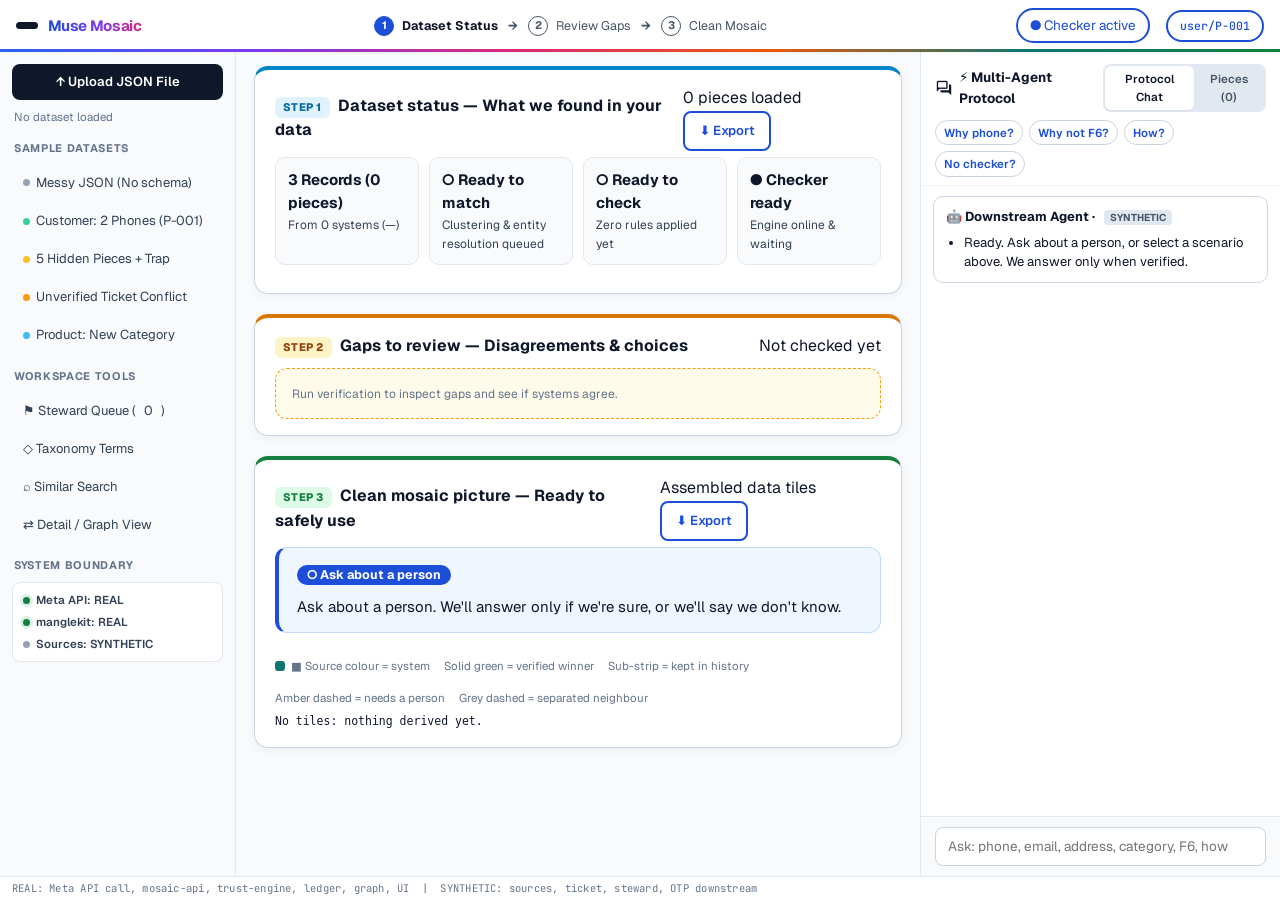
==== web/index.html @ c0cb5ff6 "Fix app-shell grid nesting + UX 2.4 canonical 5-zone polish - Root cause of the broken layout: a str" ====
<!doctype html>
<html lang="en">
  <head>
    <meta charset="utf-8" />
    <meta name="viewport" content="width=device-width, initial-scale=1" />
    <title>Muse Mosaic — Interactive Multi-Agent Protocol &amp; Live Trusted Picture</title>
    <link rel="preconnect" href="https://fonts.googleapis.com" />
    <link rel="preconnect" href="https://fonts.gstatic.com" crossorigin />
    <link href="https://fonts.googleapis.com/css2?family=Geist:wght@300;400;500;600;700&family=JetBrains+Mono:wght@400;500;600&display=swap" rel="stylesheet" />
    <link href="https://fonts.googleapis.com/css2?family=Material+Symbols+Outlined:wght,FILL@100..700,0..1&display=swap" rel="stylesheet" />
    <style>
      :root {
        color-scheme: light;
        --bg: #F1F5F9;
        --panel: #FFFFFF;
        --line: #E2E8F0;
        --line-strong: #CBD5E1;
        --text: #0F172A;
        --body: #334155;
        --muted: #64748B;
        --accent: #2563EB;
        --warm: #D97706;
        --warm-bg: #FFFBEB;
        --good: #059669;
        --good-bg: #ECFDF5;
        --bad: #DC2626;
        --bad-bg: #FEF2F2;
        --proposed-bg: #EFF6FF;
        --splink: #7C3AED;
        --splink-bg: #F5F3FF;
        --tomb: #64748B;
        --tomb-bg: #F8FAFC;
        --src-salesforce: #2563EB;
        --src-sap: #0F766E;
        --src-ciam: #7C3AED;
        --src-pim: #EA580C;
        --src-erp: #475569;
        --src-market: #DB2777;
        --src-ticket: #D97706;
        --shadow-sm: 0 1px 2px 0 rgba(15, 23, 42, 0.04);
        --shadow-md: 0 4px 6px -1px rgba(15, 23, 42, 0.06), 0 2px 4px -2px rgba(15, 23, 42, 0.04);
        --shadow-lg: 0 10px 25px -3px rgba(15, 23, 42, 0.08), 0 4px 10px -4px rgba(15, 23, 42, 0.04);
      }
      * { box-sizing: border-box; }
      [hidden] { display: none !important; }
      body {
        margin: 0;
        min-height: 100vh;
        background: radial-gradient(circle at 50% 0%, #FFFFFF 0%, #F8FAFC 45%, #F1F5F9 100%);
        background-attachment: fixed;
        color: var(--text);
        font-family: 'Geist', ui-sans-serif, system-ui, -apple-system, sans-serif;
        font-size: 13.5px;
        line-height: 1.55;
        -webkit-font-smoothing: antialiased;
        selection-background-color: #E2E8F0;
      }
      .mono, code, pre {
        font-family: 'JetBrains Mono', ui-monospace, SFMono-Regular, monospace;
      }
      .material-symbols-outlined {
        font-variation-settings: 'FILL' 0, 'wght' 400, 'GRAD' 0, 'opsz' 20;
        font-size: 16px;
        line-height: 1;
        vertical-align: middle;
      }
      :focus-visible { outline: 2px solid #2563EB; outline-offset: 2px; }
      header {
        display: flex;
        flex-wrap: wrap;
        align-items: center;
        justify-content: space-between;
        gap: 12px 16px;
        padding: 12px 28px;
        border-bottom: 1px solid rgba(226, 232, 240, 0.85);
        background: rgba(255, 255, 255, 0.88);
        backdrop-filter: blur(12px);
        -webkit-backdrop-filter: blur(12px);
        position: sticky;
        top: 0;
        z-index: 30;
        box-shadow: var(--shadow-sm);
      }
      .brand h1 { margin: 0; font-size: 17px; font-weight: 700; letter-spacing: -0.025em; color: #0F172A; }
      .brand span { color: var(--muted); font-size: 12.5px; font-weight: 400; }
      .scenario-chip {
        display: inline-flex; align-items: center; gap: 6px;
        padding: 6px 13px; border-radius: 999px; font-size: 12px; font-weight: 600;
        border: 1px solid #CBD5E1; background: #FFFFFF; color: #334155;
        min-height: 32px;
        box-shadow: var(--shadow-sm); transition: all 0.16s cubic-bezier(0.16, 1, 0.3, 1); cursor: pointer;
      }
      .scenario-chip:hover { border-color: #94A3B8; color: #0F172A; transform: translateY(-1px); box-shadow: var(--shadow-md); }
      .scenario-chip.active { background: #0F172A !important; color: #FFFFFF !important; border-color: #0F172A !important; box-shadow: 0 2px 8px rgba(15, 23, 42, 0.18); }
      .chip-dot { width: 7px; height: 7px; border-radius: 999px; display: inline-block; flex-shrink: 0; }
      .pill {
        display: inline-flex; align-items: center; gap: 7px;
        padding: 5px 12px; border-radius: 999px;
        border: 1px solid var(--line); background: var(--panel);
        font-size: 12px; font-weight: 500; color: var(--body);
        min-height: 32px;
        box-shadow: var(--shadow-sm);
      }
      .pill.badge-btn { cursor: pointer; font: inherit; font-size: 12px; font-weight: 600; }
      .dot { width: 7px; height: 7px; border-radius: 50%; background: var(--muted); }
      .dot.ok { background: var(--good); box-shadow: 0 0 0 3px rgba(5, 150, 105, 0.15); }
      .dot.down { background: var(--bad); box-shadow: 0 0 0 3px rgba(220, 38, 38, 0.15); }
      .hdr-select {
        font: inherit; font-size: 12.5px; font-weight: 500; color: var(--text);
        background: #F8FAFC; border: 1px solid var(--line-strong);
        border-radius: 8px; padding: 6px 10px;
      }
      .ver-badge { font-family: 'JetBrains Mono', ui-monospace, SFMono-Regular, monospace; font-size: 11.5px; }
      main { padding: 20px 28px 48px; max-width: 1480px; margin: 0 auto; }
      #engine-banner {
        display: none;
        margin-bottom: 16px; padding: 12px 16px;
        border: 1px solid var(--bad); border-radius: 12px;
        background: var(--bad-bg); color: var(--bad); font-weight: 600;
      }
      #loop-strip {
        display: flex; flex-wrap: wrap; align-items: center; gap: 8px 18px;
        margin-bottom: 16px; padding: 12px 16px;
        border: 1px solid var(--line-strong); border-radius: 12px;
        background: var(--panel);
        font-size: 13px;
      }
      #loop-strip .loop-state { font-weight: 700; }
      #loop-strip .loop-state.running { color: var(--good); }
      #loop-strip .loop-state.paused { color: var(--warm); }
      #loop-strip .loop-meta { color: var(--body); }
      #loop-strip .mono { font-size: 12px; }
      #config-summary {
        margin-bottom: 16px; padding: 10px 16px;
        border: 1px solid var(--line); border-radius: 12px;
        background: var(--tomb-bg); color: var(--body); font-size: 13px;
      }
      .gate-arrow {
        grid-column: 1 / -1; text-align: center; font-weight: 700; color: #0F172A;
        background: #FEF9C3; border: 1px dashed #B45309; border-radius: 8px;
        padding: 6px 10px; margin-bottom: 2px;
      }
      .gate-arrow strong { color: #B45309; }
      /* 1280x720 viewport safety: detail panels scroll internally instead of
         growing the page. Friendly view is untouched (it scrolls normally). */
      body.detail #sec-graph .panel-body { max-height: 42vh; overflow: auto; }
      body.detail #graph-canvas { height: 220px; }
      body.detail .panel.tall .panel-body { max-height: 38vh; overflow: auto; }
      body.detail .panel.tall { min-height: 0; }
      #graph-canvas line { transition: stroke 0.25s ease, stroke-width 0.25s ease; }
      #graph-canvas line.lit { stroke: #15803D !important; stroke-width: 3.5 !important; stroke-dasharray: none !important; }
      .gold-field.f-hit { outline: 3px solid #15803D; outline-offset: 2px; }
      .f-config { border: 2px solid #2563EB; border-radius: 10px; padding: 12px 14px; margin: 12px 0; background: #EFF6FF; }
      .f-config h3 { margin: 0 0 8px 0; color: #1E3A8A; }
      .f-config .cfg-row { margin: 6px 0; font-size: 14px; color: #0F172A; }
      .f-config .cfg-row .tag { font-size: 11px; background: #DBEAFE; border-radius: 4px; padding: 1px 6px; margin-left: 6px; }
      .f-config-summary { border: 1px solid #15803D; border-radius: 8px; padding: 8px 12px; margin: 12px 0; background: #F0FDF4; color: #14532D; font-weight: 600; }
      .checklist { list-style: none; margin: 8px 0 0 0; padding: 0; }
      .checklist li { margin: 3px 0; font-size: 13px; }
      .checklist .ok { color: #15803D; font-weight: 700; }
      .checklist .bad { color: #B91C1C; font-weight: 700; }
      .checklist .na { color: #64748B; font-weight: 700; }
      .controls {
        display: flex; flex-wrap: wrap; gap: 10px; align-items: center;
        margin-bottom: 16px; padding: 12px 16px;
        border: 1px solid var(--line); border-radius: 12px;
        background: var(--panel);
      }
      select, button, input {
        font: inherit; color: var(--text);
        background: var(--panel); border: 1px solid var(--line-strong);
        border-radius: 8px; padding: 8px 12px;
      }
      button { cursor: pointer; min-height: 44px; }
      button.primary { background: #1D4ED8; border-color: #1D4ED8; color: #fff; font-weight: 600; }
      button:disabled { opacity: 0.5; cursor: wait; }
      #pause-btn { border-color: #0F172A; font-weight: 600; }
      .check { display: inline-flex; gap: 7px; align-items: center; font-size: 13px; color: var(--body); }
      .grid { display: grid; grid-template-columns: minmax(0, 1fr) minmax(0, 1fr); gap: 16px; }
      .panel {
        border: 1px solid var(--line); border-radius: 12px;
        background: var(--panel);
        overflow: hidden; min-height: 0;
      }
      .panel.tall { min-height: 480px; }
      .panel-head {
        padding: 12px 16px; border-bottom: 1px solid var(--line);
        display: flex; align-items: center; justify-content: space-between; gap: 10px;
      }
      .panel-head h2 { margin: 0; font-size: 16px; font-weight: 700; }
      .panel-head .tag {
        font-size: 11px; color: var(--muted);
        border: 1px solid var(--line); border-radius: 999px; padding: 3px 8px;
        white-space: nowrap;
      }
      .panel-body { padding: 12px 16px; display: grid; gap: 12px; align-content: start; }
      .card {
        border: 1px solid var(--line); border-radius: 12px;
        padding: 12px 14px; background: var(--panel);
        font-size: 13px; line-height: 1.5;
      }
      .card h3 { margin: 0 0 6px; font-size: 13px; }
      .card .meta, .muted { color: var(--muted); font-size: 12px; }
      .mono { font-family: ui-monospace, SFMono-Regular, Menlo, Consolas, monospace; font-size: 11.5px; overflow-wrap: anywhere; }
      .badge {
        display: inline-block; padding: 2px 8px; border-radius: 999px;
        font-size: 11px; border: 1px solid var(--line-strong); margin-right: 6px;
        color: var(--body);
      }
      .badge.high, .badge.published { color: var(--good); border-color: var(--good); }
      .badge.medium { color: var(--warm); border-color: var(--warm); }
      .badge.low, .badge.escalated, .badge.abstain, .badge.denied { color: var(--bad); border-color: var(--bad); }
      .badge.proposed { color: var(--accent); border-color: var(--accent); }
      .badge.candidate { color: var(--splink); border-color: var(--splink); }
      #feed-list { list-style: none; margin: 0; padding: 0; display: grid; gap: 6px; max-height: 220px; overflow: auto; }
      #feed-list li { font-size: 12.5px; color: var(--body); border-bottom: 1px dashed var(--line); padding-bottom: 6px; }
      #feed-list li:last-child { border-bottom: none; }
      #feed-list .ts { font-family: ui-monospace, SFMono-Regular, Menlo, Consolas, monospace; color: var(--muted); margin-right: 8px; }
      .mosaic {
        display: grid;
        grid-template-columns: repeat(auto-fill, minmax(180px, 1fr));
        gap: 10px;
        align-items: stretch;
      }
      .mosaic-hop-ribbon {
        grid-column: 1 / -1;
        display: flex; flex-wrap: wrap; align-items: center; gap: 6px;
        padding: 8px 12px; border-radius: 10px;
        background: #F0FDF4; border: 1px solid #86EFAC;
        font-size: 12px; color: #14532D; font-weight: 600;
      }
      .mosaic-hop-node {
        display: inline-flex; align-items: center; gap: 4px;
        padding: 2px 8px; border-radius: 6px;
        background: #fff; border: 1px solid #15803D; color: #0F172A;
        font-family: ui-monospace, SFMono-Regular, Menlo, Consolas, monospace; font-size: 11px;
      }
      .mosaic-hop-edge { color: #15803D; font-size: 11px; font-weight: 700; }
      .tile {
        display: flex; flex-direction: column; justify-content: space-between;
        min-height: 96px; padding: 10px 12px;
        border-radius: 10px; border: 1.5px solid #CBD5E1;
        background: #fff; color: #0F172A;
        text-align: left; cursor: pointer;
        box-shadow: 0 1px 3px rgba(15, 23, 42, 0.08);
        transition: transform 0.12s ease, box-shadow 0.12s ease;
      }
      .tile:hover { transform: translateY(-1px); box-shadow: 0 4px 12px rgba(15, 23, 42, 0.12); }
      .tile.gold {
        border: 2px solid #15803D;
        background: linear-gradient(180deg, #F0FDF4 0%, #FFFFFF 65%);
        color: #0F172A;
      }
      .tile.user {
        border: 2px solid #0284C7;
        background: linear-gradient(180deg, #F0F9FF 0%, #FFFFFF 65%);
        color: #0F172A;
      }
      .tile.agent {
        border: 1.5px dashed #7C3AED;
        background: #F5F3FF; color: #0F172A;
      }
      .tile.rule, .tile.escalated {
        border: 2px dashed #B45309;
        background: #FFFBEB; color: #0F172A;
      }
      .tile.raw-tile {
        border: 1.5px dashed #94A3B8;
        background: #F8FAFC; color: #0F172A;
      }
      .tile.trap {
        border: 2px dashed #64748B !important;
        background: #F1F5F9 !important;
        color: #475569 !important;
      }
      .tile.wide { grid-column: span 2; }
      .tile > span { display: block; }
      .tile .t-top {
        display: flex; align-items: center; justify-content: space-between; gap: 6px;
        font-size: 11px; font-weight: 700; color: #475569; text-transform: uppercase; letter-spacing: 0.03em;
      }
      .tile .t-rule {
        display: inline-block; padding: 1px 6px; border-radius: 999px;
        font-size: 10.5px; font-weight: 700;
        background: #DCFCE7; color: #15803D; border: 1px solid #86EFAC;
      }
      .tile.escalated .t-rule, .tile.rule .t-rule {
        background: #FEF3C7; color: #92400E; border-color: #FCD34D;
      }
      .tile.raw-tile .t-rule {
        background: #E2E8F0; color: #334155; border-color: #CBD5E1;
      }
      .tile.trap .t-rule {
        background: #E2E8F0; color: #64748B; border-color: #CBD5E1;
      }
      .tile .t-val {
        margin: 6px 0 4px; font-size: 14px; font-weight: 800; color: #0F172A;
        overflow-wrap: anywhere;
      }
      .tile .t-src {
        display: flex; align-items: center; gap: 5px;
        font-size: 11px; color: #334155; font-weight: 600;
      }
      .tile .t-losers {
        margin-top: 6px; padding-top: 5px; border-top: 1px dashed #CBD5E1;
        font-size: 11px; color: #64748B;
      }
      .f-dataset-card, .f-gaps-card, .f-mosaic-card {
        margin-bottom: 6px; padding: 16px 20px;
        border: 1px solid #CBD5E1; border-radius: 14px; background: var(--panel);
        box-shadow: 0 2px 10px rgba(15, 23, 42, 0.05);
      }
      .f-dataset-card { border-top: 4px solid #0284C7; }
      .f-gaps-card { border-top: 4px solid #D97706; }
      .f-gaps-card.all-clean { border-top-color: #16A34A; }
      .f-mosaic-card { border-top: 4px solid #15803D; }
      .f-step-badge {
        display: inline-flex; align-items: center; justify-content: center;
        padding: 2px 8px; border-radius: 6px; font-size: 11px; font-weight: 800;
        letter-spacing: 0.04em; text-transform: uppercase; margin-right: 8px;
        background: #E0F2FE; color: #0369A1;
      }
      .f-gaps-card .f-step-badge { background: #FEF3C7; color: #92400E; }
      .f-gaps-card.all-clean .f-step-badge { background: #DCFCE7; color: #15803D; }
      .f-mosaic-card .f-step-badge { background: #DCFCE7; color: #15803D; }
      .f-side-box {
        border: 1px solid #CBD5E1; border-radius: 14px; background: #F8FAFC;
        padding: 14px 16px; margin-bottom: 14px;
      }
      .f-side-head {
        display: flex; align-items: center; justify-content: space-between; gap: 8px;
        margin-bottom: 6px; font-size: 14px; font-weight: 700; color: #0F172A;
      }
      .f-side-sub { font-size: 12.5px; color: #475569; margin-bottom: 10px; }
      .f-ds-head, .f-mosaic-head {
        display: flex; align-items: center; justify-content: space-between; gap: 8px;
        margin-bottom: 6px; font-size: 16px; color: #0F172A;
      }
      .f-ds-metrics {
        display: grid; grid-template-columns: repeat(auto-fit, minmax(130px, 1fr)); gap: 10px; margin-bottom: 12px;
      }
      .f-ds-metric {
        padding: 10px 12px; border-radius: 10px; background: #F8FAFC; border: 1px solid #E2E8F0;
        font-size: 12px; color: #334155;
      }
      .f-ds-metric b { display: block; font-size: 15px; color: #0F172A; margin-bottom: 2px; }
      .f-gap-item {
        padding: 14px 16px; border-radius: 12px; margin-top: 10px;
        border: 1.5px dashed #F59E0B; background: #FFFBEB; font-size: 13.5px; color: #0F172A;
      }
      .f-gap-item.resolved, .f-gap-item.ok {
        border: 1px solid #86EFAC; background: #F0FDF4;
      }
      .f-gap-item.stop {
        border: 1.5px solid #FCA5A5; background: #FEF2F2; color: #7F1D1D;
      }
      .f-gap-item .gap-title, .f-gap-item .f-gap-title {
        display: flex; align-items: center; justify-content: space-between;
        font-weight: 700; margin-bottom: 6px; font-size: 14px;
      }
      .f-clean-acc {
        margin-top: 14px; border: 1px solid #CBD5E1; border-radius: 12px;
        padding: 10px 14px; background: #F8FAFC;
      }
      .f-clean-acc summary {
        font-size: 13.5px; font-weight: 700; color: #15803D; cursor: pointer;
        outline: none; user-select: none;
      }
      .f-clean-list {
        margin-top: 10px; display: grid; gap: 8px;
      }
      .f-clean-row {
        display: flex; align-items: center; justify-content: space-between; gap: 10px;
        padding: 8px 12px; border-radius: 8px; background: #fff;
        border: 1px solid #E2E8F0; font-size: 13px; color: #0F172A;
      }
      .f-clean-badge {
        display: inline-block; padding: 1px 6px; border-radius: 999px;
        font-size: 11px; font-weight: 700; background: #DCFCE7; color: #15803D;
      }
      .f-error-card {
        padding: 14px 16px; border-radius: 12px; margin-top: 10px;
        border: 1.5px dashed #F59E0B; background: #FFFBEB; font-size: 13.5px; color: #0F172A;
      }
      .f-error-card.trap-card {
        border: 1.5px dashed #64748B; background: #F8FAFC;
      }
      .f-error-card-head {
        display: flex; align-items: flex-start; justify-content: space-between; gap: 10px;
        margin-bottom: 8px; flex-wrap: wrap;
      }
      .f-error-record-title {
        display: flex; flex-direction: column; gap: 3px;
      }
      .f-error-badge {
        display: inline-block; padding: 2px 8px; border-radius: 999px;
        font-size: 11px; font-weight: 700; background: #FEF3C7; color: #B45309; border: 1px solid #FDE68A;
        width: fit-content;
      }
      .f-trap-badge {
        display: inline-block; padding: 2px 8px; border-radius: 999px;
        font-size: 11px; font-weight: 700; background: #F1F5F9; color: #475569; border: 1px solid #CBD5E1;
        width: fit-content;
      }
      .f-trap-desc {
        font-size: 13px; color: #334155; margin: 6px 0 10px; line-height: 1.5;
      }
      .f-gap-compare {
        display: grid; grid-template-columns: repeat(auto-fit, minmax(180px, 1fr));
        gap: 8px; margin: 8px 0;
      }
      .f-gap-cand {
        padding: 8px 10px; border-radius: 8px; background: #fff; border: 1px solid #E2E8F0;
        font-size: 12.5px;
      }
      .f-gap-cand b { display: block; font-size: 14px; color: #0F172A; margin-top: 2px; }
      .f-use-record { margin-top: 10px; padding-top: 8px; border-top: 1px dashed #CBD5E1; font-size: 13px; }
      .f-use-label { font-weight: 800; color: #0F172A; margin-right: 4px; }
      .f-use-record button { margin: 2px 4px 2px 0; }
      .f-use-record button[disabled] { opacity: 0.75; cursor: not-allowed; }
      .legend { display: flex; flex-wrap: wrap; gap: 14px; font-size: 11.5px; color: var(--muted); }
      .legend span { display: inline-flex; align-items: center; gap: 6px; }
      .swatch { width: 10px; height: 10px; border-radius: 3px; display: inline-block; }
      .exception-card {
        border: 1px dashed var(--warm); border-radius: 12px;
        background: var(--warm-bg); padding: 12px 14px; font-size: 13px;
        display: grid; gap: 8px;
      }
      .steward-actions { display: flex; gap: 8px; margin-top: 8px; flex-wrap: wrap; }
      #steward-drawer {
        position: fixed; top: 0; right: 0; bottom: 0; width: min(520px, 94vw);
        background: var(--panel); border-left: 1px solid var(--line-strong);
        box-shadow: -8px 0 24px rgba(15,23,42,0.12);
        z-index: 70; display: none; flex-direction: column;
      }
      #steward-drawer.open { display: flex; }
      #steward-drawer .drawer-head {
        display: flex; align-items: center; justify-content: space-between;
        padding: 14px 18px; border-bottom: 1px solid var(--line);
      }
      #steward-drawer .drawer-head h2 { margin: 0; font-size: 16px; }
      #steward-drawer-list { padding: 14px 18px; overflow: auto; display: grid; gap: 12px; align-content: start; }
      #taxonomy-drawer, #similar-drawer {
        position: fixed; top: 0; right: 0; bottom: 0; width: min(520px, 94vw);
        background: var(--panel); border-left: 1px solid var(--line-strong);
        box-shadow: -8px 0 24px rgba(15,23,42,0.12);
        z-index: 70; display: none; flex-direction: column;
      }
      #taxonomy-drawer.open, #similar-drawer.open { display: flex; }
      #taxonomy-drawer .drawer-head, #similar-drawer .drawer-head {
        display: flex; align-items: center; justify-content: space-between;
        padding: 14px 18px; border-bottom: 1px solid var(--line);
      }
      #taxonomy-drawer .drawer-head h2, #similar-drawer .drawer-head h2 { margin: 0; font-size: 16px; }
      #taxonomy-drawer-body, #similar-drawer-body { padding: 14px 18px; overflow: auto; display: grid; gap: 12px; align-content: start; }
      /* v2.3 protocol chat */
      #app-side.drag-over { background: #EFF6FF; outline: 2px dashed #1D4ED8; outline-offset: -2px; }
      #f-chat-stream { display: grid; gap: 10px; }
      .chat-bubble { border-radius: 10px; padding: 10px 12px; font-size: 13px; line-height: 1.5; }
      .chat-bubble .chat-head { font-weight: 700; margin-bottom: 4px; }
      .chat-bubble .chat-badge { font-size: 10px; font-weight: 700; border-radius: 4px; padding: 1px 6px; margin-left: 6px; white-space: nowrap; }
      .chat-bubble ul { margin: 6px 0 0 18px; padding: 0; }
      .chat-bubble .chat-actions { margin-top: 8px; display: flex; gap: 8px; flex-wrap: wrap; }
      .chat-downstream { border: 1px solid #CBD5E1; background: #fff; }
      .chat-downstream .chat-badge { background: #E2E8F0; color: #475569; }
      .chat-proposer { border: 1px dashed #2563EB; background: #EFF6FF; }
      .chat-proposer .chat-badge { background: #DBEAFE; color: #1D4ED8; }
      .chat-engine { border: 1px solid #15803D; background: #F0FDF4; }
      .chat-engine.escalated { border-color: #B45309; border-style: dashed; background: #FFFBEB; }
      .chat-engine.failed { border-color: #B91C1C; background: #FEF2F2; }
      .chat-engine .chat-badge { background: #DCFCE7; color: #15803D; }
      .chat-steward { border: 1px dashed #B45309; background: #FFFBEB; }
      .chat-steward .chat-badge { background: #FEF3C7; color: #92400E; }
      .f-chat-input { display: flex; gap: 8px; flex-wrap: wrap; align-items: center; margin-top: 8px; }
      .f-chat-input button { font-size: 12px; padding: 4px 10px; }
      .f-chat-input input { flex: 1 1 220px; min-height: 34px; }
      .f-simulation { border: 2px solid #B91C1C; background: #FEF2F2; border-radius: 10px; padding: 10px 12px; margin-top: 12px; }
      .f-simulation h3 { margin: 0 0 6px 0; color: #991B1B; font-size: 14px; }
      .cert-grid { display: grid; grid-template-columns: repeat(4, 1fr); gap: 8px; margin-bottom: 10px; }
      .cert-col { border: 1px solid #CBD5E1; border-radius: 8px; padding: 8px; font-size: 12px; background: #fff; }
      .cert-col h4 { margin: 0 0 4px 0; font-size: 11px; color: #475569; }
      .cert-win { border-color: #15803D; background: #F0FDF4; }
      .cert-lose { border-color: #94A3B8; background: #F1F5F9; }
      .tile.trap { border: 2px dashed #64748B !important; background: #F1F5F9 !important; }
      .tile.trap::after { content: "Not linked"; display: block; font-size: 10px; color: #64748B; }
      #graph-canvas g[data-node].trap-node circle { fill: #94A3B8 !important; stroke-dasharray: 4 3; }
      #drawer-scrim {
        position: fixed; inset: 0; background: rgba(15,23,42,0.35);
        z-index: 60; display: none;
      }
      #drawer-scrim.open { display: block; }
      dialog { background: var(--panel); color: var(--text); border: 1px solid var(--line-strong); border-radius: 12px; max-width: 640px; width: 90vw; }
      dialog::backdrop { background: rgba(15,23,42,0.4); }
      #downstream-log { font-size: 12px; color: var(--body); }
      #realtime-bar {
        position: sticky; bottom: 0; z-index: 5;
        margin-top: 22px; padding: 10px 14px; border-top: 1px solid var(--line);
        background: var(--panel);
        color: var(--muted); font-size: 11.5px; line-height: 1.6;
      }
      /* ---- Colorful theme (original dashboard-v2-light language) ---- */
      header { position: sticky; }
      header::after {
        content: ""; position: absolute; left: 0; right: 0; bottom: -1px; height: 3px;
        background: linear-gradient(90deg, #2563EB, #7C3AED, #DB2777, #EA580C, #0F766E, #15803D);
      }
      .brand h1 {
        background: linear-gradient(90deg, #1D4ED8, #7C3AED 55%, #DB2777);
        -webkit-background-clip: text; background-clip: text; color: transparent;
      }
      #policy-badge { background: #FFFBEB; border-color: #F59E0B; color: #92400E; }
      #taxonomy-badge { background: #EFF6FF; border-color: #93C5FD; color: #1E40AF; }
      /* per-section accent bars */
      .panel.accent-blue { border-top: 3px solid #2563EB; }
      .panel.accent-green { border-top: 3px solid #0F766E; }
      .panel.accent-emerald { border-top: 3px solid #15803D; }
      .panel.accent-amber { border-top: 3px solid #D97706; }
      .panel.accent-plum { border-top: 3px solid #7C3AED; }
      .panel.accent-indigo { border-top: 3px solid #4F46E5; }
      .panel.accent-rose { border-top: 3px solid #DB2777; }
      .panel.accent-cyan { border-top: 3px solid #0891B2; }
      /* status-tinted cards */
      .card.ok { border-color: #16A34A; border-left-width: 5px; background: linear-gradient(180deg, #F0FDF4, #FFFFFF 70%); }
      .card.warn { border-color: #D97706; border-left-width: 5px; background: linear-gradient(180deg, #FFFBEB, #FFFFFF 70%); }
      .card.info { border-color: #2563EB; border-left-width: 5px; background: linear-gradient(180deg, #EFF6FF, #FFFFFF 70%); }
      .card.plum { border-color: #7C3AED; border-left-width: 5px; background: linear-gradient(180deg, #F5F3FF, #FFFFFF 70%); }
      .card.stop { border-color: #B91C1C; border-left-width: 5px; background: linear-gradient(180deg, #FEF2F2, #FFFFFF 70%); }
      /* golden field cards */
      .gold-grid { display: grid; grid-template-columns: repeat(auto-fit, minmax(180px, 1fr)); gap: 10px; }
      .gold-field { background: #EFF4FF; border: 1px solid #BFDBFE; border-radius: 10px; padding: 10px 12px; }
      .gold-field .fld { font-size: 10.5px; letter-spacing: 0.05em; color: #475569; font-weight: 700; }
      .gold-field .val { font-size: 13px; font-weight: 600; color: #0F172A; overflow-wrap: anywhere; }
      .gold-field .prov { font-size: 11.5px; color: #0F766E; }
      /* steward buttons */
      .btn-approve { background: #1D4ED8 !important; border-color: #1D4ED8 !important; color: #fff !important; font-weight: 600; }
      .btn-how { background: #fff !important; border: 2px solid #1D4ED8 !important; color: #1D4ED8 !important; font-weight: 600; border-radius: 8px; padding: 8px 14px; font-size: 13px; cursor: pointer; }
      .btn-how:hover { background: #EFF6FF !important; }
      .btn-split { border: 2px solid #0F172A !important; color: #0F172A !important; background: #fff !important; }
      #friendly button:not(.tile):not(.primary):not(.btn-how):not(.btn-approve):not(.btn-reject):not(.btn-accept):not(.btn-split):not(#f-loop-more-btn):not(#f-step3-otp-btn):not(#f-export-clean-btn) { background: #fff; border: 2px solid #1D4ED8; color: #1D4ED8; }
      header .f-only { background: #fff; border: 2px solid #1D4ED8; color: #1D4ED8; }
      .btn-reject { border-color: var(--bad) !important; color: var(--bad) !important; background: #fff !important; font-weight: 600; }
      .btn-accept { border-color: var(--good) !important; color: var(--good) !important; background: #F0FDF4 !important; font-weight: 600; }
      /* loop strip mood */
      #loop-strip:has(.running) { background: #F0FDF4; border-color: #86EFAC; }
      #loop-strip:has(.paused) { background: #FFFBEB; border-color: #FCD34D; }
      /* upload dropzone */
      .panel.drop .controls { border: 2px dashed #818CF8 !important; background: #EEF2FF !important; }
      /* graph canvas */
      #graph-canvas {
        background-color: #FBFDFF; border: 1px solid var(--line); border-radius: 8px;
        background-image: radial-gradient(#D7E3F4 1px, transparent 1px);
        background-size: 18px 18px;
      }
      #downstream-pill { background: #F5F3FF; border-color: #C4B5FD; color: #5B21B6; font-weight: 600; }
      /* ---- Friendly View (v2.2 default, §9A palette) ---- */
      body.friendly .detail-only { display: none !important; }
      body.detail .f-only { display: none !important; }
      #detail-view[hidden] { display: none; }
      body.detail #friendly { display: none !important; }
      .f-stakes {
        font-size: 14px; color: #334155; margin: 0 2px 10px;
        padding: 10px 14px; border: 1px solid #CBD5E1; border-radius: 12px;
        background: var(--panel);
      }
      .f-plan {
        margin: 0 0 12px; padding: 10px 14px;
        border: 1px solid #CBD5E1; border-radius: 12px; background: var(--panel);
        font-size: 14px; color: #0F172A;
      }
      .f-plan summary { font-weight: 700; font-size: 15px; cursor: pointer; }
      .f-plan .f-plan-line { margin: 6px 0; }
      .f-plan-foot { font-size: 13px; color: #334155; margin-top: 8px; }
      .f-conflict {
        display: inline-block; margin-left: 6px; padding: 1px 8px; border-radius: 999px;
        border: 1px solid #F59E0B; color: #92400E; background: #FEF3C7;
        font-size: 11px; font-weight: 700;
      }
      .f-src-dot {
        display: inline-block; width: 10px; height: 10px; border-radius: 50%;
        margin-right: 6px; vertical-align: baseline;
      }
      .f-steps {
        display: flex; align-items: center; gap: 10px; flex-wrap: wrap;
        margin: 0 0 16px; padding: 12px 18px;
        border: 1px solid #CBD5E1; border-radius: 12px; background: var(--panel);
        font-size: 14px; color: #475569;
      }
      .f-steps .step { display: inline-flex; align-items: center; gap: 8px; color: #475569; cursor: pointer; }
      .f-steps .step .n {
        display: inline-flex; align-items: center; justify-content: center;
        width: 24px; height: 24px; border-radius: 50%;
        border: 1px solid #475569; font-size: 12px; font-weight: 700; color: #475569;
      }
      .f-steps .step.done { color: #15803D; font-weight: 600; }
      .f-steps .step.done .n { background: #15803D; border-color: #15803D; color: #fff; }
      .f-steps .step.now { color: #0F172A; font-weight: 700; }
      .f-steps .step.now .n { background: #1D4ED8; border-color: #1D4ED8; color: #fff; }
      .f-steps .arrow { color: #475569; font-weight: 700; }
      .f-cols { display: grid; grid-template-columns: minmax(0, 7fr) minmax(0, 5fr); gap: 20px; margin-bottom: 16px; align-items: start; }
      .f-col-h { font-size: 13px; font-weight: 700; color: #475569; margin: 2px 2px 8px; text-transform: none; }
      .f-piece {
        border: 1px solid #CBD5E1; border-radius: 10px; background: var(--panel);
        padding: 10px 14px; margin-bottom: 8px; font-size: 13.5px; color: #0F172A;
      }
      .f-piece .src { font-weight: 700; color: #0F172A; display: block; margin-bottom: 4px; }
      .f-answer {
        border-radius: 12px; padding: 14px 18px; background: var(--panel);
        border: 1px solid #CBD5E1; margin-bottom: 14px;
      }
      .f-answer h2 { margin: 0 0 8px; font-size: 19px; font-weight: 800; line-height: 1.3; color: #0F172A; }
      .f-state-pill {
        display: inline-block; padding: 2px 10px; border-radius: 999px;
        color: #fff; font-size: 12.5px; font-weight: 700; margin-right: 8px; vertical-align: middle;
      }
      .f-answer.ok .f-state-pill { background: #15803D; }
      .f-answer.need .f-state-pill { background: #B45309; }
      .f-answer.stop .f-state-pill { background: #B91C1C; }
      .f-answer.idle .f-state-pill { background: #1D4ED8; }
      .f-answer .f-body { font-size: 15px; line-height: 1.55; color: #0F172A; }
      .f-answer.ok { border: 1px solid #86EFAC; border-left: 4px solid #15803D; background: #F0FDF4; }
      .f-answer.ok h2 { color: #14532D; }
      .f-answer.need { border: 1px solid #F59E0B; border-left: 4px solid #B45309; background: #FFFBEB; }
      .f-answer.need h2 { color: #78350F; }
      .f-answer.stop { border: 1px solid #FCA5A5; border-left: 4px solid #B91C1C; background: #FEF2F2; }
      .f-answer.stop h2 { color: #7F1D1D; }
      .f-answer.idle { border: 1px solid #BFDBFE; border-left: 4px solid #1D4ED8; background: #EFF6FF; }
      .f-answer.idle h2 { color: #1E3A8A; }
      .f-field { margin: 8px 0; color: #0F172A; display: flex; flex-wrap: wrap; align-items: center; justify-content: space-between; gap: 8px; padding: 6px 0; border-bottom: 1px dashed rgba(15, 23, 42, 0.08); }
      .f-field:last-of-type { border-bottom: none; }
      .f-field .f-val-plain { font-size: 14.5px; flex: 1 1 260px; }
      .f-field .f-val { font-size: 15px; }
      .f-field .f-why { font-size: 13.5px; color: #334155; }
      .f-field button, .f-answer .f-act { margin-top: 2px; }
      .f-proof {
        display: flex; flex-wrap: wrap; align-items: center; gap: 8px 14px;
        margin-bottom: 10px; padding: 10px 14px;
        border: 1px solid #CBD5E1; border-radius: 10px; background: #fff;
        font-size: 13px; color: #0F172A;
      }
      .f-proof .f-muse { color: #1D4ED8; font-weight: 700; }
      .f-proof .f-eng { color: #0F766E; font-weight: 700; }
      .f-loop {
        margin-bottom: 10px; padding: 10px 14px;
        border: 1px solid #BFDBFE; border-radius: 10px; background: #EFF4FF;
        font-size: 13px; color: #0F172A;
      }
      .f-loop b { color: #B45309; }
      .f-loop button { min-height: 0; padding: 4px 10px; font-size: 12.5px; }
      #f-loop-more { margin: 8px 0 0; padding-left: 18px; color: #334155; font-size: 12.5px; }
      .f-status-ready { border-color: #15803D; color: #15803D; }
      .f-status-working { border-color: #1D4ED8; color: #1D4ED8; }
      .f-status-need { border-color: #B45309; color: #B45309; font-weight: 700; }
      .f-status-down { border-color: #B91C1C; color: #B91C1C; font-weight: 700; }
      .f-steward-q { font-size: 15px; font-weight: 700; margin: 8px 0; color: #0F172A; }
      .f-steward-meta { font-size: 12.5px; color: #475569; margin: 6px 0; }
      #f-back-top { margin-bottom: 16px; }
      mark.f-hit { background: #FEF3C7; color: #0F172A; padding: 0 2px; }
      button:focus-visible, a:focus-visible, input:focus-visible, select:focus-visible, [tabindex]:focus-visible { outline: 2px solid #1D4ED8; outline-offset: 2px; }
      #f-status-pill { font: inherit; cursor: pointer; }
      #app-header button, #app-side button, #app-dock button, .btn-how, .tile,
      #friendly .steward-actions button { min-height: 0; }
      #realtime-bar { display: none; }
      body.detail #app-side, body.detail #app-dock { display: none; }
      #friendly { display: flex; flex-direction: column; gap: 14px; }
      #app-main { margin: 0; max-width: none; padding: 16px; }
      .friendly #hdr-entity-wrap { display: none !important; }
      /* ==== App shell: frozen header + sidebar + center + dock + trust bar ==== */
      html, body { height: 100vh; overflow: hidden; margin: 0; background: #F8FAFC; }
      body { display: flex; flex-direction: column; }
      #app-header {
        height: 52px; flex: 0 0 52px;
        display: flex; align-items: center; gap: 16px;
        padding: 0 16px; position: sticky; top: 0; z-index: 50;
        background: rgba(255,255,255,0.92); backdrop-filter: blur(8px);
        border-bottom: 1px solid #E2E8F0;
      }
      #app-header .brand h1 { font-size: 15px; }
      #app-header .brand span { display: none; }
      #app-header .f-steps {
        margin: 0; padding: 0; border: none; background: transparent;
        font-size: 12.5px; flex: 1 1 auto; justify-content: center;
      }
      #app-header .f-steps .step .n { width: 20px; height: 20px; font-size: 11px; }
      #app-header .hdr-actions { margin-left: 0; }
      /* Main 3-column shell between 52px header and 24px footer */
      .app-shell-body, #friendly-view {
        display: grid !important;
        grid-template-columns: 236px minmax(0, 1fr) 360px !important;
        height: calc(100vh - 76px) !important;
        width: 100vw;
        overflow: hidden;
        align-items: stretch;
      }
      body.detail #app-shell { grid-template-columns: minmax(0, 1fr) !important; }
      #app-side {
        width: 236px; overflow-y: auto;
        background: #F8FAFC; border-right: 1px solid #E2E8F0;
        padding: 12px; display: flex; flex-direction: column; gap: 14px;
        height: 100%; box-sizing: border-box;
      }
      .side-boundary {
        display: grid; gap: 4px; padding: 8px 10px; border-radius: 8px;
        background: #fff; border: 1px solid #E2E8F0;
        font-size: 11.5px; color: #334155; font-weight: 600;
      }
      .side-boundary .dot { width: 7px; height: 7px; border-radius: 50%; display: inline-block; margin-right: 6px; background: #94A3B8; }
      .side-boundary .dot.ok { background: #15803D; }
      .side-sec { display: flex; flex-direction: column; gap: 8px; }
      .side-h {
        font-size: 11px; font-weight: 700; text-transform: uppercase;
        letter-spacing: 0.06em; color: #64748B; padding: 0 2px;
      }
      .side-upload {
        background: #0F172A; color: #FFFFFF; border: none; border-radius: 8px;
        height: 36px; font-weight: 600; font-size: 13px; cursor: pointer; width: 100%;
      }
      .side-upload.loaded { background: #15803D; }
      .side-loaded { font-size: 11.5px; padding: 0 2px; overflow: hidden; text-overflow: ellipsis; white-space: nowrap; }
      #f-intake-samples { display: flex; flex-direction: column; gap: 2px; }
      #f-intake-samples .scenario-chip {
        justify-content: flex-start; width: 100%;
        padding: 7px 10px; border-radius: 6px; font-size: 13px; font-weight: 400;
        border: 1px solid transparent; background: transparent; color: #334155;
        box-shadow: none; text-align: left; cursor: pointer;
      }
      #f-intake-samples .scenario-chip:hover { background: #E2E8F0; border-color: transparent; color: #0F172A; }
      #f-intake-samples .scenario-chip.active {
        background: #FFFFFF; color: #0F172A; font-weight: 600;
        box-shadow: 0 1px 2px rgba(0,0,0,0.06); border-color: #E2E8F0;
      }
      .side-tools { display: flex; flex-direction: column; gap: 2px; }
      .side-item {
        display: flex; align-items: center; gap: 8px; width: 100%;
        padding: 7px 10px; border-radius: 6px; font-size: 13px; font-weight: 400;
        border: 1px solid transparent; background: transparent; color: #334155;
        cursor: pointer; text-align: left; font-family: inherit;
      }
      .side-item:hover { background: #E2E8F0; color: #0F172A; }
      #app-side .f-plan { font-size: 12px; }
      #app-main {
        height: 100%; overflow-y: auto; padding: 14px 18px; box-sizing: border-box;
        display: flex; flex-direction: column; gap: 12px; min-width: 0;
      }
      #app-dock {
        width: 360px; height: 100%;
        border-left: 1px solid #E2E8F0; background: #FFFFFF;
        display: flex; flex-direction: column; overflow: hidden; box-sizing: border-box;
        min-height: 0; min-width: 0;
      }
      .dock-head { flex: 0 0 auto; padding: 10px 12px 8px; border-bottom: 1px solid #E2E8F0; display: flex; flex-direction: column; gap: 8px; }
      .right-agent-dock .chat-header-area { flex-shrink: 0; padding: 12px 14px 8px; border-bottom: 1px solid #F1F5F9; }
      .right-agent-dock .chat-stream-area { flex: 1; overflow-y: auto; padding: 12px 14px; display: flex; flex-direction: column; gap: 10px; min-height: 0; }
      .right-agent-dock .chat-input-area { flex-shrink: 0; padding: 10px 14px; border-top: 1px solid #E2E8F0; background: #F8FAFC; }
      .dock-title-row { display: flex; align-items: center; gap: 6px; font-weight: 700; font-size: 13.5px; color: #0F172A; }
      .dock-title-row .f-tab-group { margin-left: auto; }
      .dock-chips { display: flex; flex-wrap: wrap; gap: 6px; }
      .dock-chips button {
        font-size: 11.5px; font-weight: 600; padding: 3px 8px; border-radius: 999px;
        border: 1px solid #CBD5E1; background: #fff; color: #1D4ED8; cursor: pointer;
      }
      .dock-chips button:hover { border-color: #1D4ED8; }
      #f-dock-scroll { flex: 1 1 auto; min-height: 0; overflow-y: auto; padding: 10px 12px; }
      .dock-foot { flex: 0 0 auto; border-top: 1px solid #E2E8F0; padding: 8px 12px; background: #fff; }
      .dock-foot #f-chat-input-bar { margin: 0; }
      .dock-foot #f-chat-input { width: 100%; }
      #f-chat-stream .chat-bubble [data-chat-act], #f-chat-stream .chat-bubble .btn-how {
        height: 26px; font-size: 11.5px; padding: 0 8px; margin: 2px 4px 2px 0;
        display: inline-flex; align-items: center;
      }
      #trust-bar {
        height: 24px; flex: 0 0 24px; overflow: hidden; white-space: nowrap;
        display: flex; align-items: center; padding: 0 12px;
        font-size: 10.5px; letter-spacing: 0.02em; color: #64748B;
        background: #FFFFFF; border-top: 1px solid #E2E8F0;
        font-family: 'JetBrains Mono', ui-monospace, monospace;
      }
      /* Compact steps so 1-3 fit a 720p viewport */
      #friendly-steps .f-dataset-card, #friendly-steps .f-gaps-card, #friendly-steps .f-mosaic-card { margin-bottom: 10px; }
      #friendly-steps .f-ds-body .f-ds-metrics { gap: 8px; }
      #friendly-steps .f-ds-metric { padding: 8px 10px; }
      #friendly-steps .f-gap-item, #friendly-steps .f-error-card { padding: 10px 12px; margin-top: 8px; }
      #friendly-steps .f-gap-compare { margin: 6px 0; }
      #friendly-steps .f-answer { padding: 10px 14px; margin-bottom: 10px; }
      #friendly-steps .f-answer h2 { font-size: 16px; }
      #friendly-steps .legend { margin-top: 6px; }
      @media (max-width: 960px) { .f-cols { grid-template-columns: 1fr; } }
      @media (max-width: 960px) { .grid { grid-template-columns: 1fr; } }
    </style>
  </head>
  <body class="friendly">
    <header id="app-header">
      <div class="brand">
        <div style="display:flex;align-items:center;gap:10px;">
          <!-- 4 colored mosaic dots in a 2x2 grid (UX 2.4) -->
          <div style="display:grid;grid-template-columns:repeat(2, 6px);gap:2.5px;padding:3.5px;background:#0F172A;border-radius:4px;">
            <span style="width:6px;height:6px;border-radius:1px;background:#34D399;"></span>
            <span style="width:6px;height:6px;border-radius:1px;background:#38BDF8;"></span>
            <span style="width:6px;height:6px;border-radius:1px;background:#FBBF24;"></span>
            <span style="width:6px;height:6px;border-radius:1px;background:#FB7185;"></span>
          </div>
          <h1>Muse Mosaic</h1>
        </div>
        <span>Clean, trustworthy records from scattered data.</span>
      </div>
      <nav class="f-steps f-only" id="f-steps" aria-label="How this page works">
        <span class="step active" id="f-step-1" title="Jump to Step 1: Dataset Status"><span class="n">1</span> <span class="lbl">Dataset Status</span></span>
        <span class="arrow">→</span>
        <span class="step" id="f-step-2" title="Jump to Step 2: Review Gaps"><span class="n">2</span> <span class="lbl">Review Gaps</span></span>
        <span class="arrow">→</span>
        <span class="step" id="f-step-3" title="Jump to Step 3: Clean Mosaic Picture"><span class="n">3</span> <span class="lbl">Clean Mosaic</span></span>
      </nav>
      <div class="hdr-actions" style="margin-left:auto;display:flex;align-items:center;gap:8px;">
        <span class="pill ver-badge detail-only" id="policy-badge" title="Policy version in force">Policy: checking…</span>
        <span class="pill ver-badge detail-only" id="taxonomy-badge" title="Taxonomy version in force">Taxonomy: checking…</span>
        <span class="pill detail-only"><span id="engine-dot" class="dot"></span><span id="engine-status">trust-engine: checking…</span></span>
        <span class="pill detail-only"><span id="api-dot" class="dot"></span><span id="api-status">mosaic-api: checking…</span></span>
        <span class="pill detail-only"><span id="splink-dot" class="dot"></span><span id="splink-status">matching engine: checking…</span></span>
        <button class="pill badge-btn detail-only" id="steward-open" type="button">Steward Queue (<span id="steward-count">0</span>)</button>
        <button class="f-only" id="f-show-detail" type="button" style="display:inline-flex;align-items:center;gap:4px;">
          <span class="material-symbols-outlined" style="font-size:15px">tune</span>
          <span id="view-mode-label">Show how it was decided</span>
        </button>
        <button class="detail-only" id="f-back" type="button">Back to simple view</button>
      </div>
      <!-- Hidden technical holders for test contract & background state -->
      <button class="pill f-only" id="f-status-pill" role="status" type="button" title="Toggle the checker offline/online">● Checker active</button>
      <label class="muted" id="hdr-entity-wrap">Record
        <select id="entity" class="hdr-select" aria-label="Record selector">
          <option value="user/P-001">Nguyen Van An — User P-001</option>
          <option value="product/prod-001">Product — prod-001</option>
          <option value="product/prod-002">Product — prod-002</option>
        </select>
      </label>
      <span class="pill ver-badge f-only" id="entity-active" title="Record currently in view">user/P-001</span>
    </header>

      <div id="app-shell" class="app-shell-body">
        <aside id="app-side" class="left-sidebar" aria-label="Datasets and audit tools">
          <div class="side-sec">
            <button type="button" id="f-intake-upload" class="side-upload" title="Upload a JSON file via POST /upload">↑ Upload JSON File</button>
            <input type="file" id="f-intake-file" accept=".json,application/json" hidden />
            <span class="muted side-loaded" id="f-intake-name" title="Currently loaded dataset">No dataset loaded</span>
          </div>
          <div class="side-sec">
            <div class="side-h">Sample Datasets</div>
            <nav id="f-intake-samples" aria-label="Sample dataset presets">
              <button type="button" data-act="scene0" class="scenario-chip"><span class="chip-dot" style="background:#94A3B8"></span>Messy JSON (No schema)</button>
              <button type="button" data-act="act1" class="scenario-chip"><span class="chip-dot" style="background:#34D399"></span>Customer: 2 Phones (P-001)</button>
              <button type="button" data-act="act2" class="scenario-chip"><span class="chip-dot" style="background:#FBBF24"></span>5 Hidden Pieces + Trap</button>
              <button type="button" data-act="act3" class="scenario-chip"><span class="chip-dot" style="background:#F59E0B"></span>Unverified Ticket Conflict</button>
              <button type="button" data-act="act4" class="scenario-chip"><span class="chip-dot" style="background:#38BDF8"></span>Product: New Category</button>
            </nav>
          </div>
          <div class="side-sec">
            <div class="side-h">Workspace Tools</div>
            <div class="side-tools">
              <button type="button" id="f-side-steward" class="side-item" title="Open the Steward Queue drawer">⚑ Steward Queue (<span id="f-side-steward-count">0</span>)</button>
              <button type="button" id="f-taxonomy" class="side-item" title="Read-only taxonomy terms and aliases">◇ Taxonomy Terms</button>
              <button type="button" id="f-similar" class="side-item" title="Structured similar search (candidates only, never a merge)">⌕ Similar Search</button>
              <button type="button" id="f-side-detail" class="side-item" title="Switch to the technical Detail View">⇄ Detail / Graph View</button>
            </div>
          </div>
          <div class="side-sec" id="f-side-boundary" aria-label="System boundary">
            <div class="side-h">System Boundary</div>
            <div class="side-boundary">
              <div><span class="dot ok"></span>Meta API: REAL</div>
              <div><span class="dot ok"></span>manglekit: REAL</div>
              <div><span class="dot"></span>Sources: SYNTHETIC</div>
            </div>
          </div>
          <details class="f-plan side-sec" id="f-plan" hidden>
            <summary>Cleaning rules &amp; background status</summary>
            <div id="f-plan-body"></div>
            <div class="f-plan-foot">This is the approved plan in force. Approving a new plan is not yet available in this view.</div>
            <div class="f-stakes" id="f-stakes" style="margin-top:8px"></div>
            <div class="f-proof" id="f-proof" style="margin-top:8px">
              <span id="f-proof-text">Every suggestion is checked before use. Nothing checked yet.</span>
              <button id="f-show-detail-2" type="button">Show how it was decided</button>
            </div>
            <div class="f-loop" id="f-loop" style="margin-top:8px;margin-bottom:0">
              <span id="f-loop-text">Mosaic is watching.</span>
              <button id="f-loop-review" type="button" hidden>Review in Steward Queue</button>
              <button id="f-loop-more-btn" type="button">See what it did by itself</button>
              <ol id="f-loop-more" hidden></ol>
            </div>
            <div style="margin-top:10px;padding-top:8px;border-top:1px dashed #CBD5E1;display:flex;flex-wrap:wrap;gap:6px;">
              <button class="f-only" id="f-how-it-works" type="button" title="How checking works and recent activity">How it works / Log</button>
              <button class="f-only" id="f-pause" type="button">Pause the loop</button>
            </div>
          </details>
        </aside>

        <main id="app-main" class="center-workspace">
          <div id="friendly">
            <div class="f-config" id="f-config" hidden>
              <h3 id="f-config-title">Proposed Pipeline Config — v1 (proposed, not yet in force) <span class="tag">PROPOSED</span></h3>
              <div id="f-config-body"></div>
              <div class="steward-actions">
                <button id="f-config-approve" class="primary" type="button">Approve</button>
                <button id="f-config-edit" type="button">Edit</button>
                <button id="f-config-reject" type="button">Reject</button>
                <button id="f-config-build" type="button" disabled>Build Mosaic</button>
              </div>
              <div class="meta" id="f-config-note"></div>
              <div class="meta">Config approval is not golden approval. Every golden still has to survive derivation and whole-structure validation.</div>
            </div>
            <div class="f-config-summary" id="f-config-summary" hidden></div>
            <div class="f-dataset-card" id="f-dataset-status" role="region" aria-label="Step 1: Dataset status summary">
              <div class="f-ds-head">
                <strong><span class="f-step-badge">Step 1</span>Dataset status — What we found in your data</strong>
                <span><span class="tag" id="f-ds-badge">Loading dataset…</span>
                <button type="button" id="f-export-batch" class="btn-how" title="Download verified records with proof">⬇ Export</button></span>
              </div>
              <div class="f-ds-body" id="f-ds-body">Checking pieces and systems…</div>
            </div>

            <div class="f-gaps-card" id="f-gaps-wrap" role="region" aria-label="Step 2: Gap by gap review">
              <div class="f-ds-head">
                <strong><span class="f-step-badge">Step 2</span>Gaps to review — Disagreements &amp; choices</strong>
                <span class="tag" id="f-gaps-badge">0 gaps</span>
              </div>
              <div id="f-gaps"></div>
            </div>

            <div class="f-mosaic-card" id="f-mosaic-card" role="region" aria-label="Step 3: Clean mosaic picture and verified answer">
              <div class="f-mosaic-head">
                <strong id="f-mosaic-title"><span class="f-step-badge">Step 3</span>Clean mosaic picture — Ready to safely use</strong>
                <div class="f-viewing" id="f-viewing"></div>
                <span><span class="tag" id="f-mosaic-tag">Assembled data tiles</span>
                <button type="button" id="f-step3-otp-btn" class="primary" hidden title="Use the verified value downstream">✓ Send OTP</button>
                <button type="button" id="f-export-record" class="btn-how" title="Download this record with proof">⬇ Export</button></span>
              </div>

              <div class="f-answer" id="f-answer" role="status">
                <h2 id="f-answer-head">Ask about a person</h2>
                <div class="f-body" id="f-answer-body">Ask about a person. We'll answer only if we're sure, or we'll say we don't know.</div>
              </div>

              <div class="mosaic" id="f-mosaic" aria-label="Friendly mosaic picture"></div>
              <div class="legend" style="margin-top: 10px;">
                <span><i class="swatch" style="background: var(--src-sap)"></i>■ Source colour = system</span>
                <span>Solid green = verified winner</span>
                <span>Sub-strip = kept in history</span>
                <span>Amber dashed = needs a person</span>
                <span>Grey dashed = separated neighbour</span>
              </div>
              <div class="meta mono" id="f-mosaic-detail" style="margin-top: 6px;">Click any tile for proof &amp; lineage.</div>
            </div>
          </div>

      <div id="detail-view" hidden>
      <div><button id="f-back-top" type="button">Back to simple view</button></div>
      <section class="panel" id="detail-empty" style="margin-bottom: 16px;">
        <div class="panel-body"><div class="card">Nothing has run yet — run the picture in the Friendly View, or click Build Mosaic here.</div></div>
      </section>
      <div id="engine-banner" role="alert"></div>

      <section id="loop-strip" aria-labelledby="loop-title">
        <span class="loop-state running" id="loop-state">● Autonomous Loop: Running</span>
        <span class="loop-meta" id="loop-last">Last auto run: none yet — no auto run has completed.</span>
        <span class="loop-meta" id="loop-counts">Auto-published this session: 0 goldens, 0 links — without a human click</span>
        <span class="loop-meta" id="loop-escalated">Escalated, needs a human: 0 items — see Steward Queue</span>
        <span class="loop-meta">Next auto check: on next upload / on next batch</span>
        <button id="pause-btn" class="primary" type="button">Pause Autonomous Loop</button>
      </section>

      <section id="demo-controls" aria-label="Demo controls">
        <span class="tag">Demo controls: DEMO ONLY</span>
        <button id="demo-stop" type="button">Demo: Stop trust-engine</button>
        <button id="demo-start" type="button">Demo: Start trust-engine</button>
        <button id="demo-ticket" type="button">Demo: Add ticket</button>
      </section>

      <div id="config-summary" role="note">Config in force — Policy: checking… · Taxonomy: checking… (from /health; no config proposed yet)</div>

      <section class="panel drop accent-cyan" style="margin-bottom: 16px;" aria-labelledby="upload-title">
        <div class="panel-head">
          <h2 id="upload-title">Upload data</h2>
          <button id="feed-toggle-inline" class="tag" type="button" style="cursor:pointer" title="Show or hide the activity feed">Activity feed: shown below</button>
          <button id="upload-collapse" class="tag" type="button">Collapse</button>
        </div>
        <div class="panel-body" id="upload-body">
          <div class="controls" style="margin:0;">
            <span class="muted">Drop JSON or CSV files here, or click to choose files.</span>
            <label class="check">Upload JSON <input type="file" id="upload-file" accept=".json,.csv,application/json,text/csv" /></label>
            <button id="upload-btn" type="button">Upload + show the picture</button>
            <span class="muted">Synthetic or non-sensitive data only for the demo. Uploaded data is sent to the Muse builder via the Meta Model API in real mode, so do not upload real PII in the demo.</span>
            <span class="muted" id="loop-hint">Loop Running: choosing a file auto-runs the approved pipeline, no click needed.</span>
          </div>
        </div>
        <div class="panel-body" id="upload-collapsed" hidden>
          <span class="muted">Upload data — JSON in v1 · Templates: User profile, Purchased product, Messy JSON (Scene 0)</span>
          <button id="upload-expand" type="button">Expand</button>
        </div>
      </section>

      <section class="panel" style="margin-bottom: 16px;" aria-labelledby="feed-title">
        <div class="panel-head">
          <h2 id="feed-title">Autonomous Loop — Activity feed</h2>
          <span class="tag">newest first · every line traces to a decision id or a ledger row</span>
        </div>
        <div class="panel-body">
          <ol id="feed-list" aria-live="polite"></ol>
        </div>
      </section>

      <section class="panel" style="margin-bottom: 16px;" aria-labelledby="jobs-title">
        <div class="panel-head">
          <h2 id="jobs-title">Background jobs</h2>
          <span class="tag">queued → running → published / escalated / failed — resume is replay, never re-derive</span>
        </div>
        <div class="panel-body">
          <div class="controls" style="margin:0 0 10px 0;">
            <button id="jobs-refresh">Refresh jobs</button>
            <button id="jobs-enqueue-view">Enqueue current view</button>
            <span class="muted" id="jobs-info">No jobs polled yet.</span>
          </div>
          <div class="card mono" id="jobs-list">No jobs yet.</div>
        </div>
      </section>

      <section class="panel tall accent-indigo" id="sec-graph" style="margin-bottom: 16px;" aria-labelledby="graph-title">
        <div class="panel-head">
          <h2 id="graph-title">Data graph — canvas</h2>
          <span class="tag">queryable, persisted</span>
        </div>
        <div class="panel-body">
          <div class="controls" style="margin:0 0 10px 0;">
            <button id="graph-load" type="button">Load graph for this entity</button>
            <button id="graph-path" type="button">Pathfinder F1-F5</button>
            <button id="graph-impact" type="button">Blast radius: phone</button>
            <label class="check"><input type="checkbox" id="graph-candidates" /> Show candidates</label>
            <span class="muted" id="graph-info">Nodes and edges for the current entity.</span>
          </div>
          <svg id="graph-canvas" width="100%" height="300" role="img" aria-label="Data graph canvas"></svg>
          <div class="card mono" id="graph-detail">No graph loaded.</div>
        </div>
      </section>

      <div class="controls" role="toolbar" aria-label="Manual run controls">
        <label class="check"><input type="checkbox" id="with-ticket" /> include synthetic ticket fragment</label>
        <button class="primary" id="resolve" type="button">Propose + resolve</button>
        <button id="refresh" type="button">Reload fragments</button>
        <button id="build" type="button" title="Manual single run only — the loop auto-runs on upload">Build Mosaic</button>
        <button id="explain-decision" type="button">Explain this decision</button>
        <button id="steward-open-2" type="button">Steward Queue (<span id="steward-count-2">0</span>)</button>
        <button id="similar-open" type="button">Similar</button>
        <span class="muted" id="status-line">Synthetic demo data only. Muse mock proposes; manglekit derives.</span>
      </div>

      <div class="grid">
        <div class="gate-arrow" role="note" aria-label="Trust boundary">Builder proposes <span aria-hidden="true">→</span> <strong>Verify, not Approve</strong> <span aria-hidden="true">→</span> Engine derives</div>
        <section class="panel tall accent-blue" aria-labelledby="proposer-title">
          <div class="panel-head">
            <h2 id="proposer-title">Muse Spark — Builder</h2>
            <span class="tag">REAL · Via Meta Model API · AUTO REASONING — Muse, no human prompt per case</span>
          </div>
          <div class="panel-body" id="proposer-body">
            <div class="card"><span class="muted">Fragments and the mock proposal appear here.</span></div>
          </div>
        </section>

        <section class="panel tall accent-green" id="sec-engine" aria-labelledby="engine-title">
          <div class="panel-head">
            <h2 id="engine-title">Trust Engine — manglekit, Datalog</h2>
            <span class="tag">REAL · Deterministic, replayable · AUTO VERIFYING — Engine, no human click per case</span>
          </div>
          <div class="panel-body" id="engine-body">
            <div class="card"><span class="muted">Derived golden record, lineage, conflicts and steward queue appear here.</span></div>
          </div>
        </section>
      </div>

      <div class="grid" style="margin-top: 16px;">
        <section class="panel accent-plum" id="sec-mosaic" style="min-height: 0;" aria-labelledby="mosaic-title">
          <div class="panel-head">
            <h2 id="mosaic-title">Mosaic picture</h2>
            <span class="tag">click a tile for lineage</span>
          </div>
          <div class="panel-body">
            <div class="mosaic" id="mosaic" aria-hidden="false"></div>
            <div class="legend" style="margin-top: 10px;">
              <span><i class="swatch" style="background: var(--src-sap)"></i>■ Source colour = which system it came from</span>
              <span>Solid = verified</span>
              <span>Dashed = proposed / loser</span>
              <span>Amber dashed = escalated, not published</span>
              <span>Grey = denied</span>
            </div>
            <div class="card mono" id="tile-detail">No tile selected.</div>
          </div>
        </section>

        <section class="panel accent-amber" style="min-height: 0;" aria-labelledby="steward-title">
          <div class="panel-head">
            <h2 id="steward-title">Steward Queue — exceptions only</h2>
            <span class="tag">human only on escalate</span>
          </div>
          <div class="panel-body" id="steward-body">
            <div class="card"><span class="muted">Queue empty — nothing escalated.</span></div>
          </div>
        </section>
      </div>

      <div class="grid" style="margin-top: 16px;">
        <section class="panel accent-emerald" id="sec-golden" style="min-height: 0;" aria-labelledby="golden-title">
          <div class="panel-head">
            <h2 id="golden-title">Golden Record</h2>
            <span class="tag">nested + validated</span>
          </div>
          <div class="panel-body">
            <div class="card mono" id="golden-body">No golden record yet. Click Build Mosaic.</div>
          </div>
        </section>
        <section class="panel accent-rose" id="sec-downstream" style="min-height: 0;" aria-labelledby="downstream-title">
          <div class="panel-head">
            <h2 id="downstream-title">Downstream agent</h2>
            <span class="tag">golden or stop</span>
          </div>
          <div class="panel-body">
            <div class="controls" style="margin:0 0 10px 0;">
              <button id="downstream-otp" type="button">Ask OTP mock</button>
              <button id="downstream-search" type="button">Ask search mock</button>
              <span class="pill" id="downstream-pill">Downstream: no query yet</span>
            </div>
            <div class="card mono" id="downstream-answer">No downstream query yet.</div>
            <div class="card mono" id="downstream-log">Downstream action log: no downstream action yet.</div>
          </div>
        </section>
      </div>

      </div><!-- /#detail-view -->
        </main>
        <aside id="app-dock" class="right-agent-dock" aria-label="Multi-agent protocol">
          <div class="dock-head chat-header-area">
            <div class="dock-title-row">
              <span class="material-symbols-outlined" style="font-size:18px;color:#0F172A">forum</span>
              <span id="tab-card-title">⚡ Multi-Agent Protocol</span>
              <div class="f-tab-group" style="display:inline-flex;background:#E2E8F0;padding:2px;border-radius:8px;font-size:11.5px;font-weight:600">
                <button type="button" id="tab-btn-chat" class="f-tab-btn active" style="padding:4px 10px;border-radius:6px;border:none;background:#fff;color:#0F172A;box-shadow:0 1px 2px rgba(0,0,0,0.06);cursor:pointer">Protocol Chat</button>
                <button type="button" id="tab-btn-pieces" class="f-tab-btn" style="padding:4px 10px;border-radius:6px;border:none;background:transparent;color:#475569;cursor:pointer">Pieces</button>
              </div>
            </div>
            <div class="dock-chips" id="f-dock-chips" aria-label="Quick inquiries">
              <button type="button" data-q="phone">Why phone?</button>
              <button type="button" data-q="F6">Why not F6?</button>
              <button type="button" data-q="datalog">How?</button>
              <button type="button" data-q="muse-only">No checker?</button>
            </div>
          </div>
          <div id="f-dock-scroll" class="chat-stream-area">
            <div id="f-chat-panel" style="display:flex;flex-direction:column;">
              <div id="f-chat-stream" aria-live="polite"></div>
            </div>
            <div id="f-pieces-panel" style="display:none;flex-direction:column;">
              <div id="f-pieces"><div class="f-piece">Loading pieces…</div></div>
            </div>
          </div>
          <div class="dock-foot chat-input-area">
            <div class="f-chat-input" id="f-chat-input-bar">
              <input id="f-chat-input" placeholder="Ask: phone, email, address, category, F6, how" />
            </div>
          </div>
        </aside>
      </div><!-- /#app-shell -->
      <footer id="trust-bar">REAL: Meta API call, mosaic-api, trust-engine, ledger, graph, UI &nbsp;|&nbsp; SYNTHETIC: sources, ticket, steward, OTP downstream</footer>


    <div id="realtime-bar">
      REAL: Meta API call, mosaic-api, trust-engine, ledger, graph, UI
      &nbsp;|&nbsp; SYNTHETIC: sources, ticket, steward, OTP downstream
    </div>

    <div id="drawer-scrim"></div>
    <aside id="steward-drawer" aria-labelledby="drawer-steward-title" role="dialog" aria-modal="true">
      <div class="drawer-head">
        <h2 id="drawer-steward-title">Steward Queue</h2>
        <button id="drawer-close" type="button">Close (Esc)</button>
      </div>
      <div id="steward-drawer-list"></div>
    </aside>

    <aside id="taxonomy-drawer" aria-labelledby="drawer-taxonomy-title" role="dialog" aria-modal="true">
      <div class="drawer-head">
        <h2 id="drawer-taxonomy-title">Taxonomy — read only</h2>
        <button id="taxonomy-drawer-close" type="button">Close (Esc)</button>
      </div>
      <div id="taxonomy-drawer-body"></div>
    </aside>

    <aside id="similar-drawer" aria-labelledby="drawer-similar-title" role="dialog" aria-modal="true">
      <div class="drawer-head">
        <h2 id="drawer-similar-title">Similar candidates — never a merge</h2>
        <button id="similar-drawer-close" type="button">Close (Esc)</button>
      </div>
      <div id="similar-drawer-body"></div>
    </aside>

    <dialog id="explain-dialog">
      <h3 style="margin-top:0">Explain — <span class="mono" id="explain-id"></span></h3>
      <div class="mono" id="explain-body" style="white-space: pre-wrap;"></div>
      <form method="dialog"><button>Close</button></form>
    </dialog>

    <dialog id="how-dialog">
      <h3 style="margin-top:0">How it works</h3>
      <div id="how-body">
        <p><b>1.</b> We load your pieces of data and check which systems agree.</p>
        <p><b>2.</b> Anything that disagrees becomes a gap for you to decide — in one click, on the actual values.</p>
        <p><b>3.</b> Everything checked goes into the clean mosaic picture, ready to use.</p>
        <p class="meta">The checker verifies every value before it is shown as trusted. When the checker is off, we stop — we don't guess.</p>
        <div id="how-log"><span class="muted">Recent activity appears here after the first run.</span></div>
      </div>
      <form method="dialog"><button>Close</button></form>
    </dialog>

    <dialog id="scene0-modal">
      <h3 style="margin-top:0">How we'll clean this file</h3>
      <div id="scene0-modal-body"></div>
      <div class="steward-actions" style="margin-top:12px">
        <button id="scene0-modal-yes" class="primary" type="button">Yes, clean like this</button>
        <button id="scene0-modal-change" type="button">Change it</button>
        <button id="scene0-modal-no" type="button">No, do not use this plan</button>
      </div>
      <p class="meta">This approves how we clean, not the final answer. Every final value still has to pass every check.</p>
    </dialog>

    <dialog id="export-modal">
      <h3 style="margin-top:0">⬇ Export clean dataset</h3>
      <div class="meta" id="export-scope-note">Only verified records leave the system with proof attached.</div>
      <div style="margin:10px 0">
        <strong>Format</strong><br />
        <label class="check"><input type="radio" name="exp-format" value="json" checked /> 📄 JSON <span class="muted">(keeps full proof &amp; nested structure)</span></label><br />
        <label class="check"><input type="radio" name="exp-format" value="csv" /> 📊 CSV <span class="muted">(for Excel / BI — adds lineage columns)</span></label><br />
        <label class="check"><input type="radio" name="exp-format" value="parquet" /> 📋 Parquet <span class="muted">(for data pipelines — columnar)</span></label>
      </div>
      <div style="margin:10px 0">
        <strong>Records</strong><br />
        <label class="check"><input type="radio" name="exp-scope" value="published" checked /> Published only <span class="muted">(verified records)</span></label><br />
        <label class="check"><input type="radio" name="exp-scope" value="published+escalated" /> Published + escalated <span class="muted">(includes items needing a person)</span></label><br />
        <label class="check"><input type="radio" name="exp-scope" value="published+tombstones" /> Published + history <span class="muted">(includes kept losers)</span></label>
      </div>
      <div class="card warn" id="export-warning" hidden>⚠ WARNING: escalated records are included. Unverified values are <b>not trusted</b> — downstream systems must not use them. They are marked <span class="mono">STATUS=ESCALATED</span> in the file.</div>
      <p class="meta">⚠ File contains PII — handle according to your data policy. Every download is logged with scope and format.</p>
      <div class="steward-actions">
        <button id="export-cancel" type="button">Cancel</button>
        <button id="export-download" class="primary" type="button">⬇ Download</button>
      </div>
      <div class="meta" data-exp-err hidden></div>
    </dialog>

    <dialog id="prompt-dialog">
      <h3 style="margin-top:0" id="prompt-title"></h3>
      <div style="margin-bottom:10px"><input id="prompt-input" style="width:100%" /></div>
      <div class="steward-actions">
        <button id="prompt-ok" class="primary" type="button">OK</button>
        <button id="prompt-cancel" type="button">Cancel</button>
      </div>
    </dialog>

    <script src="./config.js"></script>
    <script src="./drawers.js"></script>
    <script src="./chat.js"></script>
    <script src="./app.js"></script>
  </body>
</html>
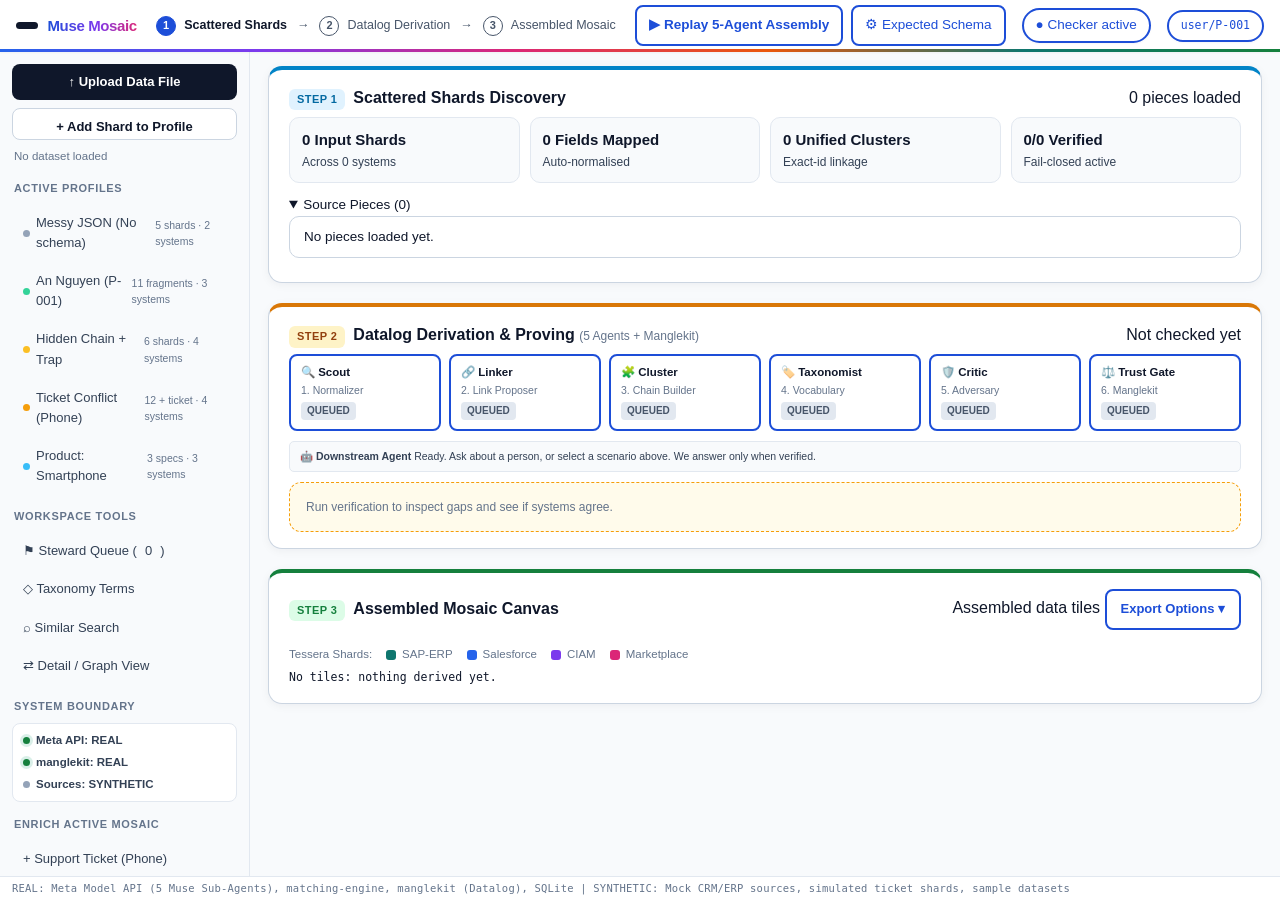
==== commit 6e7fe6c2: "UX 2.5 assembly studio: 2-pane shell, ticker, agents ribbon, tessera tiles Layout: 2-column 100vh sh" ====
--- a/web/index.html
+++ b/web/index.html
@@ -5,8 +5,6 @@
     <meta name="viewport" content="width=device-width, initial-scale=1" />
     <title>Muse Mosaic — Interactive Multi-Agent Protocol &amp; Live Trusted Picture</title>
     <link rel="preconnect" href="https://fonts.googleapis.com" />
-    <link rel="preconnect" href="https://fonts.gstatic.com" crossorigin />
-    <link href="https://fonts.googleapis.com/css2?family=Geist:wght@300;400;500;600;700&family=JetBrains+Mono:wght@400;500;600&display=swap" rel="stylesheet" />
     <link href="https://fonts.googleapis.com/css2?family=Material+Symbols+Outlined:wght,FILL@100..700,0..1&display=swap" rel="stylesheet" />
     <style>
       :root {
@@ -49,14 +47,14 @@
         background: radial-gradient(circle at 50% 0%, #FFFFFF 0%, #F8FAFC 45%, #F1F5F9 100%);
         background-attachment: fixed;
         color: var(--text);
-        font-family: 'Geist', ui-sans-serif, system-ui, -apple-system, sans-serif;
+        font-family: -apple-system, BlinkMacSystemFont, "Segoe UI", Roboto, sans-serif;
         font-size: 13.5px;
         line-height: 1.55;
         -webkit-font-smoothing: antialiased;
         selection-background-color: #E2E8F0;
       }
       .mono, code, pre {
-        font-family: 'JetBrains Mono', ui-monospace, SFMono-Regular, monospace;
+        font-family: ui-monospace, SFMono-Regular, Menlo, Consolas, monospace;
       }
       .material-symbols-outlined {
         font-variation-settings: 'FILL' 0, 'wght' 400, 'GRAD' 0, 'opsz' 20;
@@ -110,7 +108,7 @@
         background: #F8FAFC; border: 1px solid var(--line-strong);
         border-radius: 8px; padding: 6px 10px;
       }
-      .ver-badge { font-family: 'JetBrains Mono', ui-monospace, SFMono-Regular, monospace; font-size: 11.5px; }
+      .ver-badge { font-family: ui-monospace, SFMono-Regular, Menlo, Consolas, monospace; font-size: 11.5px; }
       main { padding: 20px 28px 48px; max-width: 1480px; margin: 0 auto; }
       #engine-banner {
         display: none;
@@ -236,75 +234,6 @@
         font-family: ui-monospace, SFMono-Regular, Menlo, Consolas, monospace; font-size: 11px;
       }
       .mosaic-hop-edge { color: #15803D; font-size: 11px; font-weight: 700; }
-      .tile {
-        display: flex; flex-direction: column; justify-content: space-between;
-        min-height: 96px; padding: 10px 12px;
-        border-radius: 10px; border: 1.5px solid #CBD5E1;
-        background: #fff; color: #0F172A;
-        text-align: left; cursor: pointer;
-        box-shadow: 0 1px 3px rgba(15, 23, 42, 0.08);
-        transition: transform 0.12s ease, box-shadow 0.12s ease;
-      }
-      .tile:hover { transform: translateY(-1px); box-shadow: 0 4px 12px rgba(15, 23, 42, 0.12); }
-      .tile.gold {
-        border: 2px solid #15803D;
-        background: linear-gradient(180deg, #F0FDF4 0%, #FFFFFF 65%);
-        color: #0F172A;
-      }
-      .tile.user {
-        border: 2px solid #0284C7;
-        background: linear-gradient(180deg, #F0F9FF 0%, #FFFFFF 65%);
-        color: #0F172A;
-      }
-      .tile.agent {
-        border: 1.5px dashed #7C3AED;
-        background: #F5F3FF; color: #0F172A;
-      }
-      .tile.rule, .tile.escalated {
-        border: 2px dashed #B45309;
-        background: #FFFBEB; color: #0F172A;
-      }
-      .tile.raw-tile {
-        border: 1.5px dashed #94A3B8;
-        background: #F8FAFC; color: #0F172A;
-      }
-      .tile.trap {
-        border: 2px dashed #64748B !important;
-        background: #F1F5F9 !important;
-        color: #475569 !important;
-      }
-      .tile.wide { grid-column: span 2; }
-      .tile > span { display: block; }
-      .tile .t-top {
-        display: flex; align-items: center; justify-content: space-between; gap: 6px;
-        font-size: 11px; font-weight: 700; color: #475569; text-transform: uppercase; letter-spacing: 0.03em;
-      }
-      .tile .t-rule {
-        display: inline-block; padding: 1px 6px; border-radius: 999px;
-        font-size: 10.5px; font-weight: 700;
-        background: #DCFCE7; color: #15803D; border: 1px solid #86EFAC;
-      }
-      .tile.escalated .t-rule, .tile.rule .t-rule {
-        background: #FEF3C7; color: #92400E; border-color: #FCD34D;
-      }
-      .tile.raw-tile .t-rule {
-        background: #E2E8F0; color: #334155; border-color: #CBD5E1;
-      }
-      .tile.trap .t-rule {
-        background: #E2E8F0; color: #64748B; border-color: #CBD5E1;
-      }
-      .tile .t-val {
-        margin: 6px 0 4px; font-size: 14px; font-weight: 800; color: #0F172A;
-        overflow-wrap: anywhere;
-      }
-      .tile .t-src {
-        display: flex; align-items: center; gap: 5px;
-        font-size: 11px; color: #334155; font-weight: 600;
-      }
-      .tile .t-losers {
-        margin-top: 6px; padding-top: 5px; border-top: 1px dashed #CBD5E1;
-        font-size: 11px; color: #64748B;
-      }
       .f-dataset-card, .f-gaps-card, .f-mosaic-card {
         margin-bottom: 6px; padding: 16px 20px;
         border: 1px solid #CBD5E1; border-radius: 14px; background: var(--panel);
@@ -453,27 +382,8 @@
       }
       #taxonomy-drawer .drawer-head h2, #similar-drawer .drawer-head h2 { margin: 0; font-size: 16px; }
       #taxonomy-drawer-body, #similar-drawer-body { padding: 14px 18px; overflow: auto; display: grid; gap: 12px; align-content: start; }
-      /* v2.3 protocol chat */
+      /* ticker stream (replaces v2.3 protocol chat bubbles) */
       #app-side.drag-over { background: #EFF6FF; outline: 2px dashed #1D4ED8; outline-offset: -2px; }
-      #f-chat-stream { display: grid; gap: 10px; }
-      .chat-bubble { border-radius: 10px; padding: 10px 12px; font-size: 13px; line-height: 1.5; }
-      .chat-bubble .chat-head { font-weight: 700; margin-bottom: 4px; }
-      .chat-bubble .chat-badge { font-size: 10px; font-weight: 700; border-radius: 4px; padding: 1px 6px; margin-left: 6px; white-space: nowrap; }
-      .chat-bubble ul { margin: 6px 0 0 18px; padding: 0; }
-      .chat-bubble .chat-actions { margin-top: 8px; display: flex; gap: 8px; flex-wrap: wrap; }
-      .chat-downstream { border: 1px solid #CBD5E1; background: #fff; }
-      .chat-downstream .chat-badge { background: #E2E8F0; color: #475569; }
-      .chat-proposer { border: 1px dashed #2563EB; background: #EFF6FF; }
-      .chat-proposer .chat-badge { background: #DBEAFE; color: #1D4ED8; }
-      .chat-engine { border: 1px solid #15803D; background: #F0FDF4; }
-      .chat-engine.escalated { border-color: #B45309; border-style: dashed; background: #FFFBEB; }
-      .chat-engine.failed { border-color: #B91C1C; background: #FEF2F2; }
-      .chat-engine .chat-badge { background: #DCFCE7; color: #15803D; }
-      .chat-steward { border: 1px dashed #B45309; background: #FFFBEB; }
-      .chat-steward .chat-badge { background: #FEF3C7; color: #92400E; }
-      .f-chat-input { display: flex; gap: 8px; flex-wrap: wrap; align-items: center; margin-top: 8px; }
-      .f-chat-input button { font-size: 12px; padding: 4px 10px; }
-      .f-chat-input input { flex: 1 1 220px; min-height: 34px; }
       .f-simulation { border: 2px solid #B91C1C; background: #FEF2F2; border-radius: 10px; padding: 10px 12px; margin-top: 12px; }
       .f-simulation h3 { margin: 0 0 6px 0; color: #991B1B; font-size: 14px; }
       .cert-grid { display: grid; grid-template-columns: repeat(4, 1fr); gap: 8px; margin-bottom: 10px; }
@@ -481,8 +391,6 @@
       .cert-col h4 { margin: 0 0 4px 0; font-size: 11px; color: #475569; }
       .cert-win { border-color: #15803D; background: #F0FDF4; }
       .cert-lose { border-color: #94A3B8; background: #F1F5F9; }
-      .tile.trap { border: 2px dashed #64748B !important; background: #F1F5F9 !important; }
-      .tile.trap::after { content: "Not linked"; display: block; font-size: 10px; color: #64748B; }
       #graph-canvas g[data-node].trap-node circle { fill: #94A3B8 !important; stroke-dasharray: 4 3; }
       #drawer-scrim {
         position: fixed; inset: 0; background: rgba(15,23,42,0.35);
@@ -536,7 +444,7 @@
       .btn-how { background: #fff !important; border: 2px solid #1D4ED8 !important; color: #1D4ED8 !important; font-weight: 600; border-radius: 8px; padding: 8px 14px; font-size: 13px; cursor: pointer; }
       .btn-how:hover { background: #EFF6FF !important; }
       .btn-split { border: 2px solid #0F172A !important; color: #0F172A !important; background: #fff !important; }
-      #friendly button:not(.tile):not(.primary):not(.btn-how):not(.btn-approve):not(.btn-reject):not(.btn-accept):not(.btn-split):not(#f-loop-more-btn):not(#f-step3-otp-btn):not(#f-export-clean-btn) { background: #fff; border: 2px solid #1D4ED8; color: #1D4ED8; }
+      #friendly button:not(.tessera-tile):not(.primary):not(.btn-how):not(.btn-approve):not(.btn-reject):not(.btn-accept):not(.btn-split):not(#f-loop-more-btn) { background: #fff; border: 2px solid #1D4ED8; color: #1D4ED8; }
       header .f-only { background: #fff; border: 2px solid #1D4ED8; color: #1D4ED8; }
       .btn-reject { border-color: var(--bad) !important; color: var(--bad) !important; background: #fff !important; font-weight: 600; }
       .btn-accept { border-color: var(--good) !important; color: var(--good) !important; background: #F0FDF4 !important; font-weight: 600; }
@@ -657,10 +565,10 @@
       mark.f-hit { background: #FEF3C7; color: #0F172A; padding: 0 2px; }
       button:focus-visible, a:focus-visible, input:focus-visible, select:focus-visible, [tabindex]:focus-visible { outline: 2px solid #1D4ED8; outline-offset: 2px; }
       #f-status-pill { font: inherit; cursor: pointer; }
-      #app-header button, #app-side button, #app-dock button, .btn-how, .tile,
+      #app-header button, #app-side button, .btn-how, .tessera-tile,
       #friendly .steward-actions button { min-height: 0; }
       #realtime-bar { display: none; }
-      body.detail #app-side, body.detail #app-dock { display: none; }
+      body.detail #app-side { display: none; }
       #friendly { display: flex; flex-direction: column; gap: 14px; }
       #app-main { margin: 0; max-width: none; padding: 16px; }
       .friendly #hdr-entity-wrap { display: none !important; }
@@ -682,10 +590,10 @@
       }
       #app-header .f-steps .step .n { width: 20px; height: 20px; font-size: 11px; }
       #app-header .hdr-actions { margin-left: 0; }
-      /* Main 3-column shell between 52px header and 24px footer */
-      .app-shell-body, #friendly-view {
+      /* Main 2-column shell between 52px header and 24px footer */
+      .app-shell-body {
         display: grid !important;
-        grid-template-columns: 236px minmax(0, 1fr) 360px !important;
+        grid-template-columns: 250px minmax(0, 1fr) !important;
         height: calc(100vh - 76px) !important;
         width: 100vw;
         overflow: hidden;
@@ -693,7 +601,7 @@
       }
       body.detail #app-shell { grid-template-columns: minmax(0, 1fr) !important; }
       #app-side {
-        width: 236px; overflow-y: auto;
+        width: 250px; overflow-y: auto;
         background: #F8FAFC; border-right: 1px solid #E2E8F0;
         padding: 12px; display: flex; flex-direction: column; gap: 14px;
         height: 100%; box-sizing: border-box;
@@ -741,38 +649,13 @@
         height: 100%; overflow-y: auto; padding: 14px 18px; box-sizing: border-box;
         display: flex; flex-direction: column; gap: 12px; min-width: 0;
       }
-      #app-dock {
-        width: 360px; height: 100%;
-        border-left: 1px solid #E2E8F0; background: #FFFFFF;
-        display: flex; flex-direction: column; overflow: hidden; box-sizing: border-box;
-        min-height: 0; min-width: 0;
-      }
-      .dock-head { flex: 0 0 auto; padding: 10px 12px 8px; border-bottom: 1px solid #E2E8F0; display: flex; flex-direction: column; gap: 8px; }
-      .right-agent-dock .chat-header-area { flex-shrink: 0; padding: 12px 14px 8px; border-bottom: 1px solid #F1F5F9; }
-      .right-agent-dock .chat-stream-area { flex: 1; overflow-y: auto; padding: 12px 14px; display: flex; flex-direction: column; gap: 10px; min-height: 0; }
-      .right-agent-dock .chat-input-area { flex-shrink: 0; padding: 10px 14px; border-top: 1px solid #E2E8F0; background: #F8FAFC; }
-      .dock-title-row { display: flex; align-items: center; gap: 6px; font-weight: 700; font-size: 13.5px; color: #0F172A; }
-      .dock-title-row .f-tab-group { margin-left: auto; }
-      .dock-chips { display: flex; flex-wrap: wrap; gap: 6px; }
-      .dock-chips button {
-        font-size: 11.5px; font-weight: 600; padding: 3px 8px; border-radius: 999px;
-        border: 1px solid #CBD5E1; background: #fff; color: #1D4ED8; cursor: pointer;
-      }
-      .dock-chips button:hover { border-color: #1D4ED8; }
-      #f-dock-scroll { flex: 1 1 auto; min-height: 0; overflow-y: auto; padding: 10px 12px; }
-      .dock-foot { flex: 0 0 auto; border-top: 1px solid #E2E8F0; padding: 8px 12px; background: #fff; }
-      .dock-foot #f-chat-input-bar { margin: 0; }
-      .dock-foot #f-chat-input { width: 100%; }
-      #f-chat-stream .chat-bubble [data-chat-act], #f-chat-stream .chat-bubble .btn-how {
-        height: 26px; font-size: 11.5px; padding: 0 8px; margin: 2px 4px 2px 0;
-        display: inline-flex; align-items: center;
-      }
+
       #trust-bar {
         height: 24px; flex: 0 0 24px; overflow: hidden; white-space: nowrap;
         display: flex; align-items: center; padding: 0 12px;
         font-size: 10.5px; letter-spacing: 0.02em; color: #64748B;
         background: #FFFFFF; border-top: 1px solid #E2E8F0;
-        font-family: 'JetBrains Mono', ui-monospace, monospace;
+        font-family: ui-monospace, SFMono-Regular, Menlo, Consolas, monospace;
       }
       /* Compact steps so 1-3 fit a 720p viewport */
       #friendly-steps .f-dataset-card, #friendly-steps .f-gaps-card, #friendly-steps .f-mosaic-card { margin-bottom: 10px; }
@@ -785,6 +668,77 @@
       #friendly-steps .legend { margin-top: 6px; }
       @media (max-width: 960px) { .f-cols { grid-template-columns: 1fr; } }
       @media (max-width: 960px) { .grid { grid-template-columns: 1fr; } }
+    /* ---- UX 2.5: assembly studio components ---- */
+      .brand-tagline { display: block; font-size: 10.5px; color: var(--muted); border-left: 1px solid var(--line-strong); padding-left: 8px; margin-left: 2px; }
+      .prof-main { display: block; }
+      .prof-sub { display: block; font-size: 10.5px; font-weight: 400; color: #64748B; }
+      .side-upload.secondary { background: #fff; color: #0F172A; border: 1px solid #CBD5E1; height: 32px; }
+      /* Tessera tiles (Step 3 bento grid) */
+      .mosaic { display: grid; grid-template-columns: repeat(auto-fill, minmax(195px, 1fr)); gap: 10px; align-items: stretch; }
+      .tessera-tile {
+        position: relative; display: flex; flex-direction: column; justify-content: space-between;
+        min-height: 84px; padding: 10px 12px;
+        border-radius: 8px; border: 1px solid var(--line); background: #fff; color: var(--text);
+        text-align: left; cursor: pointer; overflow: hidden;
+        box-shadow: 0 2px 6px rgba(15, 23, 42, 0.06); transition: transform 0.12s ease, box-shadow 0.12s ease;
+        font: inherit;
+      }
+      .tessera-tile::before { content: ""; position: absolute; top: 0; left: 0; right: 0; height: 3px; background: var(--src-color, var(--line-strong)); }
+      .tessera-tile:hover { transform: translateY(-2px); box-shadow: 0 4px 12px rgba(15, 23, 42, 0.12); }
+      .tessera-tile.gold { border-color: #A7F3D0; }
+      .tessera-tile.escalated { border: 2px dashed #B45309; background: #FFFBEB; }
+      .tessera-tile.trap { border: 2px dashed #64748B; background: #F1F5F9; }
+      .tessera-tile .t-top { display: flex; align-items: center; justify-content: space-between; gap: 6px; font-size: 11px; font-weight: 700; color: #475569; text-transform: uppercase; letter-spacing: 0.03em; }
+      .tessera-tile .t-rule { display: inline-block; padding: 1px 6px; border-radius: 999px; font-size: 10.5px; font-weight: 700; background: #DCFCE7; color: #065F46; border: 1px solid #A7F3D0; }
+      .tessera-tile.escalated .t-rule { background: #FEF3C7; color: #92400E; border-color: #FCD34D; }
+      .tessera-tile .t-val { margin: 6px 0 4px; font-size: 14px; font-weight: 800; color: #0F172A; overflow-wrap: anywhere; }
+      .tessera-tile .t-src { display: flex; align-items: center; gap: 5px; font-size: 11.5px; color: #334155; font-weight: 600; }
+      .tessera-tile .t-losers { margin-top: 6px; padding-top: 5px; border-top: 1px dashed #CBD5E1; font-size: 11px; color: #64748B; }
+      /* Agent ribbon (Step 2) */
+      .f-agents-grid { display: grid; grid-template-columns: repeat(6, minmax(0, 1fr)); gap: 8px; margin-bottom: 10px; }
+      .agent-card {
+        border-radius: 8px; border: 1px solid #E2E8F0; background: #F8FAFC; padding: 8px 10px;
+        cursor: pointer; text-align: left; font: inherit; min-height: 0;
+      }
+      .agent-card .a-name { font-size: 11.5px; font-weight: 700; color: #0F172A; display: block; }
+      .agent-card .a-sub { font-size: 10.5px; color: #64748B; display: block; }
+      .agent-card .a-badge { display: inline-block; margin-top: 4px; font-size: 10px; font-weight: 700; border-radius: 4px; padding: 1px 6px; background: #E2E8F0; color: #475569; }
+      .agent-card.running { background: #EFF6FF; border-color: #2563EB; box-shadow: 0 0 0 3px rgba(37,99,235,0.15); }
+      .agent-card.running .a-badge { background: #DBEAFE; color: #1D4ED8; }
+      .agent-card.done { background: #FFFFFF; border-color: #A7F3D0; }
+      .agent-card.done .a-badge { background: #D1FAE5; color: #065F46; }
+      .agent-card.trap-shield { background: #FFFBEB; border-color: #FDE68A; }
+      .agent-card.trap-shield .a-badge { background: #FEF3C7; color: #92400E; }
+      .agent-card.verified { background: #ECFDF5; border-color: #6EE7B7; }
+      .agent-card.verified .a-badge { background: #065F46; color: #fff; }
+      /* Telemetry ticker + reasoning rows (Step 2) */
+      .telemetry-ticker {
+        background: #F8FAFC; border: 1px solid #E2E8F0; border-radius: 5px;
+        padding: 5px 10px; font-size: 10.5px; color: #334155; margin-bottom: 10px;
+        max-height: 118px; overflow-y: auto;
+      }
+      .telemetry-ticker .tl-row { padding: 1px 0; border: none; background: none; width: 100%; text-align: left; font: inherit; font-size: inherit; color: inherit; cursor: pointer; }
+      .telemetry-ticker .tl-row:hover { text-decoration: underline; }
+      .f-reasoning { display: grid; gap: 6px; margin-bottom: 10px; }
+      .f-reasoning:empty { display: none; }
+      .reasoning-row { border-radius: 5px; padding: 6px 10px; font-size: 12px; border: 1px solid #DCFCE7; background: #F0FDF4; color: #166534; }
+      .reasoning-row.isolated, .reasoning-row.quarantined { background: #FFFBEB; border-color: #FEF3C7; color: #92400E; }
+      .reasoning-row .rz-proof { margin-left: 8px; font-size: 11px; }
+      /* Export dropdown (Step 3) */
+      .export-dropdown { position: relative; display: inline-block; }
+      .export-menu {
+        position: absolute; right: 0; top: calc(100% + 4px); z-index: 40;
+        display: flex; flex-direction: column; gap: 2px; min-width: 250px;
+        background: #fff; border: 1px solid var(--line-strong); border-radius: 8px;
+        box-shadow: 0 8px 24px rgba(15,23,42,0.12); padding: 4px;
+      }
+      .export-menu button { text-align: left; background: none; border: none; border-radius: 6px; padding: 8px 10px; font-size: 12.5px; cursor: pointer; color: var(--text); font-family: inherit; }
+      .export-menu button:hover { background: #F1F5F9; }
+      /* Bulk view (Step 3, >6 records) */
+      #f-bulk-view .bulk-table { width: 100%; border-collapse: collapse; font-size: 12px; }
+      #f-bulk-view .bulk-table th, #f-bulk-view .bulk-table td { text-align: left; padding: 6px 8px; border-bottom: 1px solid var(--line); }
+      /* Step 3 answer card is superseded by tiles in 2.5 */
+      #f-answer { display: none; }
     </style>
   </head>
   <body class="friendly">
@@ -798,18 +752,22 @@
             <span style="width:6px;height:6px;border-radius:1px;background:#FBBF24;"></span>
             <span style="width:6px;height:6px;border-radius:1px;background:#FB7185;"></span>
           </div>
-          <h1>Muse Mosaic</h1>
+          <div>
+            <h1>Muse Mosaic</h1>
+            <span class="brand-tagline">Autonomous Data Assembly Studio</span>
+          </div>
         </div>
-        <span>Clean, trustworthy records from scattered data.</span>
       </div>
       <nav class="f-steps f-only" id="f-steps" aria-label="How this page works">
-        <span class="step active" id="f-step-1" title="Jump to Step 1: Dataset Status"><span class="n">1</span> <span class="lbl">Dataset Status</span></span>
+        <span class="step active" id="f-step-1" title="Scattered shards discovery"><span class="n">1</span> <span class="lbl">Scattered Shards</span></span>
         <span class="arrow">→</span>
-        <span class="step" id="f-step-2" title="Jump to Step 2: Review Gaps"><span class="n">2</span> <span class="lbl">Review Gaps</span></span>
+        <span class="step" id="f-step-2" title="Datalog derivation and proving"><span class="n">2</span> <span class="lbl">Datalog Derivation</span></span>
         <span class="arrow">→</span>
-        <span class="step" id="f-step-3" title="Jump to Step 3: Clean Mosaic Picture"><span class="n">3</span> <span class="lbl">Clean Mosaic</span></span>
+        <span class="step" id="f-step-3" title="Assembled mosaic canvas"><span class="n">3</span> <span class="lbl">Assembled Mosaic</span></span>
       </nav>
       <div class="hdr-actions" style="margin-left:auto;display:flex;align-items:center;gap:8px;">
+        <button class="primary f-only" id="btn-replay" type="button" title="Re-run the last dataset through the 5-agent assembly">▶ Replay 5-Agent Assembly</button>
+        <button class="f-only" id="btn-schema" type="button" title="View the expected structure schema">⚙ Expected Schema</button>
         <span class="pill ver-badge detail-only" id="policy-badge" title="Policy version in force">Policy: checking…</span>
         <span class="pill ver-badge detail-only" id="taxonomy-badge" title="Taxonomy version in force">Taxonomy: checking…</span>
         <span class="pill detail-only"><span id="engine-dot" class="dot"></span><span id="engine-status">trust-engine: checking…</span></span>
@@ -837,18 +795,20 @@
       <div id="app-shell" class="app-shell-body">
         <aside id="app-side" class="left-sidebar" aria-label="Datasets and audit tools">
           <div class="side-sec">
-            <button type="button" id="f-intake-upload" class="side-upload" title="Upload a JSON file via POST /upload">↑ Upload JSON File</button>
+            <button type="button" id="f-intake-upload" class="side-upload" title="Upload a JSON file via POST /upload">↑ Upload Data File</button>
             <input type="file" id="f-intake-file" accept=".json,application/json" hidden />
+            <button type="button" id="f-add-shard" class="side-upload secondary" title="Add JSON shards into the active profile and re-derive">+ Add Shard to Profile</button>
+            <input type="file" id="f-add-shard-file" accept=".json,application/json" hidden />
             <span class="muted side-loaded" id="f-intake-name" title="Currently loaded dataset">No dataset loaded</span>
           </div>
           <div class="side-sec">
-            <div class="side-h">Sample Datasets</div>
+            <div class="side-h">Active Profiles</div>
             <nav id="f-intake-samples" aria-label="Sample dataset presets">
-              <button type="button" data-act="scene0" class="scenario-chip"><span class="chip-dot" style="background:#94A3B8"></span>Messy JSON (No schema)</button>
-              <button type="button" data-act="act1" class="scenario-chip"><span class="chip-dot" style="background:#34D399"></span>Customer: 2 Phones (P-001)</button>
-              <button type="button" data-act="act2" class="scenario-chip"><span class="chip-dot" style="background:#FBBF24"></span>5 Hidden Pieces + Trap</button>
-              <button type="button" data-act="act3" class="scenario-chip"><span class="chip-dot" style="background:#F59E0B"></span>Unverified Ticket Conflict</button>
-              <button type="button" data-act="act4" class="scenario-chip"><span class="chip-dot" style="background:#38BDF8"></span>Product: New Category</button>
+              <button type="button" data-act="scene0" class="scenario-chip"><span class="chip-dot" style="background:#94A3B8"></span><span class="prof-main">Messy JSON (No schema)</span><span class="prof-sub">5 shards · 2 systems</span></button>
+              <button type="button" data-act="act1" class="scenario-chip"><span class="chip-dot" style="background:#34D399"></span><span class="prof-main">An Nguyen (P-001)</span><span class="prof-sub">11 fragments · 3 systems</span></button>
+              <button type="button" data-act="act2" class="scenario-chip"><span class="chip-dot" style="background:#FBBF24"></span><span class="prof-main">Hidden Chain + Trap</span><span class="prof-sub">6 shards · 4 systems</span></button>
+              <button type="button" data-act="act3" class="scenario-chip"><span class="chip-dot" style="background:#F59E0B"></span><span class="prof-main">Ticket Conflict (Phone)</span><span class="prof-sub">12 + ticket · 4 systems</span></button>
+              <button type="button" data-act="act4" class="scenario-chip"><span class="chip-dot" style="background:#38BDF8"></span><span class="prof-main">Product: Smartphone</span><span class="prof-sub">3 specs · 3 systems</span></button>
             </nav>
           </div>
           <div class="side-sec">
@@ -866,6 +826,14 @@
               <div><span class="dot ok"></span>Meta API: REAL</div>
               <div><span class="dot ok"></span>manglekit: REAL</div>
               <div><span class="dot"></span>Sources: SYNTHETIC</div>
+            </div>
+          </div>
+          <div class="side-sec" id="f-enrich" aria-label="Enrich active mosaic">
+            <div class="side-h">Enrich Active Mosaic</div>
+            <div class="side-tools">
+              <button type="button" class="side-item" data-enrich="ticket" title="Ingest an unverified support-ticket phone shard">+ Support Ticket (Phone)</button>
+              <button type="button" class="side-item" data-enrich="order" title="Ingest a new order shard">+ Order ORD-999 (Product)</button>
+              <button type="button" class="side-item" data-enrich="email" title="Ingest a competing email lead">+ Salesforce Email Lead</button>
             </div>
           </div>
           <details class="f-plan side-sec" id="f-plan" hidden>
@@ -907,43 +875,55 @@
             <div class="f-config-summary" id="f-config-summary" hidden></div>
             <div class="f-dataset-card" id="f-dataset-status" role="region" aria-label="Step 1: Dataset status summary">
               <div class="f-ds-head">
-                <strong><span class="f-step-badge">Step 1</span>Dataset status — What we found in your data</strong>
-                <span><span class="tag" id="f-ds-badge">Loading dataset…</span>
-                <button type="button" id="f-export-batch" class="btn-how" title="Download verified records with proof">⬇ Export</button></span>
+                <strong><span class="f-step-badge">Step 1</span>Scattered Shards Discovery</strong>
+                <span><span class="tag" id="f-ds-badge">Loading dataset…</span></span>
               </div>
               <div class="f-ds-body" id="f-ds-body">Checking pieces and systems…</div>
+              <details class="f-pieces-acc" id="f-pieces-acc" open>
+                <summary>Source Pieces (<span id="f-pieces-count">0</span>)</summary>
+                <div id="f-pieces"><div class="f-piece">Loading pieces…</div></div>
+              </details>
             </div>
 
             <div class="f-gaps-card" id="f-gaps-wrap" role="region" aria-label="Step 2: Gap by gap review">
               <div class="f-ds-head">
-                <strong><span class="f-step-badge">Step 2</span>Gaps to review — Disagreements &amp; choices</strong>
+                <strong><span class="f-step-badge">Step 2</span>Datalog Derivation &amp; Proving <span class="muted" style="font-weight:400">(5 Agents + Manglekit)</span></strong>
                 <span class="tag" id="f-gaps-badge">0 gaps</span>
               </div>
+              <div class="f-agents-grid" id="f-agents-grid" aria-label="Derivation agents"></div>
+              <div class="telemetry-ticker" id="f-telemetry" aria-live="polite"><span class="muted">Telemetry idle — run a dataset to watch the agents.</span></div>
+              <div class="f-reasoning" id="f-reasoning"></div>
               <div id="f-gaps"></div>
             </div>
 
             <div class="f-mosaic-card" id="f-mosaic-card" role="region" aria-label="Step 3: Clean mosaic picture and verified answer">
               <div class="f-mosaic-head">
-                <strong id="f-mosaic-title"><span class="f-step-badge">Step 3</span>Clean mosaic picture — Ready to safely use</strong>
+                <strong id="f-mosaic-title"><span class="f-step-badge">Step 3</span>Assembled Mosaic Canvas</strong>
                 <div class="f-viewing" id="f-viewing"></div>
                 <span><span class="tag" id="f-mosaic-tag">Assembled data tiles</span>
-                <button type="button" id="f-step3-otp-btn" class="primary" hidden title="Use the verified value downstream">✓ Send OTP</button>
-                <button type="button" id="f-export-record" class="btn-how" title="Download this record with proof">⬇ Export</button></span>
+                <span class="export-dropdown" id="f-export-dropdown">
+                  <button type="button" id="f-export-btn" class="btn-how" title="Download verified or quarantined shards">Export Options ▾</button>
+                  <span class="export-menu" id="f-export-menu" hidden>
+                    <button type="button" data-expdl="verified">✓ Export Assembled Mosaic (.json)</button>
+                    <button type="button" data-expdl="quarantine">⚠ Export Repelled / Quarantined Shards</button>
+                  </span>
+                </span></span>
               </div>
 
-              <div class="f-answer" id="f-answer" role="status">
+              <div class="f-answer" id="f-answer" role="status" hidden>
                 <h2 id="f-answer-head">Ask about a person</h2>
                 <div class="f-body" id="f-answer-body">Ask about a person. We'll answer only if we're sure, or we'll say we don't know.</div>
               </div>
 
               <div class="mosaic" id="f-mosaic" aria-label="Friendly mosaic picture"></div>
-              <div class="legend" style="margin-top: 10px;">
-                <span><i class="swatch" style="background: var(--src-sap)"></i>■ Source colour = system</span>
-                <span>Solid green = verified winner</span>
-                <span>Sub-strip = kept in history</span>
-                <span>Amber dashed = needs a person</span>
-                <span>Grey dashed = separated neighbour</span>
+              <div class="legend" id="mosaic-legend" style="margin-top: 10px;">
+                <span>Tessera Shards:</span>
+                <span><i class="swatch" style="background: var(--src-sap)"></i>SAP-ERP</span>
+                <span><i class="swatch" style="background: var(--src-salesforce)"></i>Salesforce</span>
+                <span><i class="swatch" style="background: var(--src-ciam)"></i>CIAM</span>
+                <span><i class="swatch" style="background: var(--src-market)"></i>Marketplace</span>
               </div>
+              <div id="f-bulk-view" hidden></div>
               <div class="meta mono" id="f-mosaic-detail" style="margin-top: 6px;">Click any tile for proof &amp; lineage.</div>
             </div>
           </div>
@@ -1130,39 +1110,9 @@
 
       </div><!-- /#detail-view -->
         </main>
-        <aside id="app-dock" class="right-agent-dock" aria-label="Multi-agent protocol">
-          <div class="dock-head chat-header-area">
-            <div class="dock-title-row">
-              <span class="material-symbols-outlined" style="font-size:18px;color:#0F172A">forum</span>
-              <span id="tab-card-title">⚡ Multi-Agent Protocol</span>
-              <div class="f-tab-group" style="display:inline-flex;background:#E2E8F0;padding:2px;border-radius:8px;font-size:11.5px;font-weight:600">
-                <button type="button" id="tab-btn-chat" class="f-tab-btn active" style="padding:4px 10px;border-radius:6px;border:none;background:#fff;color:#0F172A;box-shadow:0 1px 2px rgba(0,0,0,0.06);cursor:pointer">Protocol Chat</button>
-                <button type="button" id="tab-btn-pieces" class="f-tab-btn" style="padding:4px 10px;border-radius:6px;border:none;background:transparent;color:#475569;cursor:pointer">Pieces</button>
-              </div>
-            </div>
-            <div class="dock-chips" id="f-dock-chips" aria-label="Quick inquiries">
-              <button type="button" data-q="phone">Why phone?</button>
-              <button type="button" data-q="F6">Why not F6?</button>
-              <button type="button" data-q="datalog">How?</button>
-              <button type="button" data-q="muse-only">No checker?</button>
-            </div>
-          </div>
-          <div id="f-dock-scroll" class="chat-stream-area">
-            <div id="f-chat-panel" style="display:flex;flex-direction:column;">
-              <div id="f-chat-stream" aria-live="polite"></div>
-            </div>
-            <div id="f-pieces-panel" style="display:none;flex-direction:column;">
-              <div id="f-pieces"><div class="f-piece">Loading pieces…</div></div>
-            </div>
-          </div>
-          <div class="dock-foot chat-input-area">
-            <div class="f-chat-input" id="f-chat-input-bar">
-              <input id="f-chat-input" placeholder="Ask: phone, email, address, category, F6, how" />
-            </div>
-          </div>
-        </aside>
+
       </div><!-- /#app-shell -->
-      <footer id="trust-bar">REAL: Meta API call, mosaic-api, trust-engine, ledger, graph, UI &nbsp;|&nbsp; SYNTHETIC: sources, ticket, steward, OTP downstream</footer>
+      <footer id="trust-bar"><span id="footer-real">REAL: Meta Model API (5 Muse Sub-Agents), matching-engine, manglekit (Datalog), SQLite</span> &nbsp;|&nbsp; <span id="footer-synth">SYNTHETIC: Mock CRM/ERP sources, simulated ticket shards, sample datasets</span></footer>
 
 
     <div id="realtime-bar">
@@ -1224,28 +1174,21 @@
       <p class="meta">This approves how we clean, not the final answer. Every final value still has to pass every check.</p>
     </dialog>
 
-    <dialog id="export-modal">
-      <h3 style="margin-top:0">⬇ Export clean dataset</h3>
-      <div class="meta" id="export-scope-note">Only verified records leave the system with proof attached.</div>
-      <div style="margin:10px 0">
-        <strong>Format</strong><br />
-        <label class="check"><input type="radio" name="exp-format" value="json" checked /> 📄 JSON <span class="muted">(keeps full proof &amp; nested structure)</span></label><br />
-        <label class="check"><input type="radio" name="exp-format" value="csv" /> 📊 CSV <span class="muted">(for Excel / BI — adds lineage columns)</span></label><br />
-        <label class="check"><input type="radio" name="exp-format" value="parquet" /> 📋 Parquet <span class="muted">(for data pipelines — columnar)</span></label>
-      </div>
-      <div style="margin:10px 0">
-        <strong>Records</strong><br />
-        <label class="check"><input type="radio" name="exp-scope" value="published" checked /> Published only <span class="muted">(verified records)</span></label><br />
-        <label class="check"><input type="radio" name="exp-scope" value="published+escalated" /> Published + escalated <span class="muted">(includes items needing a person)</span></label><br />
-        <label class="check"><input type="radio" name="exp-scope" value="published+tombstones" /> Published + history <span class="muted">(includes kept losers)</span></label>
-      </div>
-      <div class="card warn" id="export-warning" hidden>⚠ WARNING: escalated records are included. Unverified values are <b>not trusted</b> — downstream systems must not use them. They are marked <span class="mono">STATUS=ESCALATED</span> in the file.</div>
-      <p class="meta">⚠ File contains PII — handle according to your data policy. Every download is logged with scope and format.</p>
-      <div class="steward-actions">
-        <button id="export-cancel" type="button">Cancel</button>
-        <button id="export-download" class="primary" type="button">⬇ Download</button>
-      </div>
-      <div class="meta" data-exp-err hidden></div>
+
+
+    <dialog id="f-agent-modal">
+      <h3 style="margin-top:0">Agent Inspector — <span class="mono" id="f-agent-modal-name"></span></h3>
+      <div class="meta" id="f-agent-modal-meta"></div>
+      <pre class="mono" id="f-agent-modal-body" style="white-space:pre-wrap;max-height:46vh;overflow:auto;"></pre>
+      <form method="dialog"><button>Close</button></form>
+    </dialog>
+
+    <dialog id="config-modal">
+      <h3 style="margin-top:0">Expected Structure Schema <span class="tag">read-only</span></h3>
+      <div class="meta">The active policy matrix (authorities, golden attributes, critical flags). New versions arrive through steward accept, never hand edits.</div>
+      <div class="meta mono" id="config-modal-policy" style="margin:6px 0;"></div>
+      <div id="config-modal-body" style="white-space:pre-wrap;font-size:12px;"></div>
+      <form method="dialog"><button>Close</button></form>
     </dialog>
 
     <dialog id="prompt-dialog">
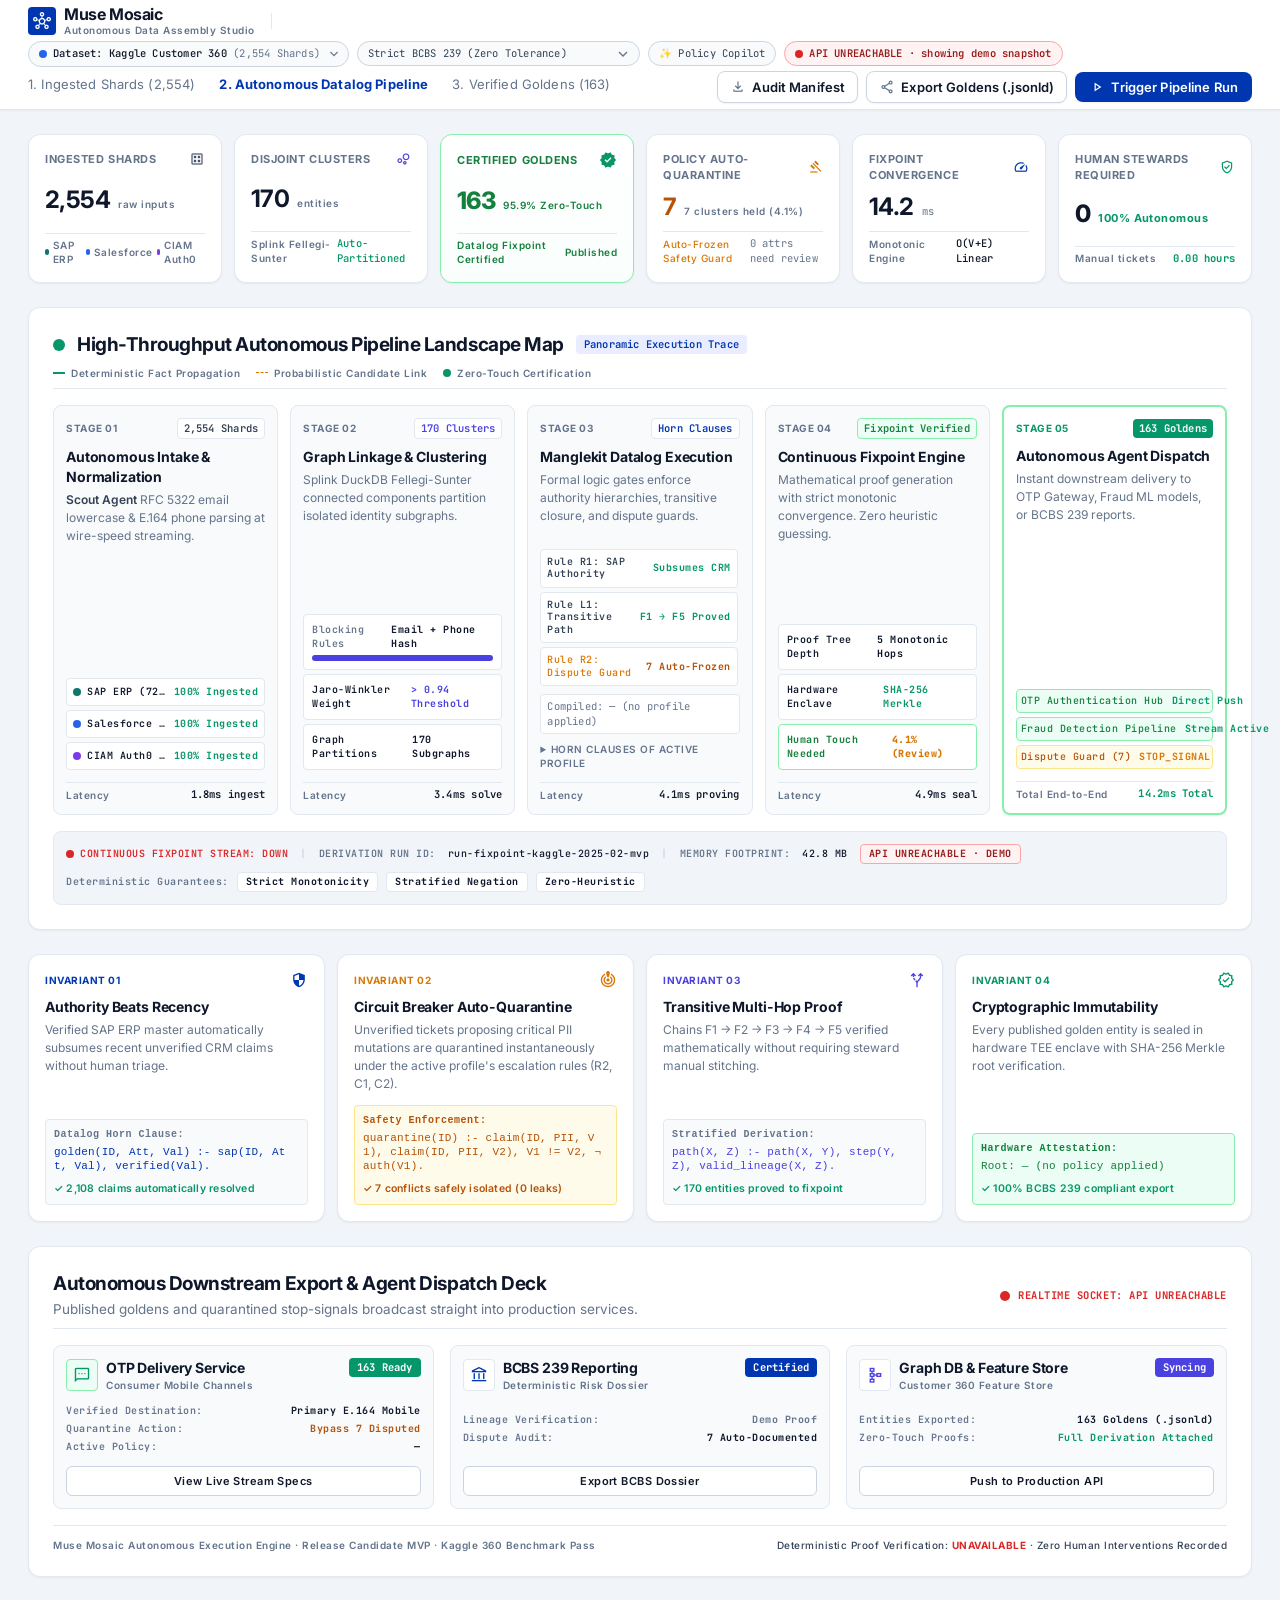
==== commit e22bb27a: "feat(web): studio cockpit, policy guardrail, Copilot UI, prebuilt CSS Replace the old multi-file UI " ====
--- a/web/index.html
+++ b/web/index.html
@@ -1,1208 +1,788 @@
-<!doctype html>
-<html lang="en">
-  <head>
-    <meta charset="utf-8" />
-    <meta name="viewport" content="width=device-width, initial-scale=1" />
-    <title>Muse Mosaic — Interactive Multi-Agent Protocol &amp; Live Trusted Picture</title>
-    <link rel="preconnect" href="https://fonts.googleapis.com" />
-    <link href="https://fonts.googleapis.com/css2?family=Material+Symbols+Outlined:wght,FILL@100..700,0..1&display=swap" rel="stylesheet" />
-    <style>
-      :root {
-        color-scheme: light;
-        --bg: #F1F5F9;
-        --panel: #FFFFFF;
-        --line: #E2E8F0;
-        --line-strong: #CBD5E1;
-        --text: #0F172A;
-        --body: #334155;
-        --muted: #64748B;
-        --accent: #2563EB;
-        --warm: #D97706;
-        --warm-bg: #FFFBEB;
-        --good: #059669;
-        --good-bg: #ECFDF5;
-        --bad: #DC2626;
-        --bad-bg: #FEF2F2;
-        --proposed-bg: #EFF6FF;
-        --splink: #7C3AED;
-        --splink-bg: #F5F3FF;
-        --tomb: #64748B;
-        --tomb-bg: #F8FAFC;
-        --src-salesforce: #2563EB;
-        --src-sap: #0F766E;
-        --src-ciam: #7C3AED;
-        --src-pim: #EA580C;
-        --src-erp: #475569;
-        --src-market: #DB2777;
-        --src-ticket: #D97706;
-        --shadow-sm: 0 1px 2px 0 rgba(15, 23, 42, 0.04);
-        --shadow-md: 0 4px 6px -1px rgba(15, 23, 42, 0.06), 0 2px 4px -2px rgba(15, 23, 42, 0.04);
-        --shadow-lg: 0 10px 25px -3px rgba(15, 23, 42, 0.08), 0 4px 10px -4px rgba(15, 23, 42, 0.04);
+<!DOCTYPE html>
+
+<html lang="en"><head>
+<meta charset="utf-8"/>
+<meta content="width=device-width, initial-scale=1.0" name="viewport"/>
+<title>Muse Mosaic — Autonomous Data Assembly Studio MVP</title>
+<link rel="icon" href="data:image/svg+xml,%3Csvg xmlns='http://www.w3.org/2000/svg' viewBox='0 0 32 32'%3E%3Crect width='32' height='32' rx='7' fill='%230037b0'/%3E%3Ccircle cx='16' cy='16' r='4' fill='white'/%3E%3Ccircle cx='8' cy='8' r='2.5' fill='white'/%3E%3Ccircle cx='24' cy='8' r='2.5' fill='white'/%3E%3Ccircle cx='8' cy='24' r='2.5' fill='white'/%3E%3Ccircle cx='24' cy='24' r='2.5' fill='white'/%3E%3Cpath d='M16 16 8 8M16 16l8-8M16 16l-8 8M16 16l8 8' stroke='white' stroke-width='1.4'/%3E%3C/svg%3E"/>
+<!-- Google Fonts: Inter & JetBrains Mono -->
+<link href="https://fonts.googleapis.com" rel="preconnect"/>
+<link crossorigin="" href="https://fonts.gstatic.com" rel="preconnect"/>
+<link href="https://fonts.googleapis.com/css2?family=Inter:wght@400;500;600;700;800&amp;family=JetBrains+Mono:wght@400;500;600;700&amp;display=swap" rel="stylesheet"/>
+<!-- Material Symbols Outlined -->
+<link href="https://fonts.googleapis.com/css2?family=Material+Symbols+Outlined:wght,FILL@100..700,0..1&amp;display=swap" rel="stylesheet"/>
+<!-- Tailwind: prebuilt stylesheet (scripts/build_css.sh); no runtime CDN. -->
+<link href="./studio.css" rel="stylesheet"/>
+<style>
+    .material-symbols-outlined {
+      font-variation-settings: 'FILL' 0, 'wght' 400, 'GRAD' 0, 'opsz' 20;
+      display: inline-block;
+      vertical-align: middle;
+      line-height: 1;
+    }
+    .canvas-dot-grid {
+      background-color: #F1F5F9;
+      background-image: radial-gradient(#CBD5E1 1px, transparent 1px);
+      background-size: 18px 18px;
+    }
+    .flow-line {
+      stroke-dasharray: 4 4;
+      animation: dash 30s linear infinite;
+    }
+    @keyframes dash {
+      to {
+        stroke-dashoffset: -1000;
       }
-      * { box-sizing: border-box; }
-      [hidden] { display: none !important; }
-      body {
-        margin: 0;
-        min-height: 100vh;
-        background: radial-gradient(circle at 50% 0%, #FFFFFF 0%, #F8FAFC 45%, #F1F5F9 100%);
-        background-attachment: fixed;
-        color: var(--text);
-        font-family: -apple-system, BlinkMacSystemFont, "Segoe UI", Roboto, sans-serif;
-        font-size: 13.5px;
-        line-height: 1.55;
-        -webkit-font-smoothing: antialiased;
-        selection-background-color: #E2E8F0;
-      }
-      .mono, code, pre {
-        font-family: ui-monospace, SFMono-Regular, Menlo, Consolas, monospace;
-      }
-      .material-symbols-outlined {
-        font-variation-settings: 'FILL' 0, 'wght' 400, 'GRAD' 0, 'opsz' 20;
-        font-size: 16px;
-        line-height: 1;
-        vertical-align: middle;
-      }
-      :focus-visible { outline: 2px solid #2563EB; outline-offset: 2px; }
-      header {
-        display: flex;
-        flex-wrap: wrap;
-        align-items: center;
-        justify-content: space-between;
-        gap: 12px 16px;
-        padding: 12px 28px;
-        border-bottom: 1px solid rgba(226, 232, 240, 0.85);
-        background: rgba(255, 255, 255, 0.88);
-        backdrop-filter: blur(12px);
-        -webkit-backdrop-filter: blur(12px);
-        position: sticky;
-        top: 0;
-        z-index: 30;
-        box-shadow: var(--shadow-sm);
-      }
-      .brand h1 { margin: 0; font-size: 17px; font-weight: 700; letter-spacing: -0.025em; color: #0F172A; }
-      .brand span { color: var(--muted); font-size: 12.5px; font-weight: 400; }
-      .scenario-chip {
-        display: inline-flex; align-items: center; gap: 6px;
-        padding: 6px 13px; border-radius: 999px; font-size: 12px; font-weight: 600;
-        border: 1px solid #CBD5E1; background: #FFFFFF; color: #334155;
-        min-height: 32px;
-        box-shadow: var(--shadow-sm); transition: all 0.16s cubic-bezier(0.16, 1, 0.3, 1); cursor: pointer;
-      }
-      .scenario-chip:hover { border-color: #94A3B8; color: #0F172A; transform: translateY(-1px); box-shadow: var(--shadow-md); }
-      .scenario-chip.active { background: #0F172A !important; color: #FFFFFF !important; border-color: #0F172A !important; box-shadow: 0 2px 8px rgba(15, 23, 42, 0.18); }
-      .chip-dot { width: 7px; height: 7px; border-radius: 999px; display: inline-block; flex-shrink: 0; }
-      .pill {
-        display: inline-flex; align-items: center; gap: 7px;
-        padding: 5px 12px; border-radius: 999px;
-        border: 1px solid var(--line); background: var(--panel);
-        font-size: 12px; font-weight: 500; color: var(--body);
-        min-height: 32px;
-        box-shadow: var(--shadow-sm);
-      }
-      .pill.badge-btn { cursor: pointer; font: inherit; font-size: 12px; font-weight: 600; }
-      .dot { width: 7px; height: 7px; border-radius: 50%; background: var(--muted); }
-      .dot.ok { background: var(--good); box-shadow: 0 0 0 3px rgba(5, 150, 105, 0.15); }
-      .dot.down { background: var(--bad); box-shadow: 0 0 0 3px rgba(220, 38, 38, 0.15); }
-      .hdr-select {
-        font: inherit; font-size: 12.5px; font-weight: 500; color: var(--text);
-        background: #F8FAFC; border: 1px solid var(--line-strong);
-        border-radius: 8px; padding: 6px 10px;
-      }
-      .ver-badge { font-family: ui-monospace, SFMono-Regular, Menlo, Consolas, monospace; font-size: 11.5px; }
-      main { padding: 20px 28px 48px; max-width: 1480px; margin: 0 auto; }
-      #engine-banner {
-        display: none;
-        margin-bottom: 16px; padding: 12px 16px;
-        border: 1px solid var(--bad); border-radius: 12px;
-        background: var(--bad-bg); color: var(--bad); font-weight: 600;
-      }
-      #loop-strip {
-        display: flex; flex-wrap: wrap; align-items: center; gap: 8px 18px;
-        margin-bottom: 16px; padding: 12px 16px;
-        border: 1px solid var(--line-strong); border-radius: 12px;
-        background: var(--panel);
-        font-size: 13px;
-      }
-      #loop-strip .loop-state { font-weight: 700; }
-      #loop-strip .loop-state.running { color: var(--good); }
-      #loop-strip .loop-state.paused { color: var(--warm); }
-      #loop-strip .loop-meta { color: var(--body); }
-      #loop-strip .mono { font-size: 12px; }
-      #config-summary {
-        margin-bottom: 16px; padding: 10px 16px;
-        border: 1px solid var(--line); border-radius: 12px;
-        background: var(--tomb-bg); color: var(--body); font-size: 13px;
-      }
-      .gate-arrow {
-        grid-column: 1 / -1; text-align: center; font-weight: 700; color: #0F172A;
-        background: #FEF9C3; border: 1px dashed #B45309; border-radius: 8px;
-        padding: 6px 10px; margin-bottom: 2px;
-      }
-      .gate-arrow strong { color: #B45309; }
-      /* 1280x720 viewport safety: detail panels scroll internally instead of
-         growing the page. Friendly view is untouched (it scrolls normally). */
-      body.detail #sec-graph .panel-body { max-height: 42vh; overflow: auto; }
-      body.detail #graph-canvas { height: 220px; }
-      body.detail .panel.tall .panel-body { max-height: 38vh; overflow: auto; }
-      body.detail .panel.tall { min-height: 0; }
-      #graph-canvas line { transition: stroke 0.25s ease, stroke-width 0.25s ease; }
-      #graph-canvas line.lit { stroke: #15803D !important; stroke-width: 3.5 !important; stroke-dasharray: none !important; }
-      .gold-field.f-hit { outline: 3px solid #15803D; outline-offset: 2px; }
-      .f-config { border: 2px solid #2563EB; border-radius: 10px; padding: 12px 14px; margin: 12px 0; background: #EFF6FF; }
-      .f-config h3 { margin: 0 0 8px 0; color: #1E3A8A; }
-      .f-config .cfg-row { margin: 6px 0; font-size: 14px; color: #0F172A; }
-      .f-config .cfg-row .tag { font-size: 11px; background: #DBEAFE; border-radius: 4px; padding: 1px 6px; margin-left: 6px; }
-      .f-config-summary { border: 1px solid #15803D; border-radius: 8px; padding: 8px 12px; margin: 12px 0; background: #F0FDF4; color: #14532D; font-weight: 600; }
-      .checklist { list-style: none; margin: 8px 0 0 0; padding: 0; }
-      .checklist li { margin: 3px 0; font-size: 13px; }
-      .checklist .ok { color: #15803D; font-weight: 700; }
-      .checklist .bad { color: #B91C1C; font-weight: 700; }
-      .checklist .na { color: #64748B; font-weight: 700; }
-      .controls {
-        display: flex; flex-wrap: wrap; gap: 10px; align-items: center;
-        margin-bottom: 16px; padding: 12px 16px;
-        border: 1px solid var(--line); border-radius: 12px;
-        background: var(--panel);
-      }
-      select, button, input {
-        font: inherit; color: var(--text);
-        background: var(--panel); border: 1px solid var(--line-strong);
-        border-radius: 8px; padding: 8px 12px;
-      }
-      button { cursor: pointer; min-height: 44px; }
-      button.primary { background: #1D4ED8; border-color: #1D4ED8; color: #fff; font-weight: 600; }
-      button:disabled { opacity: 0.5; cursor: wait; }
-      #pause-btn { border-color: #0F172A; font-weight: 600; }
-      .check { display: inline-flex; gap: 7px; align-items: center; font-size: 13px; color: var(--body); }
-      .grid { display: grid; grid-template-columns: minmax(0, 1fr) minmax(0, 1fr); gap: 16px; }
-      .panel {
-        border: 1px solid var(--line); border-radius: 12px;
-        background: var(--panel);
-        overflow: hidden; min-height: 0;
-      }
-      .panel.tall { min-height: 480px; }
-      .panel-head {
-        padding: 12px 16px; border-bottom: 1px solid var(--line);
-        display: flex; align-items: center; justify-content: space-between; gap: 10px;
-      }
-      .panel-head h2 { margin: 0; font-size: 16px; font-weight: 700; }
-      .panel-head .tag {
-        font-size: 11px; color: var(--muted);
-        border: 1px solid var(--line); border-radius: 999px; padding: 3px 8px;
-        white-space: nowrap;
-      }
-      .panel-body { padding: 12px 16px; display: grid; gap: 12px; align-content: start; }
-      .card {
-        border: 1px solid var(--line); border-radius: 12px;
-        padding: 12px 14px; background: var(--panel);
-        font-size: 13px; line-height: 1.5;
-      }
-      .card h3 { margin: 0 0 6px; font-size: 13px; }
-      .card .meta, .muted { color: var(--muted); font-size: 12px; }
-      .mono { font-family: ui-monospace, SFMono-Regular, Menlo, Consolas, monospace; font-size: 11.5px; overflow-wrap: anywhere; }
-      .badge {
-        display: inline-block; padding: 2px 8px; border-radius: 999px;
-        font-size: 11px; border: 1px solid var(--line-strong); margin-right: 6px;
-        color: var(--body);
-      }
-      .badge.high, .badge.published { color: var(--good); border-color: var(--good); }
-      .badge.medium { color: var(--warm); border-color: var(--warm); }
-      .badge.low, .badge.escalated, .badge.abstain, .badge.denied { color: var(--bad); border-color: var(--bad); }
-      .badge.proposed { color: var(--accent); border-color: var(--accent); }
-      .badge.candidate { color: var(--splink); border-color: var(--splink); }
-      #feed-list { list-style: none; margin: 0; padding: 0; display: grid; gap: 6px; max-height: 220px; overflow: auto; }
-      #feed-list li { font-size: 12.5px; color: var(--body); border-bottom: 1px dashed var(--line); padding-bottom: 6px; }
-      #feed-list li:last-child { border-bottom: none; }
-      #feed-list .ts { font-family: ui-monospace, SFMono-Regular, Menlo, Consolas, monospace; color: var(--muted); margin-right: 8px; }
-      .mosaic {
-        display: grid;
-        grid-template-columns: repeat(auto-fill, minmax(180px, 1fr));
-        gap: 10px;
-        align-items: stretch;
-      }
-      .mosaic-hop-ribbon {
-        grid-column: 1 / -1;
-        display: flex; flex-wrap: wrap; align-items: center; gap: 6px;
-        padding: 8px 12px; border-radius: 10px;
-        background: #F0FDF4; border: 1px solid #86EFAC;
-        font-size: 12px; color: #14532D; font-weight: 600;
-      }
-      .mosaic-hop-node {
-        display: inline-flex; align-items: center; gap: 4px;
-        padding: 2px 8px; border-radius: 6px;
-        background: #fff; border: 1px solid #15803D; color: #0F172A;
-        font-family: ui-monospace, SFMono-Regular, Menlo, Consolas, monospace; font-size: 11px;
-      }
-      .mosaic-hop-edge { color: #15803D; font-size: 11px; font-weight: 700; }
-      .f-dataset-card, .f-gaps-card, .f-mosaic-card {
-        margin-bottom: 6px; padding: 16px 20px;
-        border: 1px solid #CBD5E1; border-radius: 14px; background: var(--panel);
-        box-shadow: 0 2px 10px rgba(15, 23, 42, 0.05);
-      }
-      .f-dataset-card { border-top: 4px solid #0284C7; }
-      .f-gaps-card { border-top: 4px solid #D97706; }
-      .f-gaps-card.all-clean { border-top-color: #16A34A; }
-      .f-mosaic-card { border-top: 4px solid #15803D; }
-      .f-step-badge {
-        display: inline-flex; align-items: center; justify-content: center;
-        padding: 2px 8px; border-radius: 6px; font-size: 11px; font-weight: 800;
-        letter-spacing: 0.04em; text-transform: uppercase; margin-right: 8px;
-        background: #E0F2FE; color: #0369A1;
-      }
-      .f-gaps-card .f-step-badge { background: #FEF3C7; color: #92400E; }
-      .f-gaps-card.all-clean .f-step-badge { background: #DCFCE7; color: #15803D; }
-      .f-mosaic-card .f-step-badge { background: #DCFCE7; color: #15803D; }
-      .f-side-box {
-        border: 1px solid #CBD5E1; border-radius: 14px; background: #F8FAFC;
-        padding: 14px 16px; margin-bottom: 14px;
-      }
-      .f-side-head {
-        display: flex; align-items: center; justify-content: space-between; gap: 8px;
-        margin-bottom: 6px; font-size: 14px; font-weight: 700; color: #0F172A;
-      }
-      .f-side-sub { font-size: 12.5px; color: #475569; margin-bottom: 10px; }
-      .f-ds-head, .f-mosaic-head {
-        display: flex; align-items: center; justify-content: space-between; gap: 8px;
-        margin-bottom: 6px; font-size: 16px; color: #0F172A;
-      }
-      .f-ds-metrics {
-        display: grid; grid-template-columns: repeat(auto-fit, minmax(130px, 1fr)); gap: 10px; margin-bottom: 12px;
-      }
-      .f-ds-metric {
-        padding: 10px 12px; border-radius: 10px; background: #F8FAFC; border: 1px solid #E2E8F0;
-        font-size: 12px; color: #334155;
-      }
-      .f-ds-metric b { display: block; font-size: 15px; color: #0F172A; margin-bottom: 2px; }
-      .f-gap-item {
-        padding: 14px 16px; border-radius: 12px; margin-top: 10px;
-        border: 1.5px dashed #F59E0B; background: #FFFBEB; font-size: 13.5px; color: #0F172A;
-      }
-      .f-gap-item.resolved, .f-gap-item.ok {
-        border: 1px solid #86EFAC; background: #F0FDF4;
-      }
-      .f-gap-item.stop {
-        border: 1.5px solid #FCA5A5; background: #FEF2F2; color: #7F1D1D;
-      }
-      .f-gap-item .gap-title, .f-gap-item .f-gap-title {
-        display: flex; align-items: center; justify-content: space-between;
-        font-weight: 700; margin-bottom: 6px; font-size: 14px;
-      }
-      .f-clean-acc {
-        margin-top: 14px; border: 1px solid #CBD5E1; border-radius: 12px;
-        padding: 10px 14px; background: #F8FAFC;
-      }
-      .f-clean-acc summary {
-        font-size: 13.5px; font-weight: 700; color: #15803D; cursor: pointer;
-        outline: none; user-select: none;
-      }
-      .f-clean-list {
-        margin-top: 10px; display: grid; gap: 8px;
-      }
-      .f-clean-row {
-        display: flex; align-items: center; justify-content: space-between; gap: 10px;
-        padding: 8px 12px; border-radius: 8px; background: #fff;
-        border: 1px solid #E2E8F0; font-size: 13px; color: #0F172A;
-      }
-      .f-clean-badge {
-        display: inline-block; padding: 1px 6px; border-radius: 999px;
-        font-size: 11px; font-weight: 700; background: #DCFCE7; color: #15803D;
-      }
-      .f-error-card {
-        padding: 14px 16px; border-radius: 12px; margin-top: 10px;
-        border: 1.5px dashed #F59E0B; background: #FFFBEB; font-size: 13.5px; color: #0F172A;
-      }
-      .f-error-card.trap-card {
-        border: 1.5px dashed #64748B; background: #F8FAFC;
-      }
-      .f-error-card-head {
-        display: flex; align-items: flex-start; justify-content: space-between; gap: 10px;
-        margin-bottom: 8px; flex-wrap: wrap;
-      }
-      .f-error-record-title {
-        display: flex; flex-direction: column; gap: 3px;
-      }
-      .f-error-badge {
-        display: inline-block; padding: 2px 8px; border-radius: 999px;
-        font-size: 11px; font-weight: 700; background: #FEF3C7; color: #B45309; border: 1px solid #FDE68A;
-        width: fit-content;
-      }
-      .f-trap-badge {
-        display: inline-block; padding: 2px 8px; border-radius: 999px;
-        font-size: 11px; font-weight: 700; background: #F1F5F9; color: #475569; border: 1px solid #CBD5E1;
-        width: fit-content;
-      }
-      .f-trap-desc {
-        font-size: 13px; color: #334155; margin: 6px 0 10px; line-height: 1.5;
-      }
-      .f-gap-compare {
-        display: grid; grid-template-columns: repeat(auto-fit, minmax(180px, 1fr));
-        gap: 8px; margin: 8px 0;
-      }
-      .f-gap-cand {
-        padding: 8px 10px; border-radius: 8px; background: #fff; border: 1px solid #E2E8F0;
-        font-size: 12.5px;
-      }
-      .f-gap-cand b { display: block; font-size: 14px; color: #0F172A; margin-top: 2px; }
-      .f-use-record { margin-top: 10px; padding-top: 8px; border-top: 1px dashed #CBD5E1; font-size: 13px; }
-      .f-use-label { font-weight: 800; color: #0F172A; margin-right: 4px; }
-      .f-use-record button { margin: 2px 4px 2px 0; }
-      .f-use-record button[disabled] { opacity: 0.75; cursor: not-allowed; }
-      .legend { display: flex; flex-wrap: wrap; gap: 14px; font-size: 11.5px; color: var(--muted); }
-      .legend span { display: inline-flex; align-items: center; gap: 6px; }
-      .swatch { width: 10px; height: 10px; border-radius: 3px; display: inline-block; }
-      .exception-card {
-        border: 1px dashed var(--warm); border-radius: 12px;
-        background: var(--warm-bg); padding: 12px 14px; font-size: 13px;
-        display: grid; gap: 8px;
-      }
-      .steward-actions { display: flex; gap: 8px; margin-top: 8px; flex-wrap: wrap; }
-      #steward-drawer {
-        position: fixed; top: 0; right: 0; bottom: 0; width: min(520px, 94vw);
-        background: var(--panel); border-left: 1px solid var(--line-strong);
-        box-shadow: -8px 0 24px rgba(15,23,42,0.12);
-        z-index: 70; display: none; flex-direction: column;
-      }
-      #steward-drawer.open { display: flex; }
-      #steward-drawer .drawer-head {
-        display: flex; align-items: center; justify-content: space-between;
-        padding: 14px 18px; border-bottom: 1px solid var(--line);
-      }
-      #steward-drawer .drawer-head h2 { margin: 0; font-size: 16px; }
-      #steward-drawer-list { padding: 14px 18px; overflow: auto; display: grid; gap: 12px; align-content: start; }
-      #taxonomy-drawer, #similar-drawer {
-        position: fixed; top: 0; right: 0; bottom: 0; width: min(520px, 94vw);
-        background: var(--panel); border-left: 1px solid var(--line-strong);
-        box-shadow: -8px 0 24px rgba(15,23,42,0.12);
-        z-index: 70; display: none; flex-direction: column;
-      }
-      #taxonomy-drawer.open, #similar-drawer.open { display: flex; }
-      #taxonomy-drawer .drawer-head, #similar-drawer .drawer-head {
-        display: flex; align-items: center; justify-content: space-between;
-        padding: 14px 18px; border-bottom: 1px solid var(--line);
-      }
-      #taxonomy-drawer .drawer-head h2, #similar-drawer .drawer-head h2 { margin: 0; font-size: 16px; }
-      #taxonomy-drawer-body, #similar-drawer-body { padding: 14px 18px; overflow: auto; display: grid; gap: 12px; align-content: start; }
-      /* ticker stream (replaces v2.3 protocol chat bubbles) */
-      #app-side.drag-over { background: #EFF6FF; outline: 2px dashed #1D4ED8; outline-offset: -2px; }
-      .f-simulation { border: 2px solid #B91C1C; background: #FEF2F2; border-radius: 10px; padding: 10px 12px; margin-top: 12px; }
-      .f-simulation h3 { margin: 0 0 6px 0; color: #991B1B; font-size: 14px; }
-      .cert-grid { display: grid; grid-template-columns: repeat(4, 1fr); gap: 8px; margin-bottom: 10px; }
-      .cert-col { border: 1px solid #CBD5E1; border-radius: 8px; padding: 8px; font-size: 12px; background: #fff; }
-      .cert-col h4 { margin: 0 0 4px 0; font-size: 11px; color: #475569; }
-      .cert-win { border-color: #15803D; background: #F0FDF4; }
-      .cert-lose { border-color: #94A3B8; background: #F1F5F9; }
-      #graph-canvas g[data-node].trap-node circle { fill: #94A3B8 !important; stroke-dasharray: 4 3; }
-      #drawer-scrim {
-        position: fixed; inset: 0; background: rgba(15,23,42,0.35);
-        z-index: 60; display: none;
-      }
-      #drawer-scrim.open { display: block; }
-      dialog { background: var(--panel); color: var(--text); border: 1px solid var(--line-strong); border-radius: 12px; max-width: 640px; width: 90vw; }
-      dialog::backdrop { background: rgba(15,23,42,0.4); }
-      #downstream-log { font-size: 12px; color: var(--body); }
-      #realtime-bar {
-        position: sticky; bottom: 0; z-index: 5;
-        margin-top: 22px; padding: 10px 14px; border-top: 1px solid var(--line);
-        background: var(--panel);
-        color: var(--muted); font-size: 11.5px; line-height: 1.6;
-      }
-      /* ---- Colorful theme (original dashboard-v2-light language) ---- */
-      header { position: sticky; }
-      header::after {
-        content: ""; position: absolute; left: 0; right: 0; bottom: -1px; height: 3px;
-        background: linear-gradient(90deg, #2563EB, #7C3AED, #DB2777, #EA580C, #0F766E, #15803D);
-      }
-      .brand h1 {
-        background: linear-gradient(90deg, #1D4ED8, #7C3AED 55%, #DB2777);
-        -webkit-background-clip: text; background-clip: text; color: transparent;
-      }
-      #policy-badge { background: #FFFBEB; border-color: #F59E0B; color: #92400E; }
-      #taxonomy-badge { background: #EFF6FF; border-color: #93C5FD; color: #1E40AF; }
-      /* per-section accent bars */
-      .panel.accent-blue { border-top: 3px solid #2563EB; }
-      .panel.accent-green { border-top: 3px solid #0F766E; }
-      .panel.accent-emerald { border-top: 3px solid #15803D; }
-      .panel.accent-amber { border-top: 3px solid #D97706; }
-      .panel.accent-plum { border-top: 3px solid #7C3AED; }
-      .panel.accent-indigo { border-top: 3px solid #4F46E5; }
-      .panel.accent-rose { border-top: 3px solid #DB2777; }
-      .panel.accent-cyan { border-top: 3px solid #0891B2; }
-      /* status-tinted cards */
-      .card.ok { border-color: #16A34A; border-left-width: 5px; background: linear-gradient(180deg, #F0FDF4, #FFFFFF 70%); }
-      .card.warn { border-color: #D97706; border-left-width: 5px; background: linear-gradient(180deg, #FFFBEB, #FFFFFF 70%); }
-      .card.info { border-color: #2563EB; border-left-width: 5px; background: linear-gradient(180deg, #EFF6FF, #FFFFFF 70%); }
-      .card.plum { border-color: #7C3AED; border-left-width: 5px; background: linear-gradient(180deg, #F5F3FF, #FFFFFF 70%); }
-      .card.stop { border-color: #B91C1C; border-left-width: 5px; background: linear-gradient(180deg, #FEF2F2, #FFFFFF 70%); }
-      /* golden field cards */
-      .gold-grid { display: grid; grid-template-columns: repeat(auto-fit, minmax(180px, 1fr)); gap: 10px; }
-      .gold-field { background: #EFF4FF; border: 1px solid #BFDBFE; border-radius: 10px; padding: 10px 12px; }
-      .gold-field .fld { font-size: 10.5px; letter-spacing: 0.05em; color: #475569; font-weight: 700; }
-      .gold-field .val { font-size: 13px; font-weight: 600; color: #0F172A; overflow-wrap: anywhere; }
-      .gold-field .prov { font-size: 11.5px; color: #0F766E; }
-      /* steward buttons */
-      .btn-approve { background: #1D4ED8 !important; border-color: #1D4ED8 !important; color: #fff !important; font-weight: 600; }
-      .btn-how { background: #fff !important; border: 2px solid #1D4ED8 !important; color: #1D4ED8 !important; font-weight: 600; border-radius: 8px; padding: 8px 14px; font-size: 13px; cursor: pointer; }
-      .btn-how:hover { background: #EFF6FF !important; }
-      .btn-split { border: 2px solid #0F172A !important; color: #0F172A !important; background: #fff !important; }
-      #friendly button:not(.tessera-tile):not(.primary):not(.btn-how):not(.btn-approve):not(.btn-reject):not(.btn-accept):not(.btn-split):not(#f-loop-more-btn) { background: #fff; border: 2px solid #1D4ED8; color: #1D4ED8; }
-      header .f-only { background: #fff; border: 2px solid #1D4ED8; color: #1D4ED8; }
-      .btn-reject { border-color: var(--bad) !important; color: var(--bad) !important; background: #fff !important; font-weight: 600; }
-      .btn-accept { border-color: var(--good) !important; color: var(--good) !important; background: #F0FDF4 !important; font-weight: 600; }
-      /* loop strip mood */
-      #loop-strip:has(.running) { background: #F0FDF4; border-color: #86EFAC; }
-      #loop-strip:has(.paused) { background: #FFFBEB; border-color: #FCD34D; }
-      /* upload dropzone */
-      .panel.drop .controls { border: 2px dashed #818CF8 !important; background: #EEF2FF !important; }
-      /* graph canvas */
-      #graph-canvas {
-        background-color: #FBFDFF; border: 1px solid var(--line); border-radius: 8px;
-        background-image: radial-gradient(#D7E3F4 1px, transparent 1px);
-        background-size: 18px 18px;
-      }
-      #downstream-pill { background: #F5F3FF; border-color: #C4B5FD; color: #5B21B6; font-weight: 600; }
-      /* ---- Friendly View (v2.2 default, §9A palette) ---- */
-      body.friendly .detail-only { display: none !important; }
-      body.detail .f-only { display: none !important; }
-      #detail-view[hidden] { display: none; }
-      body.detail #friendly { display: none !important; }
-      .f-stakes {
-        font-size: 14px; color: #334155; margin: 0 2px 10px;
-        padding: 10px 14px; border: 1px solid #CBD5E1; border-radius: 12px;
-        background: var(--panel);
-      }
-      .f-plan {
-        margin: 0 0 12px; padding: 10px 14px;
-        border: 1px solid #CBD5E1; border-radius: 12px; background: var(--panel);
-        font-size: 14px; color: #0F172A;
-      }
-      .f-plan summary { font-weight: 700; font-size: 15px; cursor: pointer; }
-      .f-plan .f-plan-line { margin: 6px 0; }
-      .f-plan-foot { font-size: 13px; color: #334155; margin-top: 8px; }
-      .f-conflict {
-        display: inline-block; margin-left: 6px; padding: 1px 8px; border-radius: 999px;
-        border: 1px solid #F59E0B; color: #92400E; background: #FEF3C7;
-        font-size: 11px; font-weight: 700;
-      }
-      .f-src-dot {
-        display: inline-block; width: 10px; height: 10px; border-radius: 50%;
-        margin-right: 6px; vertical-align: baseline;
-      }
-      .f-steps {
-        display: flex; align-items: center; gap: 10px; flex-wrap: wrap;
-        margin: 0 0 16px; padding: 12px 18px;
-        border: 1px solid #CBD5E1; border-radius: 12px; background: var(--panel);
-        font-size: 14px; color: #475569;
-      }
-      .f-steps .step { display: inline-flex; align-items: center; gap: 8px; color: #475569; cursor: pointer; }
-      .f-steps .step .n {
-        display: inline-flex; align-items: center; justify-content: center;
-        width: 24px; height: 24px; border-radius: 50%;
-        border: 1px solid #475569; font-size: 12px; font-weight: 700; color: #475569;
-      }
-      .f-steps .step.done { color: #15803D; font-weight: 600; }
-      .f-steps .step.done .n { background: #15803D; border-color: #15803D; color: #fff; }
-      .f-steps .step.now { color: #0F172A; font-weight: 700; }
-      .f-steps .step.now .n { background: #1D4ED8; border-color: #1D4ED8; color: #fff; }
-      .f-steps .arrow { color: #475569; font-weight: 700; }
-      .f-cols { display: grid; grid-template-columns: minmax(0, 7fr) minmax(0, 5fr); gap: 20px; margin-bottom: 16px; align-items: start; }
-      .f-col-h { font-size: 13px; font-weight: 700; color: #475569; margin: 2px 2px 8px; text-transform: none; }
-      .f-piece {
-        border: 1px solid #CBD5E1; border-radius: 10px; background: var(--panel);
-        padding: 10px 14px; margin-bottom: 8px; font-size: 13.5px; color: #0F172A;
-      }
-      .f-piece .src { font-weight: 700; color: #0F172A; display: block; margin-bottom: 4px; }
-      .f-answer {
-        border-radius: 12px; padding: 14px 18px; background: var(--panel);
-        border: 1px solid #CBD5E1; margin-bottom: 14px;
-      }
-      .f-answer h2 { margin: 0 0 8px; font-size: 19px; font-weight: 800; line-height: 1.3; color: #0F172A; }
-      .f-state-pill {
-        display: inline-block; padding: 2px 10px; border-radius: 999px;
-        color: #fff; font-size: 12.5px; font-weight: 700; margin-right: 8px; vertical-align: middle;
-      }
-      .f-answer.ok .f-state-pill { background: #15803D; }
-      .f-answer.need .f-state-pill { background: #B45309; }
-      .f-answer.stop .f-state-pill { background: #B91C1C; }
-      .f-answer.idle .f-state-pill { background: #1D4ED8; }
-      .f-answer .f-body { font-size: 15px; line-height: 1.55; color: #0F172A; }
-      .f-answer.ok { border: 1px solid #86EFAC; border-left: 4px solid #15803D; background: #F0FDF4; }
-      .f-answer.ok h2 { color: #14532D; }
-      .f-answer.need { border: 1px solid #F59E0B; border-left: 4px solid #B45309; background: #FFFBEB; }
-      .f-answer.need h2 { color: #78350F; }
-      .f-answer.stop { border: 1px solid #FCA5A5; border-left: 4px solid #B91C1C; background: #FEF2F2; }
-      .f-answer.stop h2 { color: #7F1D1D; }
-      .f-answer.idle { border: 1px solid #BFDBFE; border-left: 4px solid #1D4ED8; background: #EFF6FF; }
-      .f-answer.idle h2 { color: #1E3A8A; }
-      .f-field { margin: 8px 0; color: #0F172A; display: flex; flex-wrap: wrap; align-items: center; justify-content: space-between; gap: 8px; padding: 6px 0; border-bottom: 1px dashed rgba(15, 23, 42, 0.08); }
-      .f-field:last-of-type { border-bottom: none; }
-      .f-field .f-val-plain { font-size: 14.5px; flex: 1 1 260px; }
-      .f-field .f-val { font-size: 15px; }
-      .f-field .f-why { font-size: 13.5px; color: #334155; }
-      .f-field button, .f-answer .f-act { margin-top: 2px; }
-      .f-proof {
-        display: flex; flex-wrap: wrap; align-items: center; gap: 8px 14px;
-        margin-bottom: 10px; padding: 10px 14px;
-        border: 1px solid #CBD5E1; border-radius: 10px; background: #fff;
-        font-size: 13px; color: #0F172A;
-      }
-      .f-proof .f-muse { color: #1D4ED8; font-weight: 700; }
-      .f-proof .f-eng { color: #0F766E; font-weight: 700; }
-      .f-loop {
-        margin-bottom: 10px; padding: 10px 14px;
-        border: 1px solid #BFDBFE; border-radius: 10px; background: #EFF4FF;
-        font-size: 13px; color: #0F172A;
-      }
-      .f-loop b { color: #B45309; }
-      .f-loop button { min-height: 0; padding: 4px 10px; font-size: 12.5px; }
-      #f-loop-more { margin: 8px 0 0; padding-left: 18px; color: #334155; font-size: 12.5px; }
-      .f-status-ready { border-color: #15803D; color: #15803D; }
-      .f-status-working { border-color: #1D4ED8; color: #1D4ED8; }
-      .f-status-need { border-color: #B45309; color: #B45309; font-weight: 700; }
-      .f-status-down { border-color: #B91C1C; color: #B91C1C; font-weight: 700; }
-      .f-steward-q { font-size: 15px; font-weight: 700; margin: 8px 0; color: #0F172A; }
-      .f-steward-meta { font-size: 12.5px; color: #475569; margin: 6px 0; }
-      #f-back-top { margin-bottom: 16px; }
-      mark.f-hit { background: #FEF3C7; color: #0F172A; padding: 0 2px; }
-      button:focus-visible, a:focus-visible, input:focus-visible, select:focus-visible, [tabindex]:focus-visible { outline: 2px solid #1D4ED8; outline-offset: 2px; }
-      #f-status-pill { font: inherit; cursor: pointer; }
-      #app-header button, #app-side button, .btn-how, .tessera-tile,
-      #friendly .steward-actions button { min-height: 0; }
-      #realtime-bar { display: none; }
-      body.detail #app-side { display: none; }
-      #friendly { display: flex; flex-direction: column; gap: 14px; }
-      #app-main { margin: 0; max-width: none; padding: 16px; }
-      .friendly #hdr-entity-wrap { display: none !important; }
-      /* ==== App shell: frozen header + sidebar + center + dock + trust bar ==== */
-      html, body { height: 100vh; overflow: hidden; margin: 0; background: #F8FAFC; }
-      body { display: flex; flex-direction: column; }
-      #app-header {
-        height: 52px; flex: 0 0 52px;
-        display: flex; align-items: center; gap: 16px;
-        padding: 0 16px; position: sticky; top: 0; z-index: 50;
-        background: rgba(255,255,255,0.92); backdrop-filter: blur(8px);
-        border-bottom: 1px solid #E2E8F0;
-      }
-      #app-header .brand h1 { font-size: 15px; }
-      #app-header .brand span { display: none; }
-      #app-header .f-steps {
-        margin: 0; padding: 0; border: none; background: transparent;
-        font-size: 12.5px; flex: 1 1 auto; justify-content: center;
-      }
-      #app-header .f-steps .step .n { width: 20px; height: 20px; font-size: 11px; }
-      #app-header .hdr-actions { margin-left: 0; }
-      /* Main 2-column shell between 52px header and 24px footer */
-      .app-shell-body {
-        display: grid !important;
-        grid-template-columns: 250px minmax(0, 1fr) !important;
-        height: calc(100vh - 76px) !important;
-        width: 100vw;
-        overflow: hidden;
-        align-items: stretch;
-      }
-      body.detail #app-shell { grid-template-columns: minmax(0, 1fr) !important; }
-      #app-side {
-        width: 250px; overflow-y: auto;
-        background: #F8FAFC; border-right: 1px solid #E2E8F0;
-        padding: 12px; display: flex; flex-direction: column; gap: 14px;
-        height: 100%; box-sizing: border-box;
-      }
-      .side-boundary {
-        display: grid; gap: 4px; padding: 8px 10px; border-radius: 8px;
-        background: #fff; border: 1px solid #E2E8F0;
-        font-size: 11.5px; color: #334155; font-weight: 600;
-      }
-      .side-boundary .dot { width: 7px; height: 7px; border-radius: 50%; display: inline-block; margin-right: 6px; background: #94A3B8; }
-      .side-boundary .dot.ok { background: #15803D; }
-      .side-sec { display: flex; flex-direction: column; gap: 8px; }
-      .side-h {
-        font-size: 11px; font-weight: 700; text-transform: uppercase;
-        letter-spacing: 0.06em; color: #64748B; padding: 0 2px;
-      }
-      .side-upload {
-        background: #0F172A; color: #FFFFFF; border: none; border-radius: 8px;
-        height: 36px; font-weight: 600; font-size: 13px; cursor: pointer; width: 100%;
-      }
-      .side-upload.loaded { background: #15803D; }
-      .side-loaded { font-size: 11.5px; padding: 0 2px; overflow: hidden; text-overflow: ellipsis; white-space: nowrap; }
-      #f-intake-samples { display: flex; flex-direction: column; gap: 2px; }
-      #f-intake-samples .scenario-chip {
-        justify-content: flex-start; width: 100%;
-        padding: 7px 10px; border-radius: 6px; font-size: 13px; font-weight: 400;
-        border: 1px solid transparent; background: transparent; color: #334155;
-        box-shadow: none; text-align: left; cursor: pointer;
-      }
-      #f-intake-samples .scenario-chip:hover { background: #E2E8F0; border-color: transparent; color: #0F172A; }
-      #f-intake-samples .scenario-chip.active {
-        background: #FFFFFF; color: #0F172A; font-weight: 600;
-        box-shadow: 0 1px 2px rgba(0,0,0,0.06); border-color: #E2E8F0;
-      }
-      .side-tools { display: flex; flex-direction: column; gap: 2px; }
-      .side-item {
-        display: flex; align-items: center; gap: 8px; width: 100%;
-        padding: 7px 10px; border-radius: 6px; font-size: 13px; font-weight: 400;
-        border: 1px solid transparent; background: transparent; color: #334155;
-        cursor: pointer; text-align: left; font-family: inherit;
-      }
-      .side-item:hover { background: #E2E8F0; color: #0F172A; }
-      #app-side .f-plan { font-size: 12px; }
-      #app-main {
-        height: 100%; overflow-y: auto; padding: 14px 18px; box-sizing: border-box;
-        display: flex; flex-direction: column; gap: 12px; min-width: 0;
-      }
+    }
+    .is-demo [data-demo-hidden="1"] { display: none !important; }
+    .skeleton {
+      background: linear-gradient(90deg, #eef2f7 25%, #e2e8f0 37%, #eef2f7 63%);
+      background-size: 400% 100%;
+      animation: shimmer 1.4s ease infinite;
+      border-radius: 3px;
+      color: transparent !important;
+    }
+    @keyframes shimmer {
+      0% { background-position: 100% 50%; }
+      100% { background-position: 0 50%; }
+    }
+    .toast-enter { animation: toastIn 180ms ease-out; }
+    @keyframes toastIn {
+      from { opacity: 0; transform: translateY(8px); }
+      to { opacity: 1; transform: translateY(0); }
+    }
+  </style>
+</head>
+<body class="bg-slate-canvas text-text-primary min-h-screen flex flex-col font-body-md text-body-md antialiased selection:bg-primary selection:text-on-primary">
+<!-- ========================================================================= -->
+<!-- TOP APPLICATION HEADER & CONTROL RIBBON (Anchored via Shared Components)  -->
+<!-- ========================================================================= -->
+<header class="w-full min-h-[52px] py-1.5 px-margin flex flex-wrap items-center justify-between gap-y-1 gap-x-4 z-30 sticky top-0 bg-surface-panel shadow-sm border-b border-border-subtle backdrop-blur-md">
+<!-- Brand Anchor & Identity -->
+<div class="flex flex-wrap items-center gap-y-1 gap-x-space-lg min-w-0">
+<div class="flex items-center space-x-space-sm">
+<div class="w-7 h-7 rounded bg-primary flex items-center justify-center text-on-primary shadow-sm">
+<span class="material-symbols-outlined text-[18px]">hub</span>
+</div>
+<div class="flex flex-col">
+<span class="font-headline-md text-headline-md font-bold text-text-primary tracking-tight leading-none">Muse Mosaic</span>
+<span class="font-caption-micro text-caption-micro text-text-muted leading-tight mt-0.5">Autonomous Data Assembly Studio</span>
+</div>
+</div>
+<div class="h-4 w-[1px] bg-border-subtle hidden sm:block"></div>
+<!-- Active Dataset & Macro Status Pill -->
+<div class="flex flex-wrap items-center gap-y-1 gap-x-space-sm">
+<button id="dataset-pill" type="button" aria-haspopup="dialog" aria-controls="source-modal" title="View the active dataset, upload another source, or edit the expected output" class="group flex items-center space-x-1.5 max-w-[calc(100vw-3.5rem)] min-w-0 pl-2.5 pr-1.5 py-1 rounded-full bg-surface-muted border border-border-strong hover:bg-surface-container-low hover:border-primary/60 text-text-body font-code-sm text-code-sm whitespace-nowrap cursor-pointer transition-colors duration-150 focus:outline-none focus-visible:ring-2 focus-visible:ring-primary/40">
+<span id="dataset-dot" class="w-2 h-2 shrink-0 rounded-full bg-source-salesforce inline-block"></span>
+<span class="min-w-0 truncate font-medium text-text-primary">Dataset: <span id="dataset-name">Kaggle Customer 360</span><span class="font-normal text-text-muted"> (<span id="dataset-shards">2,554</span> Shards)</span></span>
+<span class="material-symbols-outlined shrink-0 text-[16px] text-text-muted group-hover:text-primary transition-colors duration-150">expand_more</span>
+</button>
+<!-- Policy profile selector: switches which Datalog rules Stage 03/04 run.
+     Only Stage 03+04 re-execute (from cached Stage 02 clusters), so the
+     switch is a lookup, not a rebuild. -->
+<label for="policy-select" class="sr-only">Policy profile</label>
+<select id="policy-select" title="Switch the Datalog policy profile (Stage 03 + 04 re-evaluate only)" class="max-w-[calc(100vw-3.5rem)] min-w-0 pl-2.5 pr-7 py-1 rounded-full bg-surface-muted border border-border-strong hover:border-primary/60 text-text-body font-code-sm text-code-sm whitespace-nowrap cursor-pointer transition-colors duration-150 focus:outline-none focus-visible:ring-2 focus-visible:ring-primary/40 appearance-none bg-no-repeat" style="background-image:url('data:image/svg+xml;utf8,<svg xmlns=%22http://www.w3.org/2000/svg%22 width=%2214%22 height=%2214%22 viewBox=%220 0 24 24%22 fill=%22none%22 stroke=%22%2364748b%22 stroke-width=%222%22><path d=%22M6 9l6 6 6-6%22/></svg>');background-position:right 8px center;">
+<option value="strict_bcbs239">Strict BCBS 239 (Zero Tolerance)</option>
+<option value="retail_balanced">Enterprise Commercial (Retail Balanced)</option>
+<option value="analytical_mesh">Analytical Mesh (Multi-Valued)</option>
+</select>
+<button id="copilot-open" type="button" aria-haspopup="dialog" aria-controls="copilot-dialog" title="Describe a policy change in English; the engine validates the draft" class="px-2.5 py-1 rounded-full bg-surface-muted border border-border-strong hover:border-primary/60 text-text-body font-code-sm text-code-sm whitespace-nowrap cursor-pointer transition-colors duration-150 focus:outline-none focus-visible:ring-2 focus-visible:ring-primary/40">✨ Policy Copilot</button>
+<div id="autonomy-pill" class="flex items-center space-x-1.5 max-w-[calc(100vw-3.5rem)] min-w-0 px-2.5 py-1 rounded-full bg-status-verified-surface border border-status-verified-border text-status-verified-deep font-code-sm text-code-sm font-semibold whitespace-nowrap">
+<span id="autonomy-dot" class="w-2 h-2 shrink-0 rounded-full bg-status-verified animate-pulse"></span>
+<span id="autonomy-text" class="min-w-0 truncate">100% Autonomous Fixpoint · 0 Stewards Required</span>
+</div>
+</div>
+</div>
+<!-- Macro Phase Navigation Tabs (From Shared Components: Datalog Derivation Active) -->
+<div class="w-full flex items-center justify-between gap-4">
+<nav class="hidden xl:flex items-center space-x-space-xl">
+<!-- Shards are managed, not merely counted: this opens the dataset modal
+     (view / select / upload). It is an action, so it never carries the
+     scroll-spy active state. -->
+<button id="nav-intake" type="button" title="View, select or upload source datasets" aria-haspopup="dialog" aria-controls="source-modal" class="nav-item text-text-muted font-label-lg text-label-lg font-normal hover:text-text-primary pb-1 border-b-2 border-transparent transition-colors duration-150 whitespace-nowrap">
+        1. Ingested Shards (<span id="nav-shards">2,554</span>)
+      </button>
+<a data-nav-target="pipeline" class="nav-item text-text-muted font-label-lg text-label-lg font-normal hover:text-text-primary pb-1 border-b-2 border-transparent transition-colors duration-150 whitespace-nowrap" href="#pipeline">
+        2. Autonomous Datalog Pipeline
+      </a>
+<a data-nav-target="goldens" class="nav-item text-text-muted font-label-lg text-label-lg font-normal hover:text-text-primary pb-1 border-b-2 border-transparent transition-colors duration-150 whitespace-nowrap" href="#goldens">
+        3. Verified Goldens (<span id="nav-goldens">163</span>)
+      </a>
+</nav>
+<!-- Global Executive Actions -->
+<div class="flex items-center space-x-space-sm shrink-0 ml-auto">
+<button id="btn-manifest" class="px-3 py-1.5 rounded-lg bg-surface-panel border border-border-strong hover:bg-surface-muted text-text-primary font-label-lg text-label-lg flex items-center space-x-1.5 transition-colors duration-150 shadow-sm active:scale-[0.99] whitespace-nowrap">
+<span class="material-symbols-outlined text-[16px] text-text-muted">download</span>
+<span class="hidden lg:inline">Audit Manifest</span>
+</button>
+<button id="btn-export" class="px-3 py-1.5 rounded-lg bg-surface-panel border border-border-strong hover:bg-surface-muted text-text-primary font-label-lg text-label-lg flex items-center space-x-1.5 transition-colors duration-150 shadow-sm active:scale-[0.99] whitespace-nowrap">
+<span class="material-symbols-outlined text-[16px] text-text-muted">share</span>
+<span class="hidden lg:inline">Export Goldens (.jsonld)</span>
+</button>
+<button id="btn-run" class="px-3.5 py-1.5 rounded-lg bg-primary hover:bg-primary-container text-on-primary font-label-lg text-label-lg font-semibold flex items-center space-x-1.5 transition-all duration-150 shadow-sm active:scale-[0.99] whitespace-nowrap disabled:opacity-60 disabled:cursor-not-allowed">
+<span id="btn-run-icon" class="material-symbols-outlined text-[16px]">play_arrow</span>
+<span id="btn-run-label">Trigger Pipeline Run</span>
+</button>
+</div>
+</div>
+</header>
+<!-- ========================================================================= -->
+<!-- MAIN LANDSCAPE CANVAS                                                     -->
+<!-- ========================================================================= -->
+<main class="flex-1 px-margin py-space-xl flex flex-col space-y-space-xl max-w-[1560px] mx-auto w-full">
+<!-- 1. EXECUTIVE MACRO AUTOMATION KPIS BANNER (Landscape Panorama) -->
+<section id="intake" class="grid grid-cols-2 sm:grid-cols-3 lg:grid-cols-6 gap-space-md">
+<!-- Metric 1: Ingested Raw Shards -->
+<div class="bg-surface-panel p-space-lg rounded-xl border border-border-subtle shadow-sm flex flex-col justify-between">
+<div class="flex items-center justify-between text-text-muted mb-space-sm">
+<span class="font-label-md text-label-md uppercase tracking-wider text-text-muted">Ingested Shards</span>
+<span class="material-symbols-outlined text-[16px] text-source-erp">dataset</span>
+</div>
+<div class="flex items-baseline space-x-2">
+<span id="kpi-shards" class="font-headline-xl text-headline-xl font-bold tracking-tight text-text-primary">2,554</span>
+<span class="font-caption-micro text-caption-micro text-text-muted">raw inputs</span>
+</div>
+<div id="kpi-shards-sources" class="mt-space-sm pt-space-xs border-t border-border-subtle flex items-center space-x-1 text-text-muted font-caption-micro text-caption-micro overflow-hidden">
+<span class="w-1.5 h-1.5 rounded-full bg-source-sap"></span>
+<span>SAP</span>
+<span class="w-1.5 h-1.5 rounded-full bg-source-salesforce ml-1"></span>
+<span>CRM</span>
+<span class="w-1.5 h-1.5 rounded-full bg-source-ciam ml-1"></span>
+<span>Auth0</span>
+</div>
+</div>
+<!-- Metric 2: Disjoint Graph Clusters -->
+<div class="bg-surface-panel p-space-lg rounded-xl border border-border-subtle shadow-sm flex flex-col justify-between">
+<div class="flex items-center justify-between text-text-muted mb-space-sm">
+<span class="font-label-md text-label-md uppercase tracking-wider text-text-muted">Disjoint Clusters</span>
+<span class="material-symbols-outlined text-[16px] text-secondary">bubble_chart</span>
+</div>
+<div class="flex items-baseline space-x-2">
+<span id="kpi-clusters" class="font-headline-xl text-headline-xl font-bold tracking-tight text-text-primary">170</span>
+<span class="font-caption-micro text-caption-micro text-text-muted">entities</span>
+</div>
+<div class="mt-space-sm pt-space-xs border-t border-border-subtle flex items-center justify-between text-text-muted font-caption-micro text-caption-micro">
+<span>Splink Fellegi-Sunter</span>
+<span class="font-code-sm text-code-sm text-status-verified font-medium">Auto-Partitioned</span>
+</div>
+</div>
+<!-- Metric 3: Autonomously Published Goldens -->
+<div class="bg-surface-panel p-space-lg rounded-xl border border-status-verified-border bg-gradient-to-b from-white to-status-verified-surface/30 shadow-sm flex flex-col justify-between relative overflow-hidden">
+<div class="flex items-center justify-between text-status-verified-deep mb-space-sm">
+<span class="font-label-md text-label-md uppercase tracking-wider font-bold">Certified Goldens</span>
+<span class="material-symbols-outlined text-[18px] text-status-verified" style="font-variation-settings: 'FILL' 1;">verified</span>
+</div>
+<div class="flex items-baseline space-x-2">
+<span id="kpi-goldens" class="font-headline-xl text-headline-xl font-extrabold tracking-tight text-status-verified-deep">163</span>
+<span id="kpi-goldens-sub" class="font-caption-micro text-caption-micro text-status-verified-deep font-semibold">95.9% Zero-Touch</span>
+</div>
+<div class="mt-space-sm pt-space-xs border-t border-status-verified-border/40 flex items-center justify-between text-status-verified-deep font-caption-micro text-caption-micro">
+<span>Datalog Fixpoint Certified</span>
+<span class="font-semibold">Published</span>
+</div>
+</div>
+<!-- Metric 4: Self-Quarantined Conflicts -->
+<div class="bg-surface-panel p-space-lg rounded-xl border border-border-subtle shadow-sm flex flex-col justify-between">
+<div class="flex items-center justify-between text-text-muted mb-space-sm">
+<span class="font-label-md text-label-md uppercase tracking-wider text-text-muted">Policy Auto-Quarantine</span>
+<span class="material-symbols-outlined text-[16px] text-status-warning">gavel</span>
+</div>
+<div class="flex items-baseline space-x-2">
+<span id="kpi-quarantine" class="font-headline-xl text-headline-xl font-bold tracking-tight text-status-warning-deep">7</span>
+<span id="kpi-quarantine-sub" class="font-caption-micro text-caption-micro text-text-muted">disputed (4.1%)</span>
+</div>
+<div class="mt-space-sm pt-space-xs border-t border-border-subtle flex items-center justify-between text-text-muted font-caption-micro text-caption-micro">
+<span class="text-status-warning font-medium">Auto-Frozen Safety Guard</span>
+<span id="kpi-quarantine-foot" class="font-code-sm text-code-sm">0 review needed</span>
+</div>
+</div>
+<!-- Metric 5: Fixpoint Convergence Time -->
+<div class="bg-surface-panel p-space-lg rounded-xl border border-border-subtle shadow-sm flex flex-col justify-between">
+<div class="flex items-center justify-between text-text-muted mb-space-sm">
+<span class="font-label-md text-label-md uppercase tracking-wider text-text-muted">Fixpoint Convergence</span>
+<span class="material-symbols-outlined text-[16px] text-primary">speed</span>
+</div>
+<div class="flex items-baseline space-x-2">
+<span id="kpi-fixpoint" class="font-headline-xl text-headline-xl font-bold tracking-tight text-text-primary">14.2</span>
+<span id="kpi-fixpoint-unit" class="font-code-sm text-code-sm text-text-muted">ms</span>
+</div>
+<div class="mt-space-sm pt-space-xs border-t border-border-subtle flex items-center justify-between text-text-muted font-caption-micro text-caption-micro">
+<span>Monotonic Engine</span>
+<span id="kpi-fixpoint-mode" class="font-code-sm text-code-sm text-text-primary font-medium">O(V+E) Linear</span>
+</div>
+</div>
+<!-- Metric 6: Human Stewards Overhead -->
+<div class="bg-surface-panel p-space-lg rounded-xl border border-border-subtle bg-slate-50/50 shadow-sm flex flex-col justify-between">
+<div class="flex items-center justify-between text-text-muted mb-space-sm">
+<span class="font-label-md text-label-md uppercase tracking-wider text-text-muted">Human Stewards Required</span>
+<span class="material-symbols-outlined text-[16px] text-status-verified">verified_user</span>
+</div>
+<div class="flex items-baseline space-x-2">
+<span id="kpi-stewards" class="font-headline-xl text-headline-xl font-extrabold tracking-tight text-text-primary">0</span>
+<span id="kpi-stewards-sub" class="font-label-md text-label-md text-status-verified font-bold">100% Autonomous</span>
+</div>
+<div class="mt-space-sm pt-space-xs border-t border-border-subtle flex items-center justify-between text-text-muted font-caption-micro text-caption-micro">
+<span>Manual tickets</span>
+<span id="kpi-stewards-foot" class="font-code-sm text-code-sm text-status-verified font-bold">0.00 hours</span>
+</div>
+</div>
+</section>
+<!-- 2. LANDSCAPE CENTERPIECE: HIGH-THROUGHPUT AUTONOMOUS PIPELINE LANDSCAPE MAP -->
+<section id="pipeline" class="bg-surface-panel rounded-xl border border-border-subtle shadow-sm p-space-xl flex flex-col space-y-space-lg">
+<div class="flex flex-wrap items-center justify-between gap-y-2 pb-space-sm border-b border-border-subtle">
+<div class="flex items-center space-x-space-md">
+<span class="w-3 h-3 rounded-full bg-status-verified animate-ping"></span>
+<h2 class="font-headline-lg text-headline-lg font-bold text-text-primary tracking-tight">
+            High-Throughput Autonomous Pipeline Landscape Map
+          </h2>
+<span class="px-2 py-0.5 rounded bg-surface-container font-code-sm text-code-sm text-primary font-semibold">
+            Panoramic Execution Trace
+          </span>
+</div>
+<div class="flex flex-wrap items-center gap-x-space-lg gap-y-1 font-caption-micro text-caption-micro text-text-muted">
+<div class="flex items-center space-x-1.5">
+<span class="w-3 h-0.5 bg-status-verified inline-block"></span>
+<span>Deterministic Fact Propagation</span>
+</div>
+<div class="flex items-center space-x-1.5">
+<span class="w-3 h-0.5 border-t border-dashed border-status-warning inline-block"></span>
+<span>Probabilistic Candidate Link</span>
+</div>
+<div class="flex items-center space-x-1.5">
+<span class="w-2 h-2 rounded-full bg-status-verified inline-block"></span>
+<span>Zero-Touch Certification</span>
+</div>
+</div>
+</div>
+<!-- 5-STAGE PANORAMIC PIPELINE GRID -->
+<div class="grid grid-cols-1 sm:grid-cols-2 xl:grid-cols-5 gap-space-md relative">
+<!-- Stage 1: Autonomous Shard Intake & Normalization -->
+<div class="flex flex-col bg-surface-muted rounded-lg border border-border-subtle p-space-md relative group hover:border-border-strong transition-all duration-150">
+<div class="flex items-center justify-between mb-space-sm">
+<span class="font-caption-micro text-caption-micro font-bold text-text-muted uppercase">Stage 01</span>
+<span id="stage1-badge" class="px-1.5 py-0.5 rounded bg-surface-panel border border-border-subtle font-code-sm text-code-sm font-semibold text-text-body">2,554 Shards</span>
+</div>
+<h3 class="font-headline-sm text-headline-sm font-bold text-text-primary mb-1">Autonomous Intake &amp; Normalization</h3>
+<p class="font-body-sm text-body-sm text-text-muted mb-space-md">
+            <span id="stage1-agent" class="font-semibold text-text-body" title="Which model drives the proposer agents">Scout Agent</span>
+            RFC 5322 email lowercase &amp; E.164 phone parsing at wire-speed streaming.
+          </p>
+<div id="stage1-sources" class="space-y-space-xs mt-auto">
+<div class="p-2 rounded bg-surface-panel border border-border-subtle text-caption-micro font-code-sm flex items-center justify-between">
+<span class="flex items-center space-x-1.5">
+<span class="w-2 h-2 rounded-full bg-source-sap"></span>
+<span>SAP ERP (720)</span>
+</span>
+<span class="text-status-verified font-bold">100% Ingested</span>
+</div>
+<div class="p-2 rounded bg-surface-panel border border-border-subtle text-caption-micro font-code-sm flex items-center justify-between">
+<span class="flex items-center space-x-1.5">
+<span class="w-2 h-2 rounded-full bg-source-salesforce"></span>
+<span>Salesforce (1,142)</span>
+</span>
+<span class="text-status-verified font-bold">100% Ingested</span>
+</div>
+<div class="p-2 rounded bg-surface-panel border border-border-subtle text-caption-micro font-code-sm flex items-center justify-between">
+<span class="flex items-center space-x-1.5">
+<span class="w-2 h-2 rounded-full bg-source-ciam"></span>
+<span>CIAM Auth0 (692)</span>
+</span>
+<span class="text-status-verified font-bold">100% Ingested</span>
+</div>
+</div>
+<div class="mt-space-md pt-space-xs border-t border-border-subtle flex items-center justify-between text-caption-micro text-text-muted">
+<span>Latency</span>
+<span id="stage1-latency" class="font-code-sm text-code-sm font-semibold text-text-primary">1.8ms ingest</span>
+</div>
+</div>
+<!-- Stage 2: Probabilistic Graph Linkage & Clustering -->
+<div class="flex flex-col bg-surface-muted rounded-lg border border-border-subtle p-space-md relative group hover:border-border-strong transition-all duration-150">
+<div class="flex items-center justify-between mb-space-sm">
+<span class="font-caption-micro text-caption-micro font-bold text-text-muted uppercase">Stage 02</span>
+<span id="stage2-badge" class="px-1.5 py-0.5 rounded bg-surface-panel border border-border-subtle font-code-sm text-code-sm font-semibold text-secondary">170 Clusters</span>
+</div>
+<h3 class="font-headline-sm text-headline-sm font-bold text-text-primary mb-1">Graph Linkage &amp; Clustering</h3>
+<p class="font-body-sm text-body-sm text-text-muted mb-space-md">
+            Splink DuckDB Fellegi-Sunter connected components partition isolated identity subgraphs.
+          </p>
+<div class="space-y-space-xs mt-auto">
+<div class="p-2 rounded bg-surface-panel border border-border-subtle text-caption-micro font-code-sm flex flex-col space-y-1">
+<div class="flex items-center justify-between">
+<span class="text-text-muted">Blocking Rules</span>
+<span class="text-text-primary font-bold">Email + Phone Hash</span>
+</div>
+<div class="w-full bg-border-subtle h-1.5 rounded-full overflow-hidden">
+<div class="bg-secondary h-full" style="width: 100%"></div>
+</div>
+</div>
+<div class="p-2 rounded bg-surface-panel border border-border-subtle text-caption-micro font-code-sm flex items-center justify-between">
+<span>Jaro-Winkler Weight</span>
+<span class="text-secondary font-bold">&gt; 0.94 Threshold</span>
+</div>
+<div class="p-2 rounded bg-surface-panel border border-border-subtle text-caption-micro font-code-sm flex items-center justify-between">
+<span>Graph Partitions</span>
+<span id="stage2-partitions" class="text-text-primary font-bold">170 Subgraphs</span>
+</div>
+</div>
+<div class="mt-space-md pt-space-xs border-t border-border-subtle flex items-center justify-between text-caption-micro text-text-muted">
+<span>Latency</span>
+<span id="stage2-latency" class="font-code-sm text-code-sm font-semibold text-text-primary">3.4ms solve</span>
+</div>
+</div>
+<!-- Stage 3: Manglekit Datalog Rule Execution -->
+<div class="flex flex-col bg-surface-muted rounded-lg border border-border-subtle p-space-md relative group hover:border-border-strong transition-all duration-150">
+<div class="flex items-center justify-between mb-space-sm">
+<span class="font-caption-micro text-caption-micro font-bold text-text-muted uppercase">Stage 03</span>
+<span class="px-1.5 py-0.5 rounded bg-surface-panel border border-border-subtle font-code-sm text-code-sm font-semibold text-primary">Horn Clauses</span>
+</div>
+<h3 class="font-headline-sm text-headline-sm font-bold text-text-primary mb-1">Manglekit Datalog Execution</h3>
+<p class="font-body-sm text-body-sm text-text-muted mb-space-md">
+            Formal logic gates enforce authority hierarchies, transitive closure, and dispute guards.
+          </p>
+<!-- Rules are rendered from the ACTIVE profile's metadata by studio.js, so
+     switching profile changes what this card shows rather than leaving the
+     mockup's hardcoded R1/L1/R2 in place. The static rows below are the
+     fallback shown before the first policy load. -->
+<div id="stage3-rules" class="space-y-space-xs mt-2 flex-1 justify-start overflow-y-auto max-h-[320px] pt-1 pr-0.5">
+<div class="p-1.5 rounded bg-surface-panel border border-border-subtle text-caption-micro font-code-sm flex items-center justify-between gap-2">
+<span class="text-text-body leading-tight">Rule R1: SAP Authority</span>
+<span class="text-status-verified font-bold whitespace-nowrap">Subsumes CRM</span>
+</div>
+<div class="p-1.5 rounded bg-surface-panel border border-border-subtle text-caption-micro font-code-sm flex items-center justify-between gap-2">
+<span class="text-text-body leading-tight">Rule L1: Transitive Path</span>
+<span class="text-status-verified font-bold whitespace-nowrap">F1 → F5 Proved</span>
+</div>
+<div class="p-1.5 rounded bg-surface-panel border border-border-subtle text-caption-micro font-code-sm flex items-center justify-between gap-2">
+<span class="text-status-warning font-medium leading-tight">Rule R2: Dispute Guard</span>
+<span id="stage3-r2" class="text-status-warning-deep font-bold whitespace-nowrap">7 Auto-Frozen</span>
+</div>
+</div>
+<div id="stage3-compile" class="mt-space-sm px-1.5 py-1 rounded bg-surface-panel border border-border-subtle font-code-sm text-code-sm text-text-muted">Compiled: —</div>
+<!-- Active profile's Horn clauses, shown in monospace on demand. -->
+<details id="stage3-clauses-details" class="mt-space-sm">
+<summary class="cursor-pointer font-caption-micro text-caption-micro text-text-muted uppercase select-none">Horn clauses of active profile</summary>
+<pre id="stage3-clauses" class="mt-1 p-2 max-h-48 overflow-auto rounded bg-surface-panel border border-border-subtle font-code-sm text-code-sm text-text-body whitespace-pre-wrap break-words"></pre>
+</details>
+<div class="mt-space-md pt-space-xs border-t border-border-subtle flex items-center justify-between text-caption-micro text-text-muted">
+<span>Latency</span>
+<span id="stage3-latency" class="font-code-sm text-code-sm font-semibold text-text-primary">4.1ms proving</span>
+</div>
+</div>
+<!-- Stage 4: Continuous Autonomous Fixpoint Engine -->
+<div class="flex flex-col bg-surface-muted rounded-lg border border-border-subtle p-space-md relative group hover:border-border-strong transition-all duration-150">
+<div class="flex items-center justify-between mb-space-sm">
+<span class="font-caption-micro text-caption-micro font-bold text-text-muted uppercase">Stage 04</span>
+<span class="px-1.5 py-0.5 rounded bg-status-verified-surface border border-status-verified-border font-code-sm text-code-sm font-semibold text-status-verified-deep">Fixpoint Verified</span>
+</div>
+<h3 class="font-headline-sm text-headline-sm font-bold text-text-primary mb-1">Continuous Fixpoint Engine</h3>
+<p class="font-body-sm text-body-sm text-text-muted mb-space-md">
+            Mathematical proof generation with strict monotonic convergence. Zero heuristic guessing.
+          </p>
+<div class="space-y-space-xs mt-auto">
+<div class="p-2 rounded bg-surface-panel border border-border-subtle text-caption-micro font-code-sm flex items-center justify-between">
+<span>Proof Tree Depth</span>
+<span class="text-text-primary font-bold">5 Monotonic Hops</span>
+</div>
+<div class="p-2 rounded bg-surface-panel border border-border-subtle text-caption-micro font-code-sm flex items-center justify-between">
+<span>Hardware Enclave</span>
+<span class="text-status-verified font-bold">SHA-256 Merkle</span>
+</div>
+<div class="p-2 rounded bg-surface-panel border border-status-verified-border bg-status-verified-surface/40 text-caption-micro font-code-sm flex items-center justify-between">
+<span class="text-status-verified-deep font-bold">Human Touch Needed</span>
+<span id="stage4-human" class="text-status-verified font-extrabold">0.0% (Zero)</span>
+</div>
+</div>
+<div class="mt-space-md pt-space-xs border-t border-border-subtle flex items-center justify-between text-caption-micro text-text-muted">
+<span>Latency</span>
+<span id="stage4-latency" class="font-code-sm text-code-sm font-semibold text-text-primary">4.9ms seal</span>
+</div>
+</div>
+<!-- Stage 5: Downstream Agent Safe Hand-off -->
+<div class="flex flex-col bg-surface-panel rounded-lg border-2 border-status-verified-border p-space-md relative group shadow-sm">
+<div class="flex items-center justify-between mb-space-sm">
+<span class="font-caption-micro text-caption-micro font-bold text-status-verified uppercase">Stage 05</span>
+<span id="stage5-badge" class="px-1.5 py-0.5 rounded bg-status-verified text-on-primary font-code-sm text-code-sm font-bold">163 Goldens</span>
+</div>
+<h3 class="font-headline-sm text-headline-sm font-bold text-text-primary mb-1">Autonomous Agent Dispatch</h3>
+<p class="font-body-sm text-body-sm text-text-muted mb-space-md">
+            Instant downstream delivery to OTP Gateway, Fraud ML models, or BCBS 239 reports.
+          </p>
+<div id="stage5-rows" class="space-y-space-xs mt-auto">
+<div class="p-2 rounded bg-status-verified-surface border border-status-verified-border text-caption-micro font-code-sm flex items-center justify-between">
+<span class="text-status-verified-deep font-medium">OTP Authentication Hub</span>
+<span class="text-status-verified font-bold">Direct Push</span>
+</div>
+<div class="p-2 rounded bg-status-verified-surface border border-status-verified-border text-caption-micro font-code-sm flex items-center justify-between">
+<span class="text-status-verified-deep font-medium">Fraud Detection Pipeline</span>
+<span class="text-status-verified font-bold">Stream Active</span>
+</div>
+<div class="p-2 rounded bg-status-warning-surface border border-status-warning-border text-caption-micro font-code-sm flex items-center justify-between">
+<span class="text-status-warning-deep font-medium">Dispute Guard (7)</span>
+<span class="text-status-warning font-bold">STOP_SIGNAL</span>
+</div>
+</div>
+<div class="mt-space-md pt-space-xs border-t border-border-subtle flex items-center justify-between text-caption-micro text-text-muted">
+<span>Total End-to-End</span>
+<span id="stage5-total" class="font-code-sm text-code-sm font-bold text-status-verified">14.2ms Total</span>
+</div>
+</div>
+</div>
+<!-- Live Stream Diagnostics Bar -->
+<div class="p-space-md rounded-lg bg-slate-canvas border border-border-subtle flex flex-wrap items-center justify-between gap-y-2 text-caption-micro font-code-sm">
+<div class="flex flex-wrap items-center gap-x-3 gap-y-1">
+<span id="diag-stream" class="flex items-center space-x-1.5 text-status-verified font-semibold">
+<span class="w-2 h-2 rounded-full bg-status-verified animate-ping"></span>
+<span>CONTINUOUS FIXPOINT STREAM: HEALTHY</span>
+</span>
+<span class="text-border-strong">|</span>
+<span class="text-text-muted">DERIVATION RUN ID:</span>
+<span id="diag-run" class="text-text-primary font-medium">run-fixpoint-kaggle-2025-02-mvp</span>
+<span class="text-border-strong">|</span>
+<span class="text-text-muted">MEMORY FOOTPRINT:</span>
+<span id="diag-memory" class="text-text-primary font-medium">42.8 MB</span>
+<span id="diag-policy" class="hidden px-2 py-0.5 rounded bg-secondary-fixed border border-secondary-fixed-dim text-on-secondary-fixed-variant font-bold" title=""></span>
+<span id="diag-mode" class="px-2 py-0.5 rounded bg-surface-panel border border-border-subtle text-text-muted font-bold hidden">LIVE</span>
+<span id="diag-source" class="hidden max-sm:hidden max-w-[16rem] min-w-0 overflow-hidden text-ellipsis whitespace-nowrap px-2 py-0.5 rounded bg-status-warning-surface border border-status-warning-border text-status-warning-deep font-bold" title=""></span>
+<span id="diag-expected" class="hidden max-sm:hidden max-w-[16rem] min-w-0 overflow-hidden text-ellipsis whitespace-nowrap px-2 py-0.5 rounded bg-secondary-fixed border border-secondary-fixed-dim text-on-secondary-fixed-variant font-bold" title=""></span>
+</div>
+<div class="flex flex-wrap items-center gap-x-2 gap-y-1 text-text-muted">
+<span>Deterministic Guarantees:</span>
+<span class="px-2 py-0.5 rounded bg-surface-panel border border-border-subtle text-text-primary font-bold">Strict Monotonicity</span>
+<span class="px-2 py-0.5 rounded bg-surface-panel border border-border-subtle text-text-primary font-bold">Stratified Negation</span>
+<span class="px-2 py-0.5 rounded bg-surface-panel border border-border-subtle text-text-primary font-bold">Zero-Heuristic</span>
+</div>
+</div>
+</section>
+<!-- 3. MACRO OPERATIONAL INVARIANTS & POLICY ENFORCEMENT GRID -->
+<section class="grid grid-cols-1 md:grid-cols-2 lg:grid-cols-4 gap-space-md">
+<!-- Invariant 1 -->
+<div class="bg-surface-panel rounded-xl border border-border-subtle p-space-lg shadow-sm flex flex-col justify-between hover:border-border-strong transition-all duration-150">
+<div>
+<div class="flex items-center justify-between mb-space-sm">
+<span class="font-caption-micro text-caption-micro font-bold text-primary uppercase">Invariant 01</span>
+<span class="material-symbols-outlined text-[18px] text-primary">security</span>
+</div>
+<h4 class="font-headline-sm text-headline-sm font-bold text-text-primary mb-1">
+            Authority Beats Recency
+          </h4>
+<p class="font-body-sm text-body-sm text-text-muted mb-space-md">
+            Verified SAP ERP master automatically subsumes recent unverified CRM claims without human triage.
+          </p>
+</div>
+<div class="p-space-sm rounded bg-surface-muted border border-border-subtle font-code-sm text-code-sm text-text-body space-y-1">
+<div class="text-caption-micro text-text-muted font-mono">Datalog Horn Clause:</div>
+<div id="inv1-clause" class="text-primary font-mono text-[11px] leading-tight break-all">
+            golden(ID, Att, Val) :- sap(ID, Att, Val), verified(Val).
+          </div>
+<div id="inv1-proof" class="text-status-verified font-caption-micro font-semibold pt-1">
+            ✓ 2,108 claims automatically resolved
+          </div>
+</div>
+</div>
+<!-- Invariant 2 -->
+<div class="bg-surface-panel rounded-xl border border-border-subtle p-space-lg shadow-sm flex flex-col justify-between hover:border-border-strong transition-all duration-150">
+<div>
+<div class="flex items-center justify-between mb-space-sm">
+<span class="font-caption-micro text-caption-micro font-bold text-status-warning uppercase">Invariant 02</span>
+<span class="material-symbols-outlined text-[18px] text-status-warning">crisis_alert</span>
+</div>
+<h4 class="font-headline-sm text-headline-sm font-bold text-text-primary mb-1">
+            Circuit Breaker Auto-Quarantine
+          </h4>
+<p class="font-body-sm text-body-sm text-text-muted mb-space-md">
+            Unverified tickets proposing critical PII mutations are quarantined instantaneously under the active profile's escalation rules (R2, C1, C2).
+          </p>
+</div>
+<div class="p-space-sm rounded bg-status-warning-surface border border-status-warning-border font-code-sm text-code-sm text-text-body space-y-1">
+<div id="inv2-label" class="text-caption-micro text-status-warning-deep font-mono">Safety Enforcement:</div>
+<div id="inv2-clause" class="text-status-warning-deep font-mono text-[11px] leading-tight break-all">
+            quarantine(ID) :- claim(ID, PII, V1), claim(ID, PII, V2), V1 != V2, ¬auth(V1).
+          </div>
+<div id="inv2-proof" class="text-status-warning-deep font-caption-micro font-semibold pt-1">
+            ✓ 7 conflicts safely isolated (0 leaks)
+          </div>
+</div>
+</div>
+<!-- Invariant 3 -->
+<div class="bg-surface-panel rounded-xl border border-border-subtle p-space-lg shadow-sm flex flex-col justify-between hover:border-border-strong transition-all duration-150">
+<div>
+<div class="flex items-center justify-between mb-space-sm">
+<span class="font-caption-micro text-caption-micro font-bold text-secondary uppercase">Invariant 03</span>
+<span class="material-symbols-outlined text-[18px] text-secondary">alt_route</span>
+</div>
+<h4 class="font-headline-sm text-headline-sm font-bold text-text-primary mb-1">
+            Transitive Multi-Hop Proof
+          </h4>
+<p class="font-body-sm text-body-sm text-text-muted mb-space-md">
+            Chains F1 → F2 → F3 → F4 → F5 verified mathematically without requiring steward manual stitching.
+          </p>
+</div>
+<div class="p-space-sm rounded bg-surface-muted border border-border-subtle font-code-sm text-code-sm text-text-body space-y-1">
+<div class="text-caption-micro text-text-muted font-mono">Stratified Derivation:</div>
+<div id="inv3-clause" class="text-secondary font-mono text-[11px] leading-tight break-all">
+            path(X, Z) :- path(X, Y), step(Y, Z), valid_lineage(X, Z).
+          </div>
+<div id="inv3-proof" class="text-status-verified font-caption-micro font-semibold pt-1">
+            ✓ 170 entities proved to fixpoint
+          </div>
+</div>
+</div>
+<!-- Invariant 4 -->
+<div class="bg-surface-panel rounded-xl border border-border-subtle p-space-lg shadow-sm flex flex-col justify-between hover:border-border-strong transition-all duration-150">
+<div>
+<div class="flex items-center justify-between mb-space-sm">
+<span class="font-caption-micro text-caption-micro font-bold text-status-verified uppercase">Invariant 04</span>
+<span class="material-symbols-outlined text-[18px] text-status-verified">verified</span>
+</div>
+<h4 class="font-headline-sm text-headline-sm font-bold text-text-primary mb-1">
+            Cryptographic Immutability
+          </h4>
+<p class="font-body-sm text-body-sm text-text-muted mb-space-md">
+            Every published golden entity is sealed in hardware TEE enclave with SHA-256 Merkle root verification.
+          </p>
+</div>
+<div class="p-space-sm rounded bg-status-verified-surface border border-status-verified-border font-code-sm text-code-sm text-text-body space-y-1">
+<div class="text-caption-micro text-status-verified-deep font-mono">Hardware Attestation:</div>
+<div id="inv4-root" class="text-status-verified-deep font-mono text-[11px] leading-tight truncate">
+            Root: e3b0c44298fc1c149afbf4c8996fb92427ae...
+          </div>
+<div id="inv4-proof" class="text-status-verified font-caption-micro font-semibold pt-1">
+            ✓ 100% BCBS 239 compliant export
+          </div>
+</div>
+</div>
+</section>
+<!-- 4. ONE-CLICK DOWNSTREAM EXPORT & AGENT DISPATCH DECK -->
+<section id="goldens" class="bg-surface-panel rounded-xl border border-border-subtle shadow-sm p-space-xl flex flex-col space-y-space-lg">
+<div class="flex flex-col sm:flex-row sm:items-center justify-between gap-4 pb-space-sm border-b border-border-subtle">
+<div>
+<h3 class="font-headline-lg text-headline-lg font-bold text-text-primary">
+            Autonomous Downstream Export &amp; Agent Dispatch Deck
+          </h3>
+<p class="font-body-md text-body-md text-text-muted mt-0.5">
+            Published goldens and quarantined stop-signals broadcast straight into production services.
+          </p>
+</div>
+<div class="flex items-center space-x-2">
+<span id="dispatch-live-dot" class="w-2.5 h-2.5 rounded-full bg-status-verified animate-pulse"></span>
+<span id="dispatch-live-label" class="font-code-sm text-code-sm text-status-verified font-bold uppercase tracking-wider">
+            Realtime Socket: Dispatched
+          </span>
+</div>
+</div>
+<!-- Live Dispatch Targets Grid -->
+<div class="grid grid-cols-1 md:grid-cols-3 gap-space-lg">
+<!-- Target 1: OTP Auth Gateway -->
+<div class="p-space-md rounded-lg bg-surface-muted border border-border-subtle flex flex-col justify-between space-y-space-md">
+<div class="flex items-start justify-between">
+<div class="flex items-center space-x-space-sm">
+<div class="w-8 h-8 rounded bg-status-verified-surface text-status-verified flex items-center justify-center border border-status-verified-border">
+<span class="material-symbols-outlined text-[18px]">sms</span>
+</div>
+<div>
+<div class="font-headline-sm text-headline-sm font-bold text-text-primary">OTP Delivery Service</div>
+<div class="font-caption-micro text-caption-micro text-text-muted">Consumer Mobile Channels</div>
+</div>
+</div>
+<span id="dispatch-otp-badge" class="px-2 py-0.5 rounded bg-status-verified text-on-primary font-code-sm text-code-sm font-bold">163 Ready</span>
+</div>
+<div class="font-code-sm text-code-sm text-text-body space-y-1">
+<div class="flex justify-between text-caption-micro text-text-muted">
+<span>Verified Destination:</span>
+<span id="dispatch-otp-verified" class="text-text-primary font-bold">Primary E.164 Mobile</span>
+</div>
+<div class="flex justify-between text-caption-micro text-text-muted">
+<span>Quarantine Action:</span>
+<span id="dispatch-otp-action" class="text-status-warning-deep font-bold">Bypass 7 Disputed</span>
+</div>
+<div class="flex justify-between text-caption-micro text-text-muted">
+<span>Active Policy:</span>
+<span id="dispatch-otp-policy" class="text-text-primary font-bold truncate" title="">—</span>
+</div>
+</div>
+<div id="dispatch-otp-detail" class="hidden p-2 rounded bg-surface-panel border border-border-subtle font-code-sm text-code-sm text-text-body whitespace-pre-wrap break-words"></div>
+<button id="btn-otp-specs" class="w-full py-1.5 rounded-md bg-surface-panel border border-border-strong hover:bg-surface-muted text-text-primary font-label-md text-label-md font-semibold transition-colors duration-150">
+            View Live Stream Specs
+          </button>
+</div>
+<!-- Target 2: BCBS 239 Risk Compliance Hub -->
+<div class="p-space-md rounded-lg bg-surface-muted border border-border-subtle flex flex-col justify-between space-y-space-md">
+<div class="flex items-start justify-between">
+<div class="flex items-center space-x-space-sm">
+<div class="w-8 h-8 rounded bg-surface-panel text-primary flex items-center justify-center border border-border-subtle">
+<span class="material-symbols-outlined text-[18px]">account_balance</span>
+</div>
+<div>
+<div class="font-headline-sm text-headline-sm font-bold text-text-primary">BCBS 239 Reporting</div>
+<div class="font-caption-micro text-caption-micro text-text-muted">Deterministic Risk Dossier</div>
+</div>
+</div>
+<span id="dispatch-bcbs-badge" class="px-2 py-0.5 rounded bg-primary text-on-primary font-code-sm text-code-sm font-bold">Certified</span>
+</div>
+<div class="font-code-sm text-code-sm text-text-body space-y-1">
+<div class="flex justify-between text-caption-micro text-text-muted">
+<span>Lineage Verification:</span>
+<span id="dispatch-bcbs-lineage" class="text-status-verified font-bold">100% Monotonic Proof</span>
+</div>
+<div class="flex justify-between text-caption-micro text-text-muted">
+<span>Dispute Audit:</span>
+<span id="dispatch-bcbs-audit" class="text-text-primary font-bold">7 Auto-Documented</span>
+</div>
+</div>
+<button id="btn-bcbs-export" class="w-full py-1.5 rounded-md bg-surface-panel border border-border-strong hover:bg-surface-muted text-text-primary font-label-md text-label-md font-semibold transition-colors duration-150">
+            Export BCBS Dossier
+          </button>
+</div>
+<!-- Target 3: Downstream Machine Learning / Graph DB -->
+<div class="p-space-md rounded-lg bg-surface-muted border border-border-subtle flex flex-col justify-between space-y-space-md">
+<div class="flex items-start justify-between">
+<div class="flex items-center space-x-space-sm">
+<div class="w-8 h-8 rounded bg-surface-panel text-secondary flex items-center justify-center border border-border-subtle">
+<span class="material-symbols-outlined text-[18px]">schema</span>
+</div>
+<div>
+<div class="font-headline-sm text-headline-sm font-bold text-text-primary">Graph DB &amp; Feature Store</div>
+<div class="font-caption-micro text-caption-micro text-text-muted">Customer 360 Feature Store</div>
+</div>
+</div>
+<span id="dispatch-graph-badge" class="px-2 py-0.5 rounded bg-secondary text-on-secondary font-code-sm text-code-sm font-bold">Syncing</span>
+</div>
+<div class="font-code-sm text-code-sm text-text-body space-y-1">
+<div class="flex justify-between text-caption-micro text-text-muted">
+<span>Entities Exported:</span>
+<span id="dispatch-graph-count" class="text-text-primary font-bold">163 Goldens (.jsonld)</span>
+</div>
+<div class="flex justify-between text-caption-micro text-text-muted">
+<span>Zero-Touch Proofs:</span>
+<span id="dispatch-graph-proofs" class="text-status-verified font-bold">Full Derivation Attached</span>
+</div>
+</div>
+<button id="btn-graph-push" class="w-full py-1.5 rounded-md bg-surface-panel border border-border-strong hover:bg-surface-muted text-text-primary font-label-md text-label-md font-semibold transition-colors duration-150">
+            Push to Production API
+          </button>
+</div>
+</div>
+<!-- Quick Executive Summary Footer Note -->
+<div class="pt-space-md border-t border-border-subtle flex flex-col sm:flex-row sm:items-center justify-between text-caption-micro text-text-muted">
+<div>
+          Muse Mosaic Autonomous Execution Engine · Release Candidate MVP · Kaggle 360 Benchmark Pass
+        </div>
+<div class="font-medium text-text-body mt-1 sm:mt-0">
+          Deterministic Proof Verification: <span id="footer-verification" class="text-status-verified font-bold">COMPLETE</span> · <span id="footer-interventions">Zero Human Interventions Recorded</span>
+        </div>
+</div>
+</section>
+</main>
+<!-- ====================================================================== -->
+<!-- INGEST SOURCES & EXPECTED OUTPUT MODAL                                  -->
+<!-- ====================================================================== -->
+<div id="source-modal" class="hidden fixed inset-0 z-40 items-center justify-center p-4">
+<div id="source-scrim" class="absolute inset-0 bg-[rgba(15,23,42,0.35)] backdrop-blur-[2px]"></div>
+<div role="dialog" aria-modal="true" aria-labelledby="source-title" class="relative w-full max-w-4xl max-h-[92vh] overflow-y-auto bg-surface-panel border border-border-subtle rounded-xl shadow-[0_24px_64px_rgba(15,23,42,0.28)]">
+<header class="sticky top-0 z-10 bg-surface-panel/95 backdrop-blur px-margin py-space-lg border-b border-border-subtle flex items-start justify-between gap-4">
+<div>
+<div class="flex items-center gap-2">
+<span class="material-symbols-outlined text-primary text-[20px]">upload_file</span>
+<h2 id="source-title" class="font-headline-lg text-headline-lg font-bold text-text-primary tracking-tight">Ingest Sources &amp; Expected Output</h2>
+</div>
+<p class="font-body-sm text-body-sm text-text-muted mt-1">Upload a JSON or CSV fragment file, then define the JSON Schema every assembled golden must satisfy before the publisher writes it.</p>
+</div>
+<button id="source-close" type="button" aria-label="Close" class="p-1 rounded-md hover:bg-surface-muted text-text-muted hover:text-text-primary transition-colors shrink-0">
+<span class="material-symbols-outlined text-[18px]">close</span>
+</button>
+</header>
+<div class="p-margin grid grid-cols-1 lg:grid-cols-2 gap-space-xl">
+<!-- 1. Source dataset -->
+<section class="space-y-space-md min-w-0">
+<div class="flex items-center gap-2">
+<span class="w-5 h-5 rounded bg-primary text-on-primary font-code-sm text-code-sm font-bold flex items-center justify-center">1</span>
+<h3 class="font-headline-sm text-headline-sm font-bold text-text-primary">Source dataset</h3>
+</div>
+<div>
+<div class="font-label-md text-label-md uppercase tracking-wider text-text-muted mb-1">Available datasets</div>
+<div id="source-dataset-list" role="radiogroup" aria-label="Available datasets" class="space-y-1"></div>
+</div>
+<label for="source-file" id="source-drop" class="flex flex-col items-center justify-center gap-1.5 p-space-xl rounded-lg border-2 border-dashed border-border-strong bg-surface-muted hover:bg-surface-container-low hover:border-primary cursor-pointer text-center transition-colors duration-150">
+<span class="material-symbols-outlined text-[28px] text-primary">upload</span>
+<span class="font-label-lg text-label-lg text-text-primary">Choose a JSON or CSV fragment file</span>
+<span class="font-caption-micro text-caption-micro text-text-muted">one fragment · an array · {"fragments":[...]} · a columnar attribute,value CSV · or a native {"documents":[...]} dataset</span>
+<input id="source-file" type="file" accept=".json,.csv,.txt" class="sr-only"/>
+</label>
+<div id="upload-status" class="hidden p-space-sm rounded-md border font-code-sm text-code-sm whitespace-pre-wrap break-words"></div>
+<div id="upload-summary" class="hidden p-space-sm rounded-md bg-surface-muted border border-border-subtle font-code-sm text-code-sm text-text-body space-y-1"></div>
+<div class="flex flex-wrap gap-2">
+<button id="source-use" type="button" disabled class="px-3 py-1.5 rounded-lg bg-primary hover:bg-primary-container disabled:bg-border-subtle disabled:text-text-muted text-on-primary font-label-lg text-label-lg font-semibold transition-colors duration-150 active:scale-[0.99] disabled:cursor-not-allowed disabled:active:scale-100">Use this dataset</button>
+</div>
+<p class="font-caption-micro text-caption-micro text-text-muted">Parsed by mosaic-api <span class="font-code-sm text-code-sm">POST /upload</span>. An upload provides fragments only — nothing is published until the engine derives and the publisher validates.</p>
+</section>
+<!-- 2. Expected output -->
+<section class="space-y-space-md min-w-0">
+<div class="flex items-center gap-2">
+<span class="w-5 h-5 rounded bg-tertiary text-on-tertiary font-code-sm text-code-sm font-bold flex items-center justify-center">2</span>
+<h3 class="font-headline-sm text-headline-sm font-bold text-text-primary">Expected output</h3>
+</div>
+<label class="flex items-start gap-2 p-space-sm rounded-lg bg-surface-muted border border-border-subtle cursor-pointer">
+<input id="expected-enabled" type="checkbox" class="mt-0.5 rounded border-border-strong text-primary focus:ring-primary"/>
+<span>
+<span class="block font-label-lg text-label-lg text-text-primary">Require this JSON Schema before publish</span>
+<span class="block font-caption-micro text-caption-micro text-text-muted">A golden that fails validation is escalated, never published.</span>
+</span>
+</label>
+<div class="grid grid-cols-1 sm:grid-cols-2 gap-space-sm">
+<label class="block min-w-0">
+<span class="font-label-md text-label-md uppercase tracking-wider text-text-muted">Entity schema</span>
+<select id="expected-type" class="mt-1 w-full h-9 px-2 rounded-lg border border-border-strong bg-surface-panel font-code-sm text-code-sm text-text-primary focus:border-primary focus:ring-1 focus:ring-primary">
+<option value="user">user</option>
+<option value="product">product</option>
+</select>
+</label>
+<div class="flex items-end">
+<button id="expected-default" type="button" class="w-full h-9 rounded-lg bg-surface-panel border border-border-strong hover:bg-surface-muted text-text-primary font-label-lg text-label-lg transition-colors duration-150">Load default schema</button>
+</div>
+</div>
+<label class="block min-w-0">
+<span class="font-label-md text-label-md uppercase tracking-wider text-text-muted">Draft 2020-12 JSON Schema</span>
+<textarea id="expected-schema" spellcheck="false" class="mt-1 w-full h-64 p-2 rounded-lg bg-surface-muted border border-border-strong font-code-sm text-code-sm text-text-primary leading-relaxed focus:border-primary focus:ring-1 focus:ring-primary"></textarea>
+</label>
+<div id="expected-error" class="hidden p-space-sm rounded-md bg-status-error-surface border border-status-error-border text-status-error-deep font-code-sm text-code-sm whitespace-pre-wrap break-words"></div>
+<div class="flex flex-wrap gap-2">
+<button id="expected-save" type="button" class="px-3 py-1.5 rounded-lg bg-primary hover:bg-primary-container text-on-primary font-label-lg text-label-lg font-semibold transition-colors duration-150 active:scale-[0.99]">Save expected output</button>
+<button id="expected-clear" type="button" class="px-3 py-1.5 rounded-lg bg-surface-panel border border-border-strong hover:bg-surface-muted text-text-primary font-label-lg text-label-lg transition-colors duration-150 active:scale-[0.99]">Use API default</button>
+</div>
+<p class="font-caption-micro text-caption-micro text-text-muted">When disabled, mosaic-api applies its packaged default per entity type (<span class="font-code-sm text-code-sm">data/mock/templates/expected_*_golden.json</span>). A custom schema applies to every cluster in the run.</p>
+</section>
+</div>
+<footer class="sticky bottom-0 bg-surface-panel/95 backdrop-blur px-margin py-space-md border-t border-border-subtle flex flex-wrap items-center justify-between gap-3">
+<span id="source-footer-note" class="font-caption-micro text-caption-micro text-text-muted">Source selection lasts this browser session; the expected output is remembered.</span>
+<button id="source-done" type="button" class="px-3.5 py-1.5 rounded-lg bg-primary hover:bg-primary-container text-on-primary font-label-lg text-label-lg font-semibold transition-colors duration-150 active:scale-[0.99]">Done</button>
+</footer>
+</div>
+</div>
+<!-- Toast host -->
+<div id="toast" class="fixed bottom-6 right-6 z-50 flex flex-col items-end space-y-2 pointer-events-none"></div>
 
-      #trust-bar {
-        height: 24px; flex: 0 0 24px; overflow: hidden; white-space: nowrap;
-        display: flex; align-items: center; padding: 0 12px;
-        font-size: 10.5px; letter-spacing: 0.02em; color: #64748B;
-        background: #FFFFFF; border-top: 1px solid #E2E8F0;
-        font-family: ui-monospace, SFMono-Regular, Menlo, Consolas, monospace;
-      }
-      /* Compact steps so 1-3 fit a 720p viewport */
-      #friendly-steps .f-dataset-card, #friendly-steps .f-gaps-card, #friendly-steps .f-mosaic-card { margin-bottom: 10px; }
-      #friendly-steps .f-ds-body .f-ds-metrics { gap: 8px; }
-      #friendly-steps .f-ds-metric { padding: 8px 10px; }
-      #friendly-steps .f-gap-item, #friendly-steps .f-error-card { padding: 10px 12px; margin-top: 8px; }
-      #friendly-steps .f-gap-compare { margin: 6px 0; }
-      #friendly-steps .f-answer { padding: 10px 14px; margin-bottom: 10px; }
-      #friendly-steps .f-answer h2 { font-size: 16px; }
-      #friendly-steps .legend { margin-top: 6px; }
-      @media (max-width: 960px) { .f-cols { grid-template-columns: 1fr; } }
-      @media (max-width: 960px) { .grid { grid-template-columns: 1fr; } }
-    /* ---- UX 2.5: assembly studio components ---- */
-      .brand-tagline { display: block; font-size: 10.5px; color: var(--muted); border-left: 1px solid var(--line-strong); padding-left: 8px; margin-left: 2px; }
-      .prof-main { display: block; }
-      .prof-sub { display: block; font-size: 10.5px; font-weight: 400; color: #64748B; }
-      .side-upload.secondary { background: #fff; color: #0F172A; border: 1px solid #CBD5E1; height: 32px; }
-      /* Tessera tiles (Step 3 bento grid) */
-      .mosaic { display: grid; grid-template-columns: repeat(auto-fill, minmax(195px, 1fr)); gap: 10px; align-items: stretch; }
-      .tessera-tile {
-        position: relative; display: flex; flex-direction: column; justify-content: space-between;
-        min-height: 84px; padding: 10px 12px;
-        border-radius: 8px; border: 1px solid var(--line); background: #fff; color: var(--text);
-        text-align: left; cursor: pointer; overflow: hidden;
-        box-shadow: 0 2px 6px rgba(15, 23, 42, 0.06); transition: transform 0.12s ease, box-shadow 0.12s ease;
-        font: inherit;
-      }
-      .tessera-tile::before { content: ""; position: absolute; top: 0; left: 0; right: 0; height: 3px; background: var(--src-color, var(--line-strong)); }
-      .tessera-tile:hover { transform: translateY(-2px); box-shadow: 0 4px 12px rgba(15, 23, 42, 0.12); }
-      .tessera-tile.gold { border-color: #A7F3D0; }
-      .tessera-tile.escalated { border: 2px dashed #B45309; background: #FFFBEB; }
-      .tessera-tile.trap { border: 2px dashed #64748B; background: #F1F5F9; }
-      .tessera-tile .t-top { display: flex; align-items: center; justify-content: space-between; gap: 6px; font-size: 11px; font-weight: 700; color: #475569; text-transform: uppercase; letter-spacing: 0.03em; }
-      .tessera-tile .t-rule { display: inline-block; padding: 1px 6px; border-radius: 999px; font-size: 10.5px; font-weight: 700; background: #DCFCE7; color: #065F46; border: 1px solid #A7F3D0; }
-      .tessera-tile.escalated .t-rule { background: #FEF3C7; color: #92400E; border-color: #FCD34D; }
-      .tessera-tile .t-val { margin: 6px 0 4px; font-size: 14px; font-weight: 800; color: #0F172A; overflow-wrap: anywhere; }
-      .tessera-tile .t-src { display: flex; align-items: center; gap: 5px; font-size: 11.5px; color: #334155; font-weight: 600; }
-      .tessera-tile .t-losers { margin-top: 6px; padding-top: 5px; border-top: 1px dashed #CBD5E1; font-size: 11px; color: #64748B; }
-      /* Agent ribbon (Step 2) */
-      .f-agents-grid { display: grid; grid-template-columns: repeat(6, minmax(0, 1fr)); gap: 8px; margin-bottom: 10px; }
-      .agent-card {
-        border-radius: 8px; border: 1px solid #E2E8F0; background: #F8FAFC; padding: 8px 10px;
-        cursor: pointer; text-align: left; font: inherit; min-height: 0;
-      }
-      .agent-card .a-name { font-size: 11.5px; font-weight: 700; color: #0F172A; display: block; }
-      .agent-card .a-sub { font-size: 10.5px; color: #64748B; display: block; }
-      .agent-card .a-badge { display: inline-block; margin-top: 4px; font-size: 10px; font-weight: 700; border-radius: 4px; padding: 1px 6px; background: #E2E8F0; color: #475569; }
-      .agent-card.running { background: #EFF6FF; border-color: #2563EB; box-shadow: 0 0 0 3px rgba(37,99,235,0.15); }
-      .agent-card.running .a-badge { background: #DBEAFE; color: #1D4ED8; }
-      .agent-card.done { background: #FFFFFF; border-color: #A7F3D0; }
-      .agent-card.done .a-badge { background: #D1FAE5; color: #065F46; }
-      .agent-card.trap-shield { background: #FFFBEB; border-color: #FDE68A; }
-      .agent-card.trap-shield .a-badge { background: #FEF3C7; color: #92400E; }
-      .agent-card.verified { background: #ECFDF5; border-color: #6EE7B7; }
-      .agent-card.verified .a-badge { background: #065F46; color: #fff; }
-      /* Telemetry ticker + reasoning rows (Step 2) */
-      .telemetry-ticker {
-        background: #F8FAFC; border: 1px solid #E2E8F0; border-radius: 5px;
-        padding: 5px 10px; font-size: 10.5px; color: #334155; margin-bottom: 10px;
-        max-height: 118px; overflow-y: auto;
-      }
-      .telemetry-ticker .tl-row { padding: 1px 0; border: none; background: none; width: 100%; text-align: left; font: inherit; font-size: inherit; color: inherit; cursor: pointer; }
-      .telemetry-ticker .tl-row:hover { text-decoration: underline; }
-      .f-reasoning { display: grid; gap: 6px; margin-bottom: 10px; }
-      .f-reasoning:empty { display: none; }
-      .reasoning-row { border-radius: 5px; padding: 6px 10px; font-size: 12px; border: 1px solid #DCFCE7; background: #F0FDF4; color: #166534; }
-      .reasoning-row.isolated, .reasoning-row.quarantined { background: #FFFBEB; border-color: #FEF3C7; color: #92400E; }
-      .reasoning-row .rz-proof { margin-left: 8px; font-size: 11px; }
-      /* Export dropdown (Step 3) */
-      .export-dropdown { position: relative; display: inline-block; }
-      .export-menu {
-        position: absolute; right: 0; top: calc(100% + 4px); z-index: 40;
-        display: flex; flex-direction: column; gap: 2px; min-width: 250px;
-        background: #fff; border: 1px solid var(--line-strong); border-radius: 8px;
-        box-shadow: 0 8px 24px rgba(15,23,42,0.12); padding: 4px;
-      }
-      .export-menu button { text-align: left; background: none; border: none; border-radius: 6px; padding: 8px 10px; font-size: 12.5px; cursor: pointer; color: var(--text); font-family: inherit; }
-      .export-menu button:hover { background: #F1F5F9; }
-      /* Bulk view (Step 3, >6 records) */
-      #f-bulk-view .bulk-table { width: 100%; border-collapse: collapse; font-size: 12px; }
-      #f-bulk-view .bulk-table th, #f-bulk-view .bulk-table td { text-align: left; padding: 6px 8px; border-bottom: 1px solid var(--line); }
-      /* Step 3 answer card is superseded by tiles in 2.5 */
-      #f-answer { display: none; }
-    </style>
-  </head>
-  <body class="friendly">
-    <header id="app-header">
-      <div class="brand">
-        <div style="display:flex;align-items:center;gap:10px;">
-          <!-- 4 colored mosaic dots in a 2x2 grid (UX 2.4) -->
-          <div style="display:grid;grid-template-columns:repeat(2, 6px);gap:2.5px;padding:3.5px;background:#0F172A;border-radius:4px;">
-            <span style="width:6px;height:6px;border-radius:1px;background:#34D399;"></span>
-            <span style="width:6px;height:6px;border-radius:1px;background:#38BDF8;"></span>
-            <span style="width:6px;height:6px;border-radius:1px;background:#FBBF24;"></span>
-            <span style="width:6px;height:6px;border-radius:1px;background:#FB7185;"></span>
-          </div>
-          <div>
-            <h1>Muse Mosaic</h1>
-            <span class="brand-tagline">Autonomous Data Assembly Studio</span>
-          </div>
-        </div>
-      </div>
-      <nav class="f-steps f-only" id="f-steps" aria-label="How this page works">
-        <span class="step active" id="f-step-1" title="Scattered shards discovery"><span class="n">1</span> <span class="lbl">Scattered Shards</span></span>
-        <span class="arrow">→</span>
-        <span class="step" id="f-step-2" title="Datalog derivation and proving"><span class="n">2</span> <span class="lbl">Datalog Derivation</span></span>
-        <span class="arrow">→</span>
-        <span class="step" id="f-step-3" title="Assembled mosaic canvas"><span class="n">3</span> <span class="lbl">Assembled Mosaic</span></span>
-      </nav>
-      <div class="hdr-actions" style="margin-left:auto;display:flex;align-items:center;gap:8px;">
-        <button class="primary f-only" id="btn-replay" type="button" title="Re-run the last dataset through the 5-agent assembly">▶ Replay 5-Agent Assembly</button>
-        <button class="f-only" id="btn-schema" type="button" title="View the expected structure schema">⚙ Expected Schema</button>
-        <span class="pill ver-badge detail-only" id="policy-badge" title="Policy version in force">Policy: checking…</span>
-        <span class="pill ver-badge detail-only" id="taxonomy-badge" title="Taxonomy version in force">Taxonomy: checking…</span>
-        <span class="pill detail-only"><span id="engine-dot" class="dot"></span><span id="engine-status">trust-engine: checking…</span></span>
-        <span class="pill detail-only"><span id="api-dot" class="dot"></span><span id="api-status">mosaic-api: checking…</span></span>
-        <span class="pill detail-only"><span id="splink-dot" class="dot"></span><span id="splink-status">matching engine: checking…</span></span>
-        <button class="pill badge-btn detail-only" id="steward-open" type="button">Steward Queue (<span id="steward-count">0</span>)</button>
-        <button class="f-only" id="f-show-detail" type="button" style="display:inline-flex;align-items:center;gap:4px;">
-          <span class="material-symbols-outlined" style="font-size:15px">tune</span>
-          <span id="view-mode-label">Show how it was decided</span>
-        </button>
-        <button class="detail-only" id="f-back" type="button">Back to simple view</button>
-      </div>
-      <!-- Hidden technical holders for test contract & background state -->
-      <button class="pill f-only" id="f-status-pill" role="status" type="button" title="Toggle the checker offline/online">● Checker active</button>
-      <label class="muted" id="hdr-entity-wrap">Record
-        <select id="entity" class="hdr-select" aria-label="Record selector">
-          <option value="user/P-001">Nguyen Van An — User P-001</option>
-          <option value="product/prod-001">Product — prod-001</option>
-          <option value="product/prod-002">Product — prod-002</option>
-        </select>
-      </label>
-      <span class="pill ver-badge f-only" id="entity-active" title="Record currently in view">user/P-001</span>
-    </header>
-
-      <div id="app-shell" class="app-shell-body">
-        <aside id="app-side" class="left-sidebar" aria-label="Datasets and audit tools">
-          <div class="side-sec">
-            <button type="button" id="f-intake-upload" class="side-upload" title="Upload a JSON file via POST /upload">↑ Upload Data File</button>
-            <input type="file" id="f-intake-file" accept=".json,application/json" hidden />
-            <button type="button" id="f-add-shard" class="side-upload secondary" title="Add JSON shards into the active profile and re-derive">+ Add Shard to Profile</button>
-            <input type="file" id="f-add-shard-file" accept=".json,application/json" hidden />
-            <span class="muted side-loaded" id="f-intake-name" title="Currently loaded dataset">No dataset loaded</span>
-          </div>
-          <div class="side-sec">
-            <div class="side-h">Active Profiles</div>
-            <nav id="f-intake-samples" aria-label="Sample dataset presets">
-              <button type="button" data-act="scene0" class="scenario-chip"><span class="chip-dot" style="background:#94A3B8"></span><span class="prof-main">Messy JSON (No schema)</span><span class="prof-sub">5 shards · 2 systems</span></button>
-              <button type="button" data-act="act1" class="scenario-chip"><span class="chip-dot" style="background:#34D399"></span><span class="prof-main">An Nguyen (P-001)</span><span class="prof-sub">11 fragments · 3 systems</span></button>
-              <button type="button" data-act="act2" class="scenario-chip"><span class="chip-dot" style="background:#FBBF24"></span><span class="prof-main">Hidden Chain + Trap</span><span class="prof-sub">6 shards · 4 systems</span></button>
-              <button type="button" data-act="act3" class="scenario-chip"><span class="chip-dot" style="background:#F59E0B"></span><span class="prof-main">Ticket Conflict (Phone)</span><span class="prof-sub">12 + ticket · 4 systems</span></button>
-              <button type="button" data-act="act4" class="scenario-chip"><span class="chip-dot" style="background:#38BDF8"></span><span class="prof-main">Product: Smartphone</span><span class="prof-sub">3 specs · 3 systems</span></button>
-            </nav>
-          </div>
-          <div class="side-sec">
-            <div class="side-h">Workspace Tools</div>
-            <div class="side-tools">
-              <button type="button" id="f-side-steward" class="side-item" title="Open the Steward Queue drawer">⚑ Steward Queue (<span id="f-side-steward-count">0</span>)</button>
-              <button type="button" id="f-taxonomy" class="side-item" title="Read-only taxonomy terms and aliases">◇ Taxonomy Terms</button>
-              <button type="button" id="f-similar" class="side-item" title="Structured similar search (candidates only, never a merge)">⌕ Similar Search</button>
-              <button type="button" id="f-side-detail" class="side-item" title="Switch to the technical Detail View">⇄ Detail / Graph View</button>
-            </div>
-          </div>
-          <div class="side-sec" id="f-side-boundary" aria-label="System boundary">
-            <div class="side-h">System Boundary</div>
-            <div class="side-boundary">
-              <div><span class="dot ok"></span>Meta API: REAL</div>
-              <div><span class="dot ok"></span>manglekit: REAL</div>
-              <div><span class="dot"></span>Sources: SYNTHETIC</div>
-            </div>
-          </div>
-          <div class="side-sec" id="f-enrich" aria-label="Enrich active mosaic">
-            <div class="side-h">Enrich Active Mosaic</div>
-            <div class="side-tools">
-              <button type="button" class="side-item" data-enrich="ticket" title="Ingest an unverified support-ticket phone shard">+ Support Ticket (Phone)</button>
-              <button type="button" class="side-item" data-enrich="order" title="Ingest a new order shard">+ Order ORD-999 (Product)</button>
-              <button type="button" class="side-item" data-enrich="email" title="Ingest a competing email lead">+ Salesforce Email Lead</button>
-            </div>
-          </div>
-          <details class="f-plan side-sec" id="f-plan" hidden>
-            <summary>Cleaning rules &amp; background status</summary>
-            <div id="f-plan-body"></div>
-            <div class="f-plan-foot">This is the approved plan in force. Approving a new plan is not yet available in this view.</div>
-            <div class="f-stakes" id="f-stakes" style="margin-top:8px"></div>
-            <div class="f-proof" id="f-proof" style="margin-top:8px">
-              <span id="f-proof-text">Every suggestion is checked before use. Nothing checked yet.</span>
-              <button id="f-show-detail-2" type="button">Show how it was decided</button>
-            </div>
-            <div class="f-loop" id="f-loop" style="margin-top:8px;margin-bottom:0">
-              <span id="f-loop-text">Mosaic is watching.</span>
-              <button id="f-loop-review" type="button" hidden>Review in Steward Queue</button>
-              <button id="f-loop-more-btn" type="button">See what it did by itself</button>
-              <ol id="f-loop-more" hidden></ol>
-            </div>
-            <div style="margin-top:10px;padding-top:8px;border-top:1px dashed #CBD5E1;display:flex;flex-wrap:wrap;gap:6px;">
-              <button class="f-only" id="f-how-it-works" type="button" title="How checking works and recent activity">How it works / Log</button>
-              <button class="f-only" id="f-pause" type="button">Pause the loop</button>
-            </div>
-          </details>
-        </aside>
-
-        <main id="app-main" class="center-workspace">
-          <div id="friendly">
-            <div class="f-config" id="f-config" hidden>
-              <h3 id="f-config-title">Proposed Pipeline Config — v1 (proposed, not yet in force) <span class="tag">PROPOSED</span></h3>
-              <div id="f-config-body"></div>
-              <div class="steward-actions">
-                <button id="f-config-approve" class="primary" type="button">Approve</button>
-                <button id="f-config-edit" type="button">Edit</button>
-                <button id="f-config-reject" type="button">Reject</button>
-                <button id="f-config-build" type="button" disabled>Build Mosaic</button>
-              </div>
-              <div class="meta" id="f-config-note"></div>
-              <div class="meta">Config approval is not golden approval. Every golden still has to survive derivation and whole-structure validation.</div>
-            </div>
-            <div class="f-config-summary" id="f-config-summary" hidden></div>
-            <div class="f-dataset-card" id="f-dataset-status" role="region" aria-label="Step 1: Dataset status summary">
-              <div class="f-ds-head">
-                <strong><span class="f-step-badge">Step 1</span>Scattered Shards Discovery</strong>
-                <span><span class="tag" id="f-ds-badge">Loading dataset…</span></span>
-              </div>
-              <div class="f-ds-body" id="f-ds-body">Checking pieces and systems…</div>
-              <details class="f-pieces-acc" id="f-pieces-acc" open>
-                <summary>Source Pieces (<span id="f-pieces-count">0</span>)</summary>
-                <div id="f-pieces"><div class="f-piece">Loading pieces…</div></div>
-              </details>
-            </div>
-
-            <div class="f-gaps-card" id="f-gaps-wrap" role="region" aria-label="Step 2: Gap by gap review">
-              <div class="f-ds-head">
-                <strong><span class="f-step-badge">Step 2</span>Datalog Derivation &amp; Proving <span class="muted" style="font-weight:400">(5 Agents + Manglekit)</span></strong>
-                <span class="tag" id="f-gaps-badge">0 gaps</span>
-              </div>
-              <div class="f-agents-grid" id="f-agents-grid" aria-label="Derivation agents"></div>
-              <div class="telemetry-ticker" id="f-telemetry" aria-live="polite"><span class="muted">Telemetry idle — run a dataset to watch the agents.</span></div>
-              <div class="f-reasoning" id="f-reasoning"></div>
-              <div id="f-gaps"></div>
-            </div>
-
-            <div class="f-mosaic-card" id="f-mosaic-card" role="region" aria-label="Step 3: Clean mosaic picture and verified answer">
-              <div class="f-mosaic-head">
-                <strong id="f-mosaic-title"><span class="f-step-badge">Step 3</span>Assembled Mosaic Canvas</strong>
-                <div class="f-viewing" id="f-viewing"></div>
-                <span><span class="tag" id="f-mosaic-tag">Assembled data tiles</span>
-                <span class="export-dropdown" id="f-export-dropdown">
-                  <button type="button" id="f-export-btn" class="btn-how" title="Download verified or quarantined shards">Export Options ▾</button>
-                  <span class="export-menu" id="f-export-menu" hidden>
-                    <button type="button" data-expdl="verified">✓ Export Assembled Mosaic (.json)</button>
-                    <button type="button" data-expdl="quarantine">⚠ Export Repelled / Quarantined Shards</button>
-                  </span>
-                </span></span>
-              </div>
-
-              <div class="f-answer" id="f-answer" role="status" hidden>
-                <h2 id="f-answer-head">Ask about a person</h2>
-                <div class="f-body" id="f-answer-body">Ask about a person. We'll answer only if we're sure, or we'll say we don't know.</div>
-              </div>
-
-              <div class="mosaic" id="f-mosaic" aria-label="Friendly mosaic picture"></div>
-              <div class="legend" id="mosaic-legend" style="margin-top: 10px;">
-                <span>Tessera Shards:</span>
-                <span><i class="swatch" style="background: var(--src-sap)"></i>SAP-ERP</span>
-                <span><i class="swatch" style="background: var(--src-salesforce)"></i>Salesforce</span>
-                <span><i class="swatch" style="background: var(--src-ciam)"></i>CIAM</span>
-                <span><i class="swatch" style="background: var(--src-market)"></i>Marketplace</span>
-              </div>
-              <div id="f-bulk-view" hidden></div>
-              <div class="meta mono" id="f-mosaic-detail" style="margin-top: 6px;">Click any tile for proof &amp; lineage.</div>
-            </div>
-          </div>
-
-      <div id="detail-view" hidden>
-      <div><button id="f-back-top" type="button">Back to simple view</button></div>
-      <section class="panel" id="detail-empty" style="margin-bottom: 16px;">
-        <div class="panel-body"><div class="card">Nothing has run yet — run the picture in the Friendly View, or click Build Mosaic here.</div></div>
-      </section>
-      <div id="engine-banner" role="alert"></div>
-
-      <section id="loop-strip" aria-labelledby="loop-title">
-        <span class="loop-state running" id="loop-state">● Autonomous Loop: Running</span>
-        <span class="loop-meta" id="loop-last">Last auto run: none yet — no auto run has completed.</span>
-        <span class="loop-meta" id="loop-counts">Auto-published this session: 0 goldens, 0 links — without a human click</span>
-        <span class="loop-meta" id="loop-escalated">Escalated, needs a human: 0 items — see Steward Queue</span>
-        <span class="loop-meta">Next auto check: on next upload / on next batch</span>
-        <button id="pause-btn" class="primary" type="button">Pause Autonomous Loop</button>
-      </section>
-
-      <section id="demo-controls" aria-label="Demo controls">
-        <span class="tag">Demo controls: DEMO ONLY</span>
-        <button id="demo-stop" type="button">Demo: Stop trust-engine</button>
-        <button id="demo-start" type="button">Demo: Start trust-engine</button>
-        <button id="demo-ticket" type="button">Demo: Add ticket</button>
-      </section>
-
-      <div id="config-summary" role="note">Config in force — Policy: checking… · Taxonomy: checking… (from /health; no config proposed yet)</div>
-
-      <section class="panel drop accent-cyan" style="margin-bottom: 16px;" aria-labelledby="upload-title">
-        <div class="panel-head">
-          <h2 id="upload-title">Upload data</h2>
-          <button id="feed-toggle-inline" class="tag" type="button" style="cursor:pointer" title="Show or hide the activity feed">Activity feed: shown below</button>
-          <button id="upload-collapse" class="tag" type="button">Collapse</button>
-        </div>
-        <div class="panel-body" id="upload-body">
-          <div class="controls" style="margin:0;">
-            <span class="muted">Drop JSON or CSV files here, or click to choose files.</span>
-            <label class="check">Upload JSON <input type="file" id="upload-file" accept=".json,.csv,application/json,text/csv" /></label>
-            <button id="upload-btn" type="button">Upload + show the picture</button>
-            <span class="muted">Synthetic or non-sensitive data only for the demo. Uploaded data is sent to the Muse builder via the Meta Model API in real mode, so do not upload real PII in the demo.</span>
-            <span class="muted" id="loop-hint">Loop Running: choosing a file auto-runs the approved pipeline, no click needed.</span>
-          </div>
-        </div>
-        <div class="panel-body" id="upload-collapsed" hidden>
-          <span class="muted">Upload data — JSON in v1 · Templates: User profile, Purchased product, Messy JSON (Scene 0)</span>
-          <button id="upload-expand" type="button">Expand</button>
-        </div>
-      </section>
-
-      <section class="panel" style="margin-bottom: 16px;" aria-labelledby="feed-title">
-        <div class="panel-head">
-          <h2 id="feed-title">Autonomous Loop — Activity feed</h2>
-          <span class="tag">newest first · every line traces to a decision id or a ledger row</span>
-        </div>
-        <div class="panel-body">
-          <ol id="feed-list" aria-live="polite"></ol>
-        </div>
-      </section>
-
-      <section class="panel" style="margin-bottom: 16px;" aria-labelledby="jobs-title">
-        <div class="panel-head">
-          <h2 id="jobs-title">Background jobs</h2>
-          <span class="tag">queued → running → published / escalated / failed — resume is replay, never re-derive</span>
-        </div>
-        <div class="panel-body">
-          <div class="controls" style="margin:0 0 10px 0;">
-            <button id="jobs-refresh">Refresh jobs</button>
-            <button id="jobs-enqueue-view">Enqueue current view</button>
-            <span class="muted" id="jobs-info">No jobs polled yet.</span>
-          </div>
-          <div class="card mono" id="jobs-list">No jobs yet.</div>
-        </div>
-      </section>
-
-      <section class="panel tall accent-indigo" id="sec-graph" style="margin-bottom: 16px;" aria-labelledby="graph-title">
-        <div class="panel-head">
-          <h2 id="graph-title">Data graph — canvas</h2>
-          <span class="tag">queryable, persisted</span>
-        </div>
-        <div class="panel-body">
-          <div class="controls" style="margin:0 0 10px 0;">
-            <button id="graph-load" type="button">Load graph for this entity</button>
-            <button id="graph-path" type="button">Pathfinder F1-F5</button>
-            <button id="graph-impact" type="button">Blast radius: phone</button>
-            <label class="check"><input type="checkbox" id="graph-candidates" /> Show candidates</label>
-            <span class="muted" id="graph-info">Nodes and edges for the current entity.</span>
-          </div>
-          <svg id="graph-canvas" width="100%" height="300" role="img" aria-label="Data graph canvas"></svg>
-          <div class="card mono" id="graph-detail">No graph loaded.</div>
-        </div>
-      </section>
-
-      <div class="controls" role="toolbar" aria-label="Manual run controls">
-        <label class="check"><input type="checkbox" id="with-ticket" /> include synthetic ticket fragment</label>
-        <button class="primary" id="resolve" type="button">Propose + resolve</button>
-        <button id="refresh" type="button">Reload fragments</button>
-        <button id="build" type="button" title="Manual single run only — the loop auto-runs on upload">Build Mosaic</button>
-        <button id="explain-decision" type="button">Explain this decision</button>
-        <button id="steward-open-2" type="button">Steward Queue (<span id="steward-count-2">0</span>)</button>
-        <button id="similar-open" type="button">Similar</button>
-        <span class="muted" id="status-line">Synthetic demo data only. Muse mock proposes; manglekit derives.</span>
-      </div>
-
-      <div class="grid">
-        <div class="gate-arrow" role="note" aria-label="Trust boundary">Builder proposes <span aria-hidden="true">→</span> <strong>Verify, not Approve</strong> <span aria-hidden="true">→</span> Engine derives</div>
-        <section class="panel tall accent-blue" aria-labelledby="proposer-title">
-          <div class="panel-head">
-            <h2 id="proposer-title">Muse Spark — Builder</h2>
-            <span class="tag">REAL · Via Meta Model API · AUTO REASONING — Muse, no human prompt per case</span>
-          </div>
-          <div class="panel-body" id="proposer-body">
-            <div class="card"><span class="muted">Fragments and the mock proposal appear here.</span></div>
-          </div>
-        </section>
-
-        <section class="panel tall accent-green" id="sec-engine" aria-labelledby="engine-title">
-          <div class="panel-head">
-            <h2 id="engine-title">Trust Engine — manglekit, Datalog</h2>
-            <span class="tag">REAL · Deterministic, replayable · AUTO VERIFYING — Engine, no human click per case</span>
-          </div>
-          <div class="panel-body" id="engine-body">
-            <div class="card"><span class="muted">Derived golden record, lineage, conflicts and steward queue appear here.</span></div>
-          </div>
-        </section>
-      </div>
-
-      <div class="grid" style="margin-top: 16px;">
-        <section class="panel accent-plum" id="sec-mosaic" style="min-height: 0;" aria-labelledby="mosaic-title">
-          <div class="panel-head">
-            <h2 id="mosaic-title">Mosaic picture</h2>
-            <span class="tag">click a tile for lineage</span>
-          </div>
-          <div class="panel-body">
-            <div class="mosaic" id="mosaic" aria-hidden="false"></div>
-            <div class="legend" style="margin-top: 10px;">
-              <span><i class="swatch" style="background: var(--src-sap)"></i>■ Source colour = which system it came from</span>
-              <span>Solid = verified</span>
-              <span>Dashed = proposed / loser</span>
-              <span>Amber dashed = escalated, not published</span>
-              <span>Grey = denied</span>
-            </div>
-            <div class="card mono" id="tile-detail">No tile selected.</div>
-          </div>
-        </section>
-
-        <section class="panel accent-amber" style="min-height: 0;" aria-labelledby="steward-title">
-          <div class="panel-head">
-            <h2 id="steward-title">Steward Queue — exceptions only</h2>
-            <span class="tag">human only on escalate</span>
-          </div>
-          <div class="panel-body" id="steward-body">
-            <div class="card"><span class="muted">Queue empty — nothing escalated.</span></div>
-          </div>
-        </section>
-      </div>
-
-      <div class="grid" style="margin-top: 16px;">
-        <section class="panel accent-emerald" id="sec-golden" style="min-height: 0;" aria-labelledby="golden-title">
-          <div class="panel-head">
-            <h2 id="golden-title">Golden Record</h2>
-            <span class="tag">nested + validated</span>
-          </div>
-          <div class="panel-body">
-            <div class="card mono" id="golden-body">No golden record yet. Click Build Mosaic.</div>
-          </div>
-        </section>
-        <section class="panel accent-rose" id="sec-downstream" style="min-height: 0;" aria-labelledby="downstream-title">
-          <div class="panel-head">
-            <h2 id="downstream-title">Downstream agent</h2>
-            <span class="tag">golden or stop</span>
-          </div>
-          <div class="panel-body">
-            <div class="controls" style="margin:0 0 10px 0;">
-              <button id="downstream-otp" type="button">Ask OTP mock</button>
-              <button id="downstream-search" type="button">Ask search mock</button>
-              <span class="pill" id="downstream-pill">Downstream: no query yet</span>
-            </div>
-            <div class="card mono" id="downstream-answer">No downstream query yet.</div>
-            <div class="card mono" id="downstream-log">Downstream action log: no downstream action yet.</div>
-          </div>
-        </section>
-      </div>
-
-      </div><!-- /#detail-view -->
-        </main>
-
-      </div><!-- /#app-shell -->
-      <footer id="trust-bar"><span id="footer-real">REAL: Meta Model API (5 Muse Sub-Agents), matching-engine, manglekit (Datalog), SQLite</span> &nbsp;|&nbsp; <span id="footer-synth">SYNTHETIC: Mock CRM/ERP sources, simulated ticket shards, sample datasets</span></footer>
-
-
-    <div id="realtime-bar">
-      REAL: Meta API call, mosaic-api, trust-engine, ledger, graph, UI
-      &nbsp;|&nbsp; SYNTHETIC: sources, ticket, steward, OTP downstream
-    </div>
-
-    <div id="drawer-scrim"></div>
-    <aside id="steward-drawer" aria-labelledby="drawer-steward-title" role="dialog" aria-modal="true">
-      <div class="drawer-head">
-        <h2 id="drawer-steward-title">Steward Queue</h2>
-        <button id="drawer-close" type="button">Close (Esc)</button>
-      </div>
-      <div id="steward-drawer-list"></div>
-    </aside>
-
-    <aside id="taxonomy-drawer" aria-labelledby="drawer-taxonomy-title" role="dialog" aria-modal="true">
-      <div class="drawer-head">
-        <h2 id="drawer-taxonomy-title">Taxonomy — read only</h2>
-        <button id="taxonomy-drawer-close" type="button">Close (Esc)</button>
-      </div>
-      <div id="taxonomy-drawer-body"></div>
-    </aside>
-
-    <aside id="similar-drawer" aria-labelledby="drawer-similar-title" role="dialog" aria-modal="true">
-      <div class="drawer-head">
-        <h2 id="drawer-similar-title">Similar candidates — never a merge</h2>
-        <button id="similar-drawer-close" type="button">Close (Esc)</button>
-      </div>
-      <div id="similar-drawer-body"></div>
-    </aside>
-
-    <dialog id="explain-dialog">
-      <h3 style="margin-top:0">Explain — <span class="mono" id="explain-id"></span></h3>
-      <div class="mono" id="explain-body" style="white-space: pre-wrap;"></div>
-      <form method="dialog"><button>Close</button></form>
-    </dialog>
-
-    <dialog id="how-dialog">
-      <h3 style="margin-top:0">How it works</h3>
-      <div id="how-body">
-        <p><b>1.</b> We load your pieces of data and check which systems agree.</p>
-        <p><b>2.</b> Anything that disagrees becomes a gap for you to decide — in one click, on the actual values.</p>
-        <p><b>3.</b> Everything checked goes into the clean mosaic picture, ready to use.</p>
-        <p class="meta">The checker verifies every value before it is shown as trusted. When the checker is off, we stop — we don't guess.</p>
-        <div id="how-log"><span class="muted">Recent activity appears here after the first run.</span></div>
-      </div>
-      <form method="dialog"><button>Close</button></form>
-    </dialog>
-
-    <dialog id="scene0-modal">
-      <h3 style="margin-top:0">How we'll clean this file</h3>
-      <div id="scene0-modal-body"></div>
-      <div class="steward-actions" style="margin-top:12px">
-        <button id="scene0-modal-yes" class="primary" type="button">Yes, clean like this</button>
-        <button id="scene0-modal-change" type="button">Change it</button>
-        <button id="scene0-modal-no" type="button">No, do not use this plan</button>
-      </div>
-      <p class="meta">This approves how we clean, not the final answer. Every final value still has to pass every check.</p>
-    </dialog>
-
-
-
-    <dialog id="f-agent-modal">
-      <h3 style="margin-top:0">Agent Inspector — <span class="mono" id="f-agent-modal-name"></span></h3>
-      <div class="meta" id="f-agent-modal-meta"></div>
-      <pre class="mono" id="f-agent-modal-body" style="white-space:pre-wrap;max-height:46vh;overflow:auto;"></pre>
-      <form method="dialog"><button>Close</button></form>
-    </dialog>
-
-    <dialog id="config-modal">
-      <h3 style="margin-top:0">Expected Structure Schema <span class="tag">read-only</span></h3>
-      <div class="meta">The active policy matrix (authorities, golden attributes, critical flags). New versions arrive through steward accept, never hand edits.</div>
-      <div class="meta mono" id="config-modal-policy" style="margin:6px 0;"></div>
-      <div id="config-modal-body" style="white-space:pre-wrap;font-size:12px;"></div>
-      <form method="dialog"><button>Close</button></form>
-    </dialog>
-
-    <dialog id="prompt-dialog">
-      <h3 style="margin-top:0" id="prompt-title"></h3>
-      <div style="margin-bottom:10px"><input id="prompt-input" style="width:100%" /></div>
-      <div class="steward-actions">
-        <button id="prompt-ok" class="primary" type="button">OK</button>
-        <button id="prompt-cancel" type="button">Cancel</button>
-      </div>
-    </dialog>
-
-    <script src="./config.js"></script>
-    <script src="./drawers.js"></script>
-    <script src="./chat.js"></script>
-    <script src="./app.js"></script>
-  </body>
-</html>
+<!-- Policy Copilot: English -> DRAFT policy change. The model only fills a closed
+     vocabulary; fixed templates compile it; the Datalog engine validates it.
+     Nothing is applied from here. -->
+<dialog id="copilot-dialog" aria-labelledby="copilot-title" class="w-full max-w-2xl rounded-xl border border-border-subtle bg-surface-panel p-0 shadow-[0_24px_64px_rgba(15,23,42,0.28)] backdrop:bg-black/40">
+<form method="dialog" id="copilot-form" class="p-space-md space-y-space-sm">
+<div class="flex items-center justify-between">
+<h2 id="copilot-title" class="font-headline-sm text-headline-sm font-bold text-text-primary">Policy Copilot</h2>
+<button type="button" id="copilot-close" class="text-text-muted hover:text-text-primary" aria-label="Close">✕</button>
+</div>
+<p class="font-body-sm text-body-sm text-text-muted">Describe a change in English. The proposer may only set a source's trust tier (1&ndash;3) or mark an attribute multivalued. Anything else is refused. The Datalog engine decides whether the draft is valid; nothing is applied.</p>
+<label for="copilot-text" class="sr-only">Instruction</label>
+<textarea id="copilot-text" rows="3" maxlength="500" class="w-full rounded border border-border-strong bg-surface-muted p-2 font-code-sm text-code-sm" placeholder="e.g. Treat crm as tier 3"></textarea>
+<div class="flex items-center justify-between">
+<span id="copilot-base" class="font-code-sm text-code-sm text-text-muted"></span>
+<button type="button" id="copilot-run" class="px-3 py-1 rounded bg-primary text-on-primary font-code-sm text-code-sm font-bold">Draft</button>
+</div>
+<div id="copilot-result" class="hidden space-y-1 font-code-sm text-code-sm" aria-live="polite">
+<div id="copilot-status" class="font-bold"></div>
+<div id="copilot-message" class="text-text-body"></div>
+<pre id="copilot-diff" class="hidden overflow-x-auto rounded bg-surface-muted border border-border-subtle p-2 text-text-body"></pre>
+</div>
+</form>
+</dialog>
+<script src="./studio.js"></script>
+</body></html>
--- a/web/studio.css
+++ b/web/studio.css
@@ -0,0 +1 @@
+*,:after,:before{--tw-border-spacing-x:0;--tw-border-spacing-y:0;--tw-translate-x:0;--tw-translate-y:0;--tw-rotate:0;--tw-skew-x:0;--tw-skew-y:0;--tw-scale-x:1;--tw-scale-y:1;--tw-pan-x: ;--tw-pan-y: ;--tw-pinch-zoom: ;--tw-scroll-snap-strictness:proximity;--tw-gradient-from-position: ;--tw-gradient-via-position: ;--tw-gradient-to-position: ;--tw-ordinal: ;--tw-slashed-zero: ;--tw-numeric-figure: ;--tw-numeric-spacing: ;--tw-numeric-fraction: ;--tw-ring-inset: ;--tw-ring-offset-width:0px;--tw-ring-offset-color:#fff;--tw-ring-color:rgba(59,130,246,.5);--tw-ring-offset-shadow:0 0 #0000;--tw-ring-shadow:0 0 #0000;--tw-shadow:0 0 #0000;--tw-shadow-colored:0 0 #0000;--tw-blur: ;--tw-brightness: ;--tw-contrast: ;--tw-grayscale: ;--tw-hue-rotate: ;--tw-invert: ;--tw-saturate: ;--tw-sepia: ;--tw-drop-shadow: ;--tw-backdrop-blur: ;--tw-backdrop-brightness: ;--tw-backdrop-contrast: ;--tw-backdrop-grayscale: ;--tw-backdrop-hue-rotate: ;--tw-backdrop-invert: ;--tw-backdrop-opacity: ;--tw-backdrop-saturate: ;--tw-backdrop-sepia: ;--tw-contain-size: ;--tw-contain-layout: ;--tw-contain-paint: ;--tw-contain-style: }::backdrop{--tw-border-spacing-x:0;--tw-border-spacing-y:0;--tw-translate-x:0;--tw-translate-y:0;--tw-rotate:0;--tw-skew-x:0;--tw-skew-y:0;--tw-scale-x:1;--tw-scale-y:1;--tw-pan-x: ;--tw-pan-y: ;--tw-pinch-zoom: ;--tw-scroll-snap-strictness:proximity;--tw-gradient-from-position: ;--tw-gradient-via-position: ;--tw-gradient-to-position: ;--tw-ordinal: ;--tw-slashed-zero: ;--tw-numeric-figure: ;--tw-numeric-spacing: ;--tw-numeric-fraction: ;--tw-ring-inset: ;--tw-ring-offset-width:0px;--tw-ring-offset-color:#fff;--tw-ring-color:rgba(59,130,246,.5);--tw-ring-offset-shadow:0 0 #0000;--tw-ring-shadow:0 0 #0000;--tw-shadow:0 0 #0000;--tw-shadow-colored:0 0 #0000;--tw-blur: ;--tw-brightness: ;--tw-contrast: ;--tw-grayscale: ;--tw-hue-rotate: ;--tw-invert: ;--tw-saturate: ;--tw-sepia: ;--tw-drop-shadow: ;--tw-backdrop-blur: ;--tw-backdrop-brightness: ;--tw-backdrop-contrast: ;--tw-backdrop-grayscale: ;--tw-backdrop-hue-rotate: ;--tw-backdrop-invert: ;--tw-backdrop-opacity: ;--tw-backdrop-saturate: ;--tw-backdrop-sepia: ;--tw-contain-size: ;--tw-contain-layout: ;--tw-contain-paint: ;--tw-contain-style: }/*! tailwindcss v3.4.17 | MIT License | https://tailwindcss.com*/*,:after,:before{box-sizing:border-box;border:0 solid #e5e7eb}:after,:before{--tw-content:""}:host,html{line-height:1.5;-webkit-text-size-adjust:100%;-moz-tab-size:4;-o-tab-size:4;tab-size:4;font-family:ui-sans-serif,system-ui,sans-serif,Apple Color Emoji,Segoe UI Emoji,Segoe UI Symbol,Noto Color Emoji;font-feature-settings:normal;font-variation-settings:normal;-webkit-tap-highlight-color:transparent}body{margin:0;line-height:inherit}hr{height:0;color:inherit;border-top-width:1px}abbr:where([title]){-webkit-text-decoration:underline dotted;text-decoration:underline dotted}h1,h2,h3,h4,h5,h6{font-size:inherit;font-weight:inherit}a{color:inherit;text-decoration:inherit}b,strong{font-weight:bolder}code,kbd,pre,samp{font-family:ui-monospace,SFMono-Regular,Menlo,Monaco,Consolas,Liberation Mono,Courier New,monospace;font-feature-settings:normal;font-variation-settings:normal;font-size:1em}small{font-size:80%}sub,sup{font-size:75%;line-height:0;position:relative;vertical-align:baseline}sub{bottom:-.25em}sup{top:-.5em}table{text-indent:0;border-color:inherit;border-collapse:collapse}button,input,optgroup,select,textarea{font-family:inherit;font-feature-settings:inherit;font-variation-settings:inherit;font-size:100%;font-weight:inherit;line-height:inherit;letter-spacing:inherit;color:inherit;margin:0;padding:0}button,select{text-transform:none}button,input:where([type=button]),input:where([type=reset]),input:where([type=submit]){-webkit-appearance:button;background-color:transparent;background-image:none}:-moz-focusring{outline:auto}:-moz-ui-invalid{box-shadow:none}progress{vertical-align:baseline}::-webkit-inner-spin-button,::-webkit-outer-spin-button{height:auto}[type=search]{-webkit-appearance:textfield;outline-offset:-2px}::-webkit-search-decoration{-webkit-appearance:none}::-webkit-file-upload-button{-webkit-appearance:button;font:inherit}summary{display:list-item}blockquote,dd,dl,figure,h1,h2,h3,h4,h5,h6,hr,p,pre{margin:0}fieldset{margin:0}fieldset,legend{padding:0}menu,ol,ul{list-style:none;margin:0;padding:0}dialog{padding:0}textarea{resize:vertical}input::-moz-placeholder,textarea::-moz-placeholder{opacity:1;color:#9ca3af}input::placeholder,textarea::placeholder{opacity:1;color:#9ca3af}[role=button],button{cursor:pointer}:disabled{cursor:default}audio,canvas,embed,iframe,img,object,svg,video{display:block;vertical-align:middle}img,video{max-width:100%;height:auto}[hidden]:where(:not([hidden=until-found])){display:none}[multiple],[type=date],[type=datetime-local],[type=email],[type=month],[type=number],[type=password],[type=search],[type=tel],[type=text],[type=time],[type=url],[type=week],input:where(:not([type])),select,textarea{-webkit-appearance:none;-moz-appearance:none;appearance:none;background-color:#fff;border-color:#6b7280;border-width:1px;border-radius:0;padding:.5rem .75rem;font-size:1rem;line-height:1.5rem;--tw-shadow:0 0 #0000}[multiple]:focus,[type=date]:focus,[type=datetime-local]:focus,[type=email]:focus,[type=month]:focus,[type=number]:focus,[type=password]:focus,[type=search]:focus,[type=tel]:focus,[type=text]:focus,[type=time]:focus,[type=url]:focus,[type=week]:focus,input:where(:not([type])):focus,select:focus,textarea:focus{outline:2px solid transparent;outline-offset:2px;--tw-ring-inset:var(--tw-empty,/*!*/ /*!*/);--tw-ring-offset-width:0px;--tw-ring-offset-color:#fff;--tw-ring-color:#2563eb;--tw-ring-offset-shadow:var(--tw-ring-inset) 0 0 0 var(--tw-ring-offset-width) var(--tw-ring-offset-color);--tw-ring-shadow:var(--tw-ring-inset) 0 0 0 calc(1px + var(--tw-ring-offset-width)) var(--tw-ring-color);box-shadow:var(--tw-ring-offset-shadow),var(--tw-ring-shadow),var(--tw-shadow);border-color:#2563eb}input::-moz-placeholder,textarea::-moz-placeholder{color:#6b7280;opacity:1}input::placeholder,textarea::placeholder{color:#6b7280;opacity:1}::-webkit-datetime-edit-fields-wrapper{padding:0}::-webkit-date-and-time-value{min-height:1.5em;text-align:inherit}::-webkit-datetime-edit{display:inline-flex}::-webkit-datetime-edit,::-webkit-datetime-edit-day-field,::-webkit-datetime-edit-hour-field,::-webkit-datetime-edit-meridiem-field,::-webkit-datetime-edit-millisecond-field,::-webkit-datetime-edit-minute-field,::-webkit-datetime-edit-month-field,::-webkit-datetime-edit-second-field,::-webkit-datetime-edit-year-field{padding-top:0;padding-bottom:0}select{background-image:url("data:image/svg+xml;charset=utf-8,%3Csvg xmlns='http://www.w3.org/2000/svg' fill='none' viewBox='0 0 20 20'%3E%3Cpath stroke='%236b7280' stroke-linecap='round' stroke-linejoin='round' stroke-width='1.5' d='m6 8 4 4 4-4'/%3E%3C/svg%3E");background-position:right .5rem center;background-repeat:no-repeat;background-size:1.5em 1.5em;padding-right:2.5rem;-webkit-print-color-adjust:exact;print-color-adjust:exact}[multiple],[size]:where(select:not([size="1"])){background-image:none;background-position:0 0;background-repeat:unset;background-size:initial;padding-right:.75rem;-webkit-print-color-adjust:unset;print-color-adjust:unset}[type=checkbox],[type=radio]{-webkit-appearance:none;-moz-appearance:none;appearance:none;padding:0;-webkit-print-color-adjust:exact;print-color-adjust:exact;display:inline-block;vertical-align:middle;background-origin:border-box;-webkit-user-select:none;-moz-user-select:none;user-select:none;flex-shrink:0;height:1rem;width:1rem;color:#2563eb;background-color:#fff;border-color:#6b7280;border-width:1px;--tw-shadow:0 0 #0000}[type=checkbox]{border-radius:0}[type=radio]{border-radius:100%}[type=checkbox]:focus,[type=radio]:focus{outline:2px solid transparent;outline-offset:2px;--tw-ring-inset:var(--tw-empty,/*!*/ /*!*/);--tw-ring-offset-width:2px;--tw-ring-offset-color:#fff;--tw-ring-color:#2563eb;--tw-ring-offset-shadow:var(--tw-ring-inset) 0 0 0 var(--tw-ring-offset-width) var(--tw-ring-offset-color);--tw-ring-shadow:var(--tw-ring-inset) 0 0 0 calc(2px + var(--tw-ring-offset-width)) var(--tw-ring-color);box-shadow:var(--tw-ring-offset-shadow),var(--tw-ring-shadow),var(--tw-shadow)}[type=checkbox]:checked,[type=radio]:checked{border-color:transparent;background-color:currentColor;background-size:100% 100%;background-position:50%;background-repeat:no-repeat}[type=checkbox]:checked{background-image:url("data:image/svg+xml;charset=utf-8,%3Csvg xmlns='http://www.w3.org/2000/svg' fill='%23fff' viewBox='0 0 16 16'%3E%3Cpath d='M12.207 4.793a1 1 0 0 1 0 1.414l-5 5a1 1 0 0 1-1.414 0l-2-2a1 1 0 0 1 1.414-1.414L6.5 9.086l4.293-4.293a1 1 0 0 1 1.414 0'/%3E%3C/svg%3E")}@media (forced-colors:active) {[type=checkbox]:checked{-webkit-appearance:auto;-moz-appearance:auto;appearance:auto}}[type=radio]:checked{background-image:url("data:image/svg+xml;charset=utf-8,%3Csvg xmlns='http://www.w3.org/2000/svg' fill='%23fff' viewBox='0 0 16 16'%3E%3Ccircle cx='8' cy='8' r='3'/%3E%3C/svg%3E")}@media (forced-colors:active) {[type=radio]:checked{-webkit-appearance:auto;-moz-appearance:auto;appearance:auto}}[type=checkbox]:checked:focus,[type=checkbox]:checked:hover,[type=radio]:checked:focus,[type=radio]:checked:hover{border-color:transparent;background-color:currentColor}[type=checkbox]:indeterminate{background-image:url("data:image/svg+xml;charset=utf-8,%3Csvg xmlns='http://www.w3.org/2000/svg' fill='none' viewBox='0 0 16 16'%3E%3Cpath stroke='%23fff' stroke-linecap='round' stroke-linejoin='round' stroke-width='2' d='M4 8h8'/%3E%3C/svg%3E");border-color:transparent;background-color:currentColor;background-size:100% 100%;background-position:50%;background-repeat:no-repeat}@media (forced-colors:active) {[type=checkbox]:indeterminate{-webkit-appearance:auto;-moz-appearance:auto;appearance:auto}}[type=checkbox]:indeterminate:focus,[type=checkbox]:indeterminate:hover{border-color:transparent;background-color:currentColor}[type=file]{background:unset;border-color:inherit;border-width:0;border-radius:0;padding:0;font-size:unset;line-height:inherit}[type=file]:focus{outline:1px solid ButtonText;outline:1px auto -webkit-focus-ring-color}.sr-only{position:absolute;width:1px;height:1px;padding:0;margin:-1px;overflow:hidden;clip:rect(0,0,0,0);white-space:nowrap;border-width:0}.pointer-events-none{pointer-events:none}.pointer-events-auto{pointer-events:auto}.visible{visibility:visible}.static{position:static}.fixed{position:fixed}.absolute{position:absolute}.relative{position:relative}.sticky{position:sticky}.inset-0{inset:0}.bottom-0{bottom:0}.bottom-6{bottom:1.5rem}.right-6{right:1.5rem}.top-0{top:0}.z-10{z-index:10}.z-30{z-index:30}.z-40{z-index:40}.z-50{z-index:50}.mx-auto{margin-left:auto;margin-right:auto}.mb-1{margin-bottom:.25rem}.mb-space-md{margin-bottom:.75rem}.mb-space-sm{margin-bottom:.5rem}.ml-1{margin-left:.25rem}.ml-auto{margin-left:auto}.mt-0\.5{margin-top:.125rem}.mt-1{margin-top:.25rem}.mt-2{margin-top:.5rem}.mt-auto{margin-top:auto}.mt-space-md{margin-top:.75rem}.mt-space-sm{margin-top:.5rem}.block{display:block}.inline-block{display:inline-block}.inline{display:inline}.flex{display:flex}.table{display:table}.grid{display:grid}.hidden{display:none}.h-0\.5{height:.125rem}.h-1\.5{height:.375rem}.h-2{height:.5rem}.h-2\.5{height:.625rem}.h-3{height:.75rem}.h-4{height:1rem}.h-5{height:1.25rem}.h-64{height:16rem}.h-7{height:1.75rem}.h-8{height:2rem}.h-9{height:2.25rem}.h-full{height:100%}.max-h-48{max-height:12rem}.max-h-\[320px\]{max-height:320px}.max-h-\[92vh\]{max-height:92vh}.min-h-\[52px\]{min-height:52px}.min-h-screen{min-height:100vh}.w-1\.5{width:.375rem}.w-2{width:.5rem}.w-2\.5{width:.625rem}.w-3{width:.75rem}.w-5{width:1.25rem}.w-7{width:1.75rem}.w-8{width:2rem}.w-\[1px\]{width:1px}.w-full{width:100%}.min-w-0{min-width:0}.max-w-2xl{max-width:42rem}.max-w-4xl{max-width:56rem}.max-w-\[1560px\]{max-width:1560px}.max-w-\[16rem\]{max-width:16rem}.max-w-\[calc\(100vw-3\.5rem\)\]{max-width:calc(100vw - 3.5rem)}.max-w-\[min\(28rem\2c calc\(100vw-3rem\)\)\]{max-width:min(28rem,calc(100vw - 3rem))}.flex-1{flex:1 1 0%}.shrink-0{flex-shrink:0}.transform{transform:translate(var(--tw-translate-x),var(--tw-translate-y)) rotate(var(--tw-rotate)) skewX(var(--tw-skew-x)) skewY(var(--tw-skew-y)) scaleX(var(--tw-scale-x)) scaleY(var(--tw-scale-y))}@keyframes ping{75%,to{transform:scale(2);opacity:0}}.animate-ping{animation:ping 1s cubic-bezier(0,0,.2,1) infinite}@keyframes pulse{50%{opacity:.5}}.animate-pulse{animation:pulse 2s cubic-bezier(.4,0,.6,1) infinite}@keyframes spin{to{transform:rotate(1turn)}}.animate-spin{animation:spin 1s linear infinite}.cursor-pointer{cursor:pointer}.select-none{-webkit-user-select:none;-moz-user-select:none;user-select:none}.resize{resize:both}.appearance-none{-webkit-appearance:none;-moz-appearance:none;appearance:none}.grid-cols-1{grid-template-columns:repeat(1,minmax(0,1fr))}.grid-cols-2{grid-template-columns:repeat(2,minmax(0,1fr))}.flex-col{flex-direction:column}.flex-wrap{flex-wrap:wrap}.items-start{align-items:flex-start}.items-end{align-items:flex-end}.items-center{align-items:center}.items-baseline{align-items:baseline}.justify-start{justify-content:flex-start}.justify-center{justify-content:center}.justify-between{justify-content:space-between}.gap-1\.5{gap:.375rem}.gap-2{gap:.5rem}.gap-3{gap:.75rem}.gap-4,.gap-space-lg{gap:1rem}.gap-space-md{gap:.75rem}.gap-space-sm{gap:.5rem}.gap-space-xl{gap:1.5rem}.gap-x-2{-moz-column-gap:.5rem;column-gap:.5rem}.gap-x-3{-moz-column-gap:.75rem;column-gap:.75rem}.gap-x-4,.gap-x-space-lg{-moz-column-gap:1rem;column-gap:1rem}.gap-x-space-sm{-moz-column-gap:.5rem;column-gap:.5rem}.gap-y-1{row-gap:.25rem}.gap-y-2{row-gap:.5rem}.space-x-1>:not([hidden])~:not([hidden]){--tw-space-x-reverse:0;margin-right:calc(.25rem*var(--tw-space-x-reverse));margin-left:calc(.25rem*(1 - var(--tw-space-x-reverse)))}.space-x-1\.5>:not([hidden])~:not([hidden]){--tw-space-x-reverse:0;margin-right:calc(.375rem*var(--tw-space-x-reverse));margin-left:calc(.375rem*(1 - var(--tw-space-x-reverse)))}.space-x-2>:not([hidden])~:not([hidden]){--tw-space-x-reverse:0;margin-right:calc(.5rem*var(--tw-space-x-reverse));margin-left:calc(.5rem*(1 - var(--tw-space-x-reverse)))}.space-x-space-md>:not([hidden])~:not([hidden]){--tw-space-x-reverse:0;margin-right:calc(.75rem*var(--tw-space-x-reverse));margin-left:calc(.75rem*(1 - var(--tw-space-x-reverse)))}.space-x-space-sm>:not([hidden])~:not([hidden]){--tw-space-x-reverse:0;margin-right:calc(.5rem*var(--tw-space-x-reverse));margin-left:calc(.5rem*(1 - var(--tw-space-x-reverse)))}.space-x-space-xl>:not([hidden])~:not([hidden]){--tw-space-x-reverse:0;margin-right:calc(1.5rem*var(--tw-space-x-reverse));margin-left:calc(1.5rem*(1 - var(--tw-space-x-reverse)))}.space-y-1>:not([hidden])~:not([hidden]){--tw-space-y-reverse:0;margin-top:calc(.25rem*(1 - var(--tw-space-y-reverse)));margin-bottom:calc(.25rem*var(--tw-space-y-reverse))}.space-y-2>:not([hidden])~:not([hidden]){--tw-space-y-reverse:0;margin-top:calc(.5rem*(1 - var(--tw-space-y-reverse)));margin-bottom:calc(.5rem*var(--tw-space-y-reverse))}.space-y-space-lg>:not([hidden])~:not([hidden]){--tw-space-y-reverse:0;margin-top:calc(1rem*(1 - var(--tw-space-y-reverse)));margin-bottom:calc(1rem*var(--tw-space-y-reverse))}.space-y-space-md>:not([hidden])~:not([hidden]){--tw-space-y-reverse:0;margin-top:calc(.75rem*(1 - var(--tw-space-y-reverse)));margin-bottom:calc(.75rem*var(--tw-space-y-reverse))}.space-y-space-sm>:not([hidden])~:not([hidden]){--tw-space-y-reverse:0;margin-top:calc(.5rem*(1 - var(--tw-space-y-reverse)));margin-bottom:calc(.5rem*var(--tw-space-y-reverse))}.space-y-space-xl>:not([hidden])~:not([hidden]){--tw-space-y-reverse:0;margin-top:calc(1.5rem*(1 - var(--tw-space-y-reverse)));margin-bottom:calc(1.5rem*var(--tw-space-y-reverse))}.space-y-space-xs>:not([hidden])~:not([hidden]){--tw-space-y-reverse:0;margin-top:calc(.25rem*(1 - var(--tw-space-y-reverse)));margin-bottom:calc(.25rem*var(--tw-space-y-reverse))}.overflow-auto{overflow:auto}.overflow-hidden{overflow:hidden}.overflow-x-auto{overflow-x:auto}.overflow-y-auto{overflow-y:auto}.truncate{overflow:hidden;white-space:nowrap}.text-ellipsis,.truncate{text-overflow:ellipsis}.whitespace-nowrap{white-space:nowrap}.whitespace-pre-wrap{white-space:pre-wrap}.break-words{overflow-wrap:break-word}.break-all{word-break:break-all}.rounded{border-radius:.25rem}.rounded-full{border-radius:9999px}.rounded-lg{border-radius:.5rem}.rounded-md{border-radius:.375rem}.rounded-xl{border-radius:.75rem}.border{border-width:1px}.border-2{border-width:2px}.border-b{border-bottom-width:1px}.border-b-2{border-bottom-width:2px}.border-t{border-top-width:1px}.border-dashed{border-style:dashed}.border-border-strong{--tw-border-opacity:1;border-color:rgb(203 213 225/var(--tw-border-opacity,1))}.border-border-subtle{--tw-border-opacity:1;border-color:rgb(226 232 240/var(--tw-border-opacity,1))}.border-primary{--tw-border-opacity:1;border-color:rgb(0 55 176/var(--tw-border-opacity,1))}.border-secondary-fixed-dim{--tw-border-opacity:1;border-color:rgb(195 192 255/var(--tw-border-opacity,1))}.border-status-error-border{--tw-border-opacity:1;border-color:rgb(252 165 165/var(--tw-border-opacity,1))}.border-status-verified-border{--tw-border-opacity:1;border-color:rgb(134 239 172/var(--tw-border-opacity,1))}.border-status-verified-border\/40{border-color:rgba(134,239,172,.4)}.border-status-warning{--tw-border-opacity:1;border-color:rgb(217 119 6/var(--tw-border-opacity,1))}.border-status-warning-border{--tw-border-opacity:1;border-color:rgb(253 230 138/var(--tw-border-opacity,1))}.border-transparent{border-color:transparent}.bg-\[rgba\(15\2c 23\2c 42\2c 0\.35\)\]{background-color:rgba(15,23,42,.35)}.bg-border-subtle{--tw-bg-opacity:1;background-color:rgb(226 232 240/var(--tw-bg-opacity,1))}.bg-primary{--tw-bg-opacity:1;background-color:rgb(0 55 176/var(--tw-bg-opacity,1))}.bg-secondary{--tw-bg-opacity:1;background-color:rgb(75 65 225/var(--tw-bg-opacity,1))}.bg-secondary-fixed{--tw-bg-opacity:1;background-color:rgb(226 223 255/var(--tw-bg-opacity,1))}.bg-slate-50\/50{background-color:rgba(248,250,252,.5)}.bg-slate-canvas{--tw-bg-opacity:1;background-color:rgb(241 245 249/var(--tw-bg-opacity,1))}.bg-source-ciam{--tw-bg-opacity:1;background-color:rgb(124 58 237/var(--tw-bg-opacity,1))}.bg-source-erp{--tw-bg-opacity:1;background-color:rgb(71 85 105/var(--tw-bg-opacity,1))}.bg-source-market{--tw-bg-opacity:1;background-color:rgb(219 39 119/var(--tw-bg-opacity,1))}.bg-source-pim{--tw-bg-opacity:1;background-color:rgb(234 88 12/var(--tw-bg-opacity,1))}.bg-source-salesforce{--tw-bg-opacity:1;background-color:rgb(37 99 235/var(--tw-bg-opacity,1))}.bg-source-sap{--tw-bg-opacity:1;background-color:rgb(15 118 110/var(--tw-bg-opacity,1))}.bg-status-error{--tw-bg-opacity:1;background-color:rgb(220 38 38/var(--tw-bg-opacity,1))}.bg-status-error-surface{--tw-bg-opacity:1;background-color:rgb(254 242 242/var(--tw-bg-opacity,1))}.bg-status-verified{--tw-bg-opacity:1;background-color:rgb(5 150 105/var(--tw-bg-opacity,1))}.bg-status-verified-surface{--tw-bg-opacity:1;background-color:rgb(236 253 245/var(--tw-bg-opacity,1))}.bg-status-verified-surface\/40{background-color:rgba(236,253,245,.4)}.bg-status-warning{--tw-bg-opacity:1;background-color:rgb(217 119 6/var(--tw-bg-opacity,1))}.bg-status-warning-surface{--tw-bg-opacity:1;background-color:rgb(255 251 235/var(--tw-bg-opacity,1))}.bg-surface-container{--tw-bg-opacity:1;background-color:rgb(234 237 255/var(--tw-bg-opacity,1))}.bg-surface-muted{--tw-bg-opacity:1;background-color:rgb(248 250 252/var(--tw-bg-opacity,1))}.bg-surface-panel{--tw-bg-opacity:1;background-color:rgb(255 255 255/var(--tw-bg-opacity,1))}.bg-surface-panel\/60{background-color:hsla(0,0%,100%,.6)}.bg-surface-panel\/95{background-color:hsla(0,0%,100%,.95)}.bg-tertiary{--tw-bg-opacity:1;background-color:rgb(87 0 192/var(--tw-bg-opacity,1))}.bg-gradient-to-b{background-image:linear-gradient(to bottom,var(--tw-gradient-stops))}.from-white{--tw-gradient-from:#fff var(--tw-gradient-from-position);--tw-gradient-to:hsla(0,0%,100%,0) var(--tw-gradient-to-position);--tw-gradient-stops:var(--tw-gradient-from),var(--tw-gradient-to)}.to-status-verified-surface\/30{--tw-gradient-to:rgba(236,253,245,.3) var(--tw-gradient-to-position)}.bg-no-repeat{background-repeat:no-repeat}.p-0{padding:0}.p-1{padding:.25rem}.p-1\.5{padding:.375rem}.p-2{padding:.5rem}.p-4{padding:1rem}.p-margin{padding:1.75rem}.p-space-lg{padding:1rem}.p-space-md{padding:.75rem}.p-space-sm{padding:.5rem}.p-space-xl{padding:1.5rem}.px-1{padding-left:.25rem;padding-right:.25rem}.px-1\.5{padding-left:.375rem;padding-right:.375rem}.px-2{padding-left:.5rem;padding-right:.5rem}.px-2\.5{padding-left:.625rem;padding-right:.625rem}.px-3{padding-left:.75rem;padding-right:.75rem}.px-3\.5{padding-left:.875rem;padding-right:.875rem}.px-margin{padding-left:1.75rem;padding-right:1.75rem}.py-0\.5{padding-top:.125rem;padding-bottom:.125rem}.py-1{padding-top:.25rem;padding-bottom:.25rem}.py-1\.5{padding-top:.375rem;padding-bottom:.375rem}.py-2{padding-top:.5rem;padding-bottom:.5rem}.py-2\.5{padding-top:.625rem;padding-bottom:.625rem}.py-px{padding-top:1px;padding-bottom:1px}.py-space-lg{padding-top:1rem;padding-bottom:1rem}.py-space-md{padding-top:.75rem;padding-bottom:.75rem}.py-space-xl{padding-top:1.5rem;padding-bottom:1.5rem}.pb-1{padding-bottom:.25rem}.pb-space-sm{padding-bottom:.5rem}.pl-2\.5{padding-left:.625rem}.pr-0\.5{padding-right:.125rem}.pr-1\.5{padding-right:.375rem}.pr-7{padding-right:1.75rem}.pt-1{padding-top:.25rem}.pt-space-md{padding-top:.75rem}.pt-space-xs{padding-top:.25rem}.text-left{text-align:left}.text-center{text-align:center}.text-right{text-align:right}.font-body-md,.font-body-sm,.font-caption-micro{font-family:Inter}.font-code-sm{font-family:JetBrains Mono}.font-headline-lg,.font-headline-md,.font-headline-sm,.font-headline-xl,.font-label-lg,.font-label-md{font-family:Inter}.font-mono{font-family:ui-monospace,SFMono-Regular,Menlo,Monaco,Consolas,Liberation Mono,Courier New,monospace}.text-\[11px\]{font-size:11px}.text-\[16px\]{font-size:16px}.text-\[18px\]{font-size:18px}.text-\[20px\]{font-size:20px}.text-\[28px\]{font-size:28px}.text-body-md{font-size:13.5px;line-height:21px}.text-body-md,.text-body-sm{letter-spacing:0;font-weight:400}.text-body-sm{font-size:12px;line-height:18px}.text-caption-micro{font-size:10px;line-height:14px;letter-spacing:.05em;font-weight:600}.text-code-sm{font-size:10.5px;line-height:15px;letter-spacing:.02em;font-weight:400}.text-headline-lg{font-size:19px;line-height:26px;letter-spacing:-.025em;font-weight:800}.text-headline-md{font-size:16px;line-height:22px;letter-spacing:-.02em;font-weight:700}.text-headline-sm{font-size:14px;line-height:20px;letter-spacing:-.01em;font-weight:700}.text-headline-xl{font-size:24px;line-height:32px;letter-spacing:-.03em;font-weight:800}.text-label-lg{font-size:13px;line-height:18px;letter-spacing:.01em;font-weight:600}.text-label-md{font-size:11px;line-height:16px;letter-spacing:.04em;font-weight:700}.font-bold{font-weight:700}.font-extrabold{font-weight:800}.font-medium{font-weight:500}.font-normal{font-weight:400}.font-semibold{font-weight:600}.uppercase{text-transform:uppercase}.lowercase{text-transform:lowercase}.leading-none{line-height:1}.leading-relaxed{line-height:1.625}.leading-tight{line-height:1.25}.tracking-tight{letter-spacing:-.025em}.tracking-wider{letter-spacing:.05em}.text-border-strong{--tw-text-opacity:1;color:rgb(203 213 225/var(--tw-text-opacity,1))}.text-on-primary,.text-on-secondary{--tw-text-opacity:1;color:rgb(255 255 255/var(--tw-text-opacity,1))}.text-on-secondary-fixed-variant{--tw-text-opacity:1;color:rgb(51 35 204/var(--tw-text-opacity,1))}.text-on-tertiary{--tw-text-opacity:1;color:rgb(255 255 255/var(--tw-text-opacity,1))}.text-primary{--tw-text-opacity:1;color:rgb(0 55 176/var(--tw-text-opacity,1))}.text-secondary{--tw-text-opacity:1;color:rgb(75 65 225/var(--tw-text-opacity,1))}.text-source-erp{--tw-text-opacity:1;color:rgb(71 85 105/var(--tw-text-opacity,1))}.text-status-error{--tw-text-opacity:1;color:rgb(220 38 38/var(--tw-text-opacity,1))}.text-status-error-deep{--tw-text-opacity:1;color:rgb(153 27 27/var(--tw-text-opacity,1))}.text-status-verified{--tw-text-opacity:1;color:rgb(5 150 105/var(--tw-text-opacity,1))}.text-status-verified-deep{--tw-text-opacity:1;color:rgb(21 128 61/var(--tw-text-opacity,1))}.text-status-warning{--tw-text-opacity:1;color:rgb(217 119 6/var(--tw-text-opacity,1))}.text-status-warning-deep{--tw-text-opacity:1;color:rgb(180 83 9/var(--tw-text-opacity,1))}.text-text-body{--tw-text-opacity:1;color:rgb(51 65 85/var(--tw-text-opacity,1))}.text-text-muted{--tw-text-opacity:1;color:rgb(100 116 139/var(--tw-text-opacity,1))}.text-text-primary{--tw-text-opacity:1;color:rgb(15 23 42/var(--tw-text-opacity,1))}.underline{text-decoration-line:underline}.antialiased{-webkit-font-smoothing:antialiased;-moz-osx-font-smoothing:grayscale}.shadow-\[0_24px_64px_rgba\(15\2c 23\2c 42\2c 0\.28\)\]{--tw-shadow:0 24px 64px rgba(15,23,42,.28);--tw-shadow-colored:0 24px 64px var(--tw-shadow-color);box-shadow:var(--tw-ring-offset-shadow,0 0 #0000),var(--tw-ring-shadow,0 0 #0000),var(--tw-shadow)}.shadow-\[0_8px_24px_rgba\(15\2c 23\2c 42\2c 0\.12\)\]{--tw-shadow:0 8px 24px rgba(15,23,42,.12);--tw-shadow-colored:0 8px 24px var(--tw-shadow-color)}.shadow-\[0_8px_24px_rgba\(15\2c 23\2c 42\2c 0\.12\)\],.shadow-sm{box-shadow:var(--tw-ring-offset-shadow,0 0 #0000),var(--tw-ring-shadow,0 0 #0000),var(--tw-shadow)}.shadow-sm{--tw-shadow:0 1px 2px 0 rgba(0,0,0,.05);--tw-shadow-colored:0 1px 2px 0 var(--tw-shadow-color)}.outline{outline-style:solid}.ring-1{--tw-ring-offset-shadow:var(--tw-ring-inset) 0 0 0 var(--tw-ring-offset-width) var(--tw-ring-offset-color);--tw-ring-shadow:var(--tw-ring-inset) 0 0 0 calc(1px + var(--tw-ring-offset-width)) var(--tw-ring-color);box-shadow:var(--tw-ring-offset-shadow),var(--tw-ring-shadow),var(--tw-shadow,0 0 #0000)}.ring-primary\/20{--tw-ring-color:rgba(0,55,176,.2)}.filter{filter:var(--tw-blur) var(--tw-brightness) var(--tw-contrast) var(--tw-grayscale) var(--tw-hue-rotate) var(--tw-invert) var(--tw-saturate) var(--tw-sepia) var(--tw-drop-shadow)}.backdrop-blur{--tw-backdrop-blur:blur(8px)}.backdrop-blur,.backdrop-blur-\[2px\]{-webkit-backdrop-filter:var(--tw-backdrop-blur) var(--tw-backdrop-brightness) var(--tw-backdrop-contrast) var(--tw-backdrop-grayscale) var(--tw-backdrop-hue-rotate) var(--tw-backdrop-invert) var(--tw-backdrop-opacity) var(--tw-backdrop-saturate) var(--tw-backdrop-sepia);backdrop-filter:var(--tw-backdrop-blur) var(--tw-backdrop-brightness) var(--tw-backdrop-contrast) var(--tw-backdrop-grayscale) var(--tw-backdrop-hue-rotate) var(--tw-backdrop-invert) var(--tw-backdrop-opacity) var(--tw-backdrop-saturate) var(--tw-backdrop-sepia)}.backdrop-blur-\[2px\]{--tw-backdrop-blur:blur(2px)}.backdrop-blur-md{--tw-backdrop-blur:blur(12px);-webkit-backdrop-filter:var(--tw-backdrop-blur) var(--tw-backdrop-brightness) var(--tw-backdrop-contrast) var(--tw-backdrop-grayscale) var(--tw-backdrop-hue-rotate) var(--tw-backdrop-invert) var(--tw-backdrop-opacity) var(--tw-backdrop-saturate) var(--tw-backdrop-sepia);backdrop-filter:var(--tw-backdrop-blur) var(--tw-backdrop-brightness) var(--tw-backdrop-contrast) var(--tw-backdrop-grayscale) var(--tw-backdrop-hue-rotate) var(--tw-backdrop-invert) var(--tw-backdrop-opacity) var(--tw-backdrop-saturate) var(--tw-backdrop-sepia)}.transition-all{transition-property:all;transition-timing-function:cubic-bezier(.4,0,.2,1);transition-duration:.15s}.transition-colors{transition-property:color,background-color,border-color,text-decoration-color,fill,stroke;transition-timing-function:cubic-bezier(.4,0,.2,1)}.duration-150,.transition-colors{transition-duration:.15s}.selection\:bg-primary ::-moz-selection{--tw-bg-opacity:1;background-color:rgb(0 55 176/var(--tw-bg-opacity,1))}.selection\:bg-primary ::selection{--tw-bg-opacity:1;background-color:rgb(0 55 176/var(--tw-bg-opacity,1))}.selection\:text-on-primary ::-moz-selection{--tw-text-opacity:1;color:rgb(255 255 255/var(--tw-text-opacity,1))}.selection\:text-on-primary ::selection{--tw-text-opacity:1;color:rgb(255 255 255/var(--tw-text-opacity,1))}.selection\:bg-primary::-moz-selection{--tw-bg-opacity:1;background-color:rgb(0 55 176/var(--tw-bg-opacity,1))}.selection\:bg-primary::selection{--tw-bg-opacity:1;background-color:rgb(0 55 176/var(--tw-bg-opacity,1))}.selection\:text-on-primary::-moz-selection{--tw-text-opacity:1;color:rgb(255 255 255/var(--tw-text-opacity,1))}.selection\:text-on-primary::selection{--tw-text-opacity:1;color:rgb(255 255 255/var(--tw-text-opacity,1))}.backdrop\:bg-black\/40::backdrop{background-color:rgba(0,0,0,.4)}.hover\:border-border-strong:hover{--tw-border-opacity:1;border-color:rgb(203 213 225/var(--tw-border-opacity,1))}.hover\:border-primary:hover{--tw-border-opacity:1;border-color:rgb(0 55 176/var(--tw-border-opacity,1))}.hover\:border-primary\/60:hover{border-color:rgba(0,55,176,.6)}.hover\:bg-primary-container:hover{--tw-bg-opacity:1;background-color:rgb(29 78 216/var(--tw-bg-opacity,1))}.hover\:bg-surface-container-low:hover{--tw-bg-opacity:1;background-color:rgb(242 243 255/var(--tw-bg-opacity,1))}.hover\:bg-surface-muted:hover{--tw-bg-opacity:1;background-color:rgb(248 250 252/var(--tw-bg-opacity,1))}.hover\:bg-surface-panel:hover{--tw-bg-opacity:1;background-color:rgb(255 255 255/var(--tw-bg-opacity,1))}.hover\:text-text-primary:hover{--tw-text-opacity:1;color:rgb(15 23 42/var(--tw-text-opacity,1))}.focus\:border-primary:focus{--tw-border-opacity:1;border-color:rgb(0 55 176/var(--tw-border-opacity,1))}.focus\:outline-none:focus{outline:2px solid transparent;outline-offset:2px}.focus\:ring-1:focus{--tw-ring-offset-shadow:var(--tw-ring-inset) 0 0 0 var(--tw-ring-offset-width) var(--tw-ring-offset-color);--tw-ring-shadow:var(--tw-ring-inset) 0 0 0 calc(1px + var(--tw-ring-offset-width)) var(--tw-ring-color);box-shadow:var(--tw-ring-offset-shadow),var(--tw-ring-shadow),var(--tw-shadow,0 0 #0000)}.focus\:ring-primary:focus{--tw-ring-opacity:1;--tw-ring-color:rgb(0 55 176/var(--tw-ring-opacity,1))}.focus-visible\:ring-2:focus-visible{--tw-ring-offset-shadow:var(--tw-ring-inset) 0 0 0 var(--tw-ring-offset-width) var(--tw-ring-offset-color);--tw-ring-shadow:var(--tw-ring-inset) 0 0 0 calc(2px + var(--tw-ring-offset-width)) var(--tw-ring-color);box-shadow:var(--tw-ring-offset-shadow),var(--tw-ring-shadow),var(--tw-shadow,0 0 #0000)}.focus-visible\:ring-primary\/40:focus-visible{--tw-ring-color:rgba(0,55,176,.4)}.active\:scale-\[0\.99\]:active{--tw-scale-x:0.99;--tw-scale-y:0.99;transform:translate(var(--tw-translate-x),var(--tw-translate-y)) rotate(var(--tw-rotate)) skewX(var(--tw-skew-x)) skewY(var(--tw-skew-y)) scaleX(var(--tw-scale-x)) scaleY(var(--tw-scale-y))}.disabled\:cursor-not-allowed:disabled{cursor:not-allowed}.disabled\:bg-border-subtle:disabled{--tw-bg-opacity:1;background-color:rgb(226 232 240/var(--tw-bg-opacity,1))}.disabled\:text-text-muted:disabled{--tw-text-opacity:1;color:rgb(100 116 139/var(--tw-text-opacity,1))}.disabled\:opacity-60:disabled{opacity:.6}.disabled\:active\:scale-100:active:disabled{--tw-scale-x:1;--tw-scale-y:1;transform:translate(var(--tw-translate-x),var(--tw-translate-y)) rotate(var(--tw-rotate)) skewX(var(--tw-skew-x)) skewY(var(--tw-skew-y)) scaleX(var(--tw-scale-x)) scaleY(var(--tw-scale-y))}.group:hover .group-hover\:text-primary{--tw-text-opacity:1;color:rgb(0 55 176/var(--tw-text-opacity,1))}@media not all and (min-width:640px){.max-sm\:hidden{display:none}}@media (min-width:640px){.sm\:mt-0{margin-top:0}.sm\:block{display:block}.sm\:grid-cols-2{grid-template-columns:repeat(2,minmax(0,1fr))}.sm\:grid-cols-3{grid-template-columns:repeat(3,minmax(0,1fr))}.sm\:flex-row{flex-direction:row}.sm\:items-center{align-items:center}}@media (min-width:768px){.md\:grid-cols-2{grid-template-columns:repeat(2,minmax(0,1fr))}.md\:grid-cols-3{grid-template-columns:repeat(3,minmax(0,1fr))}}@media (min-width:1024px){.lg\:inline{display:inline}.lg\:grid-cols-2{grid-template-columns:repeat(2,minmax(0,1fr))}.lg\:grid-cols-4{grid-template-columns:repeat(4,minmax(0,1fr))}.lg\:grid-cols-6{grid-template-columns:repeat(6,minmax(0,1fr))}}@media (min-width:1280px){.xl\:flex{display:flex}.xl\:grid-cols-5{grid-template-columns:repeat(5,minmax(0,1fr))}}
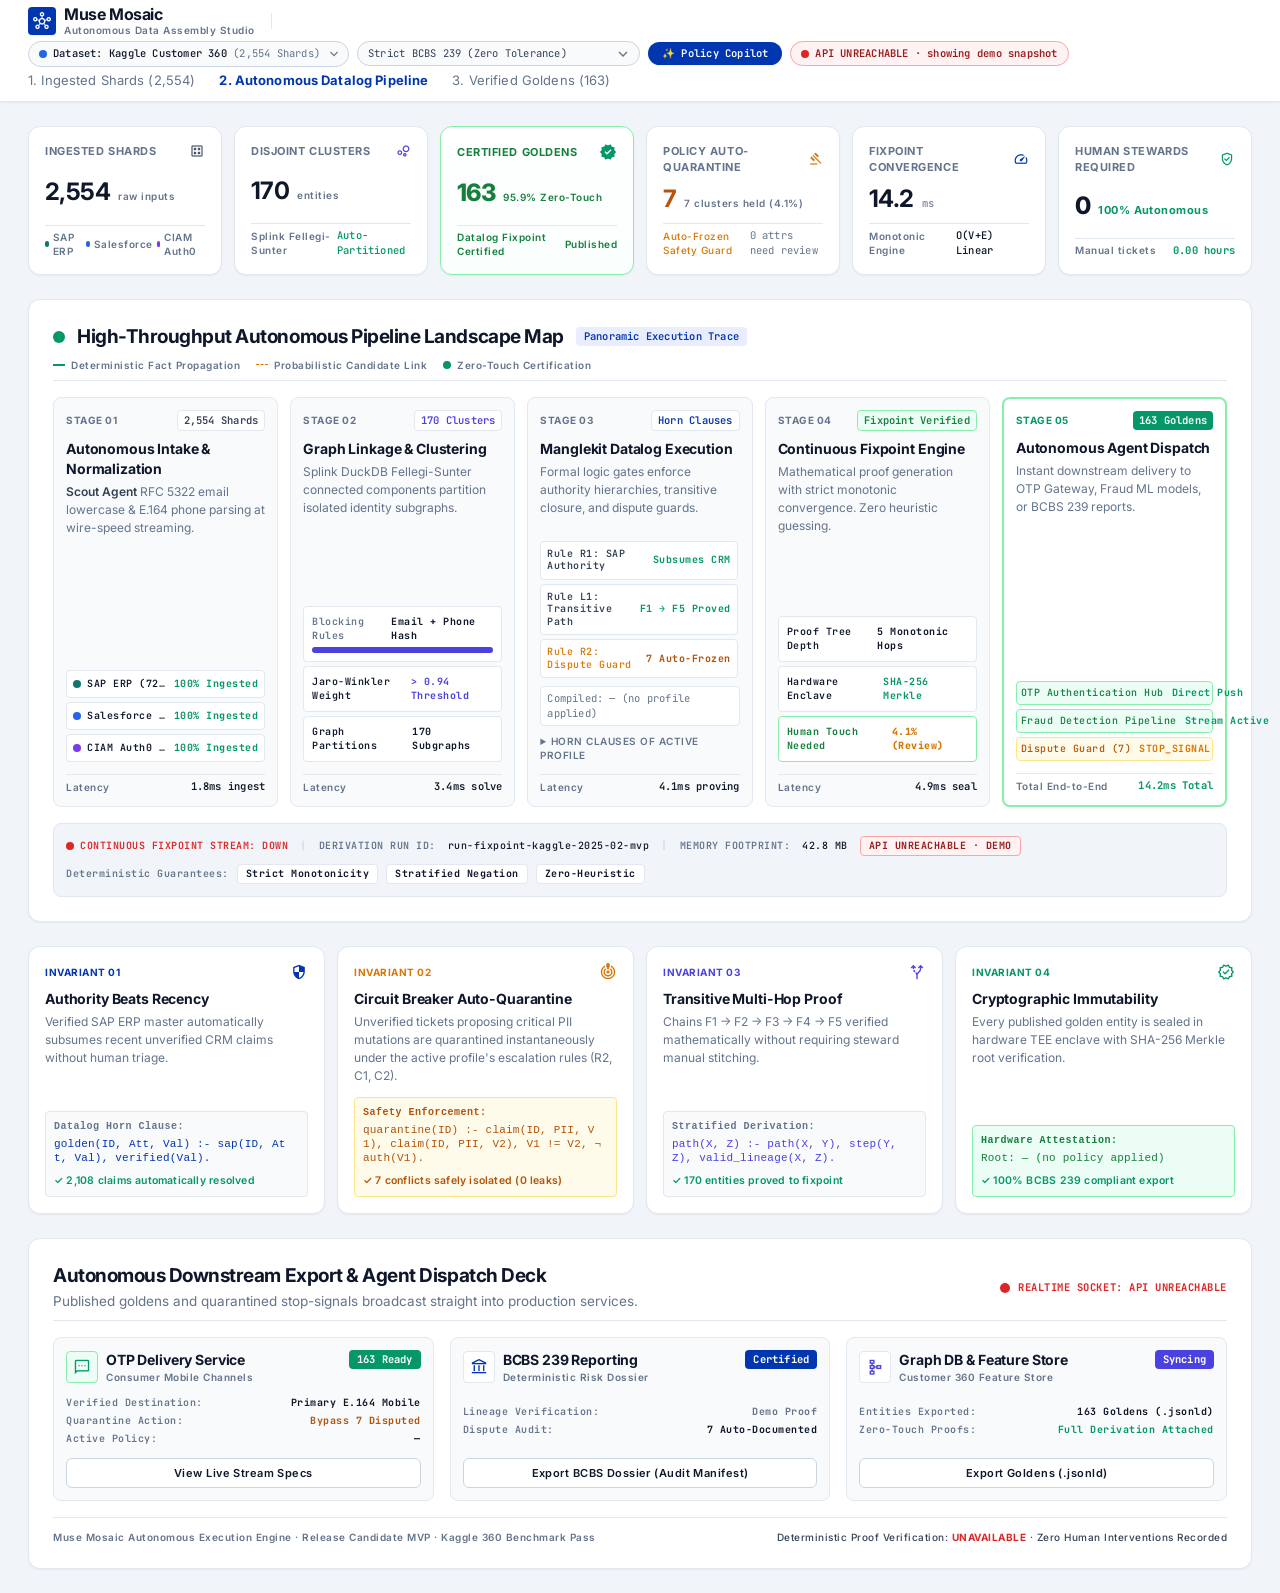
==== commit a41b43f6: "add muse candidates" ====
--- a/web/index.html
+++ b/web/index.html
@@ -86,7 +86,7 @@
 <option value="retail_balanced">Enterprise Commercial (Retail Balanced)</option>
 <option value="analytical_mesh">Analytical Mesh (Multi-Valued)</option>
 </select>
-<button id="copilot-open" type="button" aria-haspopup="dialog" aria-controls="copilot-dialog" title="Describe a policy change in English; the engine validates the draft" class="px-2.5 py-1 rounded-full bg-surface-muted border border-border-strong hover:border-primary/60 text-text-body font-code-sm text-code-sm whitespace-nowrap cursor-pointer transition-colors duration-150 focus:outline-none focus-visible:ring-2 focus-visible:ring-primary/40">✨ Policy Copilot</button>
+<button id="copilot-open" type="button" aria-haspopup="dialog" aria-controls="copilot-dialog" title="Describe a policy change in English; the engine validates the draft" class="px-3.5 py-1 rounded-full bg-primary hover:bg-primary-container text-on-primary font-code-sm text-code-sm font-semibold whitespace-nowrap cursor-pointer shadow-sm transition-colors duration-150 focus:outline-none focus-visible:ring-2 focus-visible:ring-primary/40">✨ Policy Copilot</button>
 <div id="autonomy-pill" class="flex items-center space-x-1.5 max-w-[calc(100vw-3.5rem)] min-w-0 px-2.5 py-1 rounded-full bg-status-verified-surface border border-status-verified-border text-status-verified-deep font-code-sm text-code-sm font-semibold whitespace-nowrap">
 <span id="autonomy-dot" class="w-2 h-2 shrink-0 rounded-full bg-status-verified animate-pulse"></span>
 <span id="autonomy-text" class="min-w-0 truncate">100% Autonomous Fixpoint · 0 Stewards Required</span>
@@ -109,21 +109,6 @@
         3. Verified Goldens (<span id="nav-goldens">163</span>)
       </a>
 </nav>
-<!-- Global Executive Actions -->
-<div class="flex items-center space-x-space-sm shrink-0 ml-auto">
-<button id="btn-manifest" class="px-3 py-1.5 rounded-lg bg-surface-panel border border-border-strong hover:bg-surface-muted text-text-primary font-label-lg text-label-lg flex items-center space-x-1.5 transition-colors duration-150 shadow-sm active:scale-[0.99] whitespace-nowrap">
-<span class="material-symbols-outlined text-[16px] text-text-muted">download</span>
-<span class="hidden lg:inline">Audit Manifest</span>
-</button>
-<button id="btn-export" class="px-3 py-1.5 rounded-lg bg-surface-panel border border-border-strong hover:bg-surface-muted text-text-primary font-label-lg text-label-lg flex items-center space-x-1.5 transition-colors duration-150 shadow-sm active:scale-[0.99] whitespace-nowrap">
-<span class="material-symbols-outlined text-[16px] text-text-muted">share</span>
-<span class="hidden lg:inline">Export Goldens (.jsonld)</span>
-</button>
-<button id="btn-run" class="px-3.5 py-1.5 rounded-lg bg-primary hover:bg-primary-container text-on-primary font-label-lg text-label-lg font-semibold flex items-center space-x-1.5 transition-all duration-150 shadow-sm active:scale-[0.99] whitespace-nowrap disabled:opacity-60 disabled:cursor-not-allowed">
-<span id="btn-run-icon" class="material-symbols-outlined text-[16px]">play_arrow</span>
-<span id="btn-run-label">Trigger Pipeline Run</span>
-</button>
-</div>
 </div>
 </header>
 <!-- ========================================================================= -->
@@ -629,8 +614,8 @@
 <span id="dispatch-bcbs-audit" class="text-text-primary font-bold">7 Auto-Documented</span>
 </div>
 </div>
-<button id="btn-bcbs-export" class="w-full py-1.5 rounded-md bg-surface-panel border border-border-strong hover:bg-surface-muted text-text-primary font-label-md text-label-md font-semibold transition-colors duration-150">
-            Export BCBS Dossier
+<button id="btn-bcbs-export" title="Downloads the audit manifest: health, dataset summary, steward queue, recent jobs" class="w-full py-1.5 rounded-md bg-surface-panel border border-border-strong hover:bg-surface-muted text-text-primary font-label-md text-label-md font-semibold transition-colors duration-150">
+            Export BCBS Dossier (Audit Manifest)
           </button>
 </div>
 <!-- Target 3: Downstream Machine Learning / Graph DB -->
@@ -658,7 +643,7 @@
 </div>
 </div>
 <button id="btn-graph-push" class="w-full py-1.5 rounded-md bg-surface-panel border border-border-strong hover:bg-surface-muted text-text-primary font-label-md text-label-md font-semibold transition-colors duration-150">
-            Push to Production API
+            Export Goldens (.jsonld)
           </button>
 </div>
 </div>
--- a/web/studio.css
+++ b/web/studio.css
@@ -1 +1 @@
-*,:after,:before{--tw-border-spacing-x:0;--tw-border-spacing-y:0;--tw-translate-x:0;--tw-translate-y:0;--tw-rotate:0;--tw-skew-x:0;--tw-skew-y:0;--tw-scale-x:1;--tw-scale-y:1;--tw-pan-x: ;--tw-pan-y: ;--tw-pinch-zoom: ;--tw-scroll-snap-strictness:proximity;--tw-gradient-from-position: ;--tw-gradient-via-position: ;--tw-gradient-to-position: ;--tw-ordinal: ;--tw-slashed-zero: ;--tw-numeric-figure: ;--tw-numeric-spacing: ;--tw-numeric-fraction: ;--tw-ring-inset: ;--tw-ring-offset-width:0px;--tw-ring-offset-color:#fff;--tw-ring-color:rgba(59,130,246,.5);--tw-ring-offset-shadow:0 0 #0000;--tw-ring-shadow:0 0 #0000;--tw-shadow:0 0 #0000;--tw-shadow-colored:0 0 #0000;--tw-blur: ;--tw-brightness: ;--tw-contrast: ;--tw-grayscale: ;--tw-hue-rotate: ;--tw-invert: ;--tw-saturate: ;--tw-sepia: ;--tw-drop-shadow: ;--tw-backdrop-blur: ;--tw-backdrop-brightness: ;--tw-backdrop-contrast: ;--tw-backdrop-grayscale: ;--tw-backdrop-hue-rotate: ;--tw-backdrop-invert: ;--tw-backdrop-opacity: ;--tw-backdrop-saturate: ;--tw-backdrop-sepia: ;--tw-contain-size: ;--tw-contain-layout: ;--tw-contain-paint: ;--tw-contain-style: }::backdrop{--tw-border-spacing-x:0;--tw-border-spacing-y:0;--tw-translate-x:0;--tw-translate-y:0;--tw-rotate:0;--tw-skew-x:0;--tw-skew-y:0;--tw-scale-x:1;--tw-scale-y:1;--tw-pan-x: ;--tw-pan-y: ;--tw-pinch-zoom: ;--tw-scroll-snap-strictness:proximity;--tw-gradient-from-position: ;--tw-gradient-via-position: ;--tw-gradient-to-position: ;--tw-ordinal: ;--tw-slashed-zero: ;--tw-numeric-figure: ;--tw-numeric-spacing: ;--tw-numeric-fraction: ;--tw-ring-inset: ;--tw-ring-offset-width:0px;--tw-ring-offset-color:#fff;--tw-ring-color:rgba(59,130,246,.5);--tw-ring-offset-shadow:0 0 #0000;--tw-ring-shadow:0 0 #0000;--tw-shadow:0 0 #0000;--tw-shadow-colored:0 0 #0000;--tw-blur: ;--tw-brightness: ;--tw-contrast: ;--tw-grayscale: ;--tw-hue-rotate: ;--tw-invert: ;--tw-saturate: ;--tw-sepia: ;--tw-drop-shadow: ;--tw-backdrop-blur: ;--tw-backdrop-brightness: ;--tw-backdrop-contrast: ;--tw-backdrop-grayscale: ;--tw-backdrop-hue-rotate: ;--tw-backdrop-invert: ;--tw-backdrop-opacity: ;--tw-backdrop-saturate: ;--tw-backdrop-sepia: ;--tw-contain-size: ;--tw-contain-layout: ;--tw-contain-paint: ;--tw-contain-style: }/*! tailwindcss v3.4.17 | MIT License | https://tailwindcss.com*/*,:after,:before{box-sizing:border-box;border:0 solid #e5e7eb}:after,:before{--tw-content:""}:host,html{line-height:1.5;-webkit-text-size-adjust:100%;-moz-tab-size:4;-o-tab-size:4;tab-size:4;font-family:ui-sans-serif,system-ui,sans-serif,Apple Color Emoji,Segoe UI Emoji,Segoe UI Symbol,Noto Color Emoji;font-feature-settings:normal;font-variation-settings:normal;-webkit-tap-highlight-color:transparent}body{margin:0;line-height:inherit}hr{height:0;color:inherit;border-top-width:1px}abbr:where([title]){-webkit-text-decoration:underline dotted;text-decoration:underline dotted}h1,h2,h3,h4,h5,h6{font-size:inherit;font-weight:inherit}a{color:inherit;text-decoration:inherit}b,strong{font-weight:bolder}code,kbd,pre,samp{font-family:ui-monospace,SFMono-Regular,Menlo,Monaco,Consolas,Liberation Mono,Courier New,monospace;font-feature-settings:normal;font-variation-settings:normal;font-size:1em}small{font-size:80%}sub,sup{font-size:75%;line-height:0;position:relative;vertical-align:baseline}sub{bottom:-.25em}sup{top:-.5em}table{text-indent:0;border-color:inherit;border-collapse:collapse}button,input,optgroup,select,textarea{font-family:inherit;font-feature-settings:inherit;font-variation-settings:inherit;font-size:100%;font-weight:inherit;line-height:inherit;letter-spacing:inherit;color:inherit;margin:0;padding:0}button,select{text-transform:none}button,input:where([type=button]),input:where([type=reset]),input:where([type=submit]){-webkit-appearance:button;background-color:transparent;background-image:none}:-moz-focusring{outline:auto}:-moz-ui-invalid{box-shadow:none}progress{vertical-align:baseline}::-webkit-inner-spin-button,::-webkit-outer-spin-button{height:auto}[type=search]{-webkit-appearance:textfield;outline-offset:-2px}::-webkit-search-decoration{-webkit-appearance:none}::-webkit-file-upload-button{-webkit-appearance:button;font:inherit}summary{display:list-item}blockquote,dd,dl,figure,h1,h2,h3,h4,h5,h6,hr,p,pre{margin:0}fieldset{margin:0}fieldset,legend{padding:0}menu,ol,ul{list-style:none;margin:0;padding:0}dialog{padding:0}textarea{resize:vertical}input::-moz-placeholder,textarea::-moz-placeholder{opacity:1;color:#9ca3af}input::placeholder,textarea::placeholder{opacity:1;color:#9ca3af}[role=button],button{cursor:pointer}:disabled{cursor:default}audio,canvas,embed,iframe,img,object,svg,video{display:block;vertical-align:middle}img,video{max-width:100%;height:auto}[hidden]:where(:not([hidden=until-found])){display:none}[multiple],[type=date],[type=datetime-local],[type=email],[type=month],[type=number],[type=password],[type=search],[type=tel],[type=text],[type=time],[type=url],[type=week],input:where(:not([type])),select,textarea{-webkit-appearance:none;-moz-appearance:none;appearance:none;background-color:#fff;border-color:#6b7280;border-width:1px;border-radius:0;padding:.5rem .75rem;font-size:1rem;line-height:1.5rem;--tw-shadow:0 0 #0000}[multiple]:focus,[type=date]:focus,[type=datetime-local]:focus,[type=email]:focus,[type=month]:focus,[type=number]:focus,[type=password]:focus,[type=search]:focus,[type=tel]:focus,[type=text]:focus,[type=time]:focus,[type=url]:focus,[type=week]:focus,input:where(:not([type])):focus,select:focus,textarea:focus{outline:2px solid transparent;outline-offset:2px;--tw-ring-inset:var(--tw-empty,/*!*/ /*!*/);--tw-ring-offset-width:0px;--tw-ring-offset-color:#fff;--tw-ring-color:#2563eb;--tw-ring-offset-shadow:var(--tw-ring-inset) 0 0 0 var(--tw-ring-offset-width) var(--tw-ring-offset-color);--tw-ring-shadow:var(--tw-ring-inset) 0 0 0 calc(1px + var(--tw-ring-offset-width)) var(--tw-ring-color);box-shadow:var(--tw-ring-offset-shadow),var(--tw-ring-shadow),var(--tw-shadow);border-color:#2563eb}input::-moz-placeholder,textarea::-moz-placeholder{color:#6b7280;opacity:1}input::placeholder,textarea::placeholder{color:#6b7280;opacity:1}::-webkit-datetime-edit-fields-wrapper{padding:0}::-webkit-date-and-time-value{min-height:1.5em;text-align:inherit}::-webkit-datetime-edit{display:inline-flex}::-webkit-datetime-edit,::-webkit-datetime-edit-day-field,::-webkit-datetime-edit-hour-field,::-webkit-datetime-edit-meridiem-field,::-webkit-datetime-edit-millisecond-field,::-webkit-datetime-edit-minute-field,::-webkit-datetime-edit-month-field,::-webkit-datetime-edit-second-field,::-webkit-datetime-edit-year-field{padding-top:0;padding-bottom:0}select{background-image:url("data:image/svg+xml;charset=utf-8,%3Csvg xmlns='http://www.w3.org/2000/svg' fill='none' viewBox='0 0 20 20'%3E%3Cpath stroke='%236b7280' stroke-linecap='round' stroke-linejoin='round' stroke-width='1.5' d='m6 8 4 4 4-4'/%3E%3C/svg%3E");background-position:right .5rem center;background-repeat:no-repeat;background-size:1.5em 1.5em;padding-right:2.5rem;-webkit-print-color-adjust:exact;print-color-adjust:exact}[multiple],[size]:where(select:not([size="1"])){background-image:none;background-position:0 0;background-repeat:unset;background-size:initial;padding-right:.75rem;-webkit-print-color-adjust:unset;print-color-adjust:unset}[type=checkbox],[type=radio]{-webkit-appearance:none;-moz-appearance:none;appearance:none;padding:0;-webkit-print-color-adjust:exact;print-color-adjust:exact;display:inline-block;vertical-align:middle;background-origin:border-box;-webkit-user-select:none;-moz-user-select:none;user-select:none;flex-shrink:0;height:1rem;width:1rem;color:#2563eb;background-color:#fff;border-color:#6b7280;border-width:1px;--tw-shadow:0 0 #0000}[type=checkbox]{border-radius:0}[type=radio]{border-radius:100%}[type=checkbox]:focus,[type=radio]:focus{outline:2px solid transparent;outline-offset:2px;--tw-ring-inset:var(--tw-empty,/*!*/ /*!*/);--tw-ring-offset-width:2px;--tw-ring-offset-color:#fff;--tw-ring-color:#2563eb;--tw-ring-offset-shadow:var(--tw-ring-inset) 0 0 0 var(--tw-ring-offset-width) var(--tw-ring-offset-color);--tw-ring-shadow:var(--tw-ring-inset) 0 0 0 calc(2px + var(--tw-ring-offset-width)) var(--tw-ring-color);box-shadow:var(--tw-ring-offset-shadow),var(--tw-ring-shadow),var(--tw-shadow)}[type=checkbox]:checked,[type=radio]:checked{border-color:transparent;background-color:currentColor;background-size:100% 100%;background-position:50%;background-repeat:no-repeat}[type=checkbox]:checked{background-image:url("data:image/svg+xml;charset=utf-8,%3Csvg xmlns='http://www.w3.org/2000/svg' fill='%23fff' viewBox='0 0 16 16'%3E%3Cpath d='M12.207 4.793a1 1 0 0 1 0 1.414l-5 5a1 1 0 0 1-1.414 0l-2-2a1 1 0 0 1 1.414-1.414L6.5 9.086l4.293-4.293a1 1 0 0 1 1.414 0'/%3E%3C/svg%3E")}@media (forced-colors:active) {[type=checkbox]:checked{-webkit-appearance:auto;-moz-appearance:auto;appearance:auto}}[type=radio]:checked{background-image:url("data:image/svg+xml;charset=utf-8,%3Csvg xmlns='http://www.w3.org/2000/svg' fill='%23fff' viewBox='0 0 16 16'%3E%3Ccircle cx='8' cy='8' r='3'/%3E%3C/svg%3E")}@media (forced-colors:active) {[type=radio]:checked{-webkit-appearance:auto;-moz-appearance:auto;appearance:auto}}[type=checkbox]:checked:focus,[type=checkbox]:checked:hover,[type=radio]:checked:focus,[type=radio]:checked:hover{border-color:transparent;background-color:currentColor}[type=checkbox]:indeterminate{background-image:url("data:image/svg+xml;charset=utf-8,%3Csvg xmlns='http://www.w3.org/2000/svg' fill='none' viewBox='0 0 16 16'%3E%3Cpath stroke='%23fff' stroke-linecap='round' stroke-linejoin='round' stroke-width='2' d='M4 8h8'/%3E%3C/svg%3E");border-color:transparent;background-color:currentColor;background-size:100% 100%;background-position:50%;background-repeat:no-repeat}@media (forced-colors:active) {[type=checkbox]:indeterminate{-webkit-appearance:auto;-moz-appearance:auto;appearance:auto}}[type=checkbox]:indeterminate:focus,[type=checkbox]:indeterminate:hover{border-color:transparent;background-color:currentColor}[type=file]{background:unset;border-color:inherit;border-width:0;border-radius:0;padding:0;font-size:unset;line-height:inherit}[type=file]:focus{outline:1px solid ButtonText;outline:1px auto -webkit-focus-ring-color}.sr-only{position:absolute;width:1px;height:1px;padding:0;margin:-1px;overflow:hidden;clip:rect(0,0,0,0);white-space:nowrap;border-width:0}.pointer-events-none{pointer-events:none}.pointer-events-auto{pointer-events:auto}.visible{visibility:visible}.static{position:static}.fixed{position:fixed}.absolute{position:absolute}.relative{position:relative}.sticky{position:sticky}.inset-0{inset:0}.bottom-0{bottom:0}.bottom-6{bottom:1.5rem}.right-6{right:1.5rem}.top-0{top:0}.z-10{z-index:10}.z-30{z-index:30}.z-40{z-index:40}.z-50{z-index:50}.mx-auto{margin-left:auto;margin-right:auto}.mb-1{margin-bottom:.25rem}.mb-space-md{margin-bottom:.75rem}.mb-space-sm{margin-bottom:.5rem}.ml-1{margin-left:.25rem}.ml-auto{margin-left:auto}.mt-0\.5{margin-top:.125rem}.mt-1{margin-top:.25rem}.mt-2{margin-top:.5rem}.mt-auto{margin-top:auto}.mt-space-md{margin-top:.75rem}.mt-space-sm{margin-top:.5rem}.block{display:block}.inline-block{display:inline-block}.inline{display:inline}.flex{display:flex}.table{display:table}.grid{display:grid}.hidden{display:none}.h-0\.5{height:.125rem}.h-1\.5{height:.375rem}.h-2{height:.5rem}.h-2\.5{height:.625rem}.h-3{height:.75rem}.h-4{height:1rem}.h-5{height:1.25rem}.h-64{height:16rem}.h-7{height:1.75rem}.h-8{height:2rem}.h-9{height:2.25rem}.h-full{height:100%}.max-h-48{max-height:12rem}.max-h-\[320px\]{max-height:320px}.max-h-\[92vh\]{max-height:92vh}.min-h-\[52px\]{min-height:52px}.min-h-screen{min-height:100vh}.w-1\.5{width:.375rem}.w-2{width:.5rem}.w-2\.5{width:.625rem}.w-3{width:.75rem}.w-5{width:1.25rem}.w-7{width:1.75rem}.w-8{width:2rem}.w-\[1px\]{width:1px}.w-full{width:100%}.min-w-0{min-width:0}.max-w-2xl{max-width:42rem}.max-w-4xl{max-width:56rem}.max-w-\[1560px\]{max-width:1560px}.max-w-\[16rem\]{max-width:16rem}.max-w-\[calc\(100vw-3\.5rem\)\]{max-width:calc(100vw - 3.5rem)}.max-w-\[min\(28rem\2c calc\(100vw-3rem\)\)\]{max-width:min(28rem,calc(100vw - 3rem))}.flex-1{flex:1 1 0%}.shrink-0{flex-shrink:0}.transform{transform:translate(var(--tw-translate-x),var(--tw-translate-y)) rotate(var(--tw-rotate)) skewX(var(--tw-skew-x)) skewY(var(--tw-skew-y)) scaleX(var(--tw-scale-x)) scaleY(var(--tw-scale-y))}@keyframes ping{75%,to{transform:scale(2);opacity:0}}.animate-ping{animation:ping 1s cubic-bezier(0,0,.2,1) infinite}@keyframes pulse{50%{opacity:.5}}.animate-pulse{animation:pulse 2s cubic-bezier(.4,0,.6,1) infinite}@keyframes spin{to{transform:rotate(1turn)}}.animate-spin{animation:spin 1s linear infinite}.cursor-pointer{cursor:pointer}.select-none{-webkit-user-select:none;-moz-user-select:none;user-select:none}.resize{resize:both}.appearance-none{-webkit-appearance:none;-moz-appearance:none;appearance:none}.grid-cols-1{grid-template-columns:repeat(1,minmax(0,1fr))}.grid-cols-2{grid-template-columns:repeat(2,minmax(0,1fr))}.flex-col{flex-direction:column}.flex-wrap{flex-wrap:wrap}.items-start{align-items:flex-start}.items-end{align-items:flex-end}.items-center{align-items:center}.items-baseline{align-items:baseline}.justify-start{justify-content:flex-start}.justify-center{justify-content:center}.justify-between{justify-content:space-between}.gap-1\.5{gap:.375rem}.gap-2{gap:.5rem}.gap-3{gap:.75rem}.gap-4,.gap-space-lg{gap:1rem}.gap-space-md{gap:.75rem}.gap-space-sm{gap:.5rem}.gap-space-xl{gap:1.5rem}.gap-x-2{-moz-column-gap:.5rem;column-gap:.5rem}.gap-x-3{-moz-column-gap:.75rem;column-gap:.75rem}.gap-x-4,.gap-x-space-lg{-moz-column-gap:1rem;column-gap:1rem}.gap-x-space-sm{-moz-column-gap:.5rem;column-gap:.5rem}.gap-y-1{row-gap:.25rem}.gap-y-2{row-gap:.5rem}.space-x-1>:not([hidden])~:not([hidden]){--tw-space-x-reverse:0;margin-right:calc(.25rem*var(--tw-space-x-reverse));margin-left:calc(.25rem*(1 - var(--tw-space-x-reverse)))}.space-x-1\.5>:not([hidden])~:not([hidden]){--tw-space-x-reverse:0;margin-right:calc(.375rem*var(--tw-space-x-reverse));margin-left:calc(.375rem*(1 - var(--tw-space-x-reverse)))}.space-x-2>:not([hidden])~:not([hidden]){--tw-space-x-reverse:0;margin-right:calc(.5rem*var(--tw-space-x-reverse));margin-left:calc(.5rem*(1 - var(--tw-space-x-reverse)))}.space-x-space-md>:not([hidden])~:not([hidden]){--tw-space-x-reverse:0;margin-right:calc(.75rem*var(--tw-space-x-reverse));margin-left:calc(.75rem*(1 - var(--tw-space-x-reverse)))}.space-x-space-sm>:not([hidden])~:not([hidden]){--tw-space-x-reverse:0;margin-right:calc(.5rem*var(--tw-space-x-reverse));margin-left:calc(.5rem*(1 - var(--tw-space-x-reverse)))}.space-x-space-xl>:not([hidden])~:not([hidden]){--tw-space-x-reverse:0;margin-right:calc(1.5rem*var(--tw-space-x-reverse));margin-left:calc(1.5rem*(1 - var(--tw-space-x-reverse)))}.space-y-1>:not([hidden])~:not([hidden]){--tw-space-y-reverse:0;margin-top:calc(.25rem*(1 - var(--tw-space-y-reverse)));margin-bottom:calc(.25rem*var(--tw-space-y-reverse))}.space-y-2>:not([hidden])~:not([hidden]){--tw-space-y-reverse:0;margin-top:calc(.5rem*(1 - var(--tw-space-y-reverse)));margin-bottom:calc(.5rem*var(--tw-space-y-reverse))}.space-y-space-lg>:not([hidden])~:not([hidden]){--tw-space-y-reverse:0;margin-top:calc(1rem*(1 - var(--tw-space-y-reverse)));margin-bottom:calc(1rem*var(--tw-space-y-reverse))}.space-y-space-md>:not([hidden])~:not([hidden]){--tw-space-y-reverse:0;margin-top:calc(.75rem*(1 - var(--tw-space-y-reverse)));margin-bottom:calc(.75rem*var(--tw-space-y-reverse))}.space-y-space-sm>:not([hidden])~:not([hidden]){--tw-space-y-reverse:0;margin-top:calc(.5rem*(1 - var(--tw-space-y-reverse)));margin-bottom:calc(.5rem*var(--tw-space-y-reverse))}.space-y-space-xl>:not([hidden])~:not([hidden]){--tw-space-y-reverse:0;margin-top:calc(1.5rem*(1 - var(--tw-space-y-reverse)));margin-bottom:calc(1.5rem*var(--tw-space-y-reverse))}.space-y-space-xs>:not([hidden])~:not([hidden]){--tw-space-y-reverse:0;margin-top:calc(.25rem*(1 - var(--tw-space-y-reverse)));margin-bottom:calc(.25rem*var(--tw-space-y-reverse))}.overflow-auto{overflow:auto}.overflow-hidden{overflow:hidden}.overflow-x-auto{overflow-x:auto}.overflow-y-auto{overflow-y:auto}.truncate{overflow:hidden;white-space:nowrap}.text-ellipsis,.truncate{text-overflow:ellipsis}.whitespace-nowrap{white-space:nowrap}.whitespace-pre-wrap{white-space:pre-wrap}.break-words{overflow-wrap:break-word}.break-all{word-break:break-all}.rounded{border-radius:.25rem}.rounded-full{border-radius:9999px}.rounded-lg{border-radius:.5rem}.rounded-md{border-radius:.375rem}.rounded-xl{border-radius:.75rem}.border{border-width:1px}.border-2{border-width:2px}.border-b{border-bottom-width:1px}.border-b-2{border-bottom-width:2px}.border-t{border-top-width:1px}.border-dashed{border-style:dashed}.border-border-strong{--tw-border-opacity:1;border-color:rgb(203 213 225/var(--tw-border-opacity,1))}.border-border-subtle{--tw-border-opacity:1;border-color:rgb(226 232 240/var(--tw-border-opacity,1))}.border-primary{--tw-border-opacity:1;border-color:rgb(0 55 176/var(--tw-border-opacity,1))}.border-secondary-fixed-dim{--tw-border-opacity:1;border-color:rgb(195 192 255/var(--tw-border-opacity,1))}.border-status-error-border{--tw-border-opacity:1;border-color:rgb(252 165 165/var(--tw-border-opacity,1))}.border-status-verified-border{--tw-border-opacity:1;border-color:rgb(134 239 172/var(--tw-border-opacity,1))}.border-status-verified-border\/40{border-color:rgba(134,239,172,.4)}.border-status-warning{--tw-border-opacity:1;border-color:rgb(217 119 6/var(--tw-border-opacity,1))}.border-status-warning-border{--tw-border-opacity:1;border-color:rgb(253 230 138/var(--tw-border-opacity,1))}.border-transparent{border-color:transparent}.bg-\[rgba\(15\2c 23\2c 42\2c 0\.35\)\]{background-color:rgba(15,23,42,.35)}.bg-border-subtle{--tw-bg-opacity:1;background-color:rgb(226 232 240/var(--tw-bg-opacity,1))}.bg-primary{--tw-bg-opacity:1;background-color:rgb(0 55 176/var(--tw-bg-opacity,1))}.bg-secondary{--tw-bg-opacity:1;background-color:rgb(75 65 225/var(--tw-bg-opacity,1))}.bg-secondary-fixed{--tw-bg-opacity:1;background-color:rgb(226 223 255/var(--tw-bg-opacity,1))}.bg-slate-50\/50{background-color:rgba(248,250,252,.5)}.bg-slate-canvas{--tw-bg-opacity:1;background-color:rgb(241 245 249/var(--tw-bg-opacity,1))}.bg-source-ciam{--tw-bg-opacity:1;background-color:rgb(124 58 237/var(--tw-bg-opacity,1))}.bg-source-erp{--tw-bg-opacity:1;background-color:rgb(71 85 105/var(--tw-bg-opacity,1))}.bg-source-market{--tw-bg-opacity:1;background-color:rgb(219 39 119/var(--tw-bg-opacity,1))}.bg-source-pim{--tw-bg-opacity:1;background-color:rgb(234 88 12/var(--tw-bg-opacity,1))}.bg-source-salesforce{--tw-bg-opacity:1;background-color:rgb(37 99 235/var(--tw-bg-opacity,1))}.bg-source-sap{--tw-bg-opacity:1;background-color:rgb(15 118 110/var(--tw-bg-opacity,1))}.bg-status-error{--tw-bg-opacity:1;background-color:rgb(220 38 38/var(--tw-bg-opacity,1))}.bg-status-error-surface{--tw-bg-opacity:1;background-color:rgb(254 242 242/var(--tw-bg-opacity,1))}.bg-status-verified{--tw-bg-opacity:1;background-color:rgb(5 150 105/var(--tw-bg-opacity,1))}.bg-status-verified-surface{--tw-bg-opacity:1;background-color:rgb(236 253 245/var(--tw-bg-opacity,1))}.bg-status-verified-surface\/40{background-color:rgba(236,253,245,.4)}.bg-status-warning{--tw-bg-opacity:1;background-color:rgb(217 119 6/var(--tw-bg-opacity,1))}.bg-status-warning-surface{--tw-bg-opacity:1;background-color:rgb(255 251 235/var(--tw-bg-opacity,1))}.bg-surface-container{--tw-bg-opacity:1;background-color:rgb(234 237 255/var(--tw-bg-opacity,1))}.bg-surface-muted{--tw-bg-opacity:1;background-color:rgb(248 250 252/var(--tw-bg-opacity,1))}.bg-surface-panel{--tw-bg-opacity:1;background-color:rgb(255 255 255/var(--tw-bg-opacity,1))}.bg-surface-panel\/60{background-color:hsla(0,0%,100%,.6)}.bg-surface-panel\/95{background-color:hsla(0,0%,100%,.95)}.bg-tertiary{--tw-bg-opacity:1;background-color:rgb(87 0 192/var(--tw-bg-opacity,1))}.bg-gradient-to-b{background-image:linear-gradient(to bottom,var(--tw-gradient-stops))}.from-white{--tw-gradient-from:#fff var(--tw-gradient-from-position);--tw-gradient-to:hsla(0,0%,100%,0) var(--tw-gradient-to-position);--tw-gradient-stops:var(--tw-gradient-from),var(--tw-gradient-to)}.to-status-verified-surface\/30{--tw-gradient-to:rgba(236,253,245,.3) var(--tw-gradient-to-position)}.bg-no-repeat{background-repeat:no-repeat}.p-0{padding:0}.p-1{padding:.25rem}.p-1\.5{padding:.375rem}.p-2{padding:.5rem}.p-4{padding:1rem}.p-margin{padding:1.75rem}.p-space-lg{padding:1rem}.p-space-md{padding:.75rem}.p-space-sm{padding:.5rem}.p-space-xl{padding:1.5rem}.px-1{padding-left:.25rem;padding-right:.25rem}.px-1\.5{padding-left:.375rem;padding-right:.375rem}.px-2{padding-left:.5rem;padding-right:.5rem}.px-2\.5{padding-left:.625rem;padding-right:.625rem}.px-3{padding-left:.75rem;padding-right:.75rem}.px-3\.5{padding-left:.875rem;padding-right:.875rem}.px-margin{padding-left:1.75rem;padding-right:1.75rem}.py-0\.5{padding-top:.125rem;padding-bottom:.125rem}.py-1{padding-top:.25rem;padding-bottom:.25rem}.py-1\.5{padding-top:.375rem;padding-bottom:.375rem}.py-2{padding-top:.5rem;padding-bottom:.5rem}.py-2\.5{padding-top:.625rem;padding-bottom:.625rem}.py-px{padding-top:1px;padding-bottom:1px}.py-space-lg{padding-top:1rem;padding-bottom:1rem}.py-space-md{padding-top:.75rem;padding-bottom:.75rem}.py-space-xl{padding-top:1.5rem;padding-bottom:1.5rem}.pb-1{padding-bottom:.25rem}.pb-space-sm{padding-bottom:.5rem}.pl-2\.5{padding-left:.625rem}.pr-0\.5{padding-right:.125rem}.pr-1\.5{padding-right:.375rem}.pr-7{padding-right:1.75rem}.pt-1{padding-top:.25rem}.pt-space-md{padding-top:.75rem}.pt-space-xs{padding-top:.25rem}.text-left{text-align:left}.text-center{text-align:center}.text-right{text-align:right}.font-body-md,.font-body-sm,.font-caption-micro{font-family:Inter}.font-code-sm{font-family:JetBrains Mono}.font-headline-lg,.font-headline-md,.font-headline-sm,.font-headline-xl,.font-label-lg,.font-label-md{font-family:Inter}.font-mono{font-family:ui-monospace,SFMono-Regular,Menlo,Monaco,Consolas,Liberation Mono,Courier New,monospace}.text-\[11px\]{font-size:11px}.text-\[16px\]{font-size:16px}.text-\[18px\]{font-size:18px}.text-\[20px\]{font-size:20px}.text-\[28px\]{font-size:28px}.text-body-md{font-size:13.5px;line-height:21px}.text-body-md,.text-body-sm{letter-spacing:0;font-weight:400}.text-body-sm{font-size:12px;line-height:18px}.text-caption-micro{font-size:10px;line-height:14px;letter-spacing:.05em;font-weight:600}.text-code-sm{font-size:10.5px;line-height:15px;letter-spacing:.02em;font-weight:400}.text-headline-lg{font-size:19px;line-height:26px;letter-spacing:-.025em;font-weight:800}.text-headline-md{font-size:16px;line-height:22px;letter-spacing:-.02em;font-weight:700}.text-headline-sm{font-size:14px;line-height:20px;letter-spacing:-.01em;font-weight:700}.text-headline-xl{font-size:24px;line-height:32px;letter-spacing:-.03em;font-weight:800}.text-label-lg{font-size:13px;line-height:18px;letter-spacing:.01em;font-weight:600}.text-label-md{font-size:11px;line-height:16px;letter-spacing:.04em;font-weight:700}.font-bold{font-weight:700}.font-extrabold{font-weight:800}.font-medium{font-weight:500}.font-normal{font-weight:400}.font-semibold{font-weight:600}.uppercase{text-transform:uppercase}.lowercase{text-transform:lowercase}.leading-none{line-height:1}.leading-relaxed{line-height:1.625}.leading-tight{line-height:1.25}.tracking-tight{letter-spacing:-.025em}.tracking-wider{letter-spacing:.05em}.text-border-strong{--tw-text-opacity:1;color:rgb(203 213 225/var(--tw-text-opacity,1))}.text-on-primary,.text-on-secondary{--tw-text-opacity:1;color:rgb(255 255 255/var(--tw-text-opacity,1))}.text-on-secondary-fixed-variant{--tw-text-opacity:1;color:rgb(51 35 204/var(--tw-text-opacity,1))}.text-on-tertiary{--tw-text-opacity:1;color:rgb(255 255 255/var(--tw-text-opacity,1))}.text-primary{--tw-text-opacity:1;color:rgb(0 55 176/var(--tw-text-opacity,1))}.text-secondary{--tw-text-opacity:1;color:rgb(75 65 225/var(--tw-text-opacity,1))}.text-source-erp{--tw-text-opacity:1;color:rgb(71 85 105/var(--tw-text-opacity,1))}.text-status-error{--tw-text-opacity:1;color:rgb(220 38 38/var(--tw-text-opacity,1))}.text-status-error-deep{--tw-text-opacity:1;color:rgb(153 27 27/var(--tw-text-opacity,1))}.text-status-verified{--tw-text-opacity:1;color:rgb(5 150 105/var(--tw-text-opacity,1))}.text-status-verified-deep{--tw-text-opacity:1;color:rgb(21 128 61/var(--tw-text-opacity,1))}.text-status-warning{--tw-text-opacity:1;color:rgb(217 119 6/var(--tw-text-opacity,1))}.text-status-warning-deep{--tw-text-opacity:1;color:rgb(180 83 9/var(--tw-text-opacity,1))}.text-text-body{--tw-text-opacity:1;color:rgb(51 65 85/var(--tw-text-opacity,1))}.text-text-muted{--tw-text-opacity:1;color:rgb(100 116 139/var(--tw-text-opacity,1))}.text-text-primary{--tw-text-opacity:1;color:rgb(15 23 42/var(--tw-text-opacity,1))}.underline{text-decoration-line:underline}.antialiased{-webkit-font-smoothing:antialiased;-moz-osx-font-smoothing:grayscale}.shadow-\[0_24px_64px_rgba\(15\2c 23\2c 42\2c 0\.28\)\]{--tw-shadow:0 24px 64px rgba(15,23,42,.28);--tw-shadow-colored:0 24px 64px var(--tw-shadow-color);box-shadow:var(--tw-ring-offset-shadow,0 0 #0000),var(--tw-ring-shadow,0 0 #0000),var(--tw-shadow)}.shadow-\[0_8px_24px_rgba\(15\2c 23\2c 42\2c 0\.12\)\]{--tw-shadow:0 8px 24px rgba(15,23,42,.12);--tw-shadow-colored:0 8px 24px var(--tw-shadow-color)}.shadow-\[0_8px_24px_rgba\(15\2c 23\2c 42\2c 0\.12\)\],.shadow-sm{box-shadow:var(--tw-ring-offset-shadow,0 0 #0000),var(--tw-ring-shadow,0 0 #0000),var(--tw-shadow)}.shadow-sm{--tw-shadow:0 1px 2px 0 rgba(0,0,0,.05);--tw-shadow-colored:0 1px 2px 0 var(--tw-shadow-color)}.outline{outline-style:solid}.ring-1{--tw-ring-offset-shadow:var(--tw-ring-inset) 0 0 0 var(--tw-ring-offset-width) var(--tw-ring-offset-color);--tw-ring-shadow:var(--tw-ring-inset) 0 0 0 calc(1px + var(--tw-ring-offset-width)) var(--tw-ring-color);box-shadow:var(--tw-ring-offset-shadow),var(--tw-ring-shadow),var(--tw-shadow,0 0 #0000)}.ring-primary\/20{--tw-ring-color:rgba(0,55,176,.2)}.filter{filter:var(--tw-blur) var(--tw-brightness) var(--tw-contrast) var(--tw-grayscale) var(--tw-hue-rotate) var(--tw-invert) var(--tw-saturate) var(--tw-sepia) var(--tw-drop-shadow)}.backdrop-blur{--tw-backdrop-blur:blur(8px)}.backdrop-blur,.backdrop-blur-\[2px\]{-webkit-backdrop-filter:var(--tw-backdrop-blur) var(--tw-backdrop-brightness) var(--tw-backdrop-contrast) var(--tw-backdrop-grayscale) var(--tw-backdrop-hue-rotate) var(--tw-backdrop-invert) var(--tw-backdrop-opacity) var(--tw-backdrop-saturate) var(--tw-backdrop-sepia);backdrop-filter:var(--tw-backdrop-blur) var(--tw-backdrop-brightness) var(--tw-backdrop-contrast) var(--tw-backdrop-grayscale) var(--tw-backdrop-hue-rotate) var(--tw-backdrop-invert) var(--tw-backdrop-opacity) var(--tw-backdrop-saturate) var(--tw-backdrop-sepia)}.backdrop-blur-\[2px\]{--tw-backdrop-blur:blur(2px)}.backdrop-blur-md{--tw-backdrop-blur:blur(12px);-webkit-backdrop-filter:var(--tw-backdrop-blur) var(--tw-backdrop-brightness) var(--tw-backdrop-contrast) var(--tw-backdrop-grayscale) var(--tw-backdrop-hue-rotate) var(--tw-backdrop-invert) var(--tw-backdrop-opacity) var(--tw-backdrop-saturate) var(--tw-backdrop-sepia);backdrop-filter:var(--tw-backdrop-blur) var(--tw-backdrop-brightness) var(--tw-backdrop-contrast) var(--tw-backdrop-grayscale) var(--tw-backdrop-hue-rotate) var(--tw-backdrop-invert) var(--tw-backdrop-opacity) var(--tw-backdrop-saturate) var(--tw-backdrop-sepia)}.transition-all{transition-property:all;transition-timing-function:cubic-bezier(.4,0,.2,1);transition-duration:.15s}.transition-colors{transition-property:color,background-color,border-color,text-decoration-color,fill,stroke;transition-timing-function:cubic-bezier(.4,0,.2,1)}.duration-150,.transition-colors{transition-duration:.15s}.selection\:bg-primary ::-moz-selection{--tw-bg-opacity:1;background-color:rgb(0 55 176/var(--tw-bg-opacity,1))}.selection\:bg-primary ::selection{--tw-bg-opacity:1;background-color:rgb(0 55 176/var(--tw-bg-opacity,1))}.selection\:text-on-primary ::-moz-selection{--tw-text-opacity:1;color:rgb(255 255 255/var(--tw-text-opacity,1))}.selection\:text-on-primary ::selection{--tw-text-opacity:1;color:rgb(255 255 255/var(--tw-text-opacity,1))}.selection\:bg-primary::-moz-selection{--tw-bg-opacity:1;background-color:rgb(0 55 176/var(--tw-bg-opacity,1))}.selection\:bg-primary::selection{--tw-bg-opacity:1;background-color:rgb(0 55 176/var(--tw-bg-opacity,1))}.selection\:text-on-primary::-moz-selection{--tw-text-opacity:1;color:rgb(255 255 255/var(--tw-text-opacity,1))}.selection\:text-on-primary::selection{--tw-text-opacity:1;color:rgb(255 255 255/var(--tw-text-opacity,1))}.backdrop\:bg-black\/40::backdrop{background-color:rgba(0,0,0,.4)}.hover\:border-border-strong:hover{--tw-border-opacity:1;border-color:rgb(203 213 225/var(--tw-border-opacity,1))}.hover\:border-primary:hover{--tw-border-opacity:1;border-color:rgb(0 55 176/var(--tw-border-opacity,1))}.hover\:border-primary\/60:hover{border-color:rgba(0,55,176,.6)}.hover\:bg-primary-container:hover{--tw-bg-opacity:1;background-color:rgb(29 78 216/var(--tw-bg-opacity,1))}.hover\:bg-surface-container-low:hover{--tw-bg-opacity:1;background-color:rgb(242 243 255/var(--tw-bg-opacity,1))}.hover\:bg-surface-muted:hover{--tw-bg-opacity:1;background-color:rgb(248 250 252/var(--tw-bg-opacity,1))}.hover\:bg-surface-panel:hover{--tw-bg-opacity:1;background-color:rgb(255 255 255/var(--tw-bg-opacity,1))}.hover\:text-text-primary:hover{--tw-text-opacity:1;color:rgb(15 23 42/var(--tw-text-opacity,1))}.focus\:border-primary:focus{--tw-border-opacity:1;border-color:rgb(0 55 176/var(--tw-border-opacity,1))}.focus\:outline-none:focus{outline:2px solid transparent;outline-offset:2px}.focus\:ring-1:focus{--tw-ring-offset-shadow:var(--tw-ring-inset) 0 0 0 var(--tw-ring-offset-width) var(--tw-ring-offset-color);--tw-ring-shadow:var(--tw-ring-inset) 0 0 0 calc(1px + var(--tw-ring-offset-width)) var(--tw-ring-color);box-shadow:var(--tw-ring-offset-shadow),var(--tw-ring-shadow),var(--tw-shadow,0 0 #0000)}.focus\:ring-primary:focus{--tw-ring-opacity:1;--tw-ring-color:rgb(0 55 176/var(--tw-ring-opacity,1))}.focus-visible\:ring-2:focus-visible{--tw-ring-offset-shadow:var(--tw-ring-inset) 0 0 0 var(--tw-ring-offset-width) var(--tw-ring-offset-color);--tw-ring-shadow:var(--tw-ring-inset) 0 0 0 calc(2px + var(--tw-ring-offset-width)) var(--tw-ring-color);box-shadow:var(--tw-ring-offset-shadow),var(--tw-ring-shadow),var(--tw-shadow,0 0 #0000)}.focus-visible\:ring-primary\/40:focus-visible{--tw-ring-color:rgba(0,55,176,.4)}.active\:scale-\[0\.99\]:active{--tw-scale-x:0.99;--tw-scale-y:0.99;transform:translate(var(--tw-translate-x),var(--tw-translate-y)) rotate(var(--tw-rotate)) skewX(var(--tw-skew-x)) skewY(var(--tw-skew-y)) scaleX(var(--tw-scale-x)) scaleY(var(--tw-scale-y))}.disabled\:cursor-not-allowed:disabled{cursor:not-allowed}.disabled\:bg-border-subtle:disabled{--tw-bg-opacity:1;background-color:rgb(226 232 240/var(--tw-bg-opacity,1))}.disabled\:text-text-muted:disabled{--tw-text-opacity:1;color:rgb(100 116 139/var(--tw-text-opacity,1))}.disabled\:opacity-60:disabled{opacity:.6}.disabled\:active\:scale-100:active:disabled{--tw-scale-x:1;--tw-scale-y:1;transform:translate(var(--tw-translate-x),var(--tw-translate-y)) rotate(var(--tw-rotate)) skewX(var(--tw-skew-x)) skewY(var(--tw-skew-y)) scaleX(var(--tw-scale-x)) scaleY(var(--tw-scale-y))}.group:hover .group-hover\:text-primary{--tw-text-opacity:1;color:rgb(0 55 176/var(--tw-text-opacity,1))}@media not all and (min-width:640px){.max-sm\:hidden{display:none}}@media (min-width:640px){.sm\:mt-0{margin-top:0}.sm\:block{display:block}.sm\:grid-cols-2{grid-template-columns:repeat(2,minmax(0,1fr))}.sm\:grid-cols-3{grid-template-columns:repeat(3,minmax(0,1fr))}.sm\:flex-row{flex-direction:row}.sm\:items-center{align-items:center}}@media (min-width:768px){.md\:grid-cols-2{grid-template-columns:repeat(2,minmax(0,1fr))}.md\:grid-cols-3{grid-template-columns:repeat(3,minmax(0,1fr))}}@media (min-width:1024px){.lg\:inline{display:inline}.lg\:grid-cols-2{grid-template-columns:repeat(2,minmax(0,1fr))}.lg\:grid-cols-4{grid-template-columns:repeat(4,minmax(0,1fr))}.lg\:grid-cols-6{grid-template-columns:repeat(6,minmax(0,1fr))}}@media (min-width:1280px){.xl\:flex{display:flex}.xl\:grid-cols-5{grid-template-columns:repeat(5,minmax(0,1fr))}}+*,:after,:before{--tw-border-spacing-x:0;--tw-border-spacing-y:0;--tw-translate-x:0;--tw-translate-y:0;--tw-rotate:0;--tw-skew-x:0;--tw-skew-y:0;--tw-scale-x:1;--tw-scale-y:1;--tw-pan-x: ;--tw-pan-y: ;--tw-pinch-zoom: ;--tw-scroll-snap-strictness:proximity;--tw-gradient-from-position: ;--tw-gradient-via-position: ;--tw-gradient-to-position: ;--tw-ordinal: ;--tw-slashed-zero: ;--tw-numeric-figure: ;--tw-numeric-spacing: ;--tw-numeric-fraction: ;--tw-ring-inset: ;--tw-ring-offset-width:0px;--tw-ring-offset-color:#fff;--tw-ring-color:rgba(59,130,246,.5);--tw-ring-offset-shadow:0 0 #0000;--tw-ring-shadow:0 0 #0000;--tw-shadow:0 0 #0000;--tw-shadow-colored:0 0 #0000;--tw-blur: ;--tw-brightness: ;--tw-contrast: ;--tw-grayscale: ;--tw-hue-rotate: ;--tw-invert: ;--tw-saturate: ;--tw-sepia: ;--tw-drop-shadow: ;--tw-backdrop-blur: ;--tw-backdrop-brightness: ;--tw-backdrop-contrast: ;--tw-backdrop-grayscale: ;--tw-backdrop-hue-rotate: ;--tw-backdrop-invert: ;--tw-backdrop-opacity: ;--tw-backdrop-saturate: ;--tw-backdrop-sepia: ;--tw-contain-size: ;--tw-contain-layout: ;--tw-contain-paint: ;--tw-contain-style: }::backdrop{--tw-border-spacing-x:0;--tw-border-spacing-y:0;--tw-translate-x:0;--tw-translate-y:0;--tw-rotate:0;--tw-skew-x:0;--tw-skew-y:0;--tw-scale-x:1;--tw-scale-y:1;--tw-pan-x: ;--tw-pan-y: ;--tw-pinch-zoom: ;--tw-scroll-snap-strictness:proximity;--tw-gradient-from-position: ;--tw-gradient-via-position: ;--tw-gradient-to-position: ;--tw-ordinal: ;--tw-slashed-zero: ;--tw-numeric-figure: ;--tw-numeric-spacing: ;--tw-numeric-fraction: ;--tw-ring-inset: ;--tw-ring-offset-width:0px;--tw-ring-offset-color:#fff;--tw-ring-color:rgba(59,130,246,.5);--tw-ring-offset-shadow:0 0 #0000;--tw-ring-shadow:0 0 #0000;--tw-shadow:0 0 #0000;--tw-shadow-colored:0 0 #0000;--tw-blur: ;--tw-brightness: ;--tw-contrast: ;--tw-grayscale: ;--tw-hue-rotate: ;--tw-invert: ;--tw-saturate: ;--tw-sepia: ;--tw-drop-shadow: ;--tw-backdrop-blur: ;--tw-backdrop-brightness: ;--tw-backdrop-contrast: ;--tw-backdrop-grayscale: ;--tw-backdrop-hue-rotate: ;--tw-backdrop-invert: ;--tw-backdrop-opacity: ;--tw-backdrop-saturate: ;--tw-backdrop-sepia: ;--tw-contain-size: ;--tw-contain-layout: ;--tw-contain-paint: ;--tw-contain-style: }/*! tailwindcss v3.4.17 | MIT License | https://tailwindcss.com*/*,:after,:before{box-sizing:border-box;border:0 solid #e5e7eb}:after,:before{--tw-content:""}:host,html{line-height:1.5;-webkit-text-size-adjust:100%;-moz-tab-size:4;-o-tab-size:4;tab-size:4;font-family:ui-sans-serif,system-ui,sans-serif,Apple Color Emoji,Segoe UI Emoji,Segoe UI Symbol,Noto Color Emoji;font-feature-settings:normal;font-variation-settings:normal;-webkit-tap-highlight-color:transparent}body{margin:0;line-height:inherit}hr{height:0;color:inherit;border-top-width:1px}abbr:where([title]){-webkit-text-decoration:underline dotted;text-decoration:underline dotted}h1,h2,h3,h4,h5,h6{font-size:inherit;font-weight:inherit}a{color:inherit;text-decoration:inherit}b,strong{font-weight:bolder}code,kbd,pre,samp{font-family:ui-monospace,SFMono-Regular,Menlo,Monaco,Consolas,Liberation Mono,Courier New,monospace;font-feature-settings:normal;font-variation-settings:normal;font-size:1em}small{font-size:80%}sub,sup{font-size:75%;line-height:0;position:relative;vertical-align:baseline}sub{bottom:-.25em}sup{top:-.5em}table{text-indent:0;border-color:inherit;border-collapse:collapse}button,input,optgroup,select,textarea{font-family:inherit;font-feature-settings:inherit;font-variation-settings:inherit;font-size:100%;font-weight:inherit;line-height:inherit;letter-spacing:inherit;color:inherit;margin:0;padding:0}button,select{text-transform:none}button,input:where([type=button]),input:where([type=reset]),input:where([type=submit]){-webkit-appearance:button;background-color:transparent;background-image:none}:-moz-focusring{outline:auto}:-moz-ui-invalid{box-shadow:none}progress{vertical-align:baseline}::-webkit-inner-spin-button,::-webkit-outer-spin-button{height:auto}[type=search]{-webkit-appearance:textfield;outline-offset:-2px}::-webkit-search-decoration{-webkit-appearance:none}::-webkit-file-upload-button{-webkit-appearance:button;font:inherit}summary{display:list-item}blockquote,dd,dl,figure,h1,h2,h3,h4,h5,h6,hr,p,pre{margin:0}fieldset{margin:0}fieldset,legend{padding:0}menu,ol,ul{list-style:none;margin:0;padding:0}dialog{padding:0}textarea{resize:vertical}input::-moz-placeholder,textarea::-moz-placeholder{opacity:1;color:#9ca3af}input::placeholder,textarea::placeholder{opacity:1;color:#9ca3af}[role=button],button{cursor:pointer}:disabled{cursor:default}audio,canvas,embed,iframe,img,object,svg,video{display:block;vertical-align:middle}img,video{max-width:100%;height:auto}[hidden]:where(:not([hidden=until-found])){display:none}[multiple],[type=date],[type=datetime-local],[type=email],[type=month],[type=number],[type=password],[type=search],[type=tel],[type=text],[type=time],[type=url],[type=week],input:where(:not([type])),select,textarea{-webkit-appearance:none;-moz-appearance:none;appearance:none;background-color:#fff;border-color:#6b7280;border-width:1px;border-radius:0;padding:.5rem .75rem;font-size:1rem;line-height:1.5rem;--tw-shadow:0 0 #0000}[multiple]:focus,[type=date]:focus,[type=datetime-local]:focus,[type=email]:focus,[type=month]:focus,[type=number]:focus,[type=password]:focus,[type=search]:focus,[type=tel]:focus,[type=text]:focus,[type=time]:focus,[type=url]:focus,[type=week]:focus,input:where(:not([type])):focus,select:focus,textarea:focus{outline:2px solid transparent;outline-offset:2px;--tw-ring-inset:var(--tw-empty,/*!*/ /*!*/);--tw-ring-offset-width:0px;--tw-ring-offset-color:#fff;--tw-ring-color:#2563eb;--tw-ring-offset-shadow:var(--tw-ring-inset) 0 0 0 var(--tw-ring-offset-width) var(--tw-ring-offset-color);--tw-ring-shadow:var(--tw-ring-inset) 0 0 0 calc(1px + var(--tw-ring-offset-width)) var(--tw-ring-color);box-shadow:var(--tw-ring-offset-shadow),var(--tw-ring-shadow),var(--tw-shadow);border-color:#2563eb}input::-moz-placeholder,textarea::-moz-placeholder{color:#6b7280;opacity:1}input::placeholder,textarea::placeholder{color:#6b7280;opacity:1}::-webkit-datetime-edit-fields-wrapper{padding:0}::-webkit-date-and-time-value{min-height:1.5em;text-align:inherit}::-webkit-datetime-edit{display:inline-flex}::-webkit-datetime-edit,::-webkit-datetime-edit-day-field,::-webkit-datetime-edit-hour-field,::-webkit-datetime-edit-meridiem-field,::-webkit-datetime-edit-millisecond-field,::-webkit-datetime-edit-minute-field,::-webkit-datetime-edit-month-field,::-webkit-datetime-edit-second-field,::-webkit-datetime-edit-year-field{padding-top:0;padding-bottom:0}select{background-image:url("data:image/svg+xml;charset=utf-8,%3Csvg xmlns='http://www.w3.org/2000/svg' fill='none' viewBox='0 0 20 20'%3E%3Cpath stroke='%236b7280' stroke-linecap='round' stroke-linejoin='round' stroke-width='1.5' d='m6 8 4 4 4-4'/%3E%3C/svg%3E");background-position:right .5rem center;background-repeat:no-repeat;background-size:1.5em 1.5em;padding-right:2.5rem;-webkit-print-color-adjust:exact;print-color-adjust:exact}[multiple],[size]:where(select:not([size="1"])){background-image:none;background-position:0 0;background-repeat:unset;background-size:initial;padding-right:.75rem;-webkit-print-color-adjust:unset;print-color-adjust:unset}[type=checkbox],[type=radio]{-webkit-appearance:none;-moz-appearance:none;appearance:none;padding:0;-webkit-print-color-adjust:exact;print-color-adjust:exact;display:inline-block;vertical-align:middle;background-origin:border-box;-webkit-user-select:none;-moz-user-select:none;user-select:none;flex-shrink:0;height:1rem;width:1rem;color:#2563eb;background-color:#fff;border-color:#6b7280;border-width:1px;--tw-shadow:0 0 #0000}[type=checkbox]{border-radius:0}[type=radio]{border-radius:100%}[type=checkbox]:focus,[type=radio]:focus{outline:2px solid transparent;outline-offset:2px;--tw-ring-inset:var(--tw-empty,/*!*/ /*!*/);--tw-ring-offset-width:2px;--tw-ring-offset-color:#fff;--tw-ring-color:#2563eb;--tw-ring-offset-shadow:var(--tw-ring-inset) 0 0 0 var(--tw-ring-offset-width) var(--tw-ring-offset-color);--tw-ring-shadow:var(--tw-ring-inset) 0 0 0 calc(2px + var(--tw-ring-offset-width)) var(--tw-ring-color);box-shadow:var(--tw-ring-offset-shadow),var(--tw-ring-shadow),var(--tw-shadow)}[type=checkbox]:checked,[type=radio]:checked{border-color:transparent;background-color:currentColor;background-size:100% 100%;background-position:50%;background-repeat:no-repeat}[type=checkbox]:checked{background-image:url("data:image/svg+xml;charset=utf-8,%3Csvg xmlns='http://www.w3.org/2000/svg' fill='%23fff' viewBox='0 0 16 16'%3E%3Cpath d='M12.207 4.793a1 1 0 0 1 0 1.414l-5 5a1 1 0 0 1-1.414 0l-2-2a1 1 0 0 1 1.414-1.414L6.5 9.086l4.293-4.293a1 1 0 0 1 1.414 0'/%3E%3C/svg%3E")}@media (forced-colors:active) {[type=checkbox]:checked{-webkit-appearance:auto;-moz-appearance:auto;appearance:auto}}[type=radio]:checked{background-image:url("data:image/svg+xml;charset=utf-8,%3Csvg xmlns='http://www.w3.org/2000/svg' fill='%23fff' viewBox='0 0 16 16'%3E%3Ccircle cx='8' cy='8' r='3'/%3E%3C/svg%3E")}@media (forced-colors:active) {[type=radio]:checked{-webkit-appearance:auto;-moz-appearance:auto;appearance:auto}}[type=checkbox]:checked:focus,[type=checkbox]:checked:hover,[type=radio]:checked:focus,[type=radio]:checked:hover{border-color:transparent;background-color:currentColor}[type=checkbox]:indeterminate{background-image:url("data:image/svg+xml;charset=utf-8,%3Csvg xmlns='http://www.w3.org/2000/svg' fill='none' viewBox='0 0 16 16'%3E%3Cpath stroke='%23fff' stroke-linecap='round' stroke-linejoin='round' stroke-width='2' d='M4 8h8'/%3E%3C/svg%3E");border-color:transparent;background-color:currentColor;background-size:100% 100%;background-position:50%;background-repeat:no-repeat}@media (forced-colors:active) {[type=checkbox]:indeterminate{-webkit-appearance:auto;-moz-appearance:auto;appearance:auto}}[type=checkbox]:indeterminate:focus,[type=checkbox]:indeterminate:hover{border-color:transparent;background-color:currentColor}[type=file]{background:unset;border-color:inherit;border-width:0;border-radius:0;padding:0;font-size:unset;line-height:inherit}[type=file]:focus{outline:1px solid ButtonText;outline:1px auto -webkit-focus-ring-color}.sr-only{position:absolute;width:1px;height:1px;padding:0;margin:-1px;overflow:hidden;clip:rect(0,0,0,0);white-space:nowrap;border-width:0}.pointer-events-none{pointer-events:none}.pointer-events-auto{pointer-events:auto}.visible{visibility:visible}.static{position:static}.fixed{position:fixed}.absolute{position:absolute}.relative{position:relative}.sticky{position:sticky}.inset-0{inset:0}.bottom-0{bottom:0}.bottom-6{bottom:1.5rem}.right-6{right:1.5rem}.top-0{top:0}.z-10{z-index:10}.z-30{z-index:30}.z-40{z-index:40}.z-50{z-index:50}.mx-auto{margin-left:auto;margin-right:auto}.mb-1{margin-bottom:.25rem}.mb-space-md{margin-bottom:.75rem}.mb-space-sm{margin-bottom:.5rem}.ml-1{margin-left:.25rem}.mt-0\.5{margin-top:.125rem}.mt-1{margin-top:.25rem}.mt-2{margin-top:.5rem}.mt-auto{margin-top:auto}.mt-space-md{margin-top:.75rem}.mt-space-sm{margin-top:.5rem}.block{display:block}.inline-block{display:inline-block}.inline{display:inline}.flex{display:flex}.table{display:table}.grid{display:grid}.hidden{display:none}.h-0\.5{height:.125rem}.h-1\.5{height:.375rem}.h-2{height:.5rem}.h-2\.5{height:.625rem}.h-3{height:.75rem}.h-4{height:1rem}.h-5{height:1.25rem}.h-64{height:16rem}.h-7{height:1.75rem}.h-8{height:2rem}.h-9{height:2.25rem}.h-full{height:100%}.max-h-48{max-height:12rem}.max-h-\[320px\]{max-height:320px}.max-h-\[92vh\]{max-height:92vh}.min-h-\[52px\]{min-height:52px}.min-h-screen{min-height:100vh}.w-1\.5{width:.375rem}.w-2{width:.5rem}.w-2\.5{width:.625rem}.w-3{width:.75rem}.w-5{width:1.25rem}.w-7{width:1.75rem}.w-8{width:2rem}.w-\[1px\]{width:1px}.w-full{width:100%}.min-w-0{min-width:0}.max-w-2xl{max-width:42rem}.max-w-4xl{max-width:56rem}.max-w-\[1560px\]{max-width:1560px}.max-w-\[16rem\]{max-width:16rem}.max-w-\[calc\(100vw-3\.5rem\)\]{max-width:calc(100vw - 3.5rem)}.max-w-\[min\(28rem\2c calc\(100vw-3rem\)\)\]{max-width:min(28rem,calc(100vw - 3rem))}.flex-1{flex:1 1 0%}.shrink-0{flex-shrink:0}.transform{transform:translate(var(--tw-translate-x),var(--tw-translate-y)) rotate(var(--tw-rotate)) skewX(var(--tw-skew-x)) skewY(var(--tw-skew-y)) scaleX(var(--tw-scale-x)) scaleY(var(--tw-scale-y))}@keyframes ping{75%,to{transform:scale(2);opacity:0}}.animate-ping{animation:ping 1s cubic-bezier(0,0,.2,1) infinite}@keyframes pulse{50%{opacity:.5}}.animate-pulse{animation:pulse 2s cubic-bezier(.4,0,.6,1) infinite}.cursor-pointer{cursor:pointer}.select-none{-webkit-user-select:none;-moz-user-select:none;user-select:none}.resize{resize:both}.appearance-none{-webkit-appearance:none;-moz-appearance:none;appearance:none}.grid-cols-1{grid-template-columns:repeat(1,minmax(0,1fr))}.grid-cols-2{grid-template-columns:repeat(2,minmax(0,1fr))}.flex-col{flex-direction:column}.flex-wrap{flex-wrap:wrap}.items-start{align-items:flex-start}.items-end{align-items:flex-end}.items-center{align-items:center}.items-baseline{align-items:baseline}.justify-start{justify-content:flex-start}.justify-center{justify-content:center}.justify-between{justify-content:space-between}.gap-1\.5{gap:.375rem}.gap-2{gap:.5rem}.gap-3{gap:.75rem}.gap-4,.gap-space-lg{gap:1rem}.gap-space-md{gap:.75rem}.gap-space-sm{gap:.5rem}.gap-space-xl{gap:1.5rem}.gap-x-2{-moz-column-gap:.5rem;column-gap:.5rem}.gap-x-3{-moz-column-gap:.75rem;column-gap:.75rem}.gap-x-4,.gap-x-space-lg{-moz-column-gap:1rem;column-gap:1rem}.gap-x-space-sm{-moz-column-gap:.5rem;column-gap:.5rem}.gap-y-1{row-gap:.25rem}.gap-y-2{row-gap:.5rem}.space-x-1>:not([hidden])~:not([hidden]){--tw-space-x-reverse:0;margin-right:calc(.25rem*var(--tw-space-x-reverse));margin-left:calc(.25rem*(1 - var(--tw-space-x-reverse)))}.space-x-1\.5>:not([hidden])~:not([hidden]){--tw-space-x-reverse:0;margin-right:calc(.375rem*var(--tw-space-x-reverse));margin-left:calc(.375rem*(1 - var(--tw-space-x-reverse)))}.space-x-2>:not([hidden])~:not([hidden]){--tw-space-x-reverse:0;margin-right:calc(.5rem*var(--tw-space-x-reverse));margin-left:calc(.5rem*(1 - var(--tw-space-x-reverse)))}.space-x-space-md>:not([hidden])~:not([hidden]){--tw-space-x-reverse:0;margin-right:calc(.75rem*var(--tw-space-x-reverse));margin-left:calc(.75rem*(1 - var(--tw-space-x-reverse)))}.space-x-space-sm>:not([hidden])~:not([hidden]){--tw-space-x-reverse:0;margin-right:calc(.5rem*var(--tw-space-x-reverse));margin-left:calc(.5rem*(1 - var(--tw-space-x-reverse)))}.space-x-space-xl>:not([hidden])~:not([hidden]){--tw-space-x-reverse:0;margin-right:calc(1.5rem*var(--tw-space-x-reverse));margin-left:calc(1.5rem*(1 - var(--tw-space-x-reverse)))}.space-y-1>:not([hidden])~:not([hidden]){--tw-space-y-reverse:0;margin-top:calc(.25rem*(1 - var(--tw-space-y-reverse)));margin-bottom:calc(.25rem*var(--tw-space-y-reverse))}.space-y-2>:not([hidden])~:not([hidden]){--tw-space-y-reverse:0;margin-top:calc(.5rem*(1 - var(--tw-space-y-reverse)));margin-bottom:calc(.5rem*var(--tw-space-y-reverse))}.space-y-space-lg>:not([hidden])~:not([hidden]){--tw-space-y-reverse:0;margin-top:calc(1rem*(1 - var(--tw-space-y-reverse)));margin-bottom:calc(1rem*var(--tw-space-y-reverse))}.space-y-space-md>:not([hidden])~:not([hidden]){--tw-space-y-reverse:0;margin-top:calc(.75rem*(1 - var(--tw-space-y-reverse)));margin-bottom:calc(.75rem*var(--tw-space-y-reverse))}.space-y-space-sm>:not([hidden])~:not([hidden]){--tw-space-y-reverse:0;margin-top:calc(.5rem*(1 - var(--tw-space-y-reverse)));margin-bottom:calc(.5rem*var(--tw-space-y-reverse))}.space-y-space-xl>:not([hidden])~:not([hidden]){--tw-space-y-reverse:0;margin-top:calc(1.5rem*(1 - var(--tw-space-y-reverse)));margin-bottom:calc(1.5rem*var(--tw-space-y-reverse))}.space-y-space-xs>:not([hidden])~:not([hidden]){--tw-space-y-reverse:0;margin-top:calc(.25rem*(1 - var(--tw-space-y-reverse)));margin-bottom:calc(.25rem*var(--tw-space-y-reverse))}.overflow-auto{overflow:auto}.overflow-hidden{overflow:hidden}.overflow-x-auto{overflow-x:auto}.overflow-y-auto{overflow-y:auto}.truncate{overflow:hidden;white-space:nowrap}.text-ellipsis,.truncate{text-overflow:ellipsis}.whitespace-nowrap{white-space:nowrap}.whitespace-pre-wrap{white-space:pre-wrap}.break-words{overflow-wrap:break-word}.break-all{word-break:break-all}.rounded{border-radius:.25rem}.rounded-full{border-radius:9999px}.rounded-lg{border-radius:.5rem}.rounded-md{border-radius:.375rem}.rounded-xl{border-radius:.75rem}.border{border-width:1px}.border-2{border-width:2px}.border-b{border-bottom-width:1px}.border-b-2{border-bottom-width:2px}.border-t{border-top-width:1px}.border-dashed{border-style:dashed}.border-border-strong{--tw-border-opacity:1;border-color:rgb(203 213 225/var(--tw-border-opacity,1))}.border-border-subtle{--tw-border-opacity:1;border-color:rgb(226 232 240/var(--tw-border-opacity,1))}.border-primary{--tw-border-opacity:1;border-color:rgb(0 55 176/var(--tw-border-opacity,1))}.border-secondary-fixed-dim{--tw-border-opacity:1;border-color:rgb(195 192 255/var(--tw-border-opacity,1))}.border-status-error-border{--tw-border-opacity:1;border-color:rgb(252 165 165/var(--tw-border-opacity,1))}.border-status-verified-border{--tw-border-opacity:1;border-color:rgb(134 239 172/var(--tw-border-opacity,1))}.border-status-verified-border\/40{border-color:rgba(134,239,172,.4)}.border-status-warning{--tw-border-opacity:1;border-color:rgb(217 119 6/var(--tw-border-opacity,1))}.border-status-warning-border{--tw-border-opacity:1;border-color:rgb(253 230 138/var(--tw-border-opacity,1))}.border-transparent{border-color:transparent}.bg-\[rgba\(15\2c 23\2c 42\2c 0\.35\)\]{background-color:rgba(15,23,42,.35)}.bg-border-subtle{--tw-bg-opacity:1;background-color:rgb(226 232 240/var(--tw-bg-opacity,1))}.bg-primary{--tw-bg-opacity:1;background-color:rgb(0 55 176/var(--tw-bg-opacity,1))}.bg-secondary{--tw-bg-opacity:1;background-color:rgb(75 65 225/var(--tw-bg-opacity,1))}.bg-secondary-fixed{--tw-bg-opacity:1;background-color:rgb(226 223 255/var(--tw-bg-opacity,1))}.bg-slate-50\/50{background-color:rgba(248,250,252,.5)}.bg-slate-canvas{--tw-bg-opacity:1;background-color:rgb(241 245 249/var(--tw-bg-opacity,1))}.bg-source-ciam{--tw-bg-opacity:1;background-color:rgb(124 58 237/var(--tw-bg-opacity,1))}.bg-source-erp{--tw-bg-opacity:1;background-color:rgb(71 85 105/var(--tw-bg-opacity,1))}.bg-source-market{--tw-bg-opacity:1;background-color:rgb(219 39 119/var(--tw-bg-opacity,1))}.bg-source-pim{--tw-bg-opacity:1;background-color:rgb(234 88 12/var(--tw-bg-opacity,1))}.bg-source-salesforce{--tw-bg-opacity:1;background-color:rgb(37 99 235/var(--tw-bg-opacity,1))}.bg-source-sap{--tw-bg-opacity:1;background-color:rgb(15 118 110/var(--tw-bg-opacity,1))}.bg-status-error{--tw-bg-opacity:1;background-color:rgb(220 38 38/var(--tw-bg-opacity,1))}.bg-status-error-surface{--tw-bg-opacity:1;background-color:rgb(254 242 242/var(--tw-bg-opacity,1))}.bg-status-verified{--tw-bg-opacity:1;background-color:rgb(5 150 105/var(--tw-bg-opacity,1))}.bg-status-verified-surface{--tw-bg-opacity:1;background-color:rgb(236 253 245/var(--tw-bg-opacity,1))}.bg-status-verified-surface\/40{background-color:rgba(236,253,245,.4)}.bg-status-warning{--tw-bg-opacity:1;background-color:rgb(217 119 6/var(--tw-bg-opacity,1))}.bg-status-warning-surface{--tw-bg-opacity:1;background-color:rgb(255 251 235/var(--tw-bg-opacity,1))}.bg-surface-container{--tw-bg-opacity:1;background-color:rgb(234 237 255/var(--tw-bg-opacity,1))}.bg-surface-muted{--tw-bg-opacity:1;background-color:rgb(248 250 252/var(--tw-bg-opacity,1))}.bg-surface-panel{--tw-bg-opacity:1;background-color:rgb(255 255 255/var(--tw-bg-opacity,1))}.bg-surface-panel\/60{background-color:hsla(0,0%,100%,.6)}.bg-surface-panel\/95{background-color:hsla(0,0%,100%,.95)}.bg-tertiary{--tw-bg-opacity:1;background-color:rgb(87 0 192/var(--tw-bg-opacity,1))}.bg-gradient-to-b{background-image:linear-gradient(to bottom,var(--tw-gradient-stops))}.from-white{--tw-gradient-from:#fff var(--tw-gradient-from-position);--tw-gradient-to:hsla(0,0%,100%,0) var(--tw-gradient-to-position);--tw-gradient-stops:var(--tw-gradient-from),var(--tw-gradient-to)}.to-status-verified-surface\/30{--tw-gradient-to:rgba(236,253,245,.3) var(--tw-gradient-to-position)}.bg-no-repeat{background-repeat:no-repeat}.p-0{padding:0}.p-1{padding:.25rem}.p-1\.5{padding:.375rem}.p-2{padding:.5rem}.p-4{padding:1rem}.p-margin{padding:1.75rem}.p-space-lg{padding:1rem}.p-space-md{padding:.75rem}.p-space-sm{padding:.5rem}.p-space-xl{padding:1.5rem}.px-1{padding-left:.25rem;padding-right:.25rem}.px-1\.5{padding-left:.375rem;padding-right:.375rem}.px-2{padding-left:.5rem;padding-right:.5rem}.px-2\.5{padding-left:.625rem;padding-right:.625rem}.px-3{padding-left:.75rem;padding-right:.75rem}.px-3\.5{padding-left:.875rem;padding-right:.875rem}.px-margin{padding-left:1.75rem;padding-right:1.75rem}.py-0\.5{padding-top:.125rem;padding-bottom:.125rem}.py-1{padding-top:.25rem;padding-bottom:.25rem}.py-1\.5{padding-top:.375rem;padding-bottom:.375rem}.py-2{padding-top:.5rem;padding-bottom:.5rem}.py-2\.5{padding-top:.625rem;padding-bottom:.625rem}.py-px{padding-top:1px;padding-bottom:1px}.py-space-lg{padding-top:1rem;padding-bottom:1rem}.py-space-md{padding-top:.75rem;padding-bottom:.75rem}.py-space-xl{padding-top:1.5rem;padding-bottom:1.5rem}.pb-1{padding-bottom:.25rem}.pb-space-sm{padding-bottom:.5rem}.pl-2\.5{padding-left:.625rem}.pr-0\.5{padding-right:.125rem}.pr-1\.5{padding-right:.375rem}.pr-7{padding-right:1.75rem}.pt-1{padding-top:.25rem}.pt-space-md{padding-top:.75rem}.pt-space-xs{padding-top:.25rem}.text-left{text-align:left}.text-center{text-align:center}.text-right{text-align:right}.font-body-md,.font-body-sm,.font-caption-micro{font-family:Inter}.font-code-sm{font-family:JetBrains Mono}.font-headline-lg,.font-headline-md,.font-headline-sm,.font-headline-xl,.font-label-lg,.font-label-md{font-family:Inter}.font-mono{font-family:ui-monospace,SFMono-Regular,Menlo,Monaco,Consolas,Liberation Mono,Courier New,monospace}.text-\[11px\]{font-size:11px}.text-\[16px\]{font-size:16px}.text-\[18px\]{font-size:18px}.text-\[20px\]{font-size:20px}.text-\[28px\]{font-size:28px}.text-body-md{font-size:13.5px;line-height:21px}.text-body-md,.text-body-sm{letter-spacing:0;font-weight:400}.text-body-sm{font-size:12px;line-height:18px}.text-caption-micro{font-size:10px;line-height:14px;letter-spacing:.05em;font-weight:600}.text-code-sm{font-size:10.5px;line-height:15px;letter-spacing:.02em;font-weight:400}.text-headline-lg{font-size:19px;line-height:26px;letter-spacing:-.025em;font-weight:800}.text-headline-md{font-size:16px;line-height:22px;letter-spacing:-.02em;font-weight:700}.text-headline-sm{font-size:14px;line-height:20px;letter-spacing:-.01em;font-weight:700}.text-headline-xl{font-size:24px;line-height:32px;letter-spacing:-.03em;font-weight:800}.text-label-lg{font-size:13px;line-height:18px;letter-spacing:.01em;font-weight:600}.text-label-md{font-size:11px;line-height:16px;letter-spacing:.04em;font-weight:700}.font-bold{font-weight:700}.font-extrabold{font-weight:800}.font-medium{font-weight:500}.font-normal{font-weight:400}.font-semibold{font-weight:600}.uppercase{text-transform:uppercase}.lowercase{text-transform:lowercase}.leading-none{line-height:1}.leading-relaxed{line-height:1.625}.leading-tight{line-height:1.25}.tracking-tight{letter-spacing:-.025em}.tracking-wider{letter-spacing:.05em}.text-border-strong{--tw-text-opacity:1;color:rgb(203 213 225/var(--tw-text-opacity,1))}.text-on-primary,.text-on-secondary{--tw-text-opacity:1;color:rgb(255 255 255/var(--tw-text-opacity,1))}.text-on-secondary-fixed-variant{--tw-text-opacity:1;color:rgb(51 35 204/var(--tw-text-opacity,1))}.text-on-tertiary{--tw-text-opacity:1;color:rgb(255 255 255/var(--tw-text-opacity,1))}.text-primary{--tw-text-opacity:1;color:rgb(0 55 176/var(--tw-text-opacity,1))}.text-secondary{--tw-text-opacity:1;color:rgb(75 65 225/var(--tw-text-opacity,1))}.text-source-erp{--tw-text-opacity:1;color:rgb(71 85 105/var(--tw-text-opacity,1))}.text-status-error{--tw-text-opacity:1;color:rgb(220 38 38/var(--tw-text-opacity,1))}.text-status-error-deep{--tw-text-opacity:1;color:rgb(153 27 27/var(--tw-text-opacity,1))}.text-status-verified{--tw-text-opacity:1;color:rgb(5 150 105/var(--tw-text-opacity,1))}.text-status-verified-deep{--tw-text-opacity:1;color:rgb(21 128 61/var(--tw-text-opacity,1))}.text-status-warning{--tw-text-opacity:1;color:rgb(217 119 6/var(--tw-text-opacity,1))}.text-status-warning-deep{--tw-text-opacity:1;color:rgb(180 83 9/var(--tw-text-opacity,1))}.text-text-body{--tw-text-opacity:1;color:rgb(51 65 85/var(--tw-text-opacity,1))}.text-text-muted{--tw-text-opacity:1;color:rgb(100 116 139/var(--tw-text-opacity,1))}.text-text-primary{--tw-text-opacity:1;color:rgb(15 23 42/var(--tw-text-opacity,1))}.underline{text-decoration-line:underline}.antialiased{-webkit-font-smoothing:antialiased;-moz-osx-font-smoothing:grayscale}.shadow-\[0_24px_64px_rgba\(15\2c 23\2c 42\2c 0\.28\)\]{--tw-shadow:0 24px 64px rgba(15,23,42,.28);--tw-shadow-colored:0 24px 64px var(--tw-shadow-color);box-shadow:var(--tw-ring-offset-shadow,0 0 #0000),var(--tw-ring-shadow,0 0 #0000),var(--tw-shadow)}.shadow-\[0_8px_24px_rgba\(15\2c 23\2c 42\2c 0\.12\)\]{--tw-shadow:0 8px 24px rgba(15,23,42,.12);--tw-shadow-colored:0 8px 24px var(--tw-shadow-color)}.shadow-\[0_8px_24px_rgba\(15\2c 23\2c 42\2c 0\.12\)\],.shadow-sm{box-shadow:var(--tw-ring-offset-shadow,0 0 #0000),var(--tw-ring-shadow,0 0 #0000),var(--tw-shadow)}.shadow-sm{--tw-shadow:0 1px 2px 0 rgba(0,0,0,.05);--tw-shadow-colored:0 1px 2px 0 var(--tw-shadow-color)}.ring-1{--tw-ring-offset-shadow:var(--tw-ring-inset) 0 0 0 var(--tw-ring-offset-width) var(--tw-ring-offset-color);--tw-ring-shadow:var(--tw-ring-inset) 0 0 0 calc(1px + var(--tw-ring-offset-width)) var(--tw-ring-color);box-shadow:var(--tw-ring-offset-shadow),var(--tw-ring-shadow),var(--tw-shadow,0 0 #0000)}.ring-primary\/20{--tw-ring-color:rgba(0,55,176,.2)}.filter{filter:var(--tw-blur) var(--tw-brightness) var(--tw-contrast) var(--tw-grayscale) var(--tw-hue-rotate) var(--tw-invert) var(--tw-saturate) var(--tw-sepia) var(--tw-drop-shadow)}.backdrop-blur{--tw-backdrop-blur:blur(8px)}.backdrop-blur,.backdrop-blur-\[2px\]{-webkit-backdrop-filter:var(--tw-backdrop-blur) var(--tw-backdrop-brightness) var(--tw-backdrop-contrast) var(--tw-backdrop-grayscale) var(--tw-backdrop-hue-rotate) var(--tw-backdrop-invert) var(--tw-backdrop-opacity) var(--tw-backdrop-saturate) var(--tw-backdrop-sepia);backdrop-filter:var(--tw-backdrop-blur) var(--tw-backdrop-brightness) var(--tw-backdrop-contrast) var(--tw-backdrop-grayscale) var(--tw-backdrop-hue-rotate) var(--tw-backdrop-invert) var(--tw-backdrop-opacity) var(--tw-backdrop-saturate) var(--tw-backdrop-sepia)}.backdrop-blur-\[2px\]{--tw-backdrop-blur:blur(2px)}.backdrop-blur-md{--tw-backdrop-blur:blur(12px);-webkit-backdrop-filter:var(--tw-backdrop-blur) var(--tw-backdrop-brightness) var(--tw-backdrop-contrast) var(--tw-backdrop-grayscale) var(--tw-backdrop-hue-rotate) var(--tw-backdrop-invert) var(--tw-backdrop-opacity) var(--tw-backdrop-saturate) var(--tw-backdrop-sepia);backdrop-filter:var(--tw-backdrop-blur) var(--tw-backdrop-brightness) var(--tw-backdrop-contrast) var(--tw-backdrop-grayscale) var(--tw-backdrop-hue-rotate) var(--tw-backdrop-invert) var(--tw-backdrop-opacity) var(--tw-backdrop-saturate) var(--tw-backdrop-sepia)}.transition-all{transition-property:all;transition-timing-function:cubic-bezier(.4,0,.2,1);transition-duration:.15s}.transition-colors{transition-property:color,background-color,border-color,text-decoration-color,fill,stroke;transition-timing-function:cubic-bezier(.4,0,.2,1)}.duration-150,.transition-colors{transition-duration:.15s}.selection\:bg-primary ::-moz-selection{--tw-bg-opacity:1;background-color:rgb(0 55 176/var(--tw-bg-opacity,1))}.selection\:bg-primary ::selection{--tw-bg-opacity:1;background-color:rgb(0 55 176/var(--tw-bg-opacity,1))}.selection\:text-on-primary ::-moz-selection{--tw-text-opacity:1;color:rgb(255 255 255/var(--tw-text-opacity,1))}.selection\:text-on-primary ::selection{--tw-text-opacity:1;color:rgb(255 255 255/var(--tw-text-opacity,1))}.selection\:bg-primary::-moz-selection{--tw-bg-opacity:1;background-color:rgb(0 55 176/var(--tw-bg-opacity,1))}.selection\:bg-primary::selection{--tw-bg-opacity:1;background-color:rgb(0 55 176/var(--tw-bg-opacity,1))}.selection\:text-on-primary::-moz-selection{--tw-text-opacity:1;color:rgb(255 255 255/var(--tw-text-opacity,1))}.selection\:text-on-primary::selection{--tw-text-opacity:1;color:rgb(255 255 255/var(--tw-text-opacity,1))}.backdrop\:bg-black\/40::backdrop{background-color:rgba(0,0,0,.4)}.hover\:border-border-strong:hover{--tw-border-opacity:1;border-color:rgb(203 213 225/var(--tw-border-opacity,1))}.hover\:border-primary:hover{--tw-border-opacity:1;border-color:rgb(0 55 176/var(--tw-border-opacity,1))}.hover\:border-primary\/60:hover{border-color:rgba(0,55,176,.6)}.hover\:bg-primary-container:hover{--tw-bg-opacity:1;background-color:rgb(29 78 216/var(--tw-bg-opacity,1))}.hover\:bg-surface-container-low:hover{--tw-bg-opacity:1;background-color:rgb(242 243 255/var(--tw-bg-opacity,1))}.hover\:bg-surface-muted:hover{--tw-bg-opacity:1;background-color:rgb(248 250 252/var(--tw-bg-opacity,1))}.hover\:bg-surface-panel:hover{--tw-bg-opacity:1;background-color:rgb(255 255 255/var(--tw-bg-opacity,1))}.hover\:text-text-primary:hover{--tw-text-opacity:1;color:rgb(15 23 42/var(--tw-text-opacity,1))}.focus\:border-primary:focus{--tw-border-opacity:1;border-color:rgb(0 55 176/var(--tw-border-opacity,1))}.focus\:outline-none:focus{outline:2px solid transparent;outline-offset:2px}.focus\:ring-1:focus{--tw-ring-offset-shadow:var(--tw-ring-inset) 0 0 0 var(--tw-ring-offset-width) var(--tw-ring-offset-color);--tw-ring-shadow:var(--tw-ring-inset) 0 0 0 calc(1px + var(--tw-ring-offset-width)) var(--tw-ring-color);box-shadow:var(--tw-ring-offset-shadow),var(--tw-ring-shadow),var(--tw-shadow,0 0 #0000)}.focus\:ring-primary:focus{--tw-ring-opacity:1;--tw-ring-color:rgb(0 55 176/var(--tw-ring-opacity,1))}.focus-visible\:ring-2:focus-visible{--tw-ring-offset-shadow:var(--tw-ring-inset) 0 0 0 var(--tw-ring-offset-width) var(--tw-ring-offset-color);--tw-ring-shadow:var(--tw-ring-inset) 0 0 0 calc(2px + var(--tw-ring-offset-width)) var(--tw-ring-color);box-shadow:var(--tw-ring-offset-shadow),var(--tw-ring-shadow),var(--tw-shadow,0 0 #0000)}.focus-visible\:ring-primary\/40:focus-visible{--tw-ring-color:rgba(0,55,176,.4)}.active\:scale-\[0\.99\]:active{--tw-scale-x:0.99;--tw-scale-y:0.99;transform:translate(var(--tw-translate-x),var(--tw-translate-y)) rotate(var(--tw-rotate)) skewX(var(--tw-skew-x)) skewY(var(--tw-skew-y)) scaleX(var(--tw-scale-x)) scaleY(var(--tw-scale-y))}.disabled\:cursor-not-allowed:disabled{cursor:not-allowed}.disabled\:bg-border-subtle:disabled{--tw-bg-opacity:1;background-color:rgb(226 232 240/var(--tw-bg-opacity,1))}.disabled\:text-text-muted:disabled{--tw-text-opacity:1;color:rgb(100 116 139/var(--tw-text-opacity,1))}.disabled\:active\:scale-100:active:disabled{--tw-scale-x:1;--tw-scale-y:1;transform:translate(var(--tw-translate-x),var(--tw-translate-y)) rotate(var(--tw-rotate)) skewX(var(--tw-skew-x)) skewY(var(--tw-skew-y)) scaleX(var(--tw-scale-x)) scaleY(var(--tw-scale-y))}.group:hover .group-hover\:text-primary{--tw-text-opacity:1;color:rgb(0 55 176/var(--tw-text-opacity,1))}@media not all and (min-width:640px){.max-sm\:hidden{display:none}}@media (min-width:640px){.sm\:mt-0{margin-top:0}.sm\:block{display:block}.sm\:grid-cols-2{grid-template-columns:repeat(2,minmax(0,1fr))}.sm\:grid-cols-3{grid-template-columns:repeat(3,minmax(0,1fr))}.sm\:flex-row{flex-direction:row}.sm\:items-center{align-items:center}}@media (min-width:768px){.md\:grid-cols-2{grid-template-columns:repeat(2,minmax(0,1fr))}.md\:grid-cols-3{grid-template-columns:repeat(3,minmax(0,1fr))}}@media (min-width:1024px){.lg\:grid-cols-2{grid-template-columns:repeat(2,minmax(0,1fr))}.lg\:grid-cols-4{grid-template-columns:repeat(4,minmax(0,1fr))}.lg\:grid-cols-6{grid-template-columns:repeat(6,minmax(0,1fr))}}@media (min-width:1280px){.xl\:flex{display:flex}.xl\:grid-cols-5{grid-template-columns:repeat(5,minmax(0,1fr))}}
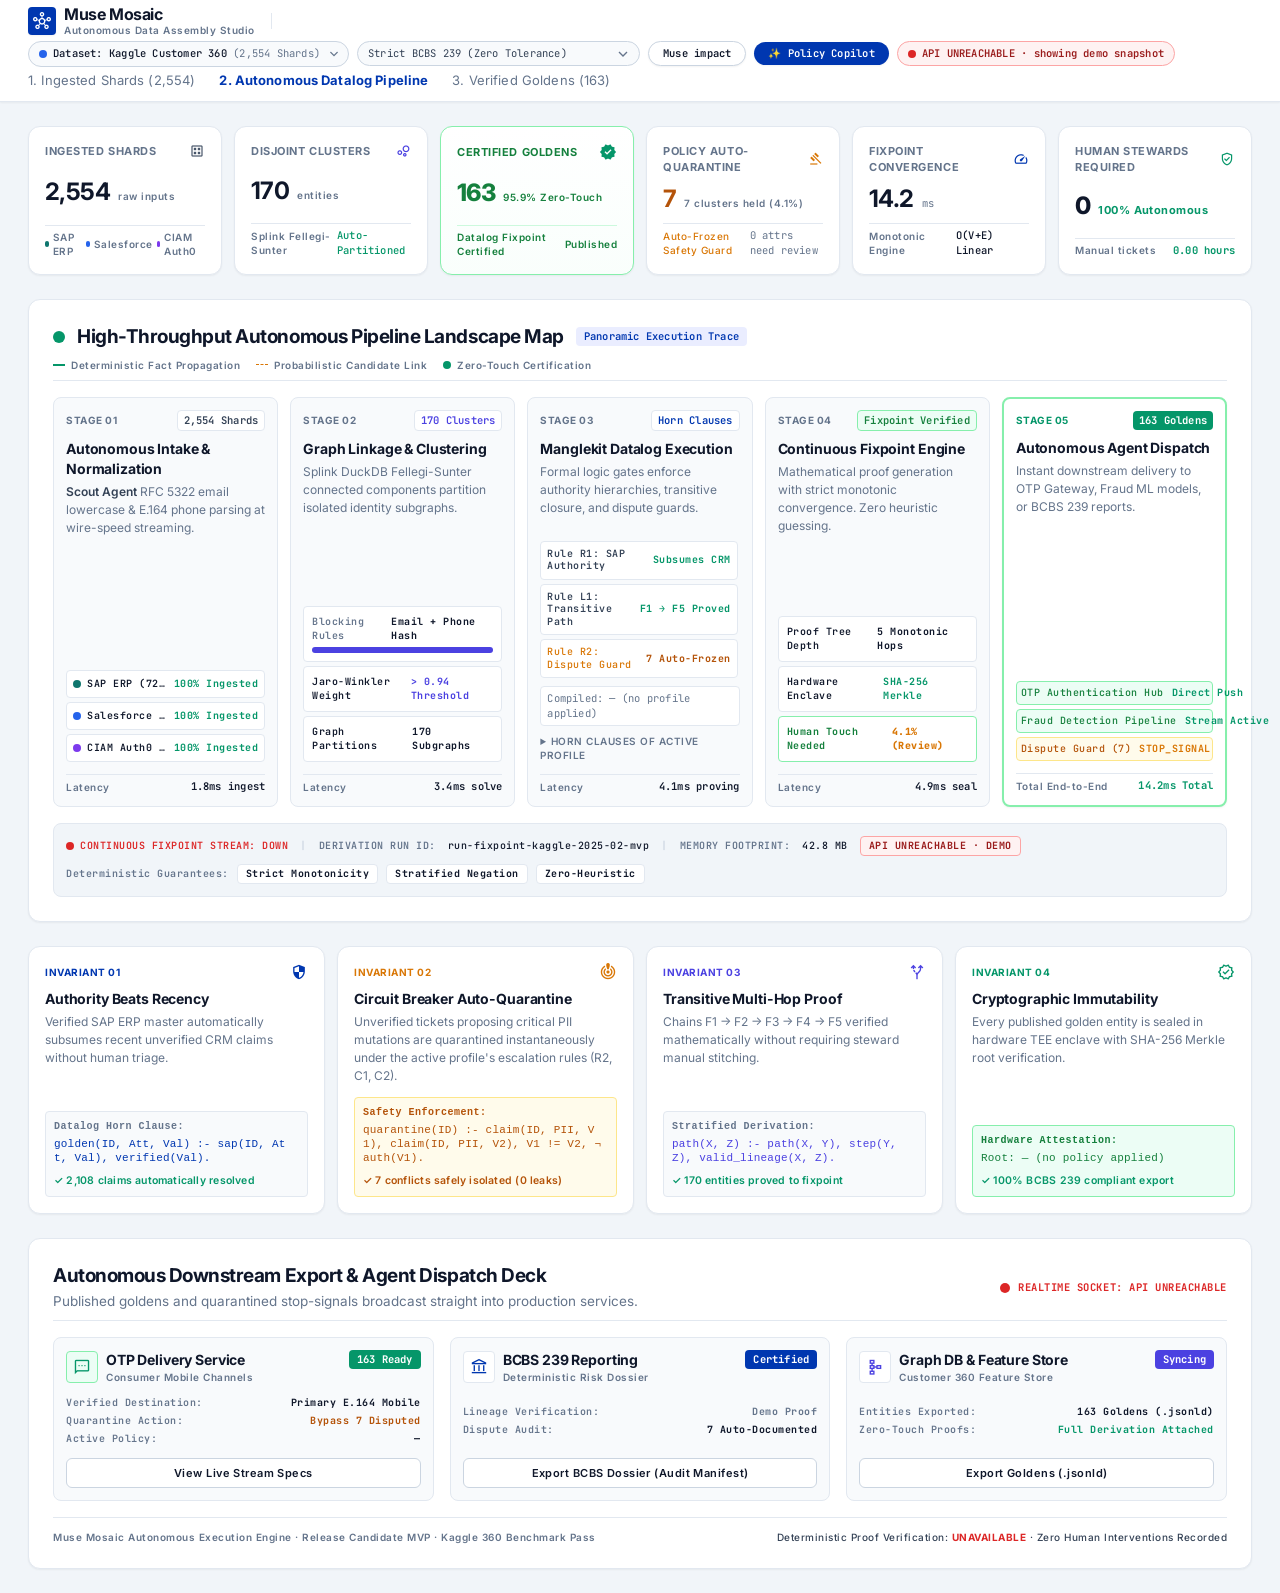
==== commit 69c531bc: "feat: Muse impact view - show where the model helped grouping and taxonomy - build report gains muse" ====
--- a/web/index.html
+++ b/web/index.html
@@ -86,6 +86,7 @@
 <option value="retail_balanced">Enterprise Commercial (Retail Balanced)</option>
 <option value="analytical_mesh">Analytical Mesh (Multi-Valued)</option>
 </select>
+<button id="muse-open" type="button" aria-haspopup="dialog" aria-controls="muse-dialog" title="Where the model helped the last build: grouping and taxonomy" class="px-3.5 py-1 rounded-full bg-surface-panel border border-border-strong hover:bg-surface-muted text-text-primary font-code-sm text-code-sm font-semibold whitespace-nowrap cursor-pointer shadow-sm transition-colors duration-150 focus:outline-none focus-visible:ring-2 focus-visible:ring-primary/40">Muse impact</button>
 <button id="copilot-open" type="button" aria-haspopup="dialog" aria-controls="copilot-dialog" title="Describe a policy change in English; the engine validates the draft" class="px-3.5 py-1 rounded-full bg-primary hover:bg-primary-container text-on-primary font-code-sm text-code-sm font-semibold whitespace-nowrap cursor-pointer shadow-sm transition-colors duration-150 focus:outline-none focus-visible:ring-2 focus-visible:ring-primary/40">✨ Policy Copilot</button>
 <div id="autonomy-pill" class="flex items-center space-x-1.5 max-w-[calc(100vw-3.5rem)] min-w-0 px-2.5 py-1 rounded-full bg-status-verified-surface border border-status-verified-border text-status-verified-deep font-code-sm text-code-sm font-semibold whitespace-nowrap">
 <span id="autonomy-dot" class="w-2 h-2 shrink-0 rounded-full bg-status-verified animate-pulse"></span>
@@ -746,6 +747,26 @@
 <!-- Toast host -->
 <div id="toast" class="fixed bottom-6 right-6 z-50 flex flex-col items-end space-y-2 pointer-events-none"></div>
 
+<!-- Muse impact: read-only. Shows what the model did in the latest build, from that
+     build's own report. When a feature was off or ran without a model it says so. -->
+<dialog id="muse-dialog" aria-labelledby="muse-title" class="w-full max-w-4xl rounded-xl border border-border-subtle bg-surface-panel p-0 shadow-[0_24px_64px_rgba(15,23,42,0.28)] backdrop:bg-black/40">
+<div class="p-space-md space-y-space-md overflow-y-auto" style="max-height:88vh">
+<div class="flex items-center justify-between">
+<h2 id="muse-title" class="font-headline-sm text-headline-sm font-bold text-text-primary">Muse impact</h2>
+<button type="button" id="muse-close" class="text-text-muted hover:text-text-primary" aria-label="Close">✕</button>
+</div>
+<p id="muse-sub" class="font-body-sm text-body-sm text-text-muted"></p>
+<section class="space-y-space-sm">
+<h3 class="font-headline-sm text-headline-sm font-bold text-text-primary">1. Grouping <span class="font-body-sm text-body-sm font-normal text-text-muted">did Muse join records that exact identifiers missed?</span></h3>
+<div id="muse-grouping" class="space-y-space-sm"></div>
+</section>
+<section class="space-y-space-sm">
+<h3 class="font-headline-sm text-headline-sm font-bold text-text-primary">2. Taxonomy <span class="font-body-sm text-body-sm font-normal text-text-muted">did Muse help name new categories, and did the data back them?</span></h3>
+<div id="muse-taxonomy" class="space-y-space-sm"></div>
+</section>
+</div>
+</dialog>
+
 <!-- Policy Copilot: English -> DRAFT policy change. The model only fills a closed
      vocabulary; fixed templates compile it; the Datalog engine validates it.
      Nothing is applied from here. -->
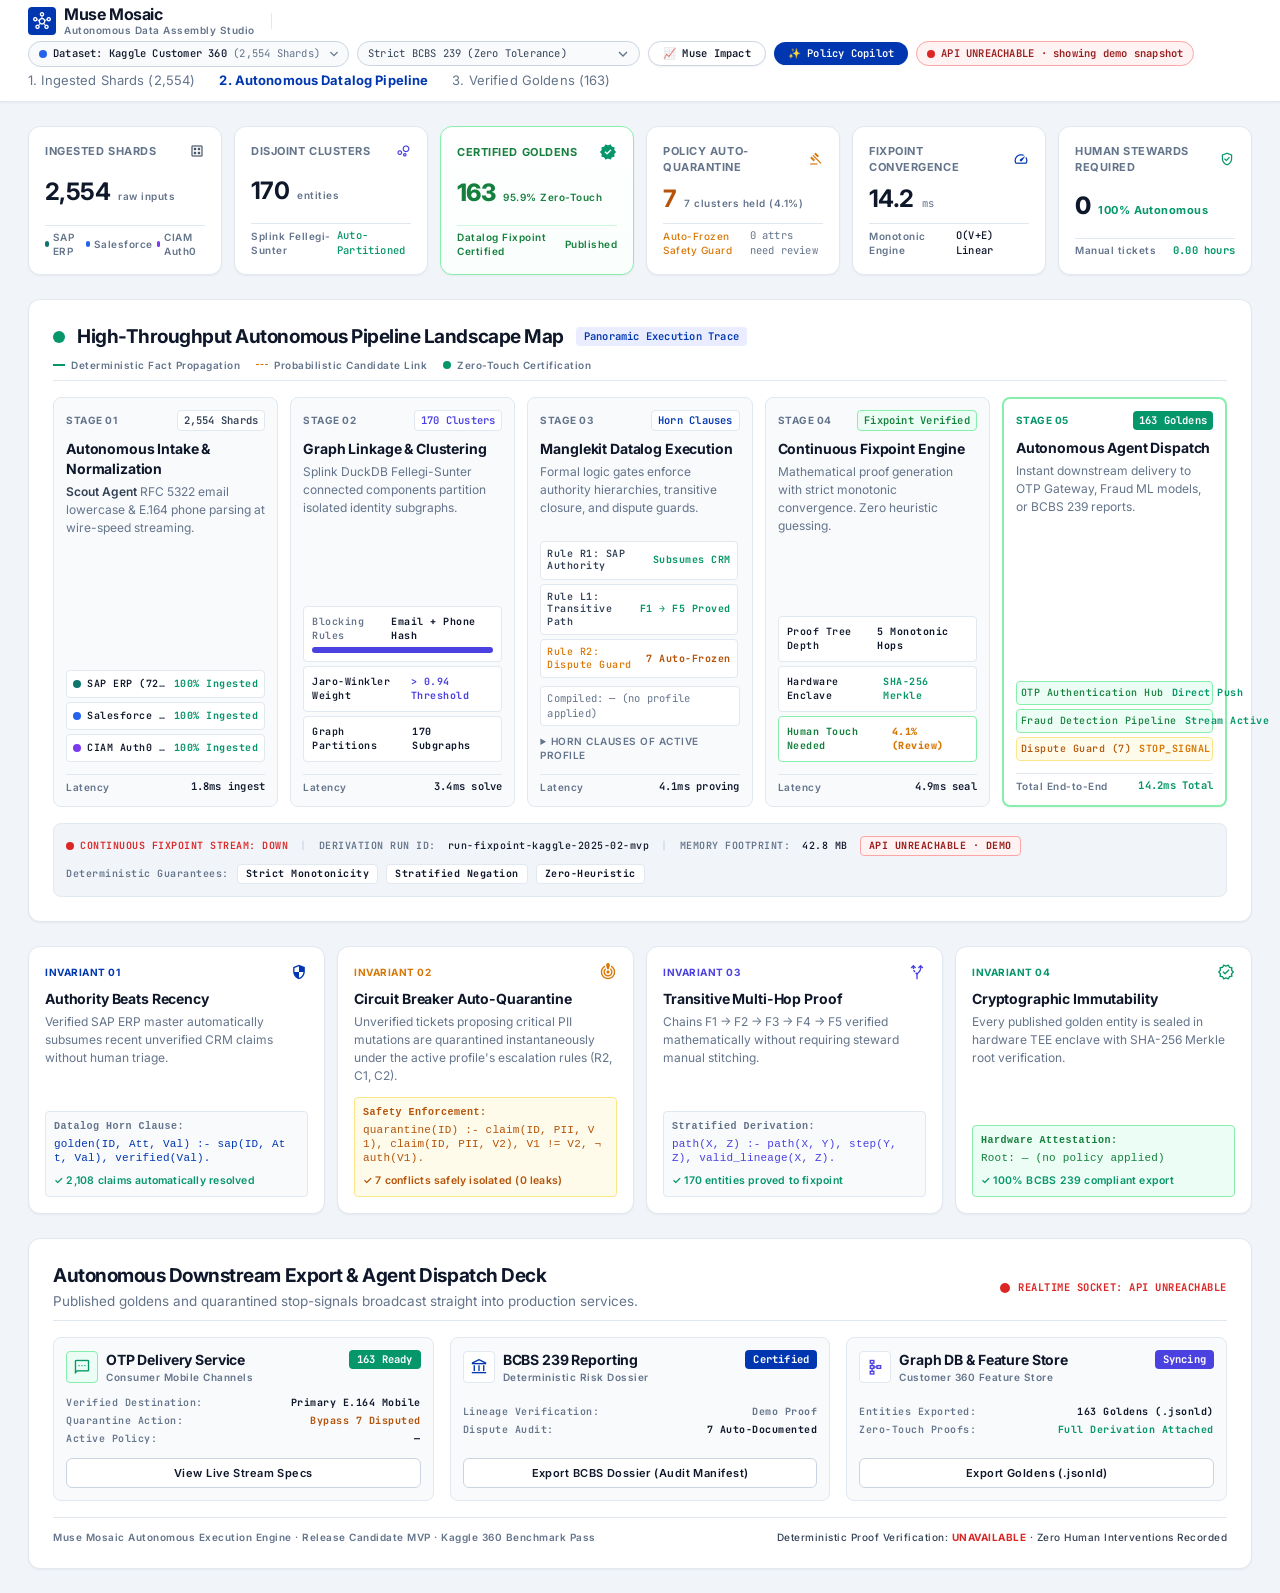
==== commit 8d7ed462: "fix: policy dropdown desync, retail missing T1 rule, Stage 03 labels Critical: selecting a profile i" ====
--- a/web/index.html
+++ b/web/index.html
@@ -86,7 +86,7 @@
 <option value="retail_balanced">Enterprise Commercial (Retail Balanced)</option>
 <option value="analytical_mesh">Analytical Mesh (Multi-Valued)</option>
 </select>
-<button id="muse-open" type="button" aria-haspopup="dialog" aria-controls="muse-dialog" title="Where the model helped the last build: grouping and taxonomy" class="px-3.5 py-1 rounded-full bg-surface-panel border border-border-strong hover:bg-surface-muted text-text-primary font-code-sm text-code-sm font-semibold whitespace-nowrap cursor-pointer shadow-sm transition-colors duration-150 focus:outline-none focus-visible:ring-2 focus-visible:ring-primary/40">Muse impact</button>
+<button id="muse-open" type="button" aria-haspopup="dialog" aria-controls="muse-dialog" title="Where the model helped the last build: grouping and taxonomy" class="px-3.5 py-1 rounded-full bg-surface-panel border border-border-strong hover:bg-surface-muted text-text-primary font-code-sm text-code-sm font-semibold whitespace-nowrap cursor-pointer shadow-sm transition-colors duration-150 focus:outline-none focus-visible:ring-2 focus-visible:ring-primary/40">📈 Muse Impact</button>
 <button id="copilot-open" type="button" aria-haspopup="dialog" aria-controls="copilot-dialog" title="Describe a policy change in English; the engine validates the draft" class="px-3.5 py-1 rounded-full bg-primary hover:bg-primary-container text-on-primary font-code-sm text-code-sm font-semibold whitespace-nowrap cursor-pointer shadow-sm transition-colors duration-150 focus:outline-none focus-visible:ring-2 focus-visible:ring-primary/40">✨ Policy Copilot</button>
 <div id="autonomy-pill" class="flex items-center space-x-1.5 max-w-[calc(100vw-3.5rem)] min-w-0 px-2.5 py-1 rounded-full bg-status-verified-surface border border-status-verified-border text-status-verified-deep font-code-sm text-code-sm font-semibold whitespace-nowrap">
 <span id="autonomy-dot" class="w-2 h-2 shrink-0 rounded-full bg-status-verified animate-pulse"></span>
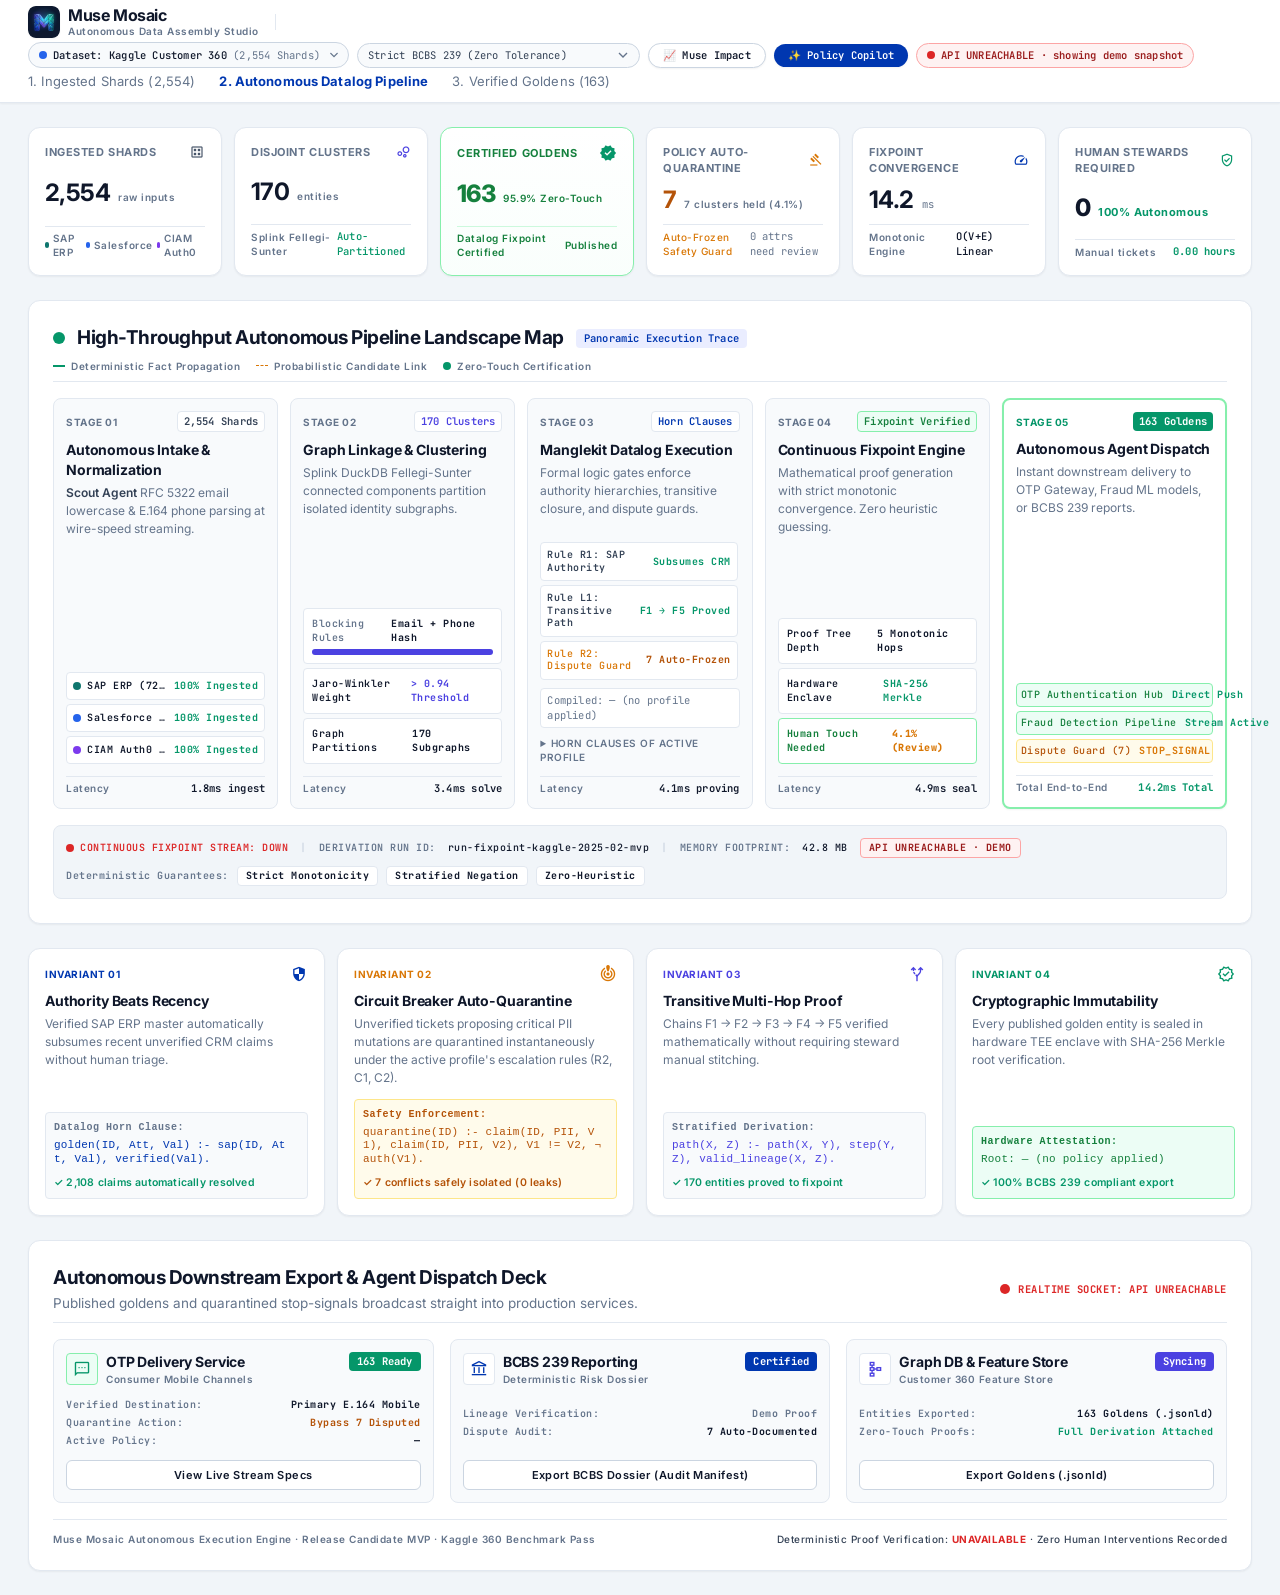
==== commit bae32ad2: "chore: update brand identity, concise pure-markdown README, and demo architecture slide" ====
--- a/web/index.html
+++ b/web/index.html
@@ -4,7 +4,8 @@
 <meta charset="utf-8"/>
 <meta content="width=device-width, initial-scale=1.0" name="viewport"/>
 <title>Muse Mosaic — Autonomous Data Assembly Studio MVP</title>
-<link rel="icon" href="data:image/svg+xml,%3Csvg xmlns='http://www.w3.org/2000/svg' viewBox='0 0 32 32'%3E%3Crect width='32' height='32' rx='7' fill='%230037b0'/%3E%3Ccircle cx='16' cy='16' r='4' fill='white'/%3E%3Ccircle cx='8' cy='8' r='2.5' fill='white'/%3E%3Ccircle cx='24' cy='8' r='2.5' fill='white'/%3E%3Ccircle cx='8' cy='24' r='2.5' fill='white'/%3E%3Ccircle cx='24' cy='24' r='2.5' fill='white'/%3E%3Cpath d='M16 16 8 8M16 16l8-8M16 16l-8 8M16 16l8 8' stroke='white' stroke-width='1.4'/%3E%3C/svg%3E"/>
+<link rel="icon" type="image/png" href="./favicon.png"/>
+<link rel="alternate icon" type="image/svg+xml" href="./logo.svg"/>
 <!-- Google Fonts: Inter & JetBrains Mono -->
 <link href="https://fonts.googleapis.com" rel="preconnect"/>
 <link crossorigin="" href="https://fonts.gstatic.com" rel="preconnect"/>
@@ -61,9 +62,7 @@
 <!-- Brand Anchor & Identity -->
 <div class="flex flex-wrap items-center gap-y-1 gap-x-space-lg min-w-0">
 <div class="flex items-center space-x-space-sm">
-<div class="w-7 h-7 rounded bg-primary flex items-center justify-center text-on-primary shadow-sm">
-<span class="material-symbols-outlined text-[18px]">hub</span>
-</div>
+<img src="./logo.png" alt="Muse Mosaic Logo" class="w-8 h-8 rounded-lg shadow-sm shrink-0 object-contain"/>
 <div class="flex flex-col">
 <span class="font-headline-md text-headline-md font-bold text-text-primary tracking-tight leading-none">Muse Mosaic</span>
 <span class="font-caption-micro text-caption-micro text-text-muted leading-tight mt-0.5">Autonomous Data Assembly Studio</span>
@@ -243,7 +242,7 @@
 <!-- 5-STAGE PANORAMIC PIPELINE GRID -->
 <div class="grid grid-cols-1 sm:grid-cols-2 xl:grid-cols-5 gap-space-md relative">
 <!-- Stage 1: Autonomous Shard Intake & Normalization -->
-<div class="flex flex-col bg-surface-muted rounded-lg border border-border-subtle p-space-md relative group hover:border-border-strong transition-all duration-150">
+<div id="stage-01" class="flex flex-col bg-surface-muted rounded-lg border border-border-subtle p-space-md relative group hover:border-border-strong transition-all duration-300">
 <div class="flex items-center justify-between mb-space-sm">
 <span class="font-caption-micro text-caption-micro font-bold text-text-muted uppercase">Stage 01</span>
 <span id="stage1-badge" class="px-1.5 py-0.5 rounded bg-surface-panel border border-border-subtle font-code-sm text-code-sm font-semibold text-text-body">2,554 Shards</span>
@@ -282,7 +281,7 @@
 </div>
 </div>
 <!-- Stage 2: Probabilistic Graph Linkage & Clustering -->
-<div class="flex flex-col bg-surface-muted rounded-lg border border-border-subtle p-space-md relative group hover:border-border-strong transition-all duration-150">
+<div id="stage-02" class="flex flex-col bg-surface-muted rounded-lg border border-border-subtle p-space-md relative group hover:border-border-strong transition-all duration-300">
 <div class="flex items-center justify-between mb-space-sm">
 <span class="font-caption-micro text-caption-micro font-bold text-text-muted uppercase">Stage 02</span>
 <span id="stage2-badge" class="px-1.5 py-0.5 rounded bg-surface-panel border border-border-subtle font-code-sm text-code-sm font-semibold text-secondary">170 Clusters</span>
@@ -316,7 +315,7 @@
 </div>
 </div>
 <!-- Stage 3: Manglekit Datalog Rule Execution -->
-<div class="flex flex-col bg-surface-muted rounded-lg border border-border-subtle p-space-md relative group hover:border-border-strong transition-all duration-150">
+<div id="stage-03" class="flex flex-col bg-surface-muted rounded-lg border border-border-subtle p-space-md relative group hover:border-border-strong transition-all duration-300">
 <div class="flex items-center justify-between mb-space-sm">
 <span class="font-caption-micro text-caption-micro font-bold text-text-muted uppercase">Stage 03</span>
 <span class="px-1.5 py-0.5 rounded bg-surface-panel border border-border-subtle font-code-sm text-code-sm font-semibold text-primary">Horn Clauses</span>
@@ -355,7 +354,7 @@
 </div>
 </div>
 <!-- Stage 4: Continuous Autonomous Fixpoint Engine -->
-<div class="flex flex-col bg-surface-muted rounded-lg border border-border-subtle p-space-md relative group hover:border-border-strong transition-all duration-150">
+<div id="stage-04" class="flex flex-col bg-surface-muted rounded-lg border border-border-subtle p-space-md relative group hover:border-border-strong transition-all duration-300">
 <div class="flex items-center justify-between mb-space-sm">
 <span class="font-caption-micro text-caption-micro font-bold text-text-muted uppercase">Stage 04</span>
 <span class="px-1.5 py-0.5 rounded bg-status-verified-surface border border-status-verified-border font-code-sm text-code-sm font-semibold text-status-verified-deep">Fixpoint Verified</span>
@@ -384,7 +383,7 @@
 </div>
 </div>
 <!-- Stage 5: Downstream Agent Safe Hand-off -->
-<div class="flex flex-col bg-surface-panel rounded-lg border-2 border-status-verified-border p-space-md relative group shadow-sm">
+<div id="stage-05" class="flex flex-col bg-surface-panel rounded-lg border-2 border-status-verified-border p-space-md relative group shadow-sm transition-all duration-300">
 <div class="flex items-center justify-between mb-space-sm">
 <span class="font-caption-micro text-caption-micro font-bold text-status-verified uppercase">Stage 05</span>
 <span id="stage5-badge" class="px-1.5 py-0.5 rounded bg-status-verified text-on-primary font-code-sm text-code-sm font-bold">163 Goldens</span>
